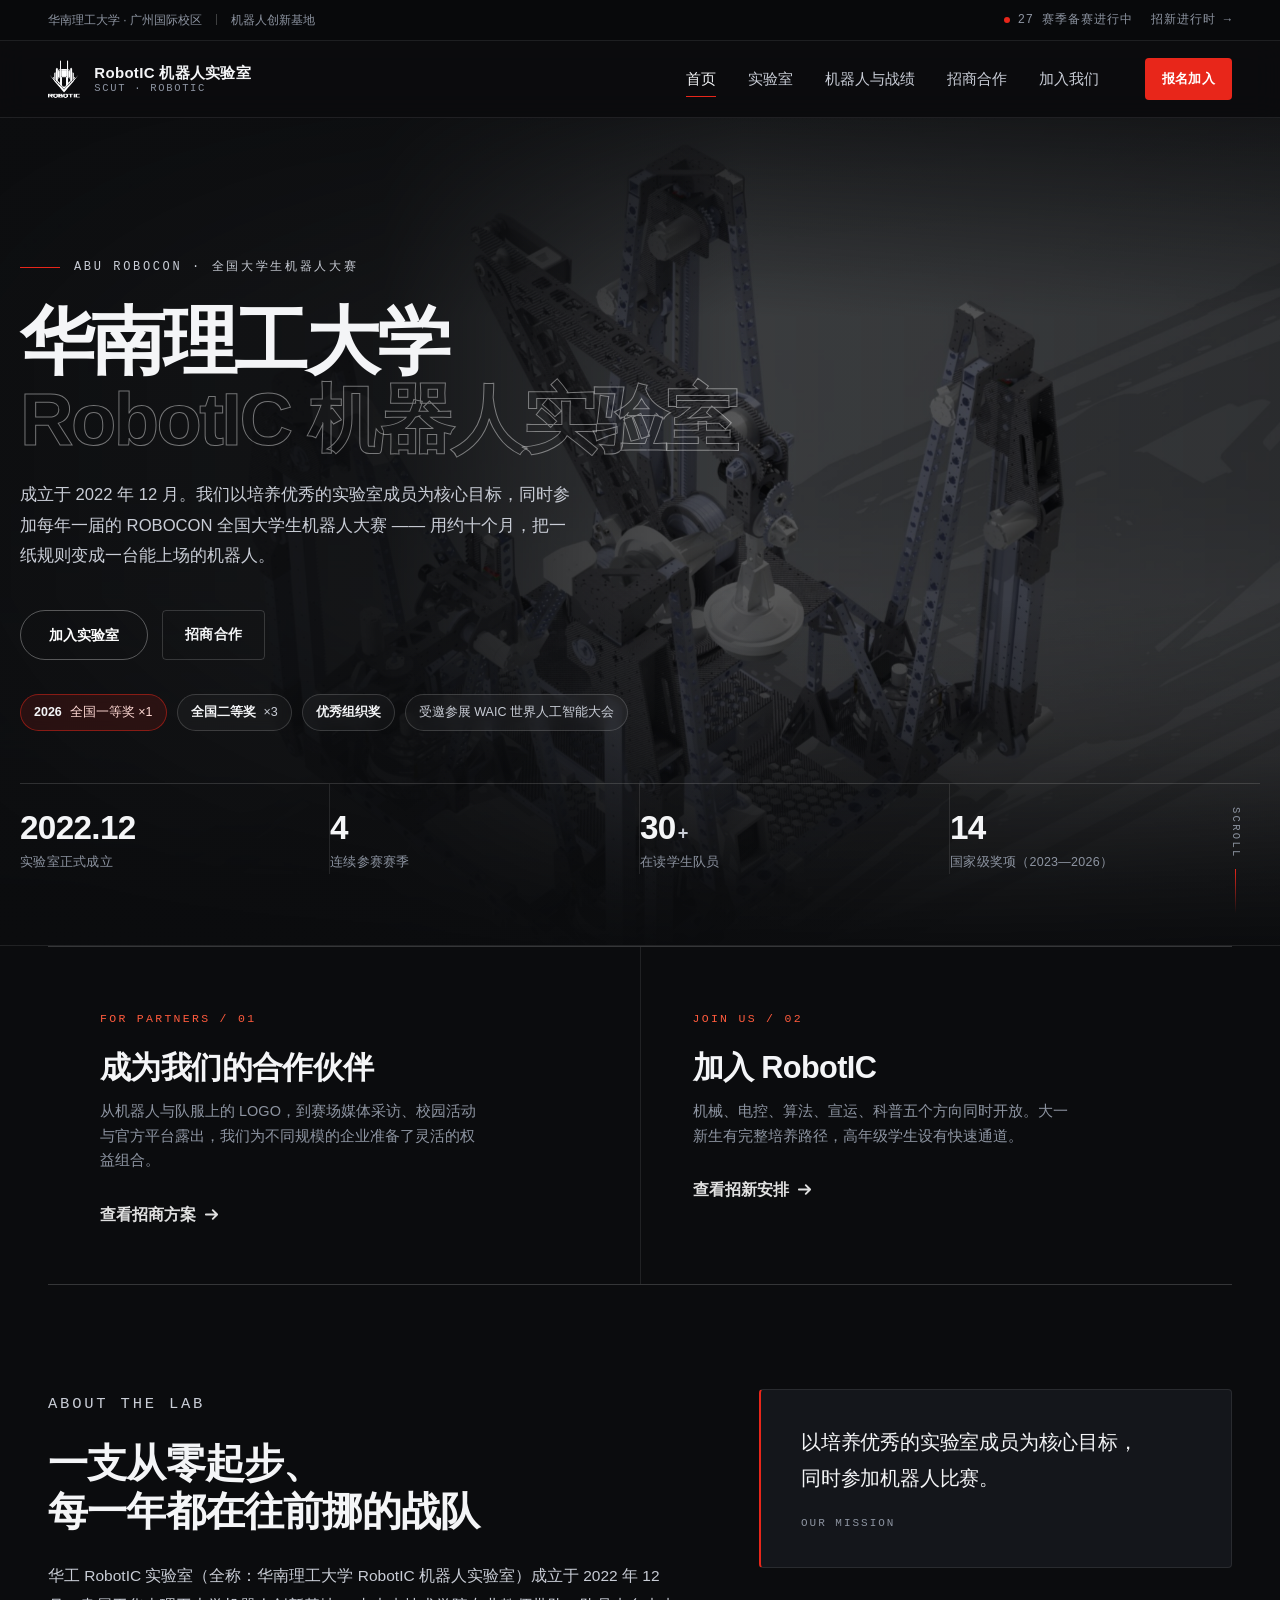
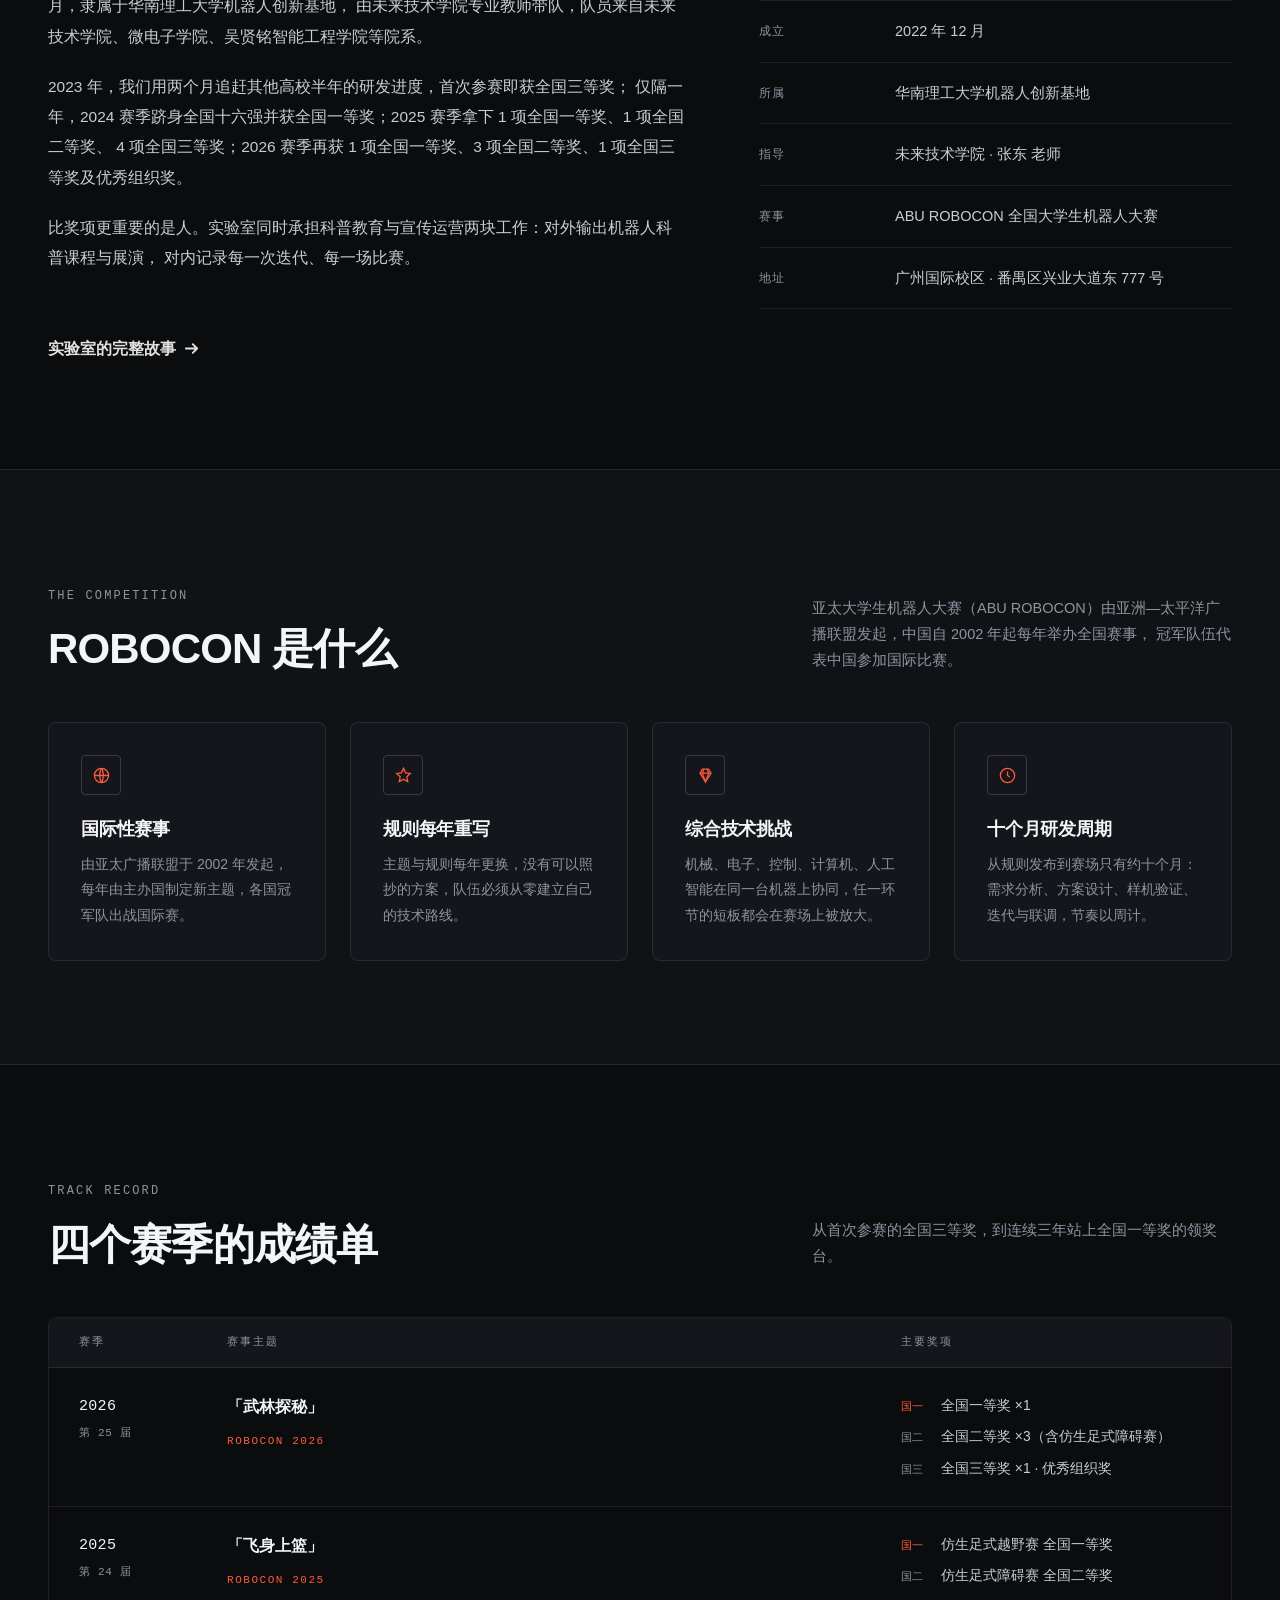
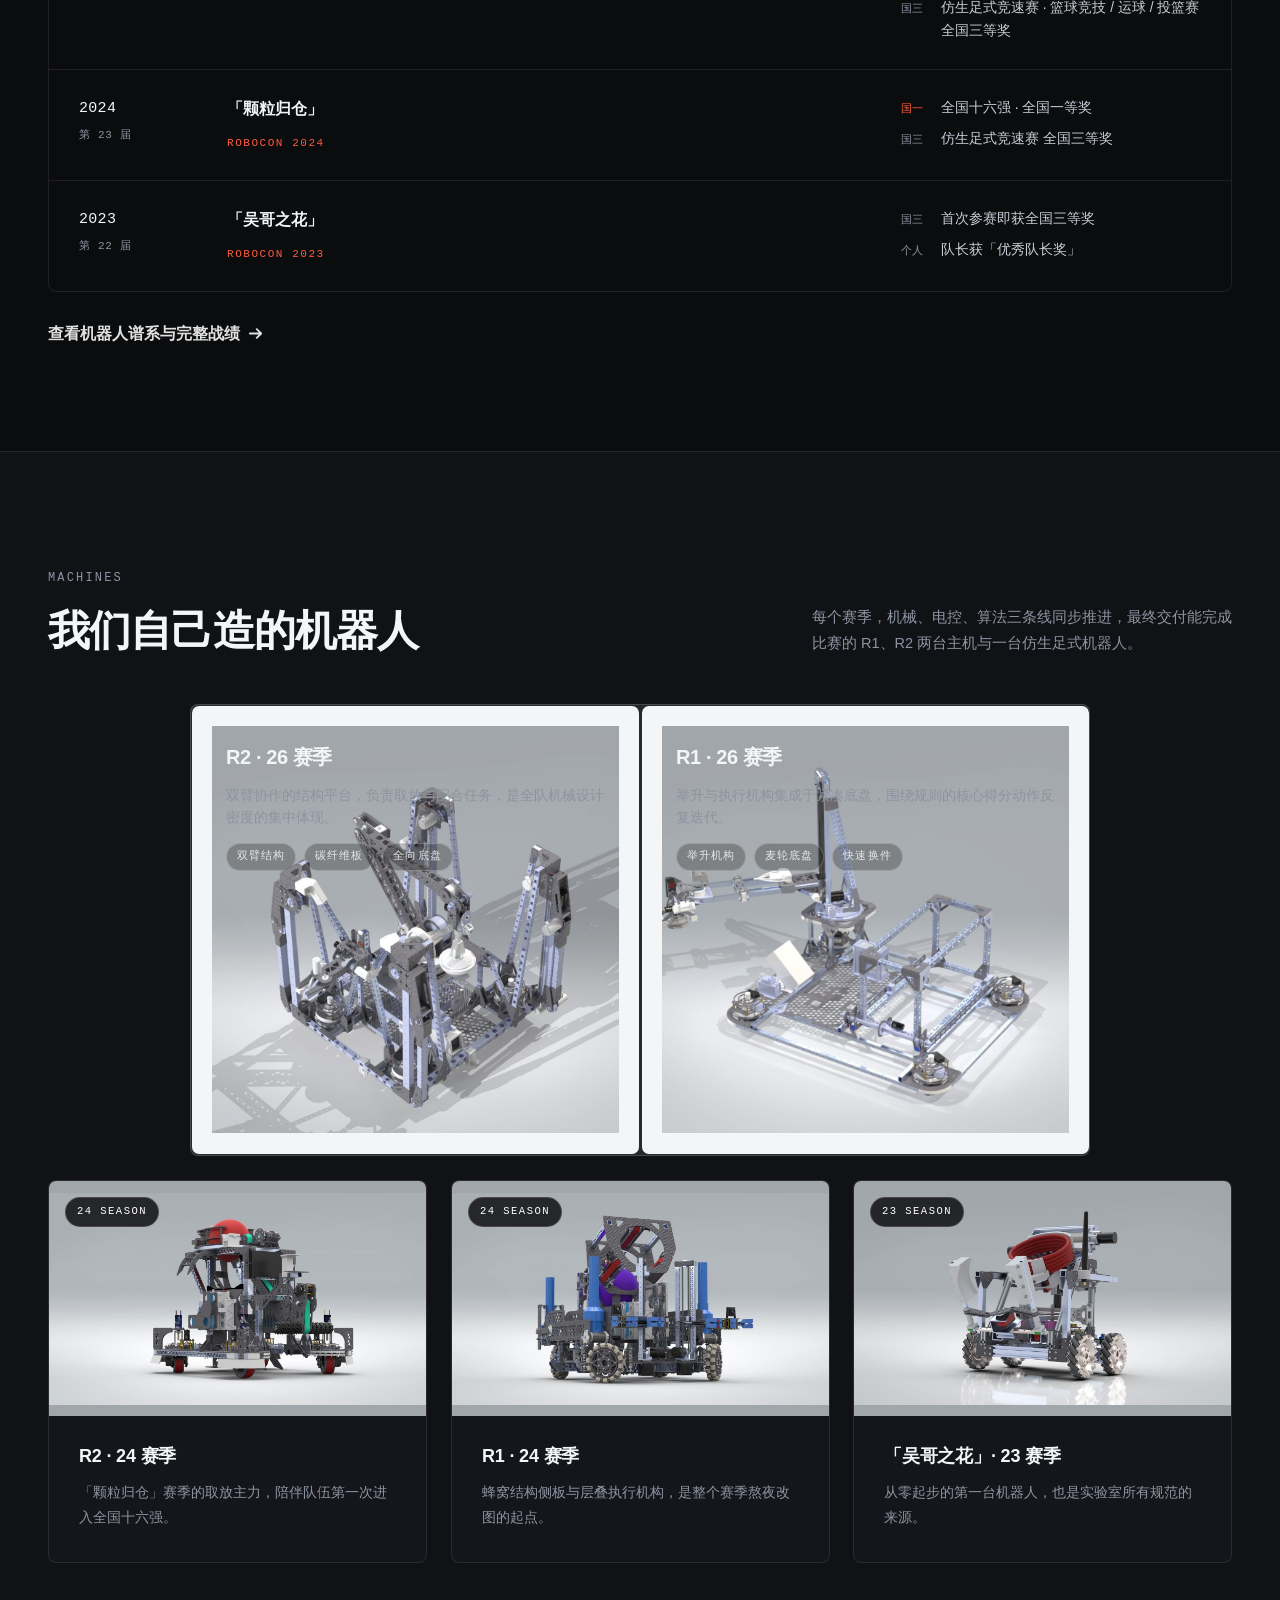
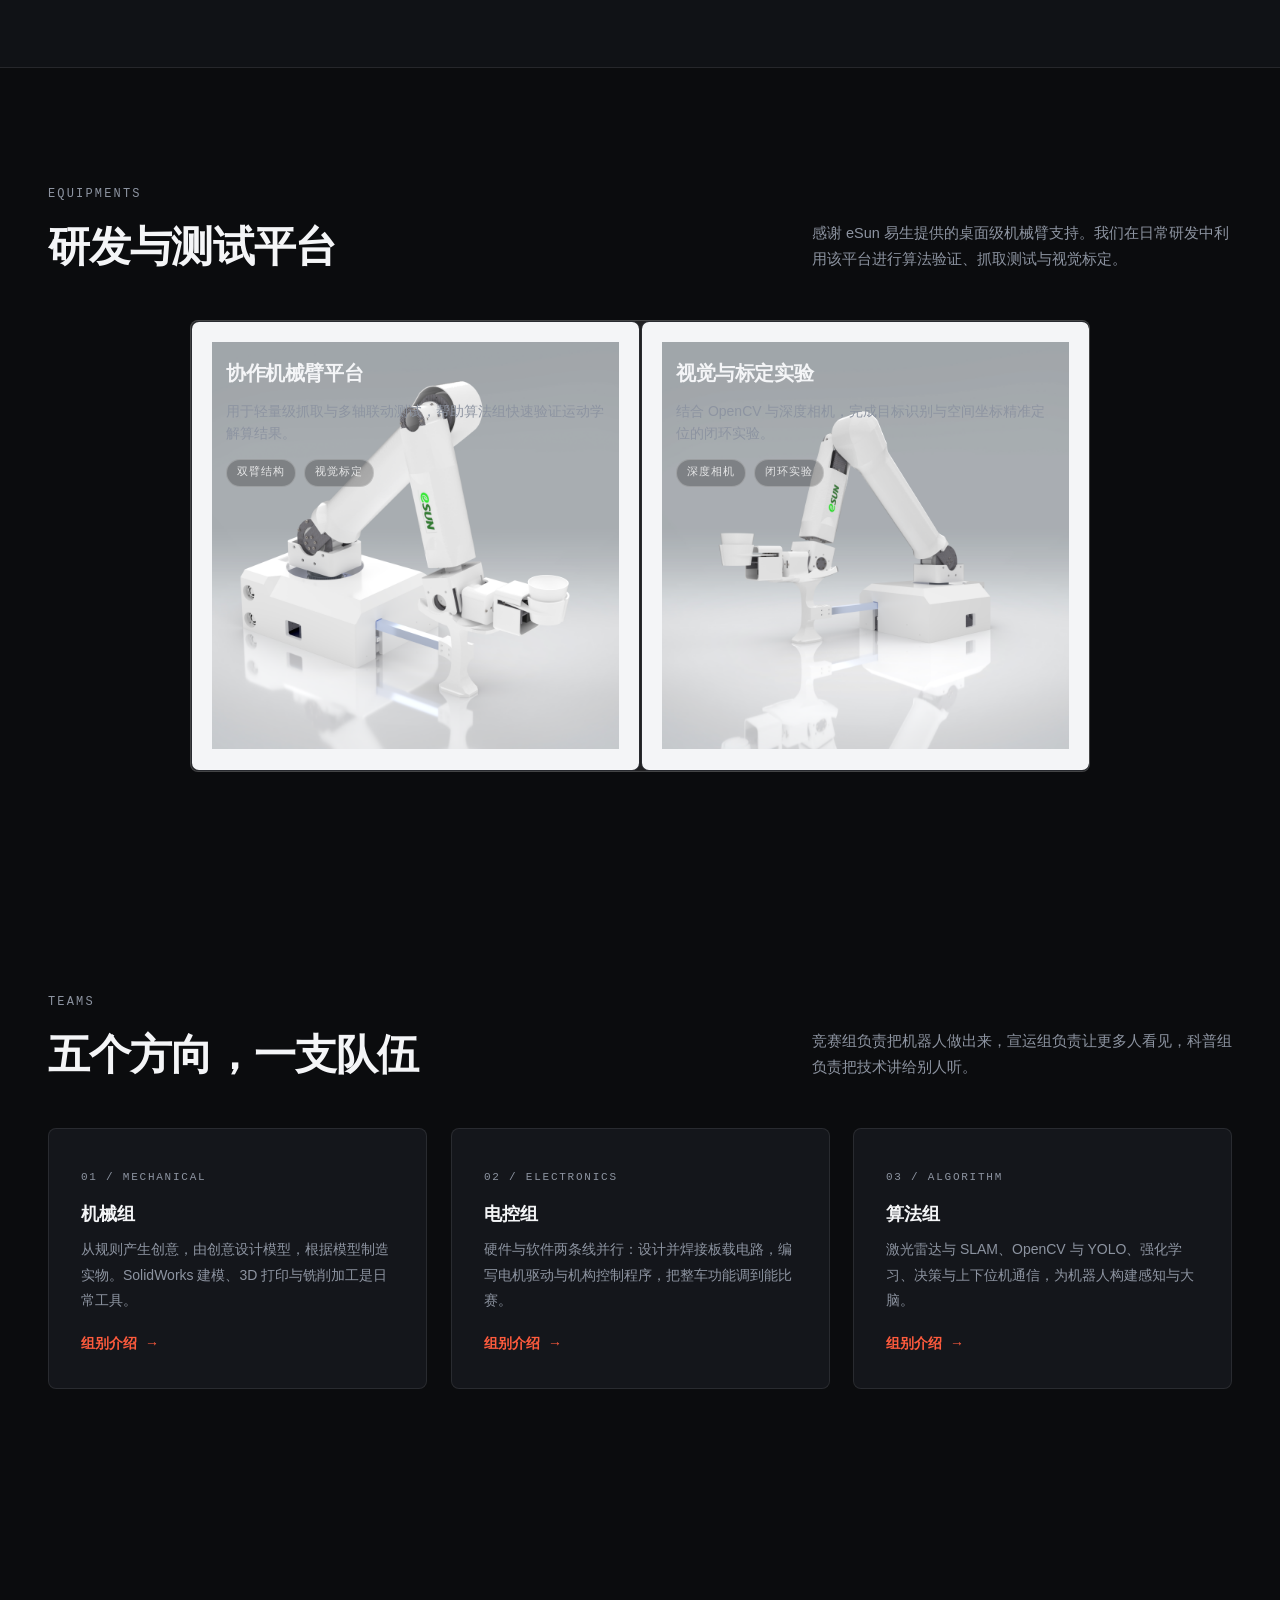
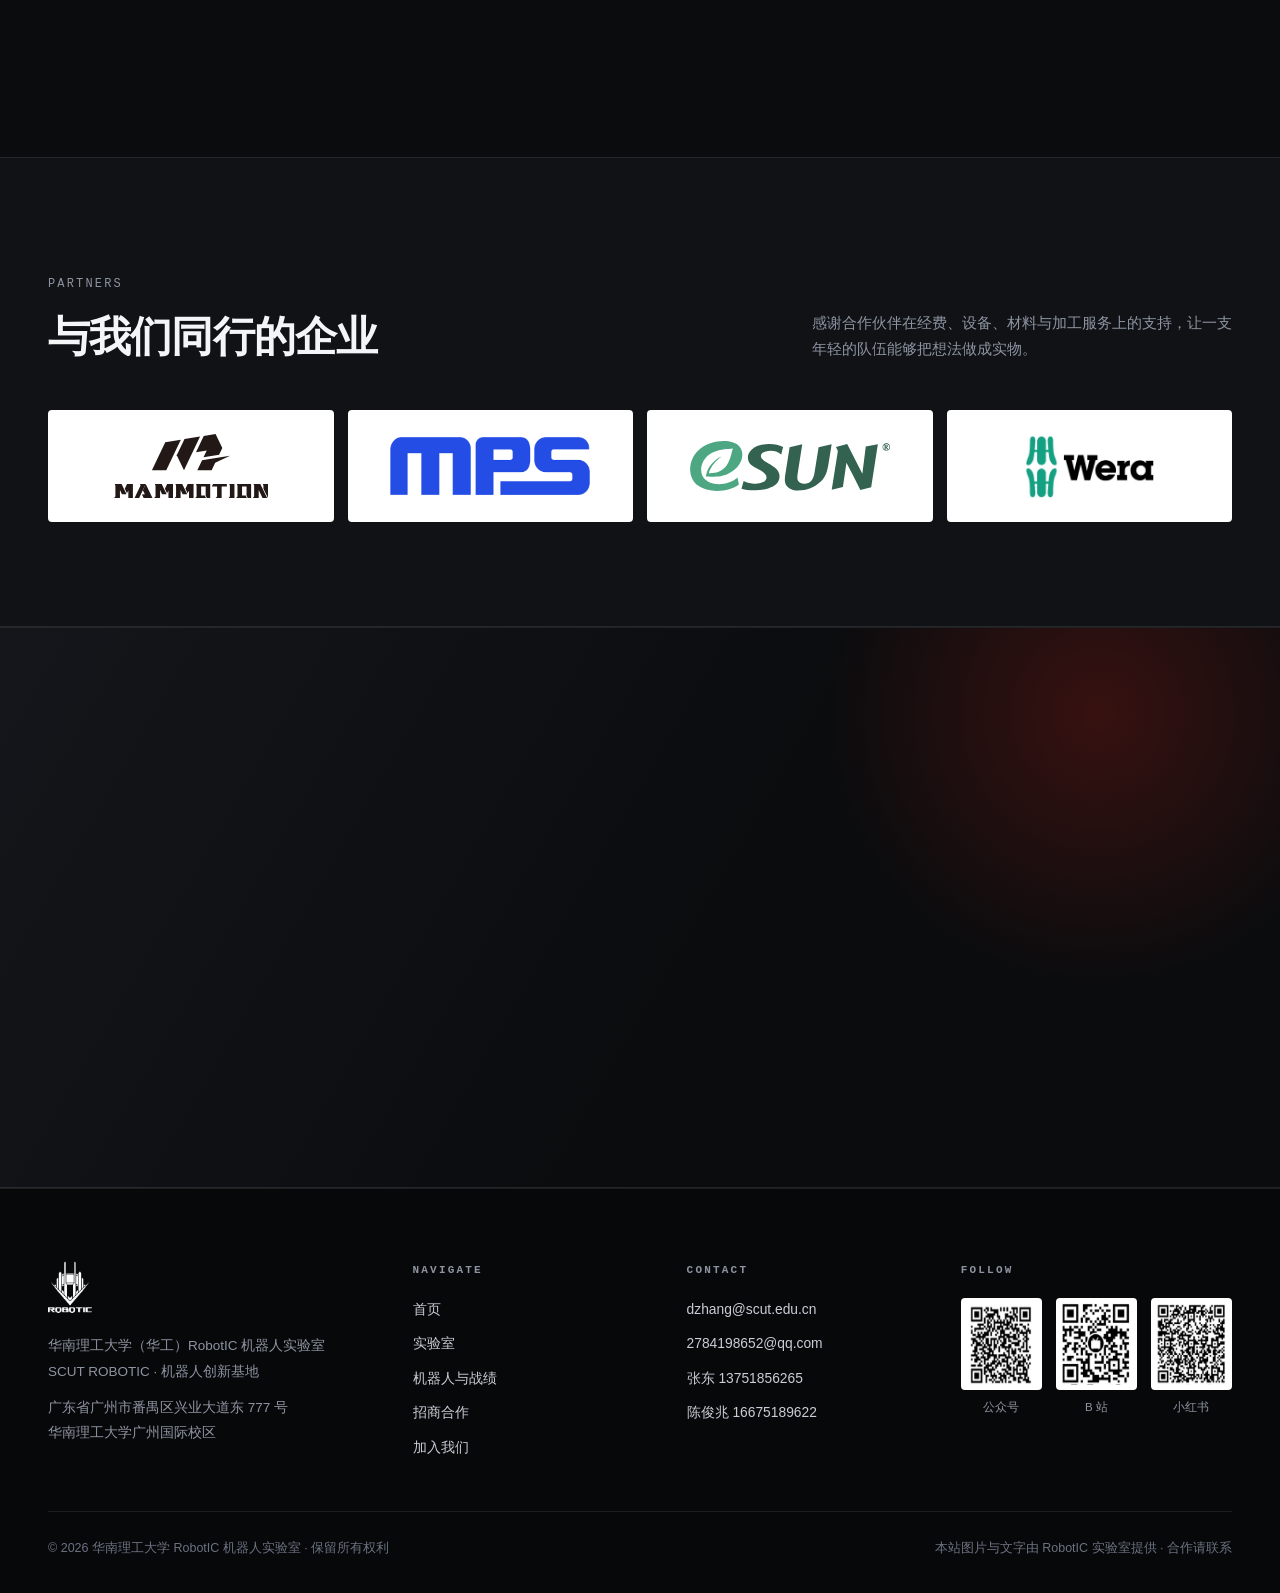
==== index.html @ 46daaba5 "Update index.html" ====
<!DOCTYPE html>
<html lang="zh-CN">
<head>
<meta charset="UTF-8">
<meta name="viewport" content="width=device-width, initial-scale=1">
<meta name="robots" content="index,follow,max-image-preview:large">
<title>华南理工大学 RobotIC 机器人实验室（华工 RobotIC）| ROBOCON 战队官网</title>
<meta name="description" content="华南理工大学（华工）RobotIC 机器人实验室成立于 2022 年 12 月，参加 ABU ROBOCON 全国大学生机器人大赛。2026 赛季获全国一等奖 1 项、全国二等奖 3 项、全国三等奖 1 项及优秀组织奖，并受邀参加世界人工智能大会（WAIC）。">
<meta name="keywords" content="华工RobotIC实验室,华南理工大学RobotIC,RobotIC机器人实验室,ROBOCON,华南理工大学机器人队,广州国际校区">
<link rel="canonical" href="https://robot-ic.com/">
<link rel="icon" type="image/png" href="assets/img/favicon.png">
<link rel="apple-touch-icon" href="assets/img/favicon.png">
<meta name="theme-color" content="#0b0c0e">
<meta property="og:type" content="website">
<meta property="og:locale" content="zh_CN">
<meta property="og:site_name" content="华南理工大学 RobotIC 机器人实验室">
<meta property="og:title" content="华南理工大学 RobotIC 机器人实验室（华工 RobotIC）| ROBOCON 战队官网">
<meta property="og:description" content="以培养优秀的实验室成员为核心目标，同时参加 ROBOCON 全国大学生机器人大赛。">
<meta property="og:image" content="https://robot-ic.com/assets/img/og-cover.jpg">
<meta property="og:url" content="https://robot-ic.com/">
<meta name="twitter:card" content="summary_large_image">
<script type="application/ld+json">
{
  "@context": "https://schema.org",
  "@graph": [
    {
      "@type": "EducationalOrganization",
      "@id": "https://robot-ic.com/#organization",
      "name": "华南理工大学 RobotIC 机器人实验室",
      "alternateName": [
        "华工 RobotIC 实验室",
        "华工RobotIC实验室",
        "华工 RobotIC",
        "华南理工大学 RobotIC 实验室",
        "SCUT RobotIC",
        "RobotIC 机器人实验室"
      ],
      "url": "https://robot-ic.com/",
      "logo": "https://robot-ic.com/assets/img/favicon.png",
      "image": "https://robot-ic.com/assets/img/og-cover.jpg",
      "description": "华南理工大学 RobotIC 机器人实验室（简称华工 RobotIC），2022 年 12 月成立于广州国际校区，参加 ABU ROBOCON 全国大学生机器人大赛，连续四个赛季获得国家级奖项。",
      "foundingDate": "2022-12",
      "parentOrganization": {
        "@type": "CollegeOrUniversity",
        "name": "华南理工大学",
        "alternateName": "South China University of Technology"
      },
      "memberOf": { "@type": "Organization", "name": "华南理工大学机器人创新基地" },
      "sameAs": ["https://github.com/SCUT-RobotIC"],
      "address": {
        "@type": "PostalAddress",
        "addressCountry": "CN",
        "addressRegion": "广东省",
        "addressLocality": "广州市番禺区",
        "streetAddress": "兴业大道东 777 号 华南理工大学广州国际校区"
      },
      "contactPoint": [
        {
          "@type": "ContactPoint",
          "contactType": "合作洽谈",
          "name": "陈俊兆",
          "email": "2784198652@qq.com",
          "telephone": "+86-16675189622"
        },
        {
          "@type": "ContactPoint",
          "contactType": "指导老师",
          "name": "张东",
          "email": "dzhang@scut.edu.cn",
          "telephone": "+86-13751856265"
        }
      ]
    },
    {
      "@type": "WebSite",
      "@id": "https://robot-ic.com/#website",
      "url": "https://robot-ic.com/",
      "name": "华南理工大学 RobotIC 机器人实验室",
      "alternateName": "华工 RobotIC 实验室",
      "inLanguage": "zh-CN",
      "publisher": { "@id": "https://robot-ic.com/#organization" }
    }
  ]
}
</script>
<link rel="stylesheet" href="assets/css/style.css">
</head>
<body>

<div class="topbar">
  <div class="container topbar__inner">
    <div class="topbar__brand">
      <span>华南理工大学 · 广州国际校区</span>
      <span class="topbar__sep"></span>
      <span>机器人创新基地</span>
    </div>
    <div class="topbar__meta">
      <span><i class="dot-live"></i>27 赛季备赛进行中</span>
      <a href="join.html">招新进行时 →</a>
    </div>
  </div>
</div>

<header class="site-header">
  <div class="container nav">
    <a class="brand" href="index.html">
      <img src="assets/img/logo-robotic-white.png" alt="RobotIC 队徽">
      <span class="brand__text"><strong>RobotIC 机器人实验室</strong><span>SCUT · ROBOTIC</span></span>
    </a>
    <ul class="nav__links">
      <li><a href="index.html" aria-current="page">首页</a></li>
      <li><a href="lab.html">实验室</a></li>
      <li><a href="robots.html">机器人与战绩</a></li>
      <li><a href="sponsor.html">招商合作</a></li>
      <li><a href="join.html">加入我们</a></li>
    </ul>
    <div class="nav__actions">
      <a class="btn btn--primary btn--sm" href="join.html">报名加入</a>
      <button class="nav__toggle" type="button" aria-label="展开导航" aria-expanded="false"><span></span></button>
    </div>
  </div>
</header>

<main>

<section class="hero">
  <div class="hero__media">
    <img src="assets/img/hero-r2.jpg" alt="RobotIC 26 赛季 R2 机器人渲染图" fetchpriority="high">
  </div>
  <div class="container hero__inner">
    <p class="hero__eyebrow">ABU ROBOCON · 全国大学生机器人大赛</p>
    <h1>
      华南理工大学
      <span class="line-2">RobotIC 机器人实验室</span>
    </h1>
    <p class="hero__sub">
      成立于 2022 年 12 月。我们以培养优秀的实验室成员为核心目标，同时参加每年一届的
      ROBOCON 全国大学生机器人大赛 —— 用约十个月，把一纸规则变成一台能上场的机器人。
    </p>
       <div class="hero__actions">
      
         <!-- 新版 17 号滑动按钮 -->
      <a href="join.html" class="btn-17">
        <span class="text-container">
          <span class="text">加入实验室</span>
        </span>
      </a>
		   
      <a class="btn btn--ghost" href="sponsor.html">招商合作</a>
    </div>
    <div class="hero__chips">
      <span class="chip chip--red"><b>2026</b> 全国一等奖 ×1</span>
      <span class="chip"><b>全国二等奖</b> ×3</span>
      <span class="chip"><b>优秀组织奖</b></span>
      <span class="chip">受邀参展 WAIC 世界人工智能大会</span>
    </div>

    <div class="hero__stats">
      <div><b>2022.12</b><span>实验室正式成立</span></div>
      <div><b>4</b><span>连续参赛赛季</span></div>
      <div><b>30<small>+</small></b><span>在读学生队员</span></div>
      <div><b>14</b><span>国家级奖项（2023—2026）</span></div>
    </div>
  </div>
  <div class="hero__scroll" aria-hidden="true">Scroll</div>
</section>

<section aria-label="快速入口" style="padding:0">
  <div class="container">
    <div class="entry">
      <a class="entry__item" href="sponsor.html">
        <span class="entry__index">FOR PARTNERS / 01</span>
        <h3>成为我们的合作伙伴</h3>
        <p>从机器人与队服上的 LOGO，到赛场媒体采访、校园活动与官方平台露出，我们为不同规模的企业准备了灵活的权益组合。</p>
        <span class="link-btn">
    <span data-text="查看招商方案">查看招商方案</span>
    <svg xmlns="http://www.w3.org/2000/svg" fill="none" viewBox="0 0 24 24" stroke="currentColor" stroke-width="3"><path stroke-linecap="round" stroke-linejoin="round" d="M14 5l7 7m0 0l-7 7m7-7H3"></path></svg>
  </span>
      </a>
      <a class="entry__item" href="join.html">
        <span class="entry__index">JOIN US / 02</span>
        <h3>加入 RobotIC</h3>
        <p>机械、电控、算法、宣运、科普五个方向同时开放。大一新生有完整培养路径，高年级学生设有快速通道。</p>
        <span class="link-btn">
    <span data-text="查看招新安排">查看招新安排</span>
    <svg xmlns="http://www.w3.org/2000/svg" fill="none" viewBox="0 0 24 24" stroke="currentColor" stroke-width="3"><path stroke-linecap="round" stroke-linejoin="round" d="M14 5l7 7m0 0l-7 7m7-7H3"></path></svg>
  </span>
      </a>
    </div>
  </div>
</section>

<section class="section">
  <div class="container">
    <div class="about-grid">
      
		<div class="about-copy" data-reveal>
			
        <p class="section-head__label">About the lab</p>
			
        <h2 style="margin:0 0 26px;font-size:clamp(26px,3.2vw,40px);line-height:1.2;letter-spacing:-.02em">
          一支从零起步、<br>每一年都在往前挪的战队
        </h2>
        <p>
          华工 RobotIC 实验室（全称：华南理工大学 RobotIC 机器人实验室）成立于 2022 年 12 月，隶属于华南理工大学机器人创新基地，
          由未来技术学院专业教师带队，队员来自未来技术学院、微电子学院、吴贤铭智能工程学院等院系。
        </p>
        <p>
          2023 年，我们用两个月追赶其他高校半年的研发进度，首次参赛即获全国三等奖；
          仅隔一年，2024 赛季跻身全国十六强并获全国一等奖；2025 赛季拿下 1 项全国一等奖、1 项全国二等奖、
          4 项全国三等奖；2026 赛季再获 1 项全国一等奖、3 项全国二等奖、1 项全国三等奖及优秀组织奖。
        </p>
        <p>
          比奖项更重要的是人。实验室同时承担科普教育与宣传运营两块工作：对外输出机器人科普课程与展演，
          对内记录每一次迭代、每一场比赛。
        </p>
        <p style="margin-top:30px">
          <a class="link-btn" href="lab.html" style="margin-top: 30px;">
  <span data-text="实验室的完整故事">实验室的完整故事</span>
  <svg xmlns="http://www.w3.org/2000/svg" fill="none" viewBox="0 0 24 24" stroke="currentColor" stroke-width="3"><path stroke-linecap="round" stroke-linejoin="round" d="M14 5l7 7m0 0l-7 7m7-7H3"></path></svg>
</a>
        </p>
      </div>
      <div data-reveal data-reveal-delay="120">
        <blockquote class="quote">
          以培养优秀的实验室成员为核心目标，<br>同时参加机器人比赛。
          <small>Our Mission</small>
        </blockquote>
        <ul class="fact-list" style="margin-top:32px">
          <li><span>成立</span><b>2022 年 12 月</b></li>
          <li><span>所属</span><b>华南理工大学机器人创新基地</b></li>
          <li><span>指导</span><b>未来技术学院 · 张东 老师</b></li>
          <li><span>赛事</span><b>ABU ROBOCON 全国大学生机器人大赛</b></li>
          <li><span>地址</span><b>广州国际校区 · 番禺区兴业大道东 777 号</b></li>
        </ul>
      </div>
    </div>
  </div>
</section>

<section class="section section--alt">
  <div class="container">
    <div class="section-head">
      <div>
        <p class="section-head__label">The competition</p>
        <h2>ROBOCON 是什么</h2>
      </div>
      <p class="section-head__note">
        亚太大学生机器人大赛（ABU ROBOCON）由亚洲—太平洋广播联盟发起，中国自 2002 年起每年举办全国赛事，
        冠军队伍代表中国参加国际比赛。
      </p>
    </div>
    <div class="grid grid--4">
      <div class="card card--flat" data-reveal>
        <div class="card__icon"><svg viewBox="0 0 24 24" fill="none" stroke="currentColor" stroke-width="1.6"><circle cx="12" cy="12" r="9"/><path d="M3 12h18M12 3c3 3.5 3 14 0 18M12 3c-3 3.5-3 14 0 18"/></svg></div>
        <h3>国际性赛事</h3>
        <p>由亚太广播联盟于 2002 年发起，每年由主办国制定新主题，各国冠军队出战国际赛。</p>
      </div>
      <div class="card card--flat" data-reveal data-reveal-delay="80">
        <div class="card__icon"><svg viewBox="0 0 24 24" fill="none" stroke="currentColor" stroke-width="1.6"><path d="M12 3l2.6 5.6 6 .8-4.4 4.2 1.1 6-5.3-3-5.3 3 1.1-6L3.4 9.4l6-.8z"/></svg></div>
        <h3>规则每年重写</h3>
        <p>主题与规则每年更换，没有可以照抄的方案，队伍必须从零建立自己的技术路线。</p>
      </div>
      <div class="card card--flat" data-reveal data-reveal-delay="160">
        <div class="card__icon"><svg viewBox="0 0 24 24" fill="none" stroke="currentColor" stroke-width="1.6"><path d="M8 4h8l3 5-7 11L5 9z"/><path d="M5 9h14M10 4L8 9l4 11 4-11-2-5"/></svg></div>
        <h3>综合技术挑战</h3>
        <p>机械、电子、控制、计算机、人工智能在同一台机器上协同，任一环节的短板都会在赛场上被放大。</p>
      </div>
      <div class="card card--flat" data-reveal data-reveal-delay="240">
        <div class="card__icon"><svg viewBox="0 0 24 24" fill="none" stroke="currentColor" stroke-width="1.6"><circle cx="12" cy="12" r="9"/><path d="M12 7v5l3 2"/></svg></div>
        <h3>十个月研发周期</h3>
        <p>从规则发布到赛场只有约十个月：需求分析、方案设计、样机验证、迭代与联调，节奏以周计。</p>
      </div>
    </div>
  </div>
</section>

<section class="section">
  <div class="container">
    <div class="section-head">
      <div>
        <p class="section-head__label">Track record</p>
        <h2>四个赛季的成绩单</h2>
      </div>
      <p class="section-head__note">从首次参赛的全国三等奖，到连续三年站上全国一等奖的领奖台。</p>
    </div>

    <div class="awards">
      <div class="awards__row awards__row--head">
        <span>赛季</span><span>赛事主题</span><span>主要奖项</span>
      </div>
      <div class="awards__row" data-reveal>
        <div class="awards__year">2026<small>第 25 届</small></div>
        <div class="awards__name"><b>「武林探秘」</b><em>ROBOCON 2026</em></div>
        <ul class="awards__list">
          <li><span class="medal medal--1">国一</span>全国一等奖 ×1</li>
          <li><span class="medal">国二</span>全国二等奖 ×3（含仿生足式障碍赛）</li>
          <li><span class="medal">国三</span>全国三等奖 ×1 · 优秀组织奖</li>
        </ul>
      </div>
      <div class="awards__row" data-reveal>
        <div class="awards__year">2025<small>第 24 届</small></div>
        <div class="awards__name"><b>「飞身上篮」</b><em>ROBOCON 2025</em></div>
        <ul class="awards__list">
          <li><span class="medal medal--1">国一</span>仿生足式越野赛 全国一等奖</li>
          <li><span class="medal">国二</span>仿生足式障碍赛 全国二等奖</li>
          <li><span class="medal">国三</span>仿生足式竞速赛 · 篮球竞技 / 运球 / 投篮赛 全国三等奖</li>
        </ul>
      </div>
      <div class="awards__row" data-reveal>
        <div class="awards__year">2024<small>第 23 届</small></div>
        <div class="awards__name"><b>「颗粒归仓」</b><em>ROBOCON 2024</em></div>
        <ul class="awards__list">
          <li><span class="medal medal--1">国一</span>全国十六强 · 全国一等奖</li>
          <li><span class="medal">国三</span>仿生足式竞速赛 全国三等奖</li>
        </ul>
      </div>
      <div class="awards__row" data-reveal>
        <div class="awards__year">2023<small>第 22 届</small></div>
        <div class="awards__name"><b>「吴哥之花」</b><em>ROBOCON 2023</em></div>
        <ul class="awards__list">
          <li><span class="medal">国三</span>首次参赛即获全国三等奖</li>
          <li><span class="medal">个人</span>队长获「优秀队长奖」</li>
        </ul>
      </div>
    </div>
    <a class="link-btn" href="robots.html" style="margin-top: 28px;">
  <span data-text="查看机器人谱系与完整战绩">查看机器人谱系与完整战绩</span>
  <svg xmlns="http://www.w3.org/2000/svg" fill="none" viewBox="0 0 24 24" stroke="currentColor" stroke-width="3"><path stroke-linecap="round" stroke-linejoin="round" d="M14 5l7 7m0 0l-7 7m7-7H3"></path></svg>
</a>
  </div>
</section>

<section class="section section--alt">
  <div class="container">
    <div class="section-head">
      <div>
        <p class="section-head__label">Machines</p>
        <h2>我们自己造的机器人</h2>
      </div>
      <p class="section-head__note">
        每个赛季，机械、电控、算法三条线同步推进，最终交付能完成比赛的 R1、R2 两台主机与一台仿生足式机器人。
      </p>
    </div>

    <div class="showcase">
      <a class="showcase__item" href="robots.html" data-reveal>
        <img src="assets/img/robots/r2-26.jpg" alt="26 赛季 R2 机器人" loading="lazy">
        <div class="showcase__body">
          <h3>R2 · 26 赛季</h3>
          <p>双臂协作的结构平台，负责取放与配合任务，是全队机械设计密度的集中体现。</p>
          <div class="card__specs"><span>双臂结构</span><span>碳纤维板</span><span>全向底盘</span></div>
        </div>
      </a>
      <a class="showcase__item" href="robots.html" data-reveal data-reveal-delay="100">
        <img src="assets/img/robots/r1-26.jpg" alt="26 赛季 R1 机器人" loading="lazy">
        <div class="showcase__body">
          <h3>R1 · 26 赛季</h3>
          <p>举升与执行机构集成于紧凑底盘，围绕规则的核心得分动作反复迭代。</p>
          <div class="card__specs"><span>举升机构</span><span>麦轮底盘</span><span>快速换件</span></div>
        </div>
      </a>
    </div>

    <div class="grid grid--3" style="margin-top:24px">
      <div class="card card--media card--contain" data-reveal>
        <div class="card__figure"><img src="assets/img/robots/r2-24.jpg" alt="24 赛季 R2 机器人" loading="lazy"><span class="card__tag">24 Season</span></div>
        <div class="card__body">
          <h3>R2 · 24 赛季</h3>
          <p>「颗粒归仓」赛季的取放主力，陪伴队伍第一次进入全国十六强。</p>
        </div>
      </div>
      <div class="card card--media card--contain" data-reveal data-reveal-delay="80">
        <div class="card__figure"><img src="assets/img/robots/r1-24.jpg" alt="24 赛季 R1 机器人" loading="lazy"><span class="card__tag">24 Season</span></div>
        <div class="card__body">
          <h3>R1 · 24 赛季</h3>
          <p>蜂窝结构侧板与层叠执行机构，是整个赛季熬夜改图的起点。</p>
        </div>
      </div>
      <div class="card card--media card--contain" data-reveal data-reveal-delay="160">
        <div class="card__figure"><img src="assets/img/robots/rr-23.jpg" alt="23 赛季机器人" loading="lazy"><span class="card__tag">23 Season</span></div>
        <div class="card__body">
          <h3>「吴哥之花」· 23 赛季</h3>
          <p>从零起步的第一台机器人，也是实验室所有规范的来源。</p>
        </div>
      </div>
    </div>
  </div>
</section>
  
<!-- 桌面级机械臂展示区 -->
<section class="section">
  <div class="container">
    <div class="section-head">
      <div>
        <p class="section-head__label">Equipments</p>
        <h2>研发与测试平台</h2>
      </div>
      <p class="section-head__note">
        感谢 eSun 易生提供的桌面级机械臂支持。我们在日常研发中利用该平台进行算法验证、抓取测试与视觉标定。
      </p>
    </div>

    <!-- 使用和上方 R2/R1 完全一样的 showcase 结构 -->
    <div class="showcase">
      <!-- 卡片 1 -->
      <a class="showcase__item" href="#" data-reveal>
        <img src="assets/models/arm-1.png" alt="协作机械臂平台" loading="lazy">
        <div class="showcase__body">
          <h3>协作机械臂平台</h3>
          <p>用于轻量级抓取与多轴联动测试，帮助算法组快速验证运动学解算结果。</p>
          <div class="card__specs"><span>双臂结构</span><span>视觉标定</span></div>
        </div>
      </a>

      <!-- 卡片 2 -->
      <a class="showcase__item" href="#" data-reveal data-reveal-delay="100">
        <img src="assets/models/arm-2.png" alt="视觉与标定实验" loading="lazy">
        <div class="showcase__body">
          <h3>视觉与标定实验</h3>
          <p>结合 OpenCV 与深度相机，完成目标识别与空间坐标精准定位的闭环实验。</p>
          <div class="card__specs"><span>深度相机</span><span>闭环实验</span></div>
        </div>
      </a>
    </div>
  </div>
</section>
  
<section class="section">
  <div class="container">
    <div class="section-head">
      <div>
        <p class="section-head__label">Teams</p>
        <h2>五个方向，一支队伍</h2>
      </div>
      <p class="section-head__note">
        竞赛组负责把机器人做出来，宣运组负责让更多人看见，科普组负责把技术讲给别人听。
      </p>
    </div>

    <div class="grid grid--3">
      <a class="card" href="join.html#groups" data-reveal>
        <span class="card__num">01 / MECHANICAL</span>
        <h3 style="margin-top:14px">机械组</h3>
        <p>从规则产生创意，由创意设计模型，根据模型制造实物。SolidWorks 建模、3D 打印与铣削加工是日常工具。</p>
        <p style="margin-top:18px"><span class="link-arrow">组别介绍</span></p>
      </a>
      <a class="card" href="join.html#groups" data-reveal data-reveal-delay="80">
        <span class="card__num">02 / ELECTRONICS</span>
        <h3 style="margin-top:14px">电控组</h3>
        <p>硬件与软件两条线并行：设计并焊接板载电路，编写电机驱动与机构控制程序，把整车功能调到能比赛。</p>
        <p style="margin-top:18px"><span class="link-arrow">组别介绍</span></p>
      </a>
      <a class="card" href="join.html#groups" data-reveal data-reveal-delay="160">
        <span class="card__num">03 / ALGORITHM</span>
        <h3 style="margin-top:14px">算法组</h3>
        <p>激光雷达与 SLAM、OpenCV 与 YOLO、强化学习、决策与上下位机通信，为机器人构建感知与大脑。</p>
        <p style="margin-top:18px"><span class="link-arrow">组别介绍</span></p>
      </a>
      <a class="card" href="join.html#groups" data-reveal>
        <span class="card__num">04 / MEDIA</span>
        <h3 style="margin-top:14px">宣运组</h3>
        <p>摄影摄像、视频剪辑、视觉设计、公众号与 B 站运营，记录实验室与赛场上的每一个瞬间。</p>
        <p style="margin-top:18px"><span class="link-arrow">组别介绍</span></p>
      </a>
      <a class="card" href="join.html#groups" data-reveal data-reveal-delay="80">
        <span class="card__num">05 / EDUCATION</span>
        <h3 style="margin-top:14px">科普组</h3>
        <p>把机器人技术讲给更多人听：校内展示、外出宣讲、科普课程与商业教育培训，以教促学。</p>
        <p style="margin-top:18px"><span class="link-arrow">组别介绍</span></p>
      </a>
      <a class="card card--flat" href="join.html" style="display:flex;flex-direction:column;justify-content:space-between;background:linear-gradient(150deg,rgba(232,38,26,.16),rgba(20,22,27,.4));border-color:rgba(232,38,26,.35)" data-reveal data-reveal-delay="160">
        <div>
          <span class="card__num" style="color:#ffb4a8">27 SEASON</span>
          <h3 style="margin-top:14px">27 赛季招新进行中</h3>
          <p style="color:var(--ink-2)">大一新生适用完整培养路径，高年级学生设有快速通道。流程见招新页。</p>
        </div>
        <p style="margin-top:22px"><span class="link-arrow">查看招新流程</span></p>
      </a>
    </div>
  </div>
</section>

<section class="section section--alt">
  <div class="container">
    <div class="section-head">
      <div>
        <p class="section-head__label">Partners</p>
        <h2>与我们同行的企业</h2>
      </div>
      <p class="section-head__note">
        感谢合作伙伴在经费、设备、材料与加工服务上的支持，让一支年轻的队伍能够把想法做成实物。
      </p>
    </div>

    <div class="partners">
      <div class="partner"><img src="assets/img/sponsors/mammotion.svg" alt="Mammotion 库犸科技"></div>
      <div class="partner"><img src="assets/img/sponsors/mps.png" alt="MPS"></div>
      <div class="partner"><img src="assets/img/sponsors/esun.svg" alt="eSUN 易生"></div>
      <div class="partner"><img src="assets/img/sponsors/wera.png" alt="Wera"></div>
    </div>
  </div>
</section>

<section class="cta">
  <div class="container cta__inner">
    <div data-reveal>
      <p class="section-head__label">Work with us</p>
      <h2>让下一台机器人<br>带上你的标志</h2>
      <p>
        我们面向科技、智能算法、汽车、餐饮、娱乐、代理销售、公益与创业等领域的企业，
        也欢迎以个人资助方式提供资金与服务的自然人。支持形式不限于经费，设备、元器件与加工服务同样有效。
      </p>
      <div class="cta__actions">
        <a class="btn btn--primary" href="sponsor.html">查看招商方案</a>
        <a class="btn btn--ghost" href="mailto:2784198652@qq.com">发送合作意向</a>
      </div>
    </div>
    <div class="cta__card" data-reveal data-reveal-delay="120">
      <h3>Contact / 招商联络</h3>
      <dl>
        <div><dt>指导老师</dt><dd>张东</dd></div>
        <div><dt>邮箱</dt><dd><a href="mailto:dzhang@scut.edu.cn">dzhang@scut.edu.cn</a></dd></div>
        <div><dt>电话 / 微信</dt><dd>13751856265</dd></div>
        <div><dt>招商负责人</dt><dd>陈俊兆</dd></div>
        <div><dt>邮箱</dt><dd><a href="mailto:2784198652@qq.com">2784198652@qq.com</a></dd></div>
        <div><dt>电话</dt><dd>16675189622</dd></div>
      </dl>
    </div>
  </div>
</section>

</main>

<footer class="footer">
  <div class="container">
    <div class="footer__grid">
      <div class="footer__brand">
        <img src="assets/img/logo-robotic-white.png" alt="RobotIC 队徽">
        <p>华南理工大学（华工）RobotIC 机器人实验室<br>SCUT ROBOTIC · 机器人创新基地</p>
        <p>广东省广州市番禺区兴业大道东 777 号<br>华南理工大学广州国际校区</p>
      </div>
      <div>
        <h4>Navigate</h4>
        <ul>
          <li><a href="index.html">首页</a></li>
          <li><a href="lab.html">实验室</a></li>
          <li><a href="robots.html">机器人与战绩</a></li>
              <li><a href="sponsor.html">招商合作</a></li>
          <li><a href="join.html">加入我们</a></li>
        </ul>
      </div>
      <div>
        <h4>Contact</h4>
        <ul>
          <li><a href="mailto:dzhang@scut.edu.cn">dzhang@scut.edu.cn</a></li>
          <li><a href="mailto:2784198652@qq.com">2784198652@qq.com</a></li>
          <li>张东 13751856265</li>
          <li>陈俊兆 16675189622</li>
        </ul>
      </div>
      <div>
        <h4>Follow</h4>
        <div class="footer__qr">
          <figure><img src="assets/img/qr/wechat.png" alt="微信公众号二维码" loading="lazy"><figcaption>公众号</figcaption></figure>
          <figure><img src="assets/img/qr/bilibili.png" alt="B 站二维码" loading="lazy"><figcaption>B 站</figcaption></figure>
          <figure><img src="assets/img/qr/rednote.png" alt="小红书二维码" loading="lazy"><figcaption>小红书</figcaption></figure>
        </div>
      </div>
    </div>
    <div class="footer__bottom">
      <span>© <span data-year>2026</span> 华南理工大学 RobotIC 机器人实验室 · 保留所有权利</span>
      <span>本站图片与文字由 RobotIC 实验室提供 · <a href="sponsor.html">合作请联系</a></span>
    </div>
  </div>
</footer>

<script src="assets/js/main.js"></script>
</body>
</html>
---- assets/css/style.css ----
/* ==========================================================================
   RobotIC · SCUT — 华南理工大学 RobotIC 机器人实验室
   Design system & site styles
   ========================================================================== */

:root {
  --bg: #0b0c0e;
  --bg-2: #101216;
  --surface: #14161b;
  --surface-2: #191c22;
  --line: rgba(255, 255, 255, 0.09);
  --line-2: rgba(255, 255, 255, 0.16);
  --ink: #f4f5f7;
  --ink-2: #c9cdd6;
  --muted: #8d94a1;
  --red: #e8261a;
  --red-2: #ff5b3d;
  --red-dim: rgba(232, 38, 26, 0.12);
  --navy: #1b3b6f;
  --ok: #37d67a;

  --sans: "Inter", -apple-system, BlinkMacSystemFont, "Segoe UI", "PingFang SC",
    "Hiragino Sans GB", "Microsoft YaHei", "Noto Sans SC", sans-serif;
  --mono: "SF Mono", ui-monospace, "JetBrains Mono", "Cascadia Mono", Consolas,
    "Liberation Mono", monospace;

  --container: 1240px;
  --radius: 4px;
  --radius-lg: 8px;
  --ease: cubic-bezier(0.22, 0.61, 0.36, 1);
}

*,
*::before,
*::after {
  box-sizing: border-box;
}

html {
  -webkit-text-size-adjust: 100%;
  scroll-behavior: smooth;
}

body {
  margin: 0;
  background: var(--bg);
  color: var(--ink);
  font-family: var(--sans);
  font-size: 16px;
  line-height: 1.7;
  -webkit-font-smoothing: antialiased;
  text-rendering: optimizeLegibility;
  overflow-x: hidden;
}

img {
  max-width: 100%;
  display: block;
}

a {
  color: inherit;
  text-decoration: none;
}

button {
  font: inherit;
  color: inherit;
  background: none;
  border: 0;
  cursor: pointer;
}

::selection {
  background: var(--red);
  color: #fff;
}

:focus-visible {
  outline: 2px solid var(--red-2);
  outline-offset: 3px;
}

/* ---------- layout helpers ---------- */

.container {
  width: 100%;
  max-width: var(--container);
  margin: 0 auto;
  padding: 0 28px;
}

.container--wide {
  max-width: 1480px;
}

.section {
  padding: 104px 0;
  position: relative;
}

.section--tight {
  padding: 72px 0;
}

.section--alt {
  background: var(--bg-2);
  border-top: 1px solid var(--line);
  border-bottom: 1px solid var(--line);
}

.section-head {
  display: flex;
  align-items: flex-end;
  justify-content: space-between;
  gap: 36px;
  margin-bottom: 48px;
  flex-wrap: wrap;
}

.section-head__label {
  display: flex;
  align-items: center;
  gap: 12px;
  font-family: var(--mono);
  font-size: 12px;
  letter-spacing: 0.18em;
  text-transform: uppercase;
  color: var(--muted);
  margin-bottom: 18px;
}

.section-head__label::before {
  content: "";
  width: 26px;
  height: 1px;
  background: var(--red);
}

.section-head h2 {
  margin: 0;
  font-size: clamp(26px, 3.4vw, 42px);
  line-height: 1.18;
  letter-spacing: -0.02em;
  font-weight: 700;
}

.section-head__note {
  max-width: 420px;
  margin: 0;
  color: var(--muted);
  font-size: 14.5px;
  line-height: 1.8;
}

.lede {
  font-size: clamp(16px, 1.4vw, 18px);
  line-height: 1.9;
  color: var(--ink-2);
}

.mono-label {
  font-family: var(--mono);
  font-size: 11.5px;
  letter-spacing: 0.2em;
  text-transform: uppercase;
  color: var(--muted);
}

.accent {
  color: var(--red-2);
}

/* ---------- top bar ---------- */

.topbar {
  background: #08090b;
  border-bottom: 1px solid var(--line);
  font-size: 12px;
  color: var(--muted);
}

.topbar__inner {
  display: flex;
  align-items: center;
  justify-content: space-between;
  gap: 20px;
  height: 40px;
}

.topbar__brand {
  display: flex;
  align-items: center;
  gap: 14px;
  min-width: 0;
}

.topbar__brand span {
  white-space: nowrap;
  overflow: hidden;
  text-overflow: ellipsis;
}

.topbar__sep {
  flex: none;
  width: 1px;
  height: 11px;
  background: rgba(255, 255, 255, 0.22);
}

.topbar__meta {
  display: flex;
  align-items: center;
  gap: 18px;
  font-family: var(--mono);
  letter-spacing: 0.08em;
  white-space: nowrap;
}

.topbar__meta a:hover {
  color: var(--ink);
}

.dot-live {
  display: inline-block;
  width: 6px;
  height: 6px;
  border-radius: 50%;
  background: var(--red);
  margin-right: 8px;
  box-shadow: 0 0 0 0 rgba(232, 38, 26, 0.5);
  animation: pulse 2.4s infinite;
}

@keyframes pulse {
  70% {
    box-shadow: 0 0 0 8px rgba(232, 38, 26, 0);
  }
  100% {
    box-shadow: 0 0 0 0 rgba(232, 38, 26, 0);
  }
}

/* ---------- header / nav ---------- */

.site-header {
  position: sticky;
  top: 0;
  z-index: 90;
  background: rgba(11, 12, 14, 0.82);
  backdrop-filter: saturate(140%) blur(14px);
  -webkit-backdrop-filter: saturate(140%) blur(14px);
  border-bottom: 1px solid var(--line);
  transition: background 0.3s var(--ease), box-shadow 0.3s var(--ease);
}

.site-header.is-stuck {
  background: rgba(8, 9, 11, 0.94);
  box-shadow: 0 12px 40px rgba(0, 0, 0, 0.45);
}

.nav {
  display: flex;
  align-items: center;
  gap: 32px;
  height: 76px;
}

.brand {
  display: flex;
  align-items: center;
  gap: 14px;
  margin-right: auto;
}

.brand img {
  height: 38px;
  width: auto;
}

.brand__text {
  display: flex;
  flex-direction: column;
  line-height: 1.2;
}

.brand__text strong {
  font-size: 15px;
  letter-spacing: 0.02em;
  font-weight: 700;
}

.brand__text span {
  font-family: var(--mono);
  font-size: 10.5px;
  letter-spacing: 0.16em;
  color: var(--muted);
  text-transform: uppercase;
}

.nav__links {
  display: flex;
  align-items: center;
  gap: 4px;
  list-style: none;
  margin: 0;
  padding: 0;
}

.nav__links a {
  display: block;
  padding: 10px 14px;
  font-size: 14.5px;
  color: var(--ink-2);
  border-radius: var(--radius);
  position: relative;
  transition: color 0.2s var(--ease);
}

.nav__links a::after {
  content: "";
  position: absolute;
  left: 14px;
  right: 14px;
  bottom: 4px;
  height: 1px;
  background: var(--red);
  transform: scaleX(0);
  transform-origin: left;
  transition: transform 0.28s var(--ease);
}

.nav__links a:hover {
  color: var(--ink);
}

.nav__links a:hover::after,
.nav__links a[aria-current="page"]::after {
  transform: scaleX(1);
}

.nav__links a[aria-current="page"] {
  color: var(--ink);
}

.nav__actions {
  display: flex;
  align-items: center;
  gap: 10px;
}

.nav__toggle {
  display: none;
  width: 42px;
  height: 42px;
  border: 1px solid var(--line-2);
  border-radius: var(--radius);
  align-items: center;
  justify-content: center;
}

.nav__toggle span,
.nav__toggle span::before,
.nav__toggle span::after {
  display: block;
  width: 18px;
  height: 1.5px;
  background: var(--ink);
  position: relative;
  transition: transform 0.25s var(--ease), opacity 0.2s;
}

.nav__toggle span::before,
.nav__toggle span::after {
  content: "";
  position: absolute;
  left: 0;
}

.nav__toggle span::before {
  top: -6px;
}

.nav__toggle span::after {
  top: 6px;
}

.nav.is-open .nav__toggle span {
  background: transparent;
}

.nav.is-open .nav__toggle span::before {
  transform: translateY(6px) rotate(45deg);
}

.nav.is-open .nav__toggle span::after {
  transform: translateY(-6px) rotate(-45deg);
}

/* ---------- buttons ---------- */

.btn {
  display: inline-flex;
  align-items: center;
  justify-content: center;
  gap: 10px;
  padding: 12px 22px;
  font-size: 14px;
  font-weight: 600;
  letter-spacing: 0.02em;
  border-radius: var(--radius);
  border: 1px solid transparent;
  transition: background 0.22s var(--ease), color 0.22s var(--ease),
    border-color 0.22s var(--ease), transform 0.22s var(--ease);
  white-space: nowrap;
}

.btn--primary {
  background: var(--red);
  color: #fff;
}

.btn--primary:hover {
  background: #ff3a25;
  transform: translateY(-1px);
}

.btn--ghost {
  border-color: var(--line-2);
  color: var(--ink);
}

.btn--ghost:hover {
  border-color: var(--ink);
  background: rgba(255, 255, 255, 0.05);
}

.btn--light {
  background: #fff;
  color: #111;
}

.btn--light:hover {
  background: #e9e9e9;
}

.btn--sm {
  padding: 9px 16px;
  font-size: 13px;
}

.btn svg {
  width: 15px;
  height: 15px;
  flex: none;
}

.link-arrow {
  display: inline-flex;
  align-items: center;
  gap: 8px;
  font-size: 14px;
  color: var(--red-2);
  font-weight: 600;
}

.link-arrow::after {
  content: "→";
  transition: transform 0.25s var(--ease);
}

.link-arrow:hover::after {
  transform: translateX(4px);
}

/* ---------- hero ---------- */

.hero {
  position: relative;
  min-height: min(92vh, 860px);
  display: flex;
  align-items: center;
  overflow: hidden;
  border-bottom: 1px solid var(--line);
  isolation: isolate;
}

.hero__media {
  position: absolute;
  inset: 0;
  z-index: -2;
}

.hero__media img {
  width: 100%;
  height: 100%;
  object-fit: cover;
  object-position: 62% 50%;
  transform: scale(1.02);
  filter: brightness(0.62) contrast(1.08) saturate(0.85);
}

.hero::after {
  content: "";
  position: absolute;
  inset: 0;
  z-index: -1;
  background:
    linear-gradient(90deg, rgba(11, 12, 14, 0.97) 0%, rgba(11, 12, 14, 0.9) 30%, rgba(11, 12, 14, 0.45) 58%, rgba(11, 12, 14, 0.55) 100%),
    linear-gradient(180deg, rgba(11, 12, 14, 0.72) 0%, transparent 24%, transparent 58%, rgba(11, 12, 14, 0.96) 100%);
}

.hero__inner {
  width: 100%;
  padding: 100px 0 0;
}

.hero__eyebrow {
  display: flex;
  align-items: center;
  gap: 14px;
  font-family: var(--mono);
  font-size: 12px;
  letter-spacing: 0.22em;
  text-transform: uppercase;
  color: var(--ink-2);
  margin-bottom: 26px;
}

.hero__eyebrow::before {
  content: "";
  width: 40px;
  height: 1px;
  background: var(--red);
}

.hero h1 {
  margin: 0 0 8px;
  font-size: clamp(38px, 5.8vw, 78px);
  line-height: 1.04;
  letter-spacing: -0.035em;
  font-weight: 800;
}

.hero h1 .line-2 {
  display: block;
  color: transparent;
  -webkit-text-stroke: 1px rgba(255, 255, 255, 0.42);
  font-weight: 700;
}

.hero__sub {
  max-width: 560px;
  margin: 22px 0 0;
  font-size: clamp(15px, 1.3vw, 17.5px);
  line-height: 1.85;
  color: var(--ink-2);
}

.hero__actions {
  display: flex;
  flex-wrap: wrap;
  gap: 14px;
  margin-top: 38px;
}

.hero__chips {
  display: flex;
  flex-wrap: wrap;
  gap: 10px;
  margin-top: 34px;
}

.chip {
  display: inline-flex;
  align-items: center;
  gap: 8px;
  padding: 7px 13px;
  border: 1px solid var(--line-2);
  border-radius: 100px;
  font-size: 12.5px;
  color: var(--ink-2);
  background: rgba(255, 255, 255, 0.03);
  backdrop-filter: blur(6px);
}

.chip b {
  color: var(--ink);
  font-weight: 600;
}

.chip--red {
  border-color: rgba(232, 38, 26, 0.5);
  background: rgba(232, 38, 26, 0.12);
  color: #ffd9d4;
}

.hero__stats {
  margin-top: 52px;
  border-top: 1px solid rgba(255, 255, 255, 0.14);
  display: grid;
  grid-template-columns: repeat(4, 1fr);
  padding-bottom: 44px;
}

.hero__stats div {
  padding: 26px 28px 0 0;
  border-right: 1px solid rgba(255, 255, 255, 0.1);
}

.hero__stats div:last-child {
  border-right: 0;
}

.hero__stats b {
  display: block;
  font-size: clamp(26px, 2.6vw, 36px);
  font-weight: 700;
  letter-spacing: -0.02em;
  line-height: 1.1;
}

.hero__stats b small {
  font-size: 0.55em;
  font-weight: 600;
  color: var(--ink-2);
  margin-left: 2px;
}

.hero__stats span {
  font-size: 12.5px;
  color: var(--muted);
  letter-spacing: 0.02em;
}

.hero__scroll {
  position: absolute;
  right: 36px;
  bottom: 32px;
  display: flex;
  align-items: center;
  gap: 10px;
  font-family: var(--mono);
  font-size: 10.5px;
  letter-spacing: 0.22em;
  color: var(--muted);
  writing-mode: vertical-rl;
  text-transform: uppercase;
}

.hero__scroll::after {
  content: "";
  width: 1px;
  height: 44px;
  background: linear-gradient(to bottom, var(--red), transparent);
}

/* ---------- page hero (sub pages) ---------- */

.page-hero {
  position: relative;
  padding: 132px 0 72px;
  border-bottom: 1px solid var(--line);
  overflow: hidden;
  background: radial-gradient(120% 140% at 82% -10%, rgba(232, 38, 26, 0.16), transparent 55%),
    linear-gradient(180deg, #0d0e11, var(--bg));
}

.page-hero__grid {
  position: absolute;
  inset: 0;
  background-image: linear-gradient(rgba(255, 255, 255, 0.045) 1px, transparent 1px),
    linear-gradient(90deg, rgba(255, 255, 255, 0.045) 1px, transparent 1px);
  background-size: 72px 72px;
  mask-image: linear-gradient(180deg, rgba(0, 0, 0, 0.6), transparent 78%);
  -webkit-mask-image: linear-gradient(180deg, rgba(0, 0, 0, 0.6), transparent 78%);
  pointer-events: none;
}

.page-hero__inner {
  position: relative;
  max-width: 780px;
}

/* decorative render on the right edge of a page hero */
.page-hero--media::before {
  content: "";
  position: absolute;
  right: 0;
  top: 0;
  bottom: 0;
  width: 62%;
  background: url("../img/join-hero.jpg") no-repeat right center / contain;
  opacity: 0.55;
  filter: brightness(0.8) contrast(1.05);
  -webkit-mask-image: linear-gradient(90deg, transparent 0%, rgba(0, 0, 0, 0.25) 35%, #000 72%);
  mask-image: linear-gradient(90deg, transparent 0%, rgba(0, 0, 0, 0.25) 35%, #000 72%);
  pointer-events: none;
}

@media (max-width: 960px) {
  .page-hero--media::before {
    display: none;
  }
}

.page-hero h1 {
  margin: 18px 0 0;
  font-size: clamp(32px, 4.6vw, 60px);
  line-height: 1.1;
  letter-spacing: -0.03em;
  font-weight: 800;
}

.page-hero p {
  margin: 22px 0 0;
  max-width: 620px;
  color: var(--ink-2);
  font-size: 16px;
  line-height: 1.85;
}

.crumb {
  display: flex;
  align-items: center;
  gap: 10px;
  font-family: var(--mono);
  font-size: 11.5px;
  letter-spacing: 0.16em;
  text-transform: uppercase;
  color: var(--muted);
}

.crumb a:hover {
  color: var(--ink);
}

.crumb span {
  opacity: 0.4;
}

/* ---------- split entry cards ---------- */

.entry {
  display: grid;
  grid-template-columns: 1fr 1fr;
  gap: 1px;
  background: var(--line);
  border-top: 1px solid var(--line);
  border-bottom: 1px solid var(--line);
}

.entry__item {
  position: relative;
  background: var(--bg);
  padding: 56px 52px;
  overflow: hidden;
  transition: background 0.3s var(--ease);
}

.entry__item::after {
  content: "";
  position: absolute;
  inset: auto -30% -60% auto;
  width: 340px;
  height: 340px;
  border-radius: 50%;
  background: radial-gradient(circle, rgba(232, 38, 26, 0.22), transparent 62%);
  opacity: 0;
  transition: opacity 0.4s var(--ease);
}

.entry__item:hover {
  background: #0f1115;
}

.entry__item:hover::after {
  opacity: 1;
}

.entry__index {
  font-family: var(--mono);
  font-size: 11.5px;
  letter-spacing: 0.2em;
  color: var(--red-2);
}

.entry__item h3 {
  margin: 20px 0 12px;
  font-size: clamp(24px, 2.4vw, 32px);
  letter-spacing: -0.02em;
  line-height: 1.2;
}

.entry__item p {
  margin: 0 0 28px;
  color: var(--muted);
  font-size: 14.5px;
  max-width: 380px;
}

/* ---------- stats row ---------- */

.stats {
  display: grid;
  grid-template-columns: repeat(4, 1fr);
  border: 1px solid var(--line);
  border-radius: var(--radius-lg);
  overflow: hidden;
  background: linear-gradient(180deg, var(--surface), #101215);
}

.stats__item {
  padding: 34px 30px;
  border-right: 1px solid var(--line);
}

.stats__item:last-child {
  border-right: 0;
}

.stats__item b {
  display: block;
  font-size: clamp(28px, 3vw, 40px);
  font-weight: 700;
  letter-spacing: -0.03em;
  line-height: 1;
}

.stats__item b small {
  font-size: 0.42em;
  font-weight: 600;
  color: var(--muted);
  margin-left: 4px;
  letter-spacing: 0;
}

.stats__item span {
  display: block;
  margin-top: 12px;
  font-size: 13px;
  color: var(--muted);
}

/* ---------- about blocks ---------- */

.about-grid {
  display: grid;
  grid-template-columns: 1.15fr 0.85fr;
  gap: 72px;
  align-items: start;
}

.about-copy p {
  margin: 0 0 20px;
  color: var(--ink-2);
  font-size: 15.5px;
  line-height: 1.95;
}

.about-copy p:last-child {
  margin-bottom: 0;
}

.quote {
  position: relative;
  margin: 0;
  padding: 34px 34px 34px 40px;
  background: var(--surface);
  border: 1px solid var(--line);
  border-left: 2px solid var(--red);
  border-radius: var(--radius);
  font-size: clamp(17px, 1.6vw, 21px);
  line-height: 1.75;
  letter-spacing: -0.01em;
}

.quote small {
  display: block;
  margin-top: 18px;
  font-family: var(--mono);
  font-size: 11px;
  letter-spacing: 0.18em;
  color: var(--muted);
  text-transform: uppercase;
}

.fact-list {
  list-style: none;
  margin: 0;
  padding: 0;
  border-top: 1px solid var(--line);
}

.fact-list li {
  display: flex;
  gap: 20px;
  padding: 18px 0;
  border-bottom: 1px solid var(--line);
  font-size: 14.5px;
}

.fact-list span {
  flex: none;
  width: 116px;
  font-family: var(--mono);
  font-size: 11.5px;
  letter-spacing: 0.12em;
  color: var(--muted);
  text-transform: uppercase;
  padding-top: 3px;
}

.fact-list b {
  font-weight: 500;
  color: var(--ink-2);
}

/* ---------- cards ---------- */

.grid {
  display: grid;
  gap: 24px;
}

.grid--2 {
  grid-template-columns: repeat(2, 1fr);
}

.grid--3 {
  grid-template-columns: repeat(3, 1fr);
}

.grid--4 {
  grid-template-columns: repeat(4, 1fr);
}

.card {
  position: relative;
  background: var(--surface);
  border: 1px solid var(--line);
  border-radius: var(--radius-lg);
  padding: 32px;
  transition: border-color 0.3s var(--ease), transform 0.3s var(--ease),
    background 0.3s var(--ease);
}

.card:hover {
  border-color: var(--line-2);
  transform: translateY(-3px);
}

.card--flat:hover {
  transform: none;
}

.card__icon {
  width: 40px;
  height: 40px;
  display: grid;
  place-items: center;
  border: 1px solid var(--line-2);
  border-radius: var(--radius);
  color: var(--red-2);
  margin-bottom: 22px;
}

.card__icon svg {
  width: 19px;
  height: 19px;
}

.card h3 {
  margin: 0 0 10px;
  font-size: 18px;
  letter-spacing: -0.01em;
  line-height: 1.4;
}

.card p {
  margin: 0;
  color: var(--muted);
  font-size: 14px;
  line-height: 1.8;
}

.card__num {
  font-family: var(--mono);
  font-size: 11px;
  letter-spacing: 0.16em;
  color: var(--muted);
}

.card--media {
  padding: 0;
  overflow: hidden;
}

.card--media .card__body {
  padding: 28px 30px 32px;
}

.card__figure {
  position: relative;
  aspect-ratio: 16 / 10;
  background: #a1a6aa;
  overflow: hidden;
}

.card__figure img {
  width: 100%;
  height: 100%;
  object-fit: cover;
  object-position: center;
  transition: transform 0.7s var(--ease);
}

.card--contain .card__figure img {
  object-fit: contain;
}

.card--media:hover .card__figure img {
  transform: scale(1.04);
}

.card__tag {
  position: absolute;
  left: 16px;
  top: 16px;
  padding: 5px 11px;
  background: rgba(8, 9, 11, 0.82);
  border: 1px solid rgba(255, 255, 255, 0.16);
  border-radius: 100px;
  font-family: var(--mono);
  font-size: 10.5px;
  letter-spacing: 0.14em;
  text-transform: uppercase;
  color: #fff;
  backdrop-filter: blur(6px);
}

.card__specs {
  display: flex;
  flex-wrap: wrap;
  gap: 8px;
  margin-top: 18px;
}

.card__specs span {
  padding: 4px 10px;
  border: 1px solid var(--line);
  border-radius: 100px;
  font-family: var(--mono);
  font-size: 10.5px;
  letter-spacing: 0.1em;
  color: var(--muted);
  text-transform: uppercase;
}

/* ---------- robot showcase ---------- */

.showcase {
  display: grid;
  grid-template-columns: repeat(2, 1fr);
  gap: 24px;
}

.showcase__item {
  position: relative;
  border-radius: var(--radius-lg);
  overflow: hidden;
  background: #a1a6aa;
  min-height: 380px;
  display: flex;
  align-items: flex-end;
  border: 1px solid var(--line);
}

.showcase__item img {
  position: absolute;
  inset: 0;
  width: 100%;
  height: 100%;
  object-fit: cover;
  transition: transform 0.8s var(--ease);
}

.showcase__item:hover img {
  transform: scale(1.03);
}

.showcase__item::after {
  content: "";
  position: absolute;
  inset: 0;
  background: linear-gradient(180deg, transparent 40%, rgba(8, 9, 11, 0.9) 100%);
}

.showcase__body {
  position: relative;
  z-index: 2;
  padding: 34px;
  width: 100%;
}

.showcase__body h3 {
  margin: 0 0 6px;
  font-size: 24px;
  letter-spacing: -0.02em;
}

.showcase__body p {
  margin: 0;
  font-size: 13.5px;
  color: rgba(255, 255, 255, 0.72);
  max-width: 340px;
}

.showcase__body .card__specs {
  margin-top: 14px;
}

.showcase__body .card__specs span {
  border-color: rgba(255, 255, 255, 0.24);
  color: rgba(255, 255, 255, 0.8);
  background: rgba(0, 0, 0, 0.25);
}

/* ---------- timeline ---------- */

.timeline {
  position: relative;
  list-style: none;
  margin: 0;
  padding: 0 0 0 0;
}

.timeline::before {
  content: "";
  position: absolute;
  left: 136px;
  top: 8px;
  bottom: 8px;
  width: 1px;
  background: linear-gradient(180deg, var(--red), rgba(255, 255, 255, 0.08) 22%, rgba(255, 255, 255, 0.08) 88%, transparent);
}

.timeline li {
  position: relative;
  display: grid;
  grid-template-columns: 114px 1fr;
  gap: 46px;
  padding: 0 0 40px;
}

.timeline li:last-child {
  padding-bottom: 0;
}

.timeline__date {
  font-family: var(--mono);
  font-size: 13px;
  letter-spacing: 0.06em;
  color: var(--ink-2);
  padding-top: 2px;
  text-align: right;
}

.timeline li::after {
  content: "";
  position: absolute;
  left: 132px;
  top: 9px;
  width: 9px;
  height: 9px;
  border-radius: 50%;
  background: var(--bg);
  border: 1.5px solid var(--red);
  transition: background 0.3s;
}

.timeline li.is-major::after {
  background: var(--red);
  box-shadow: 0 0 0 4px rgba(232, 38, 26, 0.16);
}

.timeline__body h3 {
  margin: 0 0 6px;
  font-size: 16.5px;
  font-weight: 600;
  line-height: 1.5;
}

.timeline__body p {
  margin: 0;
  color: var(--muted);
  font-size: 13.8px;
  line-height: 1.8;
}

.timeline__awards {
  display: flex;
  flex-wrap: wrap;
  gap: 8px;
  margin-top: 12px;
}

.timeline__awards span {
  font-size: 12px;
  padding: 4px 10px;
  border-radius: 100px;
  border: 1px solid var(--line-2);
  color: var(--ink-2);
}

.timeline__awards span.first {
  border-color: rgba(232, 38, 26, 0.55);
  background: var(--red-dim);
  color: #ffc7bf;
}

/* ---------- groups / tabs ---------- */

.tabs {
  display: flex;
  flex-wrap: wrap;
  gap: 8px;
  margin-bottom: 36px;
}

.tab {
  padding: 11px 20px;
  border: 1px solid var(--line);
  border-radius: 100px;
  font-size: 14px;
  color: var(--muted);
  transition: all 0.22s var(--ease);
  display: inline-flex;
  align-items: center;
  gap: 9px;
}

.tab span {
  font-family: var(--mono);
  font-size: 10.5px;
  letter-spacing: 0.1em;
  opacity: 0.7;
}

.tab:hover {
  color: var(--ink);
  border-color: var(--line-2);
}

.tab[aria-selected="true"] {
  background: #fff;
  border-color: #fff;
  color: #0b0c0e;
}

.tab[aria-selected="true"] span {
  color: var(--red);
  opacity: 1;
}

.panel[hidden] {
  display: none;
}

.panel {
  display: grid;
  grid-template-columns: 1fr 1fr;
  gap: 48px;
  border: 1px solid var(--line);
  border-radius: var(--radius-lg);
  padding: 44px;
  background: linear-gradient(180deg, var(--surface), rgba(20, 22, 27, 0.4));
}

.panel h3 {
  margin: 0 0 14px;
  font-size: clamp(22px, 2.2vw, 28px);
  letter-spacing: -0.02em;
}

.panel .lede {
  font-size: 15px;
  color: var(--ink-2);
}

.panel__list {
  list-style: none;
  margin: 26px 0 0;
  padding: 0;
  border-top: 1px solid var(--line);
}

.panel__list li {
  padding: 13px 0 13px 22px;
  border-bottom: 1px solid var(--line);
  font-size: 14px;
  color: var(--ink-2);
  position: relative;
}

.panel__list li::before {
  content: "";
  position: absolute;
  left: 0;
  top: 22px;
  width: 8px;
  height: 1px;
  background: var(--red);
}

.panel__aside {
  border-left: 1px solid var(--line);
  padding-left: 44px;
}

.panel__aside h4 {
  margin: 0 0 16px;
  font-family: var(--mono);
  font-size: 11.5px;
  letter-spacing: 0.18em;
  text-transform: uppercase;
  color: var(--muted);
}

.stack {
  display: flex;
  flex-wrap: wrap;
  gap: 8px;
}

.stack span {
  padding: 6px 12px;
  border: 1px solid var(--line-2);
  border-radius: var(--radius);
  font-size: 12.5px;
  color: var(--ink-2);
  font-family: var(--mono);
  letter-spacing: 0.02em;
}

/* ---------- awards table ---------- */

.awards {
  border: 1px solid var(--line);
  border-radius: var(--radius-lg);
  overflow: hidden;
}

.awards__row {
  display: grid;
  grid-template-columns: 120px 1fr 300px;
  gap: 28px;
  padding: 26px 30px;
  border-bottom: 1px solid var(--line);
  align-items: start;
  transition: background 0.25s;
}

.awards__row:last-child {
  border-bottom: 0;
}

.awards__row:hover {
  background: rgba(255, 255, 255, 0.018);
}

.awards__row--head {
  background: var(--surface);
  font-family: var(--mono);
  font-size: 11px;
  letter-spacing: 0.18em;
  text-transform: uppercase;
  color: var(--muted);
  padding: 15px 30px;
}

.awards__year {
  font-family: var(--mono);
  font-size: 15px;
  color: var(--ink);
  letter-spacing: 0.02em;
}

.awards__year small {
  display: block;
  font-size: 11px;
  color: var(--muted);
  letter-spacing: 0.06em;
  margin-top: 4px;
}

.awards__name {
  font-size: 15px;
  color: var(--ink-2);
}

.awards__name b {
  display: block;
  color: var(--ink);
  font-size: 15.5px;
  margin-bottom: 6px;
}

.awards__name em {
  font-style: normal;
  font-family: var(--mono);
  font-size: 11px;
  letter-spacing: 0.14em;
  text-transform: uppercase;
  color: var(--red-2);
}

.awards__list {
  list-style: none;
  margin: 0;
  padding: 0;
  display: flex;
  flex-direction: column;
  gap: 8px;
}

.awards__list li {
  display: flex;
  gap: 10px;
  align-items: baseline;
  font-size: 13.8px;
  color: var(--ink-2);
}

.medal {
  flex: none;
  width: 30px;
  font-family: var(--mono);
  font-size: 10.5px;
  letter-spacing: 0.04em;
  color: var(--muted);
  padding-top: 1px;
}

.medal--1 {
  color: var(--red-2);
}

/* ---------- partner wall ---------- */

.partners {
  display: grid;
  grid-template-columns: repeat(4, minmax(0, 1fr));
  gap: 14px;
}

.partner {
  display: grid;
  place-items: center;
  height: 112px;
  padding: 20px 26px;
  background: #fff;
  border-radius: var(--radius);
  transition: transform 0.3s var(--ease);
}

.partner:hover {
  transform: translateY(-3px);
}

.partner img {
  display: block;
  width: auto;
  height: auto;
  max-width: min(200px, 100%);
  max-height: 64px;
  object-fit: contain;
  object-position: center;
  filter: grayscale(0.15);
  transition: filter 0.3s;
}

.partner:hover img {
  filter: none;
}

.partner-more {
  margin: 30px 0 0;
  padding-top: 26px;
  border-top: 1px solid var(--line);
  font-size: 14px;
}

/* ---------- CTA band ---------- */

.cta {
  position: relative;
  overflow: hidden;
  background: linear-gradient(120deg, #14161b, #0b0c0e 55%);
  border-top: 1px solid var(--line);
  border-bottom: 1px solid var(--line);
}

.cta::before {
  content: "";
  position: absolute;
  right: -10%;
  top: -40%;
  width: 620px;
  height: 620px;
  border-radius: 50%;
  background: radial-gradient(circle, rgba(232, 38, 26, 0.2), transparent 62%);
  pointer-events: none;
}

.cta__inner {
  position: relative;
  display: grid;
  grid-template-columns: 1.1fr 0.9fr;
  gap: 56px;
  align-items: center;
  padding: 84px 0;
}

.cta h2 {
  margin: 16px 0 18px;
  font-size: clamp(28px, 3.6vw, 46px);
  line-height: 1.14;
  letter-spacing: -0.03em;
}

.cta p {
  margin: 0;
  color: var(--muted);
  max-width: 480px;
  font-size: 15px;
  line-height: 1.85;
}

.cta__actions {
  display: flex;
  flex-wrap: wrap;
  gap: 12px;
  margin-top: 32px;
}

.cta__card {
  border: 1px solid var(--line-2);
  border-radius: var(--radius-lg);
  padding: 30px;
  background: rgba(255, 255, 255, 0.02);
}

.cta__card h3 {
  margin: 0 0 18px;
  font-size: 14px;
  font-family: var(--mono);
  letter-spacing: 0.16em;
  text-transform: uppercase;
  color: var(--muted);
}

.cta__card dl {
  margin: 0;
  display: grid;
  gap: 14px;
}

.cta__card div {
  display: flex;
  justify-content: space-between;
  gap: 16px;
  font-size: 14px;
  padding-bottom: 14px;
  border-bottom: 1px solid var(--line);
}

.cta__card div:last-child {
  border-bottom: 0;
  padding-bottom: 0;
}

.cta__card dt {
  color: var(--muted);
  font-size: 13px;
}

.cta__card dd {
  margin: 0;
  text-align: right;
  color: var(--ink);
}

/* ---------- process steps ---------- */

.steps {
  display: grid;
  grid-template-columns: repeat(5, 1fr);
  gap: 1px;
  background: var(--line);
  border: 1px solid var(--line);
  border-radius: var(--radius-lg);
  overflow: hidden;
  counter-reset: step;
}

.step {
  background: var(--bg);
  padding: 30px 26px 34px;
  position: relative;
  transition: background 0.3s;
}

.step:hover {
  background: #101216;
}

.step::before {
  counter-increment: step;
  content: "0" counter(step);
  font-family: var(--mono);
  font-size: 11px;
  letter-spacing: 0.16em;
  color: var(--red-2);
}

.step h3 {
  margin: 14px 0 8px;
  font-size: 15.5px;
  font-weight: 600;
}

.step p {
  margin: 0;
  font-size: 13px;
  color: var(--muted);
  line-height: 1.7;
}

/* ---------- FAQ ---------- */

.faq {
  border-top: 1px solid var(--line);
}

.faq details {
  border-bottom: 1px solid var(--line);
  padding: 4px 0;
}

.faq summary {
  list-style: none;
  cursor: pointer;
  padding: 22px 44px 22px 0;
  font-size: 15.5px;
  font-weight: 500;
  position: relative;
  transition: color 0.2s;
}

.faq summary::-webkit-details-marker {
  display: none;
}

.faq summary::after {
  content: "";
  position: absolute;
  right: 6px;
  top: 50%;
  width: 11px;
  height: 11px;
  border-right: 1.5px solid var(--muted);
  border-bottom: 1.5px solid var(--muted);
  transform: translateY(-70%) rotate(45deg);
  transition: transform 0.25s var(--ease);
}

.faq details[open] summary::after {
  transform: translateY(-30%) rotate(-135deg);
}

.faq summary:hover {
  color: var(--red-2);
}

.faq p {
  margin: 0 0 22px;
  padding-right: 60px;
  color: var(--muted);
  font-size: 14.2px;
  line-height: 1.9;
}

/* ---------- gallery ---------- */

.gallery {
  display: grid;
  grid-template-columns: repeat(4, 1fr);
  gap: 12px;
}

.gallery button {
  position: relative;
  display: block;
  aspect-ratio: 16 / 10;
  overflow: hidden;
  border-radius: var(--radius);
  background: #a1a6aa;
  padding: 0;
}

.gallery img {
  width: 100%;
  height: 100%;
  object-fit: cover;
  transition: transform 0.6s var(--ease), opacity 0.3s;
}

.gallery button:hover img {
  transform: scale(1.05);
  opacity: 0.86;
}

.gallery button:first-child {
  grid-column: span 2;
  grid-row: span 2;
  aspect-ratio: auto;
}

.lightbox {
  position: fixed;
  inset: 0;
  z-index: 200;
  display: none;
  place-items: center;
  background: rgba(5, 6, 7, 0.94);
  padding: 40px;
}

.lightbox.is-open {
  display: grid;
}

.lightbox img {
  max-width: min(1200px, 92vw);
  max-height: 86vh;
  border-radius: var(--radius);
}

.lightbox__close {
  position: absolute;
  top: 24px;
  right: 28px;
  width: 44px;
  height: 44px;
  border: 1px solid var(--line-2);
  border-radius: 50%;
  font-size: 20px;
  line-height: 1;
  color: var(--ink);
}

.lightbox__close:hover {
  background: rgba(255, 255, 255, 0.08);
}

/* ---------- footer ---------- */

.footer {
  background: #07080a;
  border-top: 1px solid var(--line);
  padding: 72px 0 34px;
}

.footer__grid {
  display: grid;
  grid-template-columns: 1.4fr 1fr 1fr 1.2fr;
  gap: 48px;
  padding-bottom: 52px;
  border-bottom: 1px solid var(--line);
}

.footer__brand img {
  height: 52px;
  width: auto;
  margin-bottom: 20px;
}

.footer__brand p {
  margin: 0 0 10px;
  color: var(--muted);
  font-size: 13.5px;
  line-height: 1.9;
  max-width: 300px;
}

.footer h4 {
  margin: 0 0 18px;
  font-family: var(--mono);
  font-size: 11px;
  letter-spacing: 0.2em;
  text-transform: uppercase;
  color: var(--muted);
}

.footer ul {
  list-style: none;
  margin: 0;
  padding: 0;
  display: grid;
  gap: 11px;
}

.footer ul a,
.footer ul li {
  font-size: 13.8px;
  color: var(--ink-2);
}

.footer ul a:hover {
  color: var(--red-2);
}

.footer__qr {
  display: flex;
  gap: 14px;
}

.footer__qr figure {
  margin: 0;
  text-align: center;
}

.footer__qr img {
  width: 92px;
  height: 92px;
  background: #fff;
  padding: 5px;
  border-radius: var(--radius);
}

.footer__qr figcaption {
  margin-top: 8px;
  font-size: 11.5px;
  color: var(--muted);
}

.footer__bottom {
  display: flex;
  justify-content: space-between;
  gap: 20px;
  flex-wrap: wrap;
  padding-top: 26px;
  font-size: 12.5px;
  color: #6b7280;
}

.footer__bottom a:hover {
  color: var(--ink-2);
}

/* ---------- 3D model viewer ---------- */

.model-tabs {
  display: flex;
  gap: 10px;
  overflow-x: auto;
  padding-bottom: 12px;
  margin-bottom: 18px;
  scrollbar-width: thin;
}

.model-tab {
  display: flex;
  flex-direction: column;
  gap: 3px;
  min-width: 196px;
  padding: 13px 18px;
  border: 1px solid var(--line);
  border-radius: var(--radius);
  background: var(--surface);
  text-align: left;
  transition: border-color 0.25s var(--ease), background 0.25s var(--ease),
    transform 0.25s var(--ease);
}

.model-tab:hover {
  border-color: var(--line-2);
  transform: translateY(-2px);
}

.model-tab.is-active {
  border-color: rgba(232, 38, 26, 0.65);
  background: linear-gradient(150deg, rgba(232, 38, 26, 0.16), rgba(20, 22, 27, 0.6));
}

.model-tab__season {
  font-family: var(--mono);
  font-size: 10.5px;
  letter-spacing: 0.18em;
  color: var(--muted);
}

.model-tab.is-active .model-tab__season {
  color: var(--red-2);
}

.model-tab__name {
  font-size: 14.5px;
  color: var(--ink);
  font-weight: 600;
}

.model-tab__badge {
  font-size: 11.5px;
  color: var(--muted);
}

.viewer {
  border: 1px solid var(--line);
  border-radius: var(--radius-lg);
  overflow: hidden;
  background: radial-gradient(120% 130% at 50% 0%, #1b212a 0%, #101317 52%, #090a0c 100%);
}

.viewer__stage {
  position: relative;
  height: min(72vh, 640px);
  min-height: 380px;
}

.viewer__stage canvas {
  display: block;
  width: 100%;
  height: 100%;
  touch-action: none;
  cursor: grab;
}

.viewer__stage canvas:active {
  cursor: grabbing;
}

.viewer__hud {
  position: absolute;
  top: 16px;
  left: 20px;
  right: 20px;
  display: flex;
  justify-content: space-between;
  gap: 14px;
  font-family: var(--mono);
  font-size: 11px;
  letter-spacing: 0.14em;
  text-transform: uppercase;
  color: var(--muted);
  pointer-events: none;
}

.viewer__status {
  display: inline-flex;
  align-items: center;
  gap: 2px;
}

.viewer__tools {
  position: absolute;
  right: 16px;
  bottom: 16px;
  display: flex;
  gap: 8px;
}

.viewer__btn {
  display: inline-flex;
  align-items: center;
  gap: 7px;
  padding: 8px 14px;
  border: 1px solid var(--line-2);
  border-radius: 100px;
  background: rgba(10, 11, 13, 0.72);
  color: var(--ink-2);
  font-size: 12.5px;
  backdrop-filter: blur(6px);
  transition: all 0.22s var(--ease);
}

.viewer__btn svg {
  width: 14px;
  height: 14px;
}

.viewer__btn:hover {
  color: var(--ink);
  border-color: var(--ink);
}

.viewer__btn.is-on {
  border-color: rgba(232, 38, 26, 0.6);
  background: rgba(232, 38, 26, 0.22);
  color: #fff;
}

.viewer__hint {
  position: absolute;
  left: 20px;
  bottom: 18px;
  display: flex;
  gap: 16px;
  font-size: 11.5px;
  color: var(--muted);
  pointer-events: none;
}

.viewer__hint span::before {
  content: "";
  display: inline-block;
  width: 4px;
  height: 4px;
  border-radius: 50%;
  background: var(--red);
  margin-right: 7px;
  vertical-align: middle;
}

.viewer__progress {
  position: absolute;
  left: 0;
  right: 0;
  bottom: 0;
  height: 2px;
  opacity: 0;
  transition: opacity 0.2s;
}

.viewer__progress.is-active {
  opacity: 1;
}

.viewer__progress .bar {
  height: 100%;
  width: 0;
  background: var(--red);
  transition: width 0.2s linear;
}

.viewer__foot {
  display: flex;
  justify-content: space-between;
  align-items: center;
  gap: 16px;
  padding: 15px 20px;
  border-top: 1px solid var(--line);
  font-size: 13px;
  color: var(--muted);
}

.viewer__note {
  margin: 0;
}

.viewer__fallback {
  padding: 40px;
  color: var(--muted);
}

@media (max-width: 860px) {
  .viewer__stage {
    height: 58vh;
  }

  .viewer__hint {
    display: none;
  }

  .model-tab {
    min-width: 168px;
  }
}

/* ---------- reveal animation ---------- */

.js [data-reveal] {
  opacity: 0;
  transform: translateY(18px);
  transition: opacity 0.7s var(--ease), transform 0.7s var(--ease);
}

.js [data-reveal].is-in {
  opacity: 1;
  transform: none;
}

@media (prefers-reduced-motion: reduce) {
  html {
    scroll-behavior: auto;
  }
  .js [data-reveal] {
    opacity: 1;
    transform: none;
    transition: none;
  }
  .dot-live {
    animation: none;
  }
  * {
    transition-duration: 0.01ms !important;
  }
}

/* ---------- responsive ---------- */

@media (max-width: 1080px) {
  .about-grid,
  .panel,
  .cta__inner {
    grid-template-columns: 1fr;
    gap: 44px;
  }

  .panel__aside {
    border-left: 0;
    padding-left: 0;
    border-top: 1px solid var(--line);
    padding-top: 32px;
  }

  .grid--4 {
    grid-template-columns: repeat(2, 1fr);
  }

  .steps {
    grid-template-columns: repeat(3, 1fr);
  }

  .awards__row {
    grid-template-columns: 100px 1fr;
  }

  .awards__row .awards__list {
    grid-column: 2;
  }

  .footer__grid {
    grid-template-columns: 1fr 1fr;
    gap: 40px;
  }

  .gallery {
    grid-template-columns: repeat(3, 1fr);
  }
}

@media (max-width: 860px) {
  .section {
    padding: 76px 0;
  }

  .topbar__meta span:first-child {
    display: none;
  }

  .nav {
    height: 68px;
    gap: 16px;
  }

  .nav__links {
    position: fixed;
    inset: 108px 0 auto 0;
    flex-direction: column;
    align-items: stretch;
    gap: 0;
    background: #0a0b0d;
    border-bottom: 1px solid var(--line);
    padding: 12px 20px 26px;
    transform: translateY(-12px);
    opacity: 0;
    pointer-events: none;
    transition: opacity 0.25s var(--ease), transform 0.25s var(--ease);
    max-height: calc(100vh - 108px);
    overflow: auto;
  }

  .nav.is-open .nav__links {
    opacity: 1;
    transform: none;
    pointer-events: auto;
  }

  .nav__links a {
    padding: 15px 4px;
    font-size: 16px;
    border-bottom: 1px solid var(--line);
  }

  .nav__links li:last-child a {
    border-bottom: 0;
  }

  .nav__links a::after {
    display: none;
  }

  .nav__toggle {
    display: flex;
  }

  .nav__actions .btn {
    display: none;
  }

  .hero__stats {
    grid-template-columns: repeat(2, 1fr);
    margin-top: 52px;
  }

  .hero__stats div {
    border-right: 0;
    border-bottom: 1px solid rgba(255, 255, 255, 0.08);
    padding: 20px 0 18px;
  }

  .hero__stats div:nth-child(odd) {
    border-right: 1px solid rgba(255, 255, 255, 0.08);
    padding-right: 18px;
  }

  .hero__scroll {
    display: none;
  }

  .entry {
    grid-template-columns: 1fr;
  }

  .entry__item {
    padding: 40px 28px;
  }

  .grid--3,
  .grid--2 {
    grid-template-columns: 1fr;
  }

  .partners {
    grid-template-columns: repeat(2, minmax(0, 1fr));
  }

  .showcase {
    grid-template-columns: 1fr;
  }

  .stats {
    grid-template-columns: repeat(2, 1fr);
  }

  .stats__item {
    border-right: 0;
    border-bottom: 1px solid var(--line);
  }

  .stats__item:nth-child(odd) {
    border-right: 1px solid var(--line);
  }

  .timeline::before {
    left: 7px;
  }

  .timeline li {
    grid-template-columns: 1fr;
    gap: 10px;
    padding-bottom: 34px;
    padding-left: 34px;
  }

  .timeline__date {
    text-align: left;
    color: var(--red-2);
  }

  .timeline li::after {
    left: 3px;
    top: 7px;
  }

  .steps {
    grid-template-columns: 1fr 1fr;
  }

  .gallery {
    grid-template-columns: repeat(2, 1fr);
  }

  .gallery button:first-child {
    grid-column: span 2;
    grid-row: auto;
    aspect-ratio: 16 / 9;
  }

  .awards__row {
    grid-template-columns: 1fr;
    gap: 16px;
    padding: 24px;
  }

  .awards__row .awards__list {
    grid-column: 1;
  }

  .awards__row--head {
    display: none;
  }

  .awards__year {
    display: flex;
    align-items: baseline;
    gap: 10px;
  }

  .awards__year small {
    margin: 0;
  }

  .panel {
    padding: 30px 24px;
  }

  .faq p {
    padding-right: 0;
  }

  .footer__grid {
    grid-template-columns: 1fr;
  }
}

@media (max-width: 560px) {
  .container {
    padding: 0 20px;
  }

  .hero__inner {
    padding-top: 92px;
  }

  .step {
    padding: 24px 20px 28px;
  }

  .steps {
    grid-template-columns: 1fr;
  }

  .footer__qr img {
    width: 78px;
    height: 78px;
  }
}
/* ============================================
   滚动出现动效增强
   ============================================ */
[data-reveal] {
  opacity: 0;
  transform: translateY(16px);
  transition:
    opacity 0.5s cubic-bezier(0.16, 1, 0.3, 1),
    transform 0.5s cubic-bezier(0.16, 1, 0.3, 1);
  will-change: opacity, transform;
}

[data-reveal].is-revealed {
  opacity: 1;
  transform: translateY(0);
}

/* 错峰出现：如果 main.js 已经给元素加了 inline delay，这段会覆盖； 
   如果没有，就靠这些类名手动控制 */
[data-reveal-delay="80"]  { transition-delay: 80ms; }
[data-reveal-delay="160"] { transition-delay: 160ms; }
[data-reveal-delay="240"] { transition-delay: 240ms; }

/* 无障碍：用户开启“减少动态”时只保留淡入 */
@media (prefers-reduced-motion: reduce) {
  [data-reveal] {
    transition: opacity 0.3s ease;
    transform: none;
  }
}
/* ============================================
   卡片悬浮升级
   ============================================ */
.card,
.showcase__item,
.entry__item {
  transition:
    transform 0.3s cubic-bezier(0.16, 1, 0.3, 1),
    box-shadow 0.3s ease,
    border-color 0.3s ease;
}

.card:hover,
.showcase__item:hover,
.entry__item:hover {
  transform: translateY(-6px);
  box-shadow: 0 20px 50px rgba(0, 0, 0, 0.18);
  border-color: rgba(255, 255, 255, 0.12); /* 暗色卡片微亮边框；浅色卡片可删掉这行 */
}

.card:hover img,
.showcase__item:hover img {
  transform: scale(1.03);
}

/* 图片缩放本身需要 transition */
.card img,
.showcase__item img {
  transition: transform 0.4s ease;
}
/* ============================================
   鼠标跟随光晕
   ============================================ */
.cursor-glow {
  position: fixed;
  top: 0;
  left: 0;
  width: 400px;
  height: 400px;
  border-radius: 50%;
  pointer-events: none;
  z-index: 9999;
  background: radial-gradient(
    circle,
    rgba(120, 160, 255, 0.08) 0%,
    rgba(120, 160, 255, 0.03) 30%,
    transparent 70%
  );
  transform: translate(-50%, -50%);
  transition: opacity 0.3s ease;
  opacity: 0;
  mix-blend-mode: screen;
  will-change: transform;
}

@media (max-width: 1024px), (prefers-reduced-motion: reduce) {
  .cursor-glow { display: none; }
}

/* From Uiverse.io by Nawsome */ 
.svg-frame {
  position: relative;
  width: 300px;
  height: 300px;
  transform-style: preserve-3d;
  display: flex;
  justify-content: center;
  align-items: center;
}

.svg-frame svg {
  position: absolute;
  transition: .5s;
  z-index: calc(1 - (0.2 * var(--j)));
  transform-origin: center;
  width: 344px;
  height: 344px;
  fill: none;
}

.svg-frame:hover svg {
  transform: rotate(-80deg) skew(30deg) translateX(calc(45px * var(--i))) translateY(calc(-35px * var(--i)));
}

.svg-frame svg #center {
  transition: .5s;
  transform-origin: center;
}

.svg-frame:hover svg #center {
  transform: rotate(-30deg) translateX(45px) translateY(-3px);
}

#out2 {
  animation: rotate16 7s ease-in-out infinite alternate;
  transform-origin: center;
}

#out3 {
  animation: rotate16 3s ease-in-out infinite alternate;
  transform-origin: center;
  stroke: #ff0;
}

#inner3,
#inner1 {
  animation: rotate16 4s ease-in-out infinite alternate;
  transform-origin: center;
}

#center1 {
  fill: #ff0;
  animation: rotate16 2s ease-in-out infinite alternate;
  transform-origin: center;
}

@keyframes rotate16 {
  to {
    transform: rotate(360deg);
  }
}

/* From Uiverse.io by harsh_8704 */ 
.button-wrapper {
  position: relative;
  transform-style: preserve-3d;
  transition: transform 0.2s ease;
  padding: 40px;
}

.spiderverse-button {
  position: relative;
  padding: 15px 30px;
  font-size: 24px;
  font-weight: 900;
  border: none;
  border-radius: 50px;
  cursor: pointer;
  background: #fff;
  color: #000;
  text-transform: uppercase;
  letter-spacing: 3px;
  transform-style: preserve-3d;
  transition: all 0.15s ease;
  font-family: Arial, sans-serif;
  text-shadow:
    -1px -1px 0 #000,
    1px -1px 0 #000,
    -1px 1px 0 #000,
    1px 1px 0 #000;
}

.glitch-text {
  position: relative;
  display: inline-block;
}

.glitch-layers {
  position: absolute;
  top: 0;
  left: 0;
  width: 100%;
  height: 100%;
}

.glitch-layer {
  position: absolute;
  content: "CLICK ME";
  top: 0;
  left: 0;
  width: 100%;
  height: 100%;
  display: flex;
  align-items: center;
  justify-content: center;
  background: #fff;
  border-radius: 50px;
  opacity: 0;
  transition: all 0.15s ease;
}

.layer-1 {
  color: #0ff;
  transform-origin: center;
}

.layer-2 {
  color: #f0f;
  transform-origin: center;
}

.button-wrapper:hover .layer-1 {
  opacity: 1;
  animation: glitchLayer1 0.4s steps(2) infinite;
}

.button-wrapper:hover .layer-2 {
  opacity: 1;
  animation: glitchLayer2 0.4s steps(2) infinite;
}

.button-wrapper:hover .spiderverse-button {
  animation: buttonGlitch 0.3s steps(2) infinite;
  box-shadow:
    0 0 20px rgba(255, 255, 255, 0.5),
    0 0 30px rgba(0, 255, 255, 0.5),
    0 0 40px rgba(255, 0, 255, 0.5);
}

.noise {
  position: absolute;
  top: -50%;
  left: -50%;
  width: 200%;
  height: 200%;
  background: repeating-radial-gradient(
    circle at 50% 50%,
    transparent 0,
    rgba(0, 0, 0, 0.1) 1px,
    transparent 2px
  );
  pointer-events: none;
  opacity: 0;
  transition: opacity 0.3s;
  animation: noise 0.2s steps(2) infinite;
}

.button-wrapper:hover .noise {
  opacity: 1;
}

@keyframes buttonGlitch {
  0% {
    transform: translate(0) scale(1.1);
  }
  25% {
    transform: translate(-10px, 5px) scale(1.15) skew(-5deg);
  }
  50% {
    transform: translate(10px, -5px) scale(1.1) skew(5deg);
  }
  75% {
    transform: translate(-15px, -5px) scale(1.05) skew(-3deg);
  }
  100% {
    transform: translate(0) scale(1.1);
  }
}

@keyframes glitchLayer1 {
  0% {
    transform: translate(-20px, -10px) scale(1.1) skew(-10deg);
    clip-path: polygon(0 20%, 100% 20%, 100% 50%, 0 50%);
  }
  25% {
    transform: translate(20px, 10px) scale(1.2) skew(10deg);
    clip-path: polygon(0 30%, 100% 30%, 100% 60%, 0 60%);
  }
  50% {
    transform: translate(-15px, 5px) scale(0.9) skew(-5deg);
    clip-path: polygon(0 10%, 100% 10%, 100% 40%, 0 40%);
  }
  75% {
    transform: translate(15px, -5px) scale(1.3) skew(5deg);
    clip-path: polygon(0 40%, 100% 40%, 100% 70%, 0 70%);
  }
  100% {
    transform: translate(-20px, -10px) scale(1.1) skew(-10deg);
    clip-path: polygon(0 20%, 100% 20%, 100% 50%, 0 50%);
  }
}

@keyframes glitchLayer2 {
  0% {
    transform: translate(20px, 10px) scale(1.1) skew(10deg);
    clip-path: polygon(0 50%, 100% 50%, 100% 80%, 0 80%);
  }
  25% {
    transform: translate(-20px, -10px) scale(1.2) skew(-10deg);
    clip-path: polygon(0 60%, 100% 60%, 100% 90%, 0 90%);
  }
  50% {
    transform: translate(15px, -5px) scale(0.9) skew(5deg);
    clip-path: polygon(0 40%, 100% 40%, 100% 70%, 0 70%);
  }
  75% {
    transform: translate(-15px, 5px) scale(1.3) skew(-5deg);
    clip-path: polygon(0 70%, 100% 70%, 100% 100%, 0 100%);
  }
  100% {
    transform: translate(20px, 10px) scale(1.1) skew(10deg);
    clip-path: polygon(0 50%, 100% 50%, 100% 80%, 0 80%);
  }
}

@keyframes noise {
  0% {
    transform: translate(0, 0);
  }
  10% {
    transform: translate(-5%, -5%);
  }
  20% {
    transform: translate(10%, 5%);
  }
  30% {
    transform: translate(-5%, 10%);
  }
  40% {
    transform: translate(15%, -5%);
  }
  50% {
    transform: translate(-10%, 15%);
  }
  60% {
    transform: translate(5%, -10%);
  }
  70% {
    transform: translate(-15%, 5%);
  }
  80% {
    transform: translate(10%, 10%);
  }
  90% {
    transform: translate(-5%, 15%);
  }
  100% {
    transform: translate(0, 0);
  }
}

.glitch-slice {
  position: absolute;
  width: 120%;
  height: 5px;
  background: #fff;
  opacity: 0;
  animation: slice 3s linear infinite;
}

@keyframes slice {
  0% {
    top: -10%;
    opacity: 0;
  }
  1% {
    opacity: 0.5;
  }
  3% {
    opacity: 0;
  }
  50% {
    top: 110%;
  }
  100% {
    top: 110%;
  }
}

/* ============================================
   Uiverse 高级下划线文字按钮 (修复换行版)
   ============================================ */
.link-btn {
  --primary-color: #e0e0e0;
  --hovered-color: #c84747;
  position: relative;
  display: inline-flex;
  font-weight: 600;
  font-size: 16px;
  gap: 0.5rem;
  align-items: center;
  cursor: pointer;
  text-decoration: none;
  background: none;
  border: none;
  padding: 0;
  white-space: nowrap; /* 强制不换行 */
  font-family: 'Inter', sans-serif;
}

.link-btn span {
  margin: 0;
  position: relative;
  font-size: 16px;
  color: var(--primary-color);
  transition: 0.3s;
  white-space: nowrap;
}

/* 底部的红线 */
.link-btn::after {
  position: absolute;
  content: "";
  width: 0;
  left: 0;
  bottom: -4px; 
  background: var(--hovered-color);
  height: 2px;
  transition: 0.3s ease-out;
}

/* 文字的红色覆盖层 */
.link-btn span::before {
  position: absolute;
  content: attr(data-text);
  width: 0%;
  inset: 0;
  color: var(--hovered-color);
  overflow: hidden;
  white-space: nowrap;
  transition: 0.3s ease-out;
}

.link-btn:hover::after {
  width: 100%;
}

.link-btn:hover span::before {
  width: 100%;
}

/* 箭头动画 */
.link-btn:hover svg {
  transform: translateX(4px);
  color: var(--hovered-color);
}

.link-btn svg {
  color: var(--primary-color);
  transition: 0.2s;
  position: relative;
  width: 15px;
  height: 15px;
  transition-delay: 0.2s;
  flex-shrink: 0; /* 防止箭头被挤扁 */
}

/* ============================================
   Uiverse 3D 翻转机械臂卡片（最终版）
   ============================================ */
.uiverse-card {
  position: relative;
  width: 100%;
  height: 400px;
  background-color: rgba(255, 255, 255, 0.03);
  border-radius: 16px;
  display: flex;
  align-items: center;
  justify-content: center;
  overflow: hidden;
  perspective: 1000px;
  border: 1px solid rgba(255, 255, 255, 0.08);
  transition: all 0.6s cubic-bezier(0.175, 0.885, 0.32, 1.275);
}

/* 初始状态的图片 */
.uiverse-card img {
  width: 85%;
  height: 85%;
  object-fit: contain;
  transition: all 0.6s cubic-bezier(0.175, 0.885, 0.32, 1.275);
  mix-blend-mode: lighten;
}

/* 悬浮时卡片的微动和发光 */
.uiverse-card:hover {
  transform: scale(1.02) translateY(-5px);
  box-shadow: 0 15px 35px rgba(232, 38, 26, 0.15);
  border-color: rgba(232, 38, 26, 0.4);
}

/* 翻转的文字内容层（初始藏在下方） */
.uiverse-card__content {
  position: absolute;
  top: 0;
  left: 0;
  width: 100%;
  height: 100%;
  padding: 40px 30px;
  box-sizing: border-box;
  background-color: #14161b; /* 使用你网站的主色调 */
  transform: rotateX(-90deg);
  transform-origin: bottom;
  transition: all 0.6s cubic-bezier(0.175, 0.885, 0.32, 1.275);
  display: flex;
  flex-direction: column;
  justify-content: center;
}

/* 悬浮时文字层翻上来 */
.uiverse-card:hover .uiverse-card__content {
  transform: rotateX(0deg);
}

/* 悬浮时图片淡出缩小 */
.uiverse-card:hover img {
  opacity: 0;
  transform: scale(0.8);
}

/* 内部文字排版 */
.uiverse-card__title {
  margin: 0 0 16px 0;
  font-size: 24px;
  color: #fff;
  font-weight: 700;
  letter-spacing: 1px;
}

.uiverse-card__description {
  margin: 0;
  font-size: 15px;
  color: #8d94a1; /* 你网站的基础灰色 */
  line-height: 1.8;
}

/* =========================================
   机械臂展示区重写
   ========================================= */

/* 1. 父容器改为纵向居中，让动画在上面 */
.robot-showcase-section {
  display: flex;
  flex-direction: column;
  align-items: center;
  padding-top: 60px; /* 调整上方间距 */
  padding-bottom: 80px;
}

.svg-frame-wrapper {
  margin-bottom: 50px; /* 动画与下方卡片的间距 */
}

/* 2. 限制卡片宽度，并用 gap 和背景色形成“一个大边框” */
.showcase {
  display: grid;
  grid-template-columns: repeat(2, 1fr);
  gap: 1px; /* 中间只留 1px 缝隙 */
  width: 100%;
  max-width: 900px; /* 限制最大宽度，不再无限宽 */
  margin: 0 auto;
  background: var(--line); /* 缝隙的颜色（借用边框色） */
  border: 1px solid var(--line-2); /* 最外侧的边框 */
  border-radius: var(--radius-lg);
  overflow: hidden; /* 切掉内部直角 */
}

/* 3. 单个卡片重置布局 */
.showcase__item {
  position: relative;
  background: var(--bg-2); /* 卡片底色 */
  display: flex;
  flex-direction: column;
  min-height: auto;
  border: none;
  border-radius: 0;
  align-items: stretch; /* 覆盖原来的 flex-end */
  transition: background 0.3s ease;
}

.showcase__item:hover {
  background: var(--surface);
}

/* 4. 图片不再绝对定位，自适应容器 */
.showcase__item img {
  position: relative;
  width: 100%;
  height: auto;
  aspect-ratio: 4 / 3; /* 锁定比例，保证两张图一样高 */
  object-fit: contain;
  padding: 20px;
  background: #f4f5f7; /* 图片背景色 */
  border-bottom: 1px solid var(--line);
  transition: transform 0.5s var(--ease);
}

.showcase__item:hover img {
  transform: scale(1.04);
}

/* 5. 隐藏原先覆盖在底部的渐变黑遮罩 */
.showcase__item::after {
  display: none;
}

/* 6. 文字区域随流排列在图片下方 */
.showcase__body {
  position: relative;
  z-index: 2;
  padding: 28px 30px;
  width: 100%;
  flex-grow: 1;
  background: transparent;
}

.showcase__body h3 {
  margin: 0 0 10px;
  font-size: 20px;
  letter-spacing: -0.02em;
  color: var(--ink);
}

.showcase__body p {
  margin: 0;
  font-size: 14px;
  color: var(--muted);
  line-height: 1.6;
  max-width: 100%;
}

/* 响应式调整（小屏幕变单列） */
@media (max-width: 860px) {
  .showcase {
    grid-template-columns: 1fr;
  }
}

/* 给 Hero 区域开启 3D 透视空间 */
.hero {
  perspective: 1200px; 
}

/* 给图片加上平滑过渡，防止鼠标移动时抖动得太生硬 */
.hero__media img {
  /* 稍微放大一点，预留出旋转时的空间，避免边缘露出黑底 */
  transform: scale(1.08); 
  transition: transform 0.15s cubic-bezier(0.2, 0.8, 0.2, 1);
  will-change: transform;
}
/* 给 Hero 区域开启 3D 透视空间 */
.hero {
  perspective: 1200px; 
}

/* 给图片加上平滑过渡，防止鼠标移动时抖动得太生硬 */
.hero__media img {
  /* 稍微放大一点，预留出旋转时的空间，避免边缘露出黑底 */
  transform: scale(1.08); 
  transition: transform 0.15s cubic-bezier(0.2, 0.8, 0.2, 1);
  will-change: transform;
}

/* ============================================
   标题前 3D 旋转立方体
   ============================================ */
.spinner-wrapper {
  display: flex;
  align-items: center;
  gap: 12px; /* 立方体和文字之间的间距 */
}

.spinner {
  width: 24px;
  height: 24px;
  --clr: #e8261a; /* 你的主题红 */
  --clr-alpha: rgba(232, 38, 26, 0.15);
  animation: spinner 2.4s infinite ease;
  transform-style: preserve-3d;
  flex-shrink: 0; /* 防止被挤压 */
}

.spinner > div {
  background-color: var(--clr-alpha);
  height: 100%;
  position: absolute;
  width: 100%;
  border: 1.5px solid var(--clr); /* 边框变细 */
}

.spinner div:nth-of-type(1) { transform: translateZ(-12px) rotateY(180deg); }
.spinner div:nth-of-type(2) { transform: rotateY(-270deg) translateX(50%); transform-origin: top right; }
.spinner div:nth-of-type(3) { transform: rotateY(270deg) translateX(-50%); transform-origin: center left; }
.spinner div:nth-of-type(4) { transform: rotateX(90deg) translateY(-50%); transform-origin: top center; }
.spinner div:nth-of-type(5) { transform: rotateX(-90deg) translateY(50%); transform-origin: bottom center; }
.spinner div:nth-of-type(6) { transform: translateZ(12px); }

@keyframes spinner {
  0% { transform: rotate(45deg) rotateX(-25deg) rotateY(25deg); }
  50% { transform: rotate(45deg) rotateX(-385deg) rotateY(25deg); }
  100% { transform: rotate(45deg) rotateX(-385deg) rotateY(385deg); }
}

/* 1. 隐藏原本的红色短横线 */
.section-head__label::before {
  display: none !important;
}

/* 2. 调整 3D 旋转方块，使其适配文字大小 */
.spinner {
  width: 16px; /* 缩小尺寸，适配 12px 的文字 */
  height: 16px;
  --clr: #e8261a; /* 你的主题红 */
  --clr-alpha: rgba(232, 38, 26, 0.15);
  animation: spinner 2.4s infinite ease;
  transform-style: preserve-3d;
  display: inline-block;
  flex-shrink: 0;
  margin-right: 8px; /* 和后面的文字拉开一点距离 */
  vertical-align: middle; /* 确保垂直居中 */
}

.spinner > span {
  background-color: var(--clr-alpha);
  height: 100%;
  position: absolute;
  width: 100%;
  border: 1px solid var(--clr); /* 边框变细 */
}

/* 3D 位移按 16px 尺寸重新计算 */
.spinner span:nth-of-type(1) { transform: translateZ(-8px) rotateY(180deg); }
.spinner span:nth-of-type(2) { transform: rotateY(-270deg) translateX(50%); transform-origin: top right; }
.spinner span:nth-of-type(3) { transform: rotateY(270deg) translateX(-50%); transform-origin: center left; }
.spinner span:nth-of-type(4) { transform: rotateX(90deg) translateY(-50%); transform-origin: top center; }
.spinner span:nth-of-type(5) { transform: rotateX(-90deg) translateY(50%); transform-origin: bottom center; }
.spinner span:nth-of-type(6) { transform: translateZ(8px); }

/* 原本的动画关键帧保持不变 */
@keyframes spinner {
  0% { transform: rotate(45deg) rotateX(-25deg) rotateY(25deg); }
  50% { transform: rotate(45deg) rotateX(-385deg) rotateY(25deg); }
  100% { transform: rotate(45deg) rotateX(-385deg) rotateY(385deg); }
}

/* From Uiverse.io by bociKond */ 
.spinner {
  width: 70.4px;
  height: 70.4px;
  --clr: rgb(247, 197, 159);
  --clr-alpha: rgb(247, 197, 159,.1);
  animation: spinner 1.6s infinite ease;
  transform-style: preserve-3d;
}

.spinner > div {
  background-color: var(--clr-alpha);
  height: 100%;
  position: absolute;
  width: 100%;
  border: 3.5px solid var(--clr);
}

.spinner div:nth-of-type(1) {
  transform: translateZ(-35.2px) rotateY(180deg);
}

.spinner div:nth-of-type(2) {
  transform: rotateY(-270deg) translateX(50%);
  transform-origin: top right;
}

.spinner div:nth-of-type(3) {
  transform: rotateY(270deg) translateX(-50%);
  transform-origin: center left;
}

.spinner div:nth-of-type(4) {
  transform: rotateX(90deg) translateY(-50%);
  transform-origin: top center;
}

.spinner div:nth-of-type(5) {
  transform: rotateX(-90deg) translateY(50%);
  transform-origin: bottom center;
}

.spinner div:nth-of-type(6) {
  transform: translateZ(35.2px);
}

@keyframes spinner {
  0% {
    transform: rotate(45deg) rotateX(-25deg) rotateY(25deg);
  }

  50% {
    transform: rotate(45deg) rotateX(-385deg) rotateY(25deg);
  }

  100% {
    transform: rotate(45deg) rotateX(-385deg) rotateY(385deg);
  }
}

/* ============================================
   专门修复机械臂展示区（白底图片暗色适配）
   ============================================ */
/* 限定只对当前区块生效，不影响上面“机器人家谱” */
.robot-showcase-section .showcase__item {
  position: relative;
  background-color: #14161b; /* 使用网站的深色背景 */
  border: 1px solid var(--line);
  border-radius: var(--radius-lg);
  display: flex;
  flex-direction: column;
  align-items: center;
  justify-content: flex-end; /* 内容靠下对齐 */
  min-height: 420px;
  overflow: hidden;
  transition: transform 0.3s var(--ease), box-shadow 0.3s var(--ease);
}

/* 图片处理：不撑满，居中显示，留出空间 */
.robot-showcase-section .showcase__item img {
  position: absolute;
  top: 30px;
  left: 50%;
  transform: translateX(-50%);
  width: 85%;
  height: 60%;
  object-fit: contain; /* 完整显示图片，不裁切 */
  transition: transform 0.6s var(--ease);
  /* 使用正片叠底，让图片的浅灰背景完美融合进深色卡片 */
  mix-blend-mode: lighten; 
}

/* 恢复原本的黑色渐变遮罩，让文字清晰可见 */
.robot-showcase-section .showcase__item::after {
  content: "";
  position: absolute;
  inset: 0;
  background: linear-gradient(180deg, transparent 40%, rgba(8, 9, 11, 0.95) 100%);
  pointer-events: none;
  z-index: 1;
}

/* 文字区域提升层级，盖在渐变遮罩之上 */
.robot-showcase-section .showcase__body {
  position: relative;
  z-index: 2;
  padding: 30px;
  width: 100%;
  text-align: left;
}

/* 悬浮动效：卡片上浮，图片轻微放大 */
.robot-showcase-section .showcase__item:hover {
  transform: translateY(-6px);
  box-shadow: 0 20px 50px rgba(0, 0, 0, 0.3);
  border-color: rgba(255, 255, 255, 0.15);
}

.robot-showcase-section .showcase__item:hover img {
  transform: translateX(-50%) scale(1.05);
}

/* ============================================
   新版 17 号按钮 (完美适配暗色主题)
   ============================================ */
.btn-17,
.btn-17 *,
.btn-17 :after,
.btn-17 :before,
.btn-17:after,
.btn-17:before {
  border: 0 solid;
  box-sizing: border-box;
}

.btn-17 {
  -webkit-tap-highlight-color: transparent;
  -webkit-appearance: button;
  background-color: transparent;
  background-image: none;
  cursor: pointer;
  font-family: var(--sans);
  font-size: 14px; /* 与你旁边的按钮保持大小一致 */
  font-weight: 600;
  line-height: 1.5;
  margin: 0;
  padding: 0;
  text-transform: uppercase;
  display: inline-flex;
  align-items: center;
  justify-content: center;
  text-decoration: none;
  
  border-radius: 99rem;
  border: 1px solid rgba(255, 255, 255, 0.3); /* 默认淡白色边框 */
  padding: 12px 28px;
  z-index: 0;
  color: #fff; /* 默认白字 */
  transition: border-color 0.2s ease;
}

.btn-17:hover {
  border-color: #fff;
}

.btn-17,
.btn-17 .text-container {
  overflow: hidden;
  position: relative;
}

.btn-17 .text-container {
  display: block;
  /* 已删掉原版导致重叠的 mix-blend-mode */
}

.btn-17 .text {
  display: block;
  position: relative;
  white-space: nowrap;
  transition: color 0.2s ease;
}

/* 悬浮时文字向上跑再回来的动画 */
.btn-17:hover .text {
  -webkit-animation: move-up-alternate 0.3s forwards;
  animation: move-up-alternate 0.3s forwards;
  color: #000; /* 因为背景马上要变白，所以字变黑 */
}

@keyframes move-up-alternate {
  0% { transform: translateY(0); }
  50% { transform: translateY(80%); }
  51% { transform: translateY(-80%); }
  to { transform: translateY(0); }
}

/* 背景斜切填充特效 */
.btn-17:after,
.btn-17:before {
  --skew: 0.2;
  background: #fff;
  content: "";
  display: block;
  height: 102%;
  left: calc(-50% - 50% * var(--skew));
  pointer-events: none;
  position: absolute;
  top: -104%;
  transform: skew(calc(150deg * var(--skew))) translateY(var(--progress, 0));
  transition: transform 0.2s ease;
  width: 100%;
}

.btn-17:after {
  --progress: 0%;
  left: calc(50% + 50% * var(--skew));
  top: 102%;
  z-index: -1;
}

.btn-17:hover:before {
  --progress: 100%;
}

.btn-17:hover:after {
  --progress: -102%;
}

/* ============================================
   修复机械臂卡片留白，完全还原图2沉浸式效果
   ============================================ */
.robot-showcase-section .showcase__item {
  position: relative;
  border-radius: var(--radius-lg);
  overflow: hidden;
  background: #14161b; /* 深色背景托底 */
  display: flex;
  align-items: flex-end; /* 内容靠底对齐 */
  min-height: 420px; /* 确保和旁边的卡片一样高 */
  border: 1px solid var(--line);
}

/* 图片处理：居中裁切，彻底铺满整个卡片 */
.robot-showcase-section .showcase__item img {
  position: absolute;
  inset: 0;
  width: 100%;
  height: 100%;
  object-fit: cover; /* 关键：裁切铺满，消灭白边 */
  object-position: center; /* 居中裁切 */
  transform: none;
  mix-blend-mode: normal; /* 取消之前的混合模式 */
  transition: transform 0.8s var(--ease);
}

/* 底部黑色渐变遮罩，让文字清清楚楚 */
.robot-showcase-section .showcase__item::after {
  content: "";
  position: absolute;
  inset: 0;
  background: linear-gradient(180deg, transparent 40%, rgba(8, 9, 11, 0.95) 100%);
  pointer-events: none;
  z-index: 1;
}

/* 文字区域层级提升，压在遮罩上面 */
.robot-showcase-section .showcase__body {
  position: relative;
  z-index: 2;
  padding: 34px;
  width: 100%;
}

/* 鼠标悬浮时，卡片整体上浮，图片微微放大 */
.robot-showcase-section .showcase__item:hover {
  transform: translateY(-6px);
  box-shadow: 0 20px 50px rgba(0, 0, 0, 0.3);
  border-color: rgba(255, 255, 255, 0.15);
}

.robot-showcase-section .showcase__item:hover img {
  transform: scale(1.04);
}

/* ============================================
   强制机械臂卡片与图谱卡片完美对齐
   ============================================ */
.robot-showcase-section .showcase__item {
  position: relative !important;
  display: flex !important;
  align-items: flex-end !important; /* 文字死死贴在底部 */
  min-height: 420px !important;
  border-radius: var(--radius-lg) !important;
  overflow: hidden !important;
  border: 1px solid var(--line) !important;
  background: #a1a6aa !important; /* 用灰色打底，防止纯白刺眼 */
}

/* 强制图片拉满铺满，不留任何白边 */
.robot-showcase-section .showcase__item img {
  position: absolute !important;
  inset: 0 !important;
  width: 100% !important;
  height: 100% !important;
  object-fit: cover !important; /* 核心：铺满裁切 */
  object-position: center !important;
  transform: none !important;
  transition: transform 0.8s var(--ease) !important;
}

/* 加深底部的黑色渐变遮罩，吃掉图片底部的白底 */
.robot-showcase-section .showcase__item::after {
  content: "" !important;
  position: absolute !important;
  inset: 0 !important;
  background: linear-gradient(180deg, transparent 30%, rgba(8, 9, 11, 0.98) 95%) !important;
  pointer-events: none !important;
  z-index: 1 !important;
}

/* 文字层级 */
.robot-showcase-section .showcase__body {
  position: relative !important;
  z-index: 2 !important;
  padding: 34px !important;
  width: 100% !important;
}

/* 悬浮微动效 */
.robot-showcase-section .showcase__item:hover img {
  transform: scale(1.04) !important;
}

/* ============================================
   机械臂卡片：彻底消灭白边 + 完美铺满
   ============================================ */
/* 确保卡片有高度，且内容靠底对齐 */
.showcase__item {
  min-height: 420px;
}

/* 强制图片铺满，并放大一点点裁掉边缘可能存在的白边 */
.showcase__item img {
  position: absolute !important;
  top: 50% !important;
  left: 50% !important;
  width: 100% !important;
  height: 100% !important;
  object-fit: cover !important;
  /* 核心：放大 1.1 倍，把图片自带的白色边框裁切到画面之外 */
  transform: translate(-50%, -50%) scale(1.1) !important; 
  transition: transform 0.8s var(--ease) !important;
}

/* 悬浮时微微再放大 */
.showcase__item:hover img {
  transform: translate(-50%, -50%) scale(1.15) !important;
}

/* ============================================
   终极强制版：机械臂全屏铺满 + 底部渐变
   ============================================ */
.showcase__item {
  position: relative !important;
  display: flex !important;
  align-items: flex-end !important; /* 文字沉底 */
  min-height: 450px !important;
  border-radius: var(--radius-lg) !important;
  overflow: hidden !important;
  background: #14161b !important; /* 深色底 */
  border: 1px solid var(--line) !important;
}

/* 强制图片铺满整个卡片作为背景 */
.showcase__item img {
  position: absolute !important;
  top: 0 !important;
  left: 0 !important;
  width: 100% !important;
  height: 100% !important;
  object-fit: cover !important;
  object-position: center !important;
  transform: none !important; 
  transition: transform 0.8s var(--ease) !important;
}

/* 强制添加底部的黑色渐变遮罩，让文字清晰可见 */
.showcase__item::after {
  content: "" !important;
  position: absolute !important;
  top: 0 !important;
  left: 0 !important;
  width: 100% !important;
  height: 100% !important;
  /* 下半部分渐变为深黑色，吃掉图片原本的白底 */
  background: linear-gradient(180deg, transparent 40%, rgba(11, 12, 14, 0.95) 100%) !important;
  z-index: 1 !important;
  pointer-events: none !important;
}

/* 强制文字浮在遮罩上方 */
.showcase__body {
  position: relative !important;
  z-index: 2 !important;
  padding: 34px !important;
  width: 100% !important;
}

/* 悬浮微微放大效果 */
.showcase__item:hover img {
  transform: scale(1.05) !important;
}
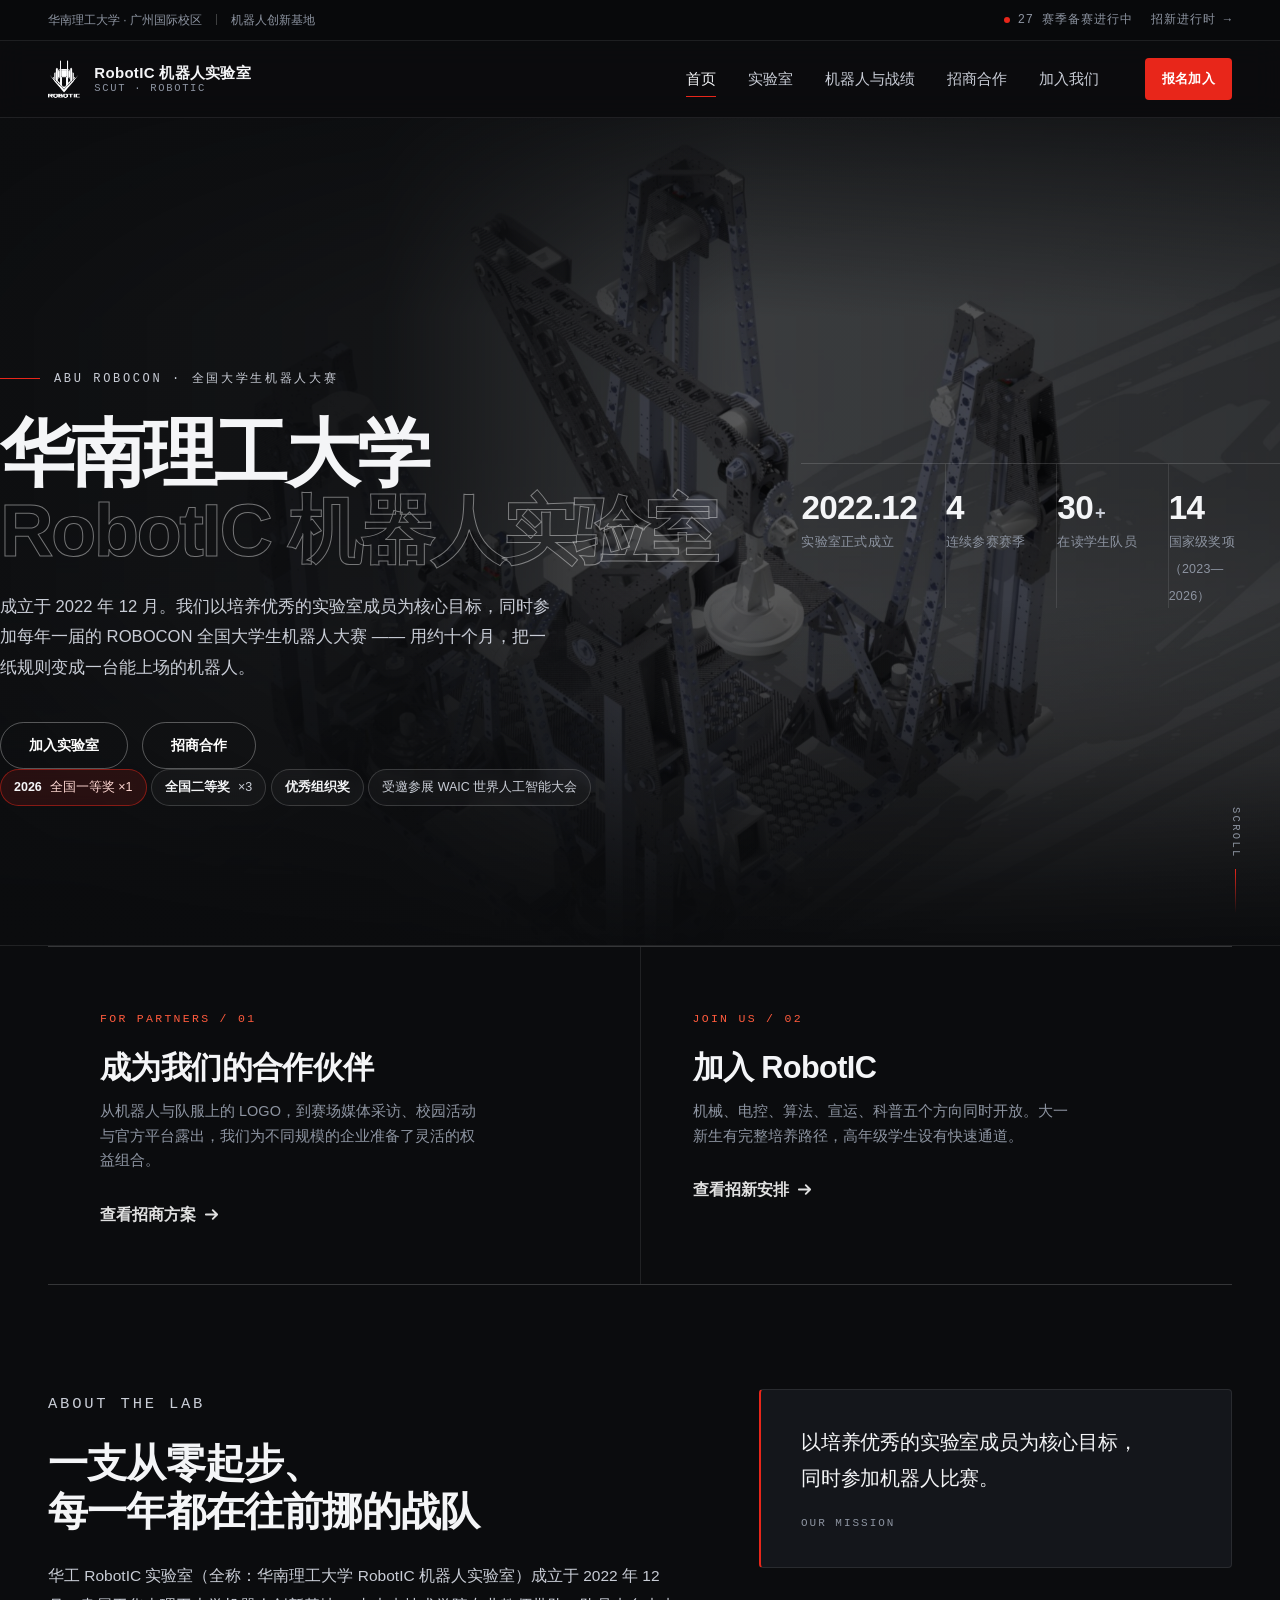
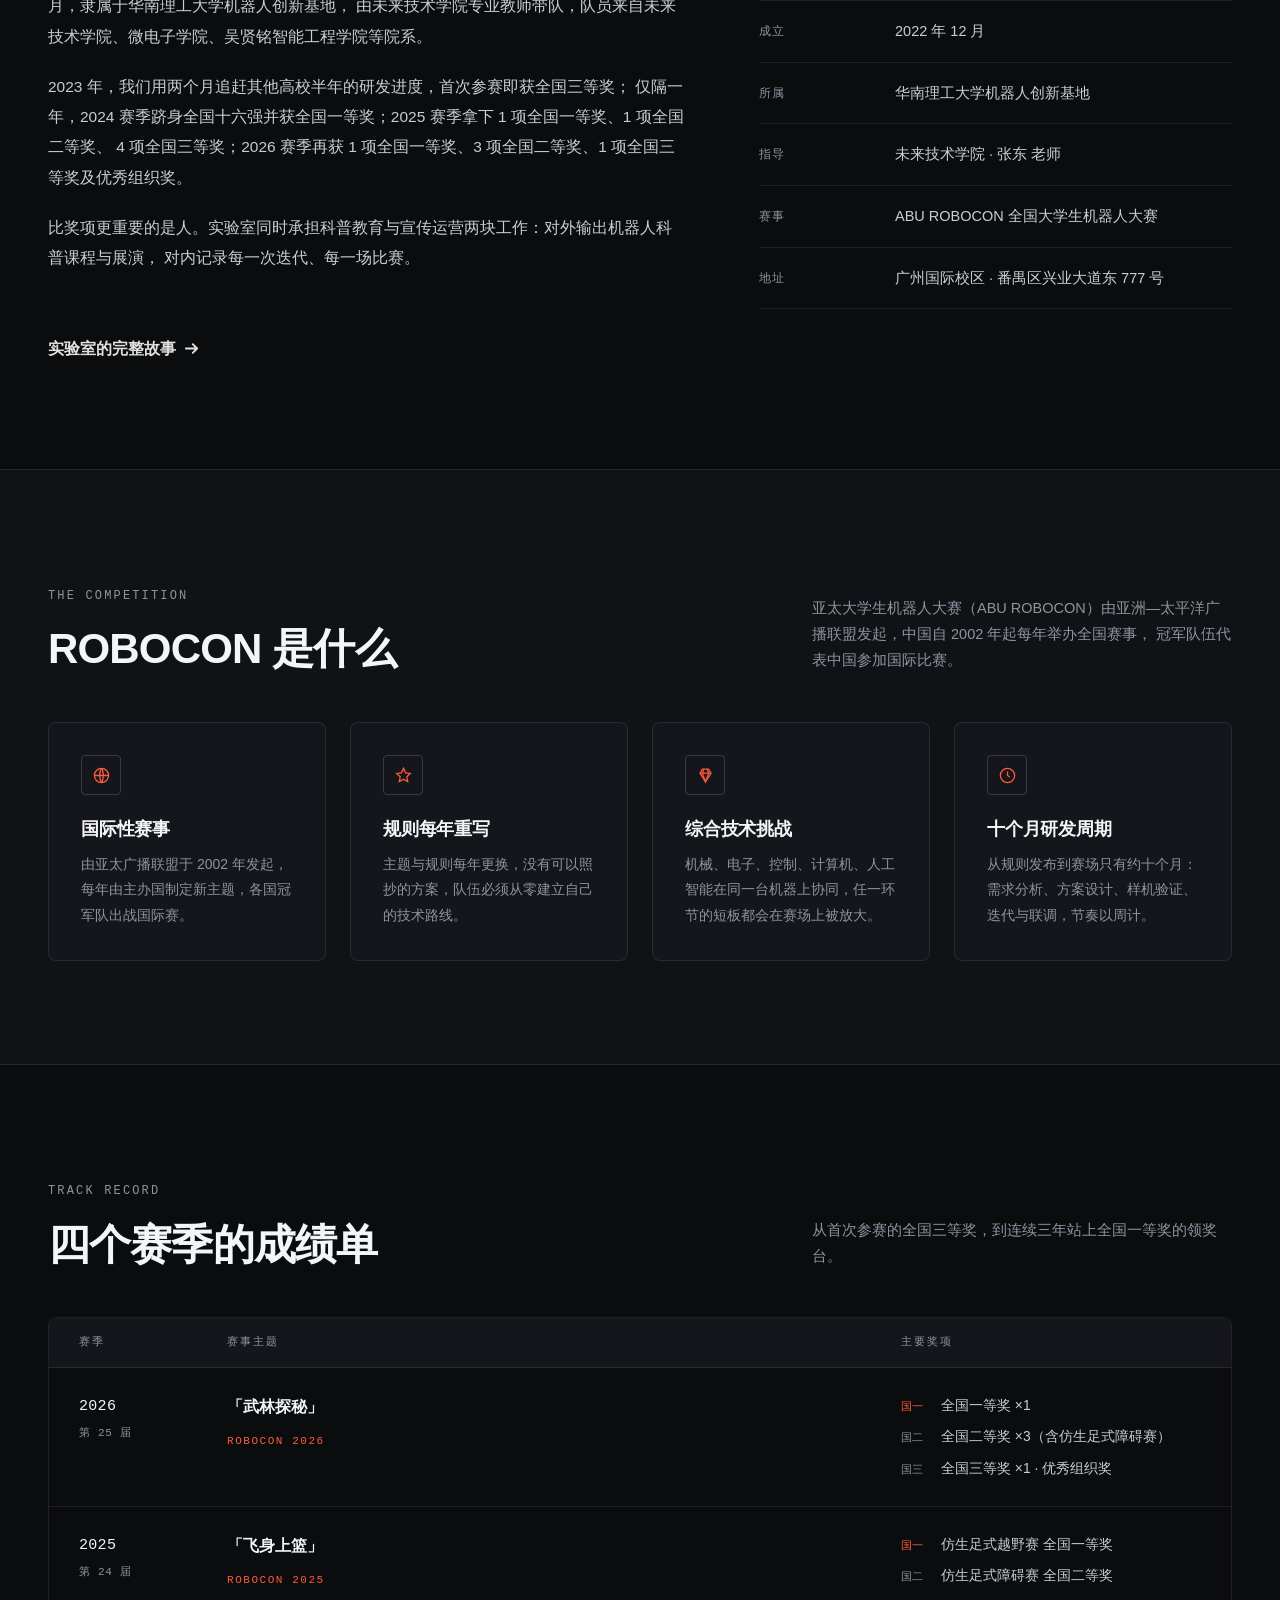
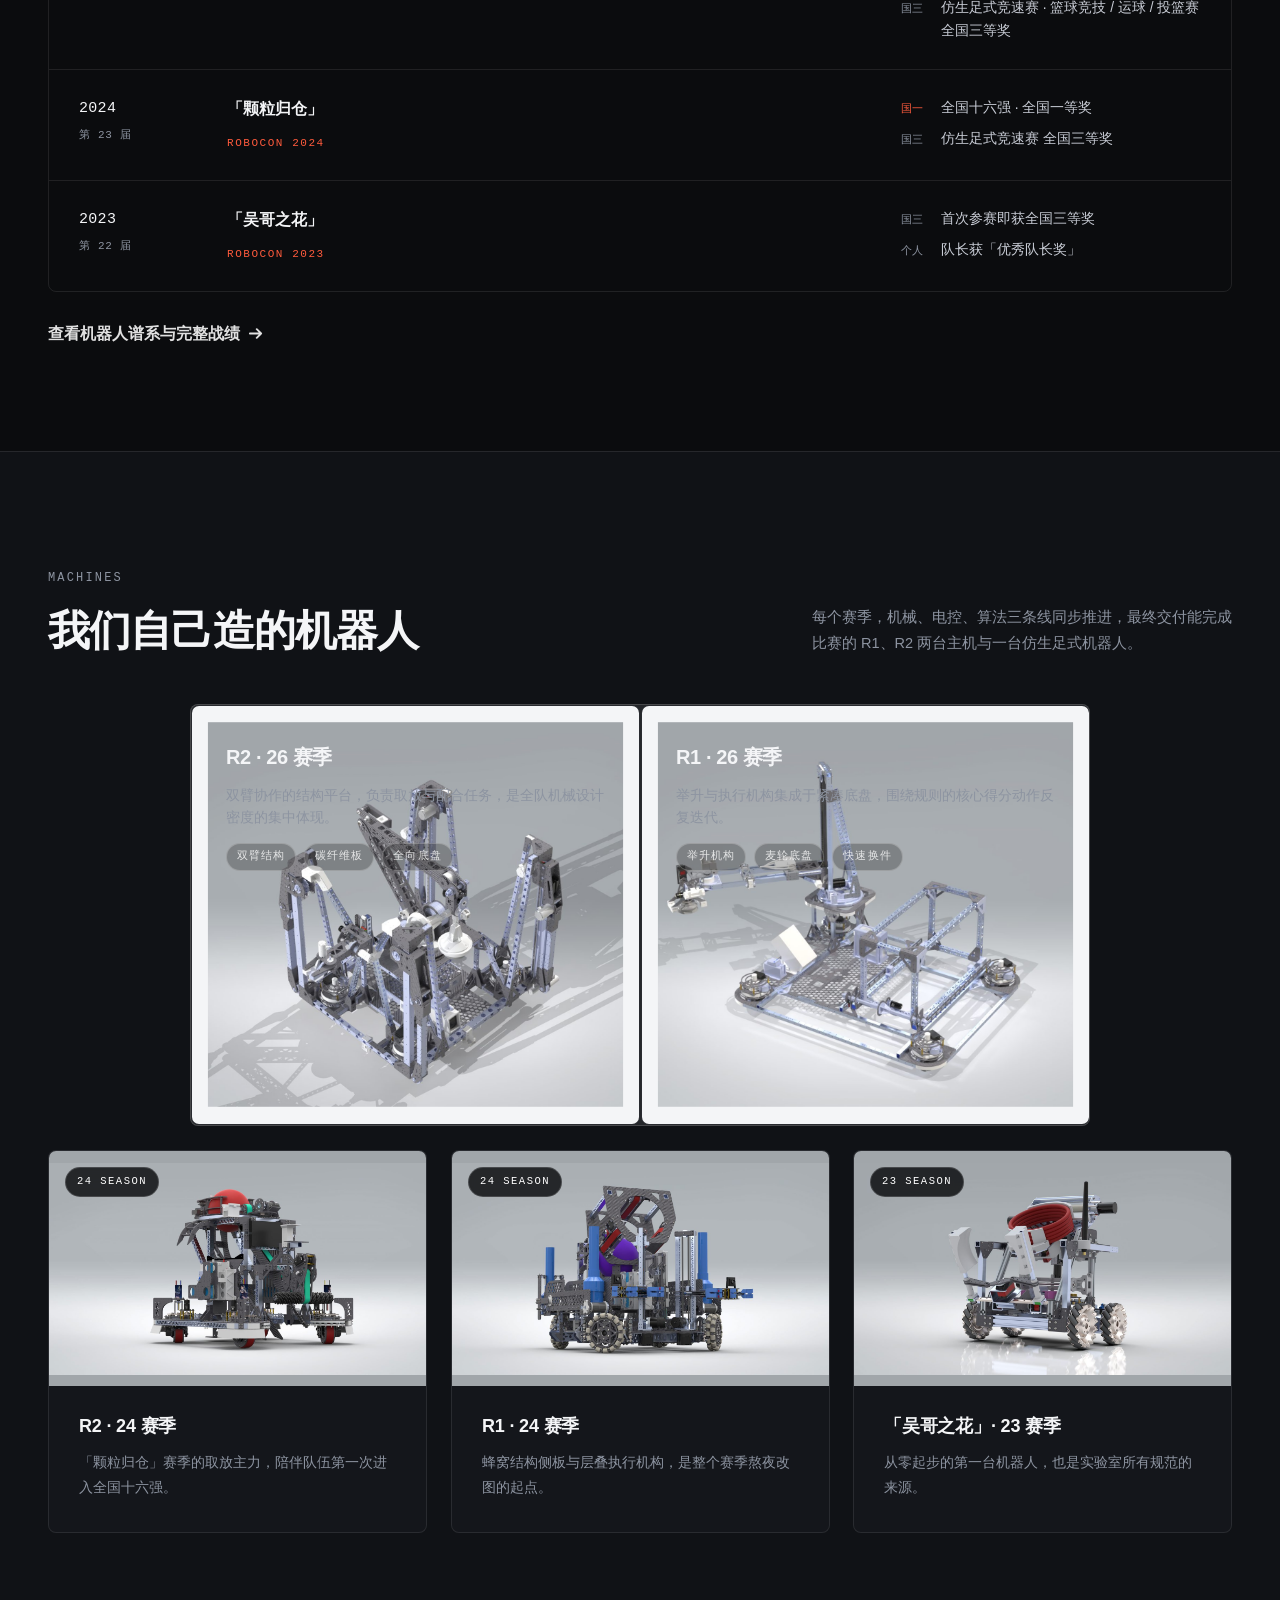
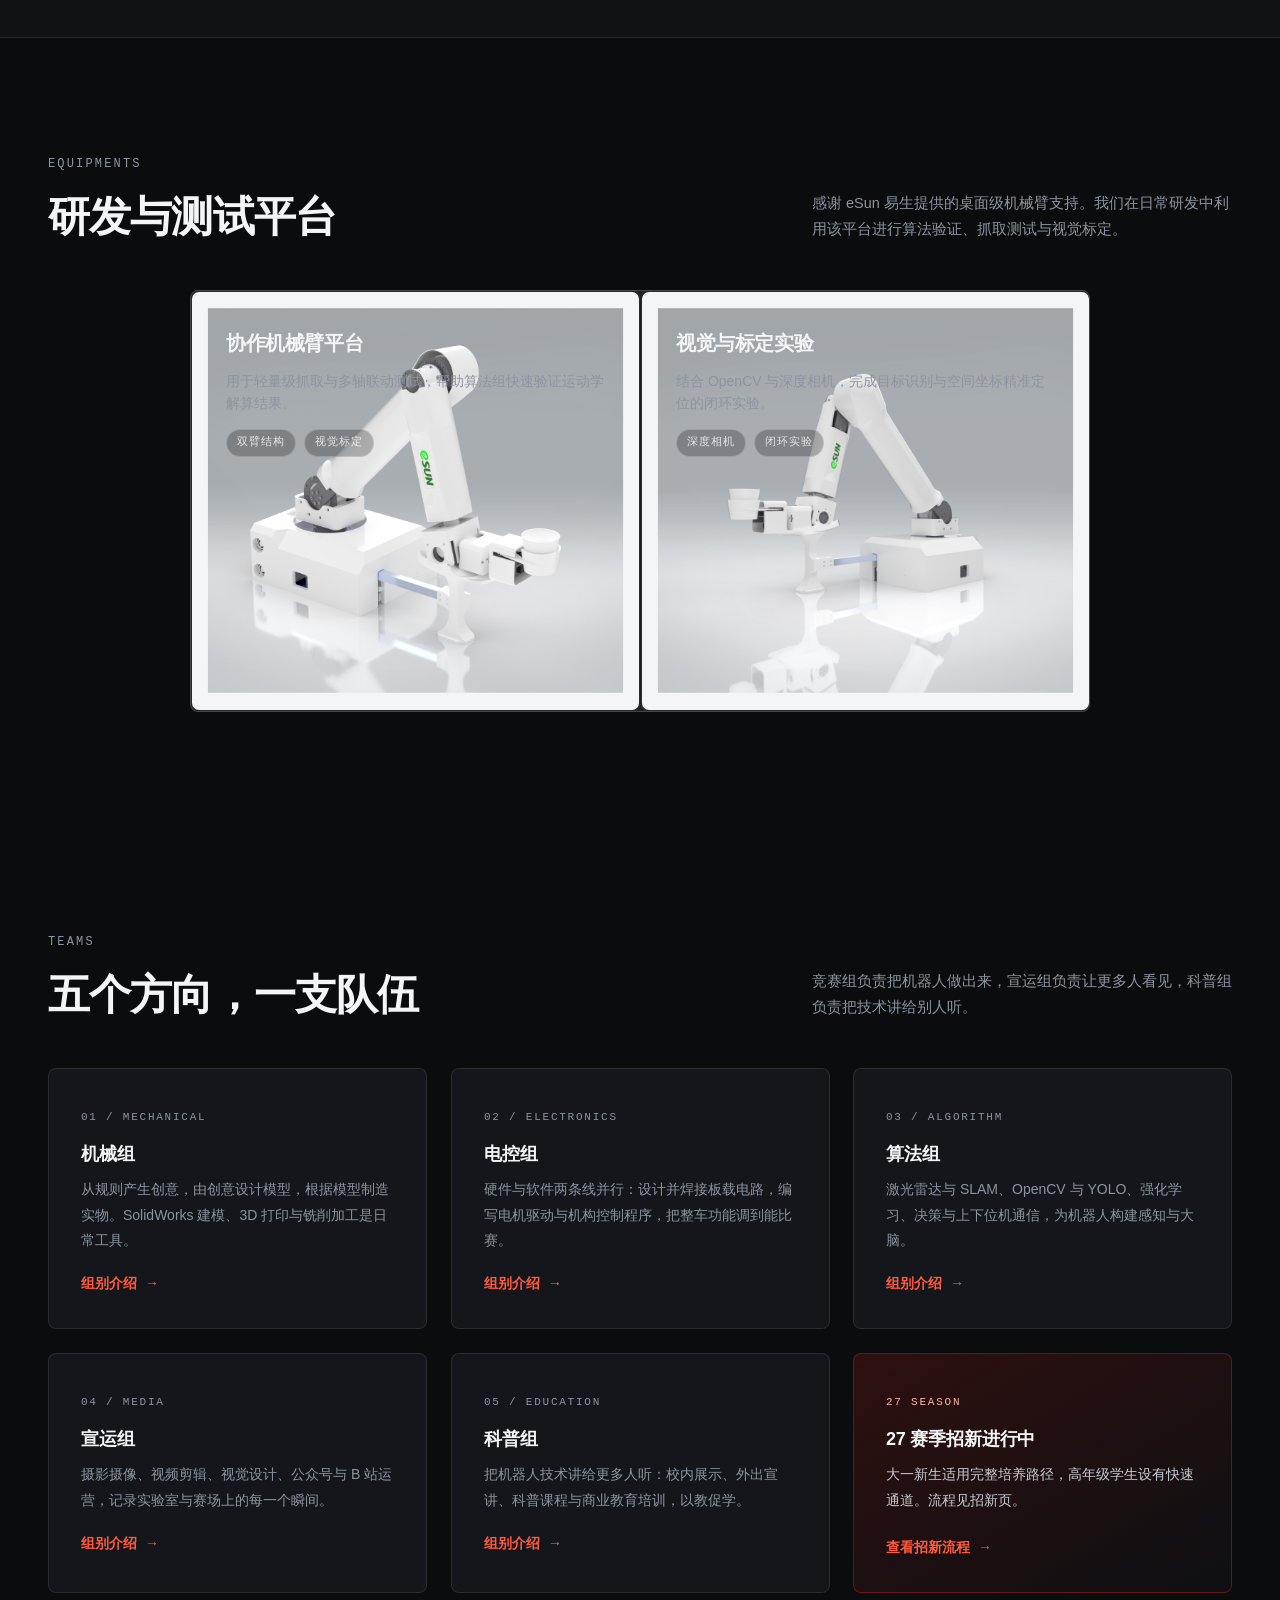
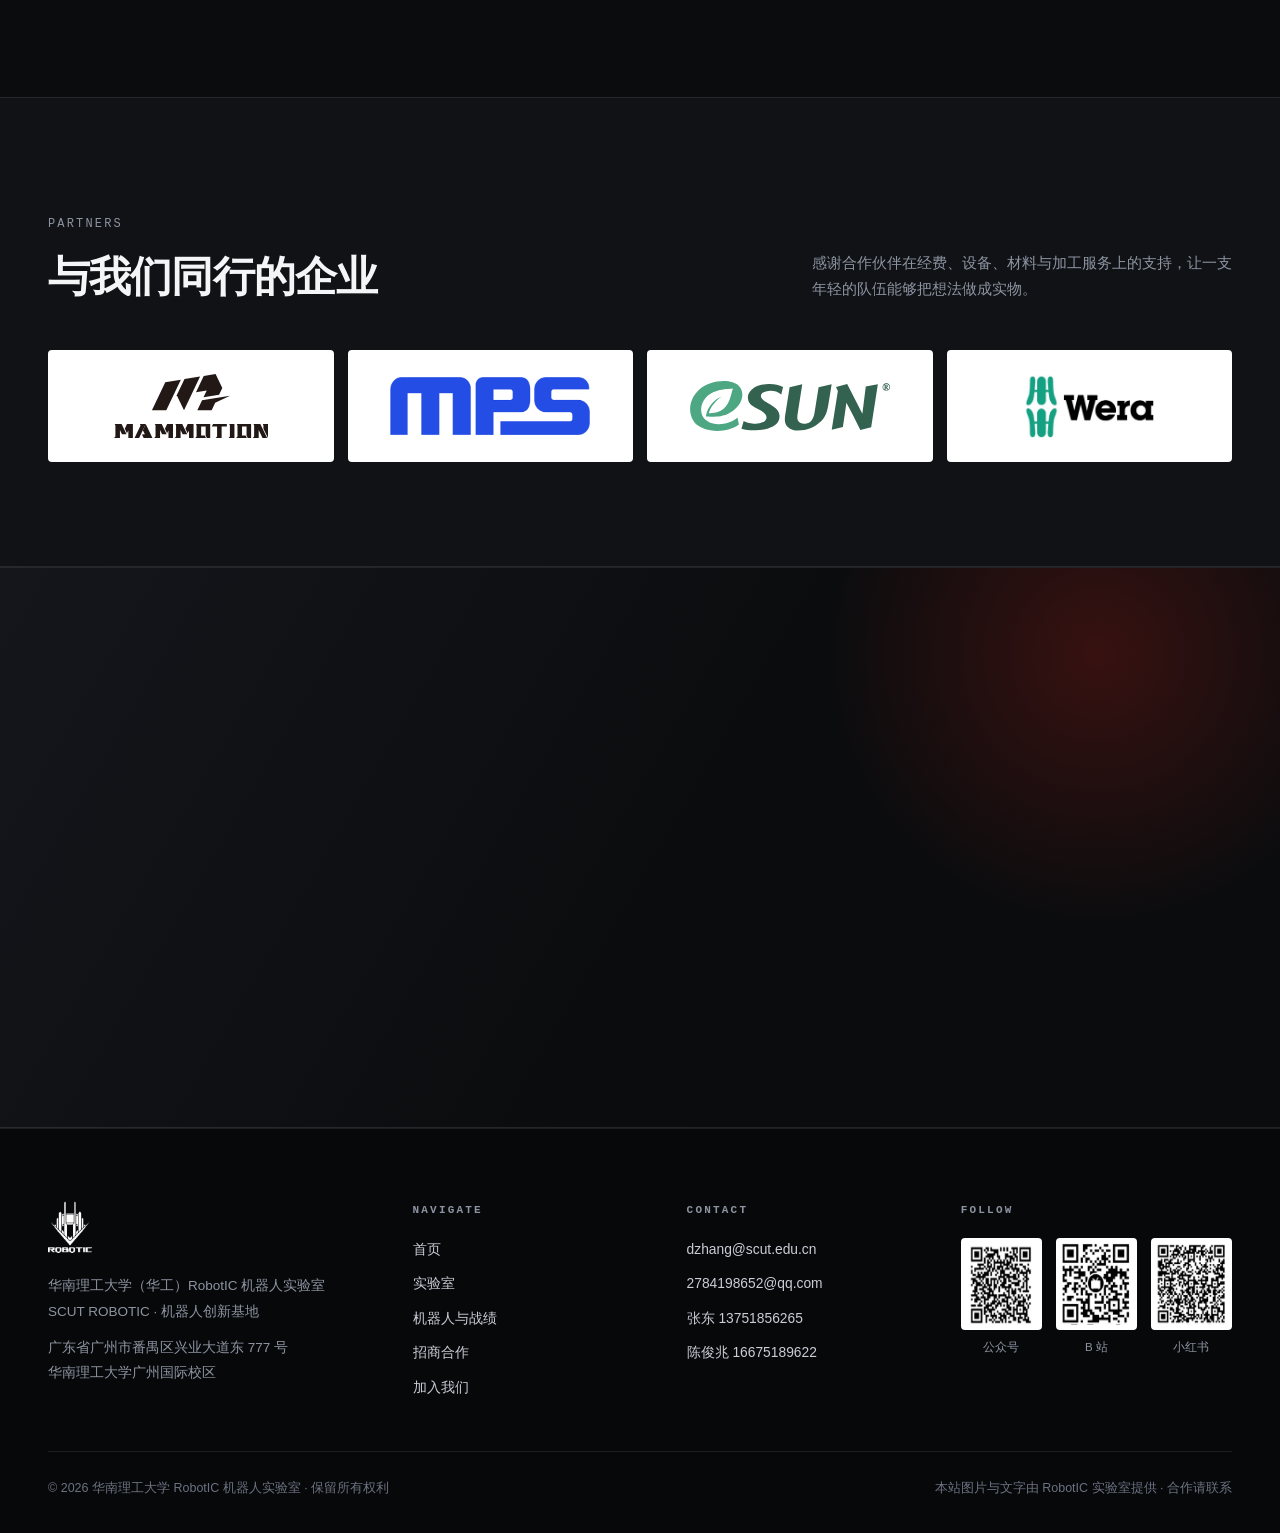
==== commit f19b40fe: "Update index.html" ====
--- a/index.html
+++ b/index.html
@@ -138,17 +138,20 @@
       ROBOCON 全国大学生机器人大赛 —— 用约十个月，把一纸规则变成一台能上场的机器人。
     </p>
        <div class="hero__actions">
-      
-         <!-- 新版 17 号滑动按钮 -->
-      <a href="join.html" class="btn-17">
-        <span class="text-container">
-          <span class="text">加入实验室</span>
-        </span>
-      </a>
-		   
-      <a class="btn btn--ghost" href="sponsor.html">招商合作</a>
-    </div>
-    <div class="hero__chips">
+  <!-- 主按钮：加入实验室（保持你现在的黑色实心版） -->
+  <a href="join.html" class="btn-17">
+    <span class="text-container">
+      <span class="text">加入实验室</span>
+    </span>
+  </a>
+  
+  <!-- 次按钮：招商合作（改为幽灵透明版） -->
+  <a href="sponsor.html" class="btn-17 btn-17--ghost">
+    <span class="text-container">
+      <span class="text">招商合作</span>
+    </span>
+  </a>
+</div>
       <span class="chip chip--red"><b>2026</b> 全国一等奖 ×1</span>
       <span class="chip"><b>全国二等奖</b> ×3</span>
       <span class="chip"><b>优秀组织奖</b></span>
--- a/assets/css/style.css
+++ b/assets/css/style.css
@@ -3526,3 +3526,101 @@
 .showcase__item:hover img {
   transform: scale(1.05) !important;
 }
+
+/* ============================================
+   机械臂卡片对齐 R2 26 赛季样式
+   ============================================ */
+.showcase__item {
+  position: relative !important;
+  display: flex !important;
+  align-items: flex-end !important;
+  min-height: 420px !important;
+  border-radius: var(--radius-lg) !important;
+  overflow: hidden !important;
+  border: 1px solid var(--line) !important;
+  background: #14161b !important;
+}
+
+/* 强制图片铺满，裁掉多余白边 */
+.showcase__item img {
+  position: absolute !important;
+  inset: 0 !important;
+  width: 100% !important;
+  height: 100% !important;
+  object-fit: cover !important; 
+  object-position: center !important;
+  transform: scale(1.02) !important; /* 稍微放大一点点避免白边 */
+  transition: transform 0.8s var(--ease) !important;
+}
+
+/* 增加底部黑色渐变遮罩，让白色文字清晰可见 */
+.showcase__item::after {
+  content: "" !important;
+  position: absolute !important;
+  inset: 0 !important;
+  background: linear-gradient(180deg, transparent 30%, rgba(11, 12, 14, 0.95) 100%) !important;
+  z-index: 1 !important;
+  pointer-events: none !important;
+}
+
+/* 文字浮在渐变层之上 */
+.showcase__body {
+  position: relative !important;
+  z-index: 2 !important;
+  padding: 34px !important;
+  width: 100% !important;
+}
+
+/* 鼠标悬浮动效 */
+.showcase__item:hover img {
+  transform: scale(1.06) !important;
+}
+
+/* ============================================
+   机械臂卡片对齐 R2 26 赛季样式
+   ============================================ */
+.showcase__item {
+  position: relative !important;
+  display: flex !important;
+  align-items: flex-end !important;
+  min-height: 420px !important;
+  border-radius: var(--radius-lg) !important;
+  overflow: hidden !important;
+  border: 1px solid var(--line) !important;
+  background: #14161b !important;
+}
+
+/* 强制图片铺满，裁掉多余白边 */
+.showcase__item img {
+  position: absolute !important;
+  inset: 0 !important;
+  width: 100% !important;
+  height: 100% !important;
+  object-fit: cover !important; 
+  object-position: center !important;
+  transform: scale(1.02) !important; /* 稍微放大一点点避免白边 */
+  transition: transform 0.8s var(--ease) !important;
+}
+
+/* 增加底部黑色渐变遮罩，让白色文字清晰可见 */
+.showcase__item::after {
+  content: "" !important;
+  position: absolute !important;
+  inset: 0 !important;
+  background: linear-gradient(180deg, transparent 30%, rgba(11, 12, 14, 0.95) 100%) !important;
+  z-index: 1 !important;
+  pointer-events: none !important;
+}
+
+/* 文字浮在渐变层之上 */
+.showcase__body {
+  position: relative !important;
+  z-index: 2 !important;
+  padding: 34px !important;
+  width: 100% !important;
+}
+
+/* 鼠标悬浮动效 */
+.showcase__item:hover img {
+  transform: scale(1.06) !important;
+}
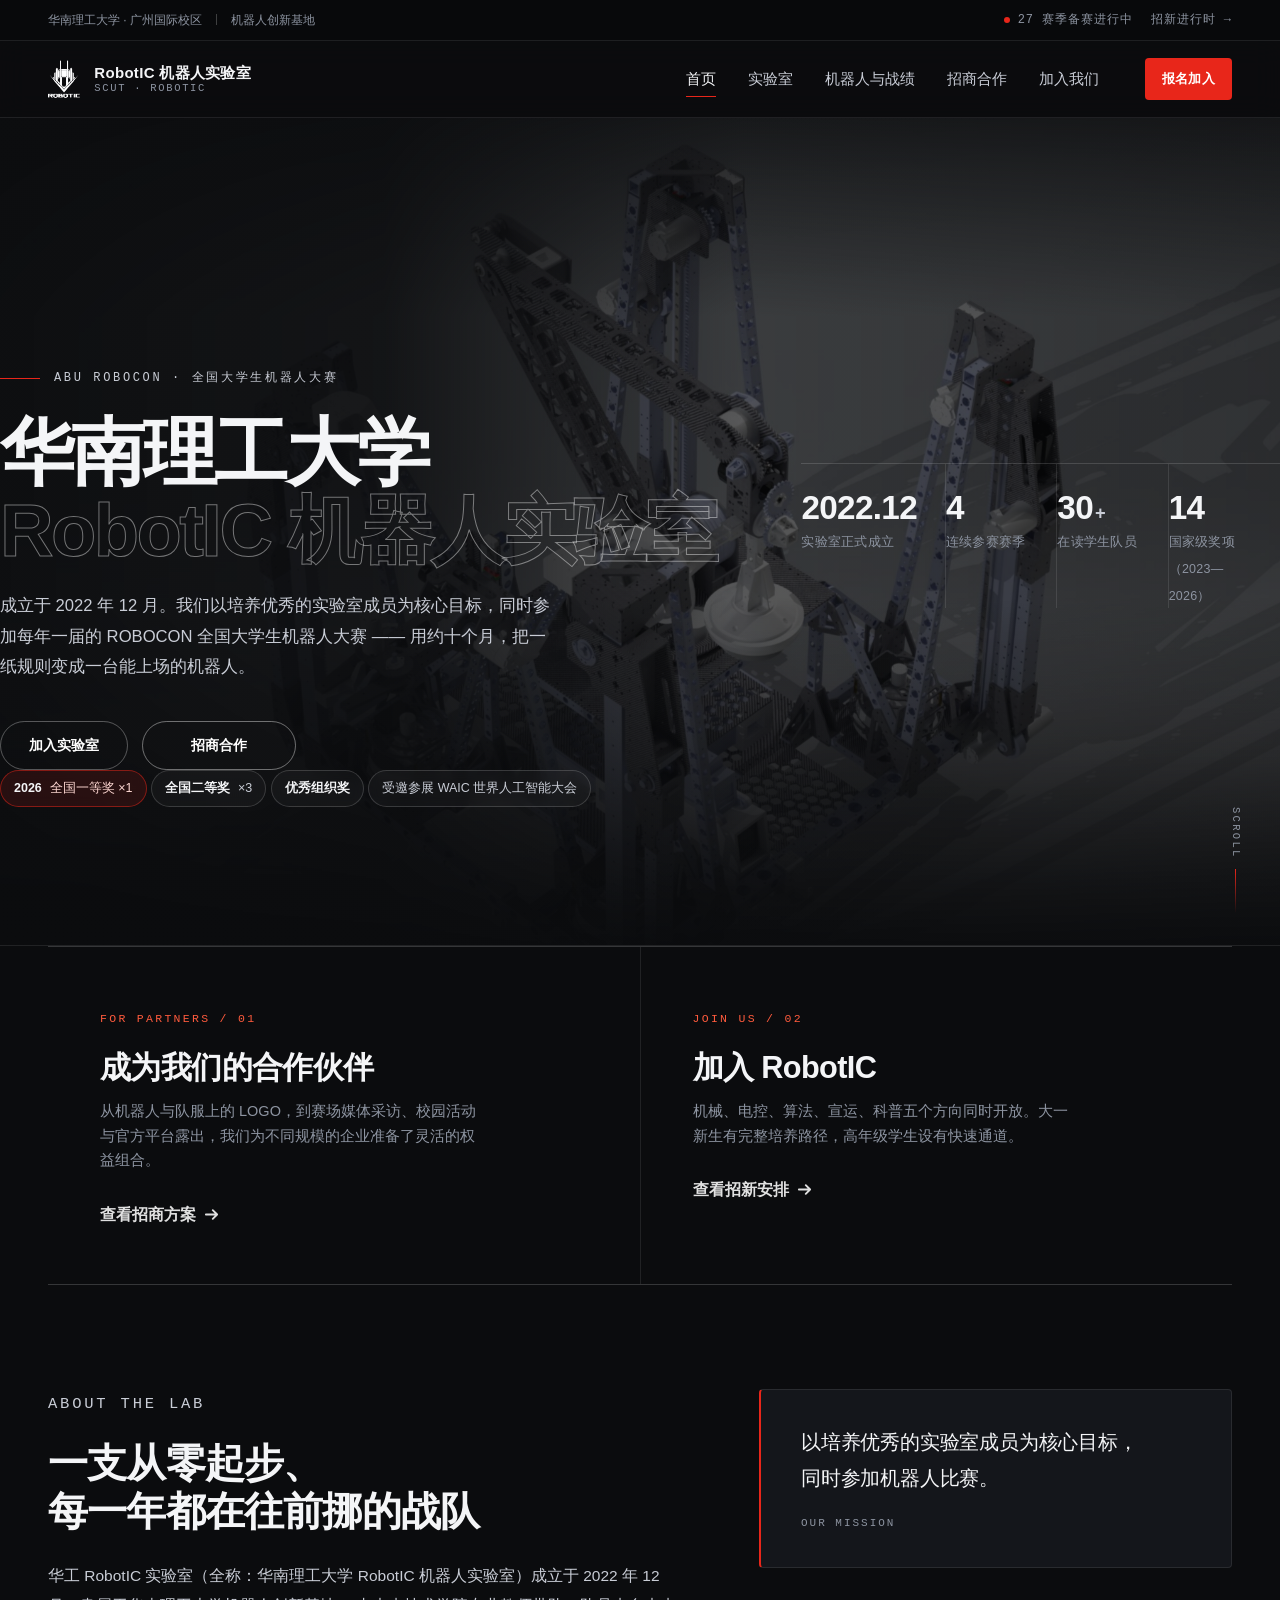
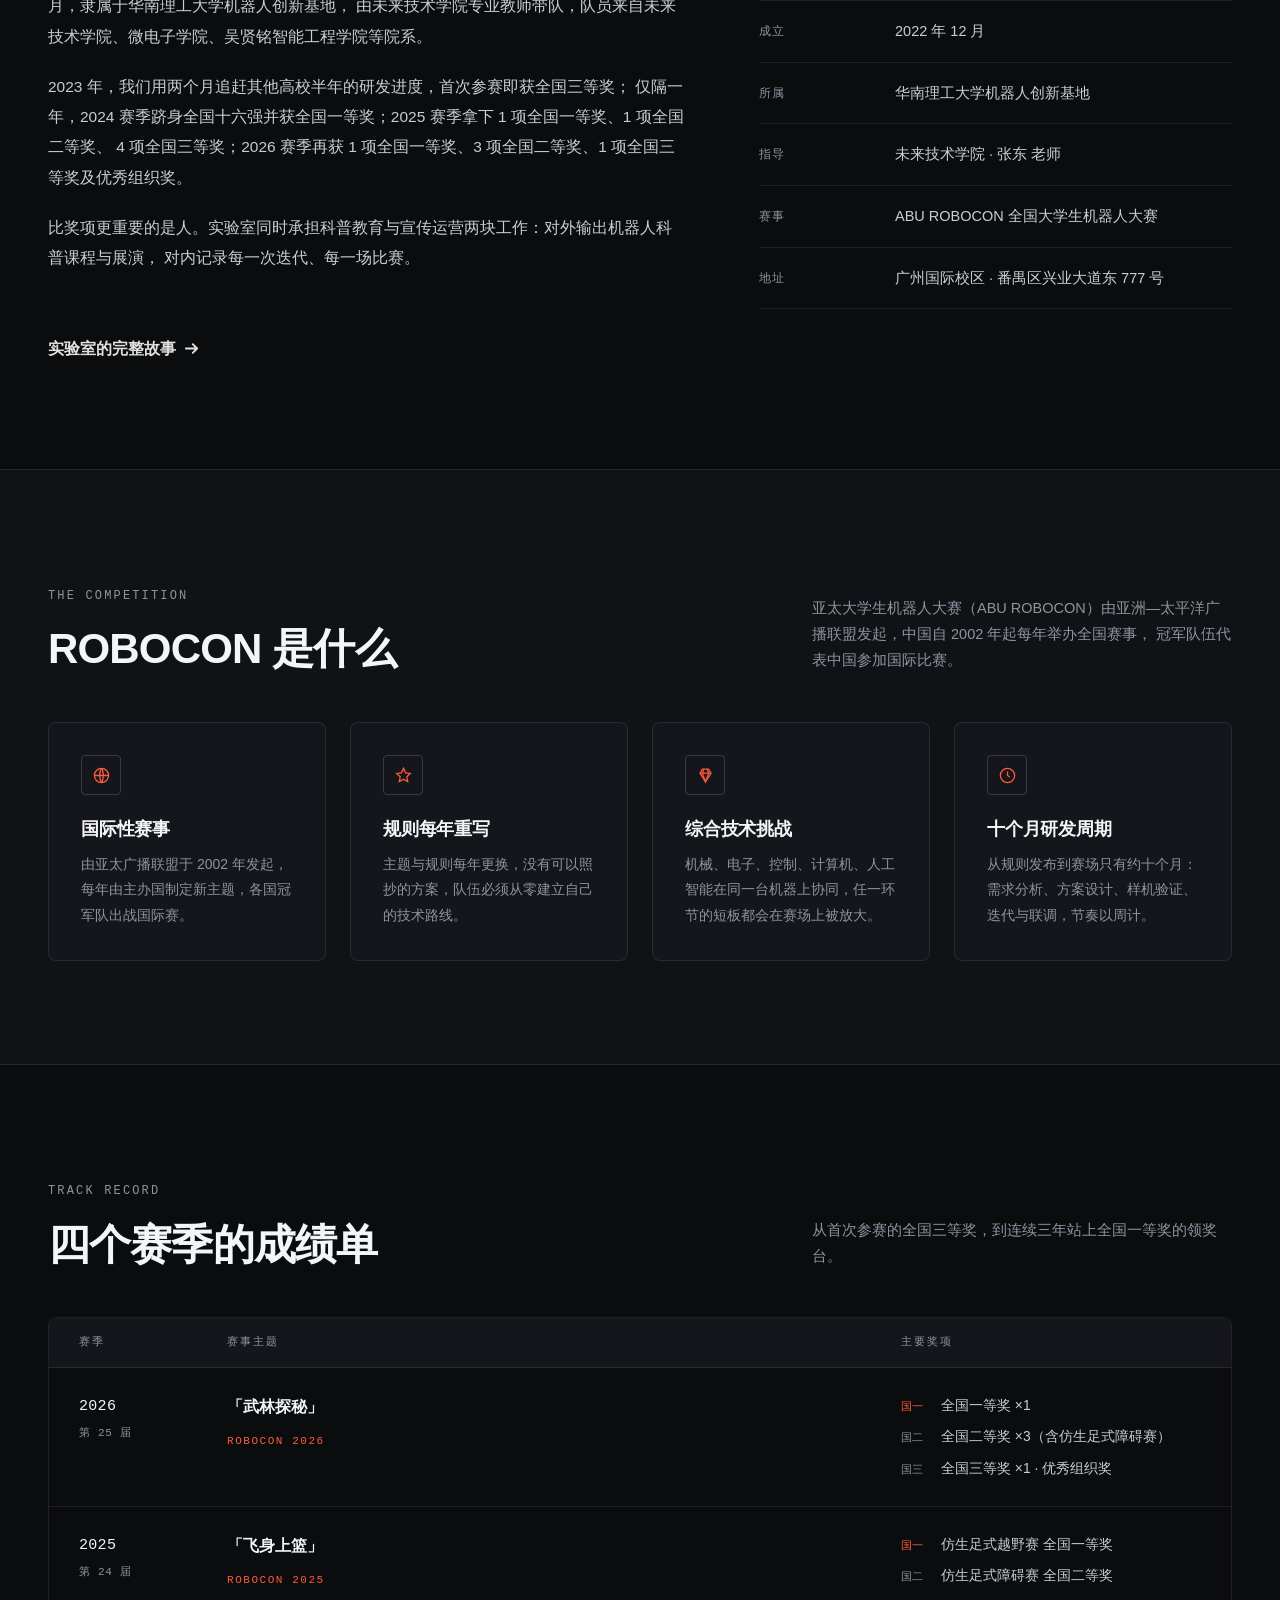
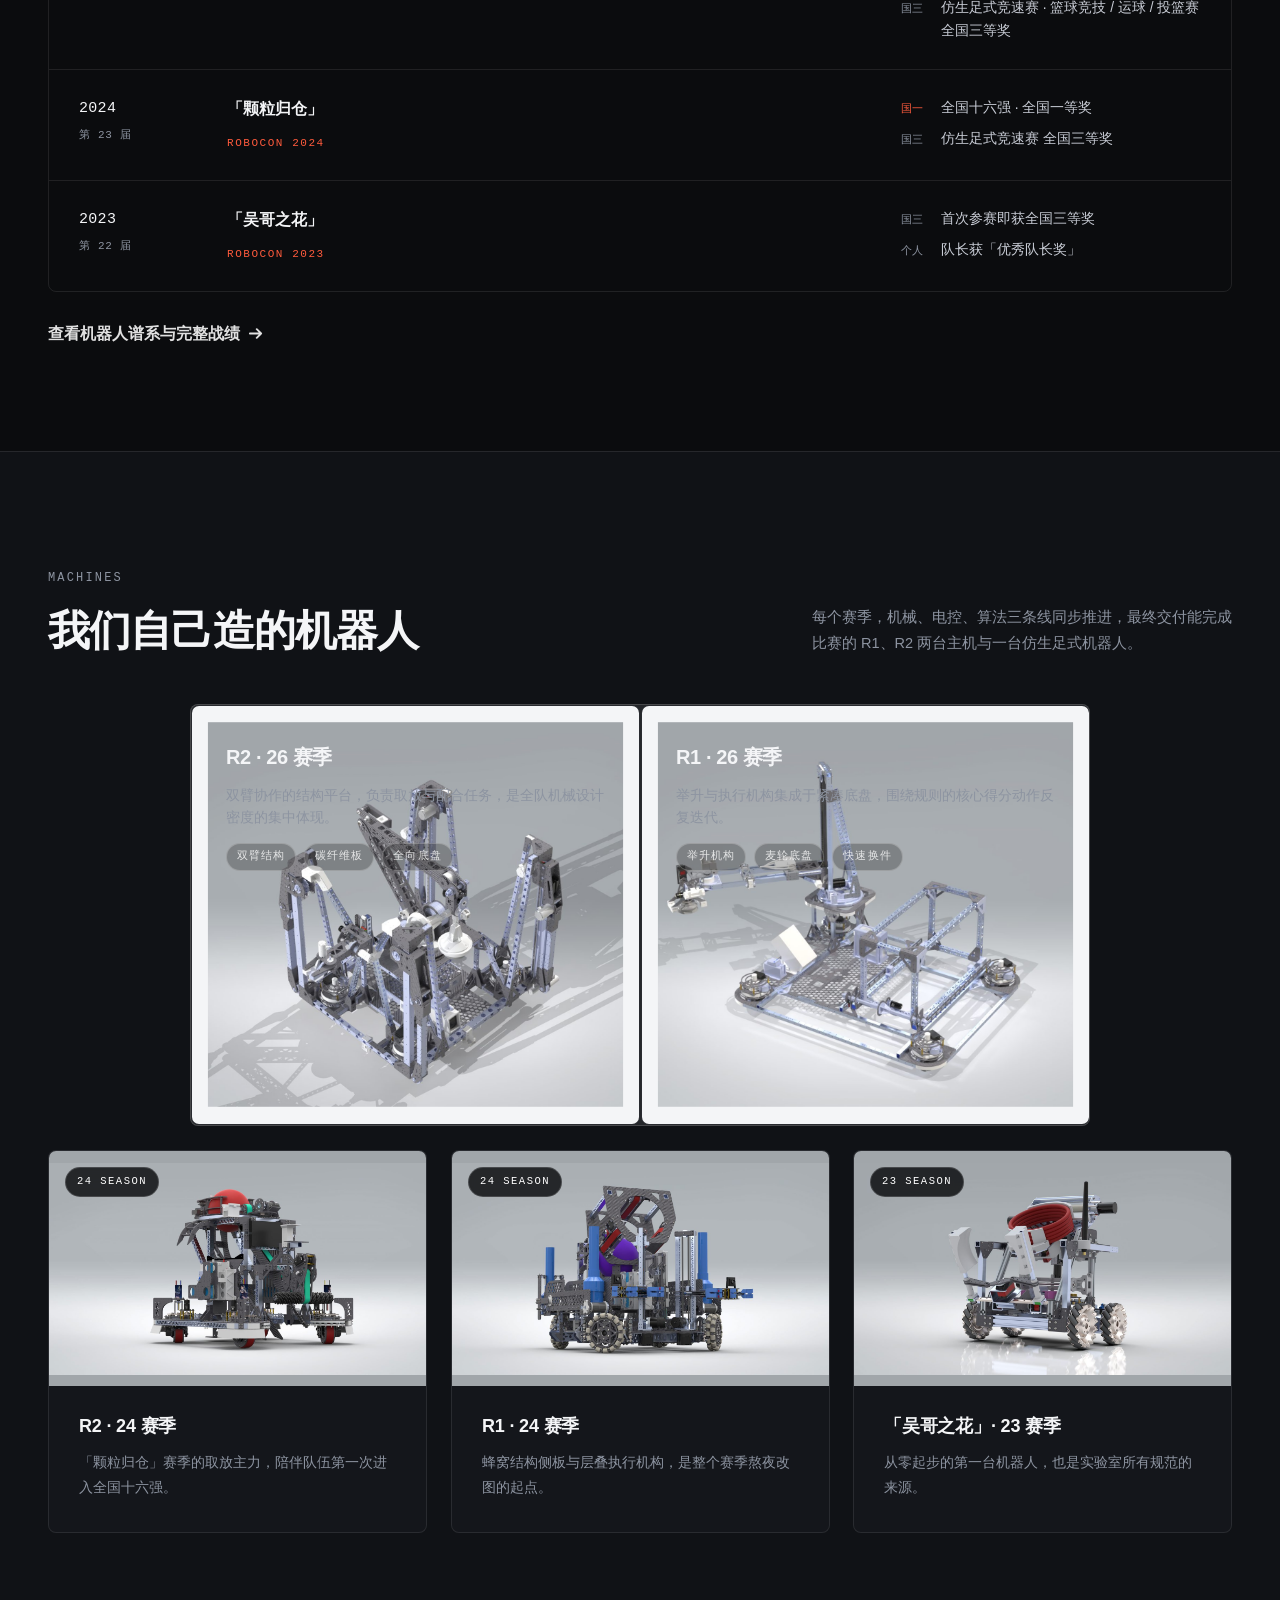
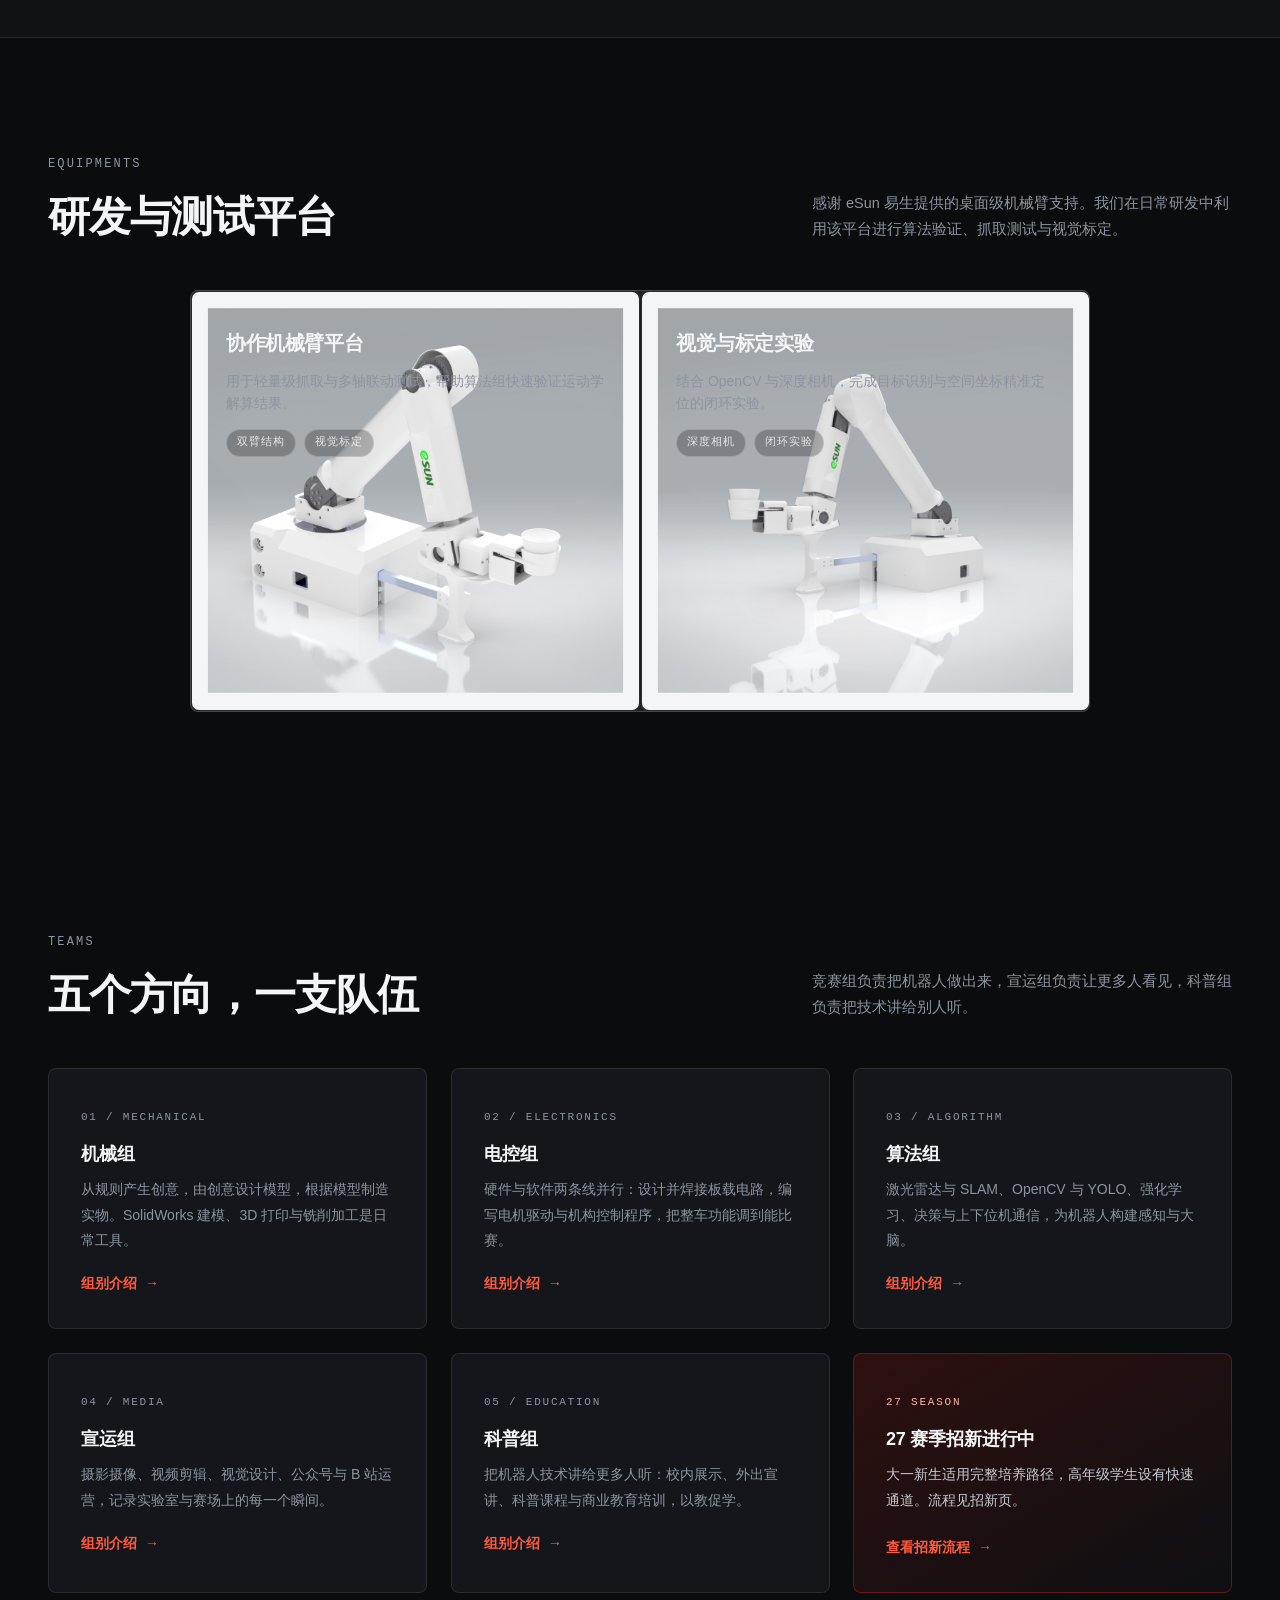
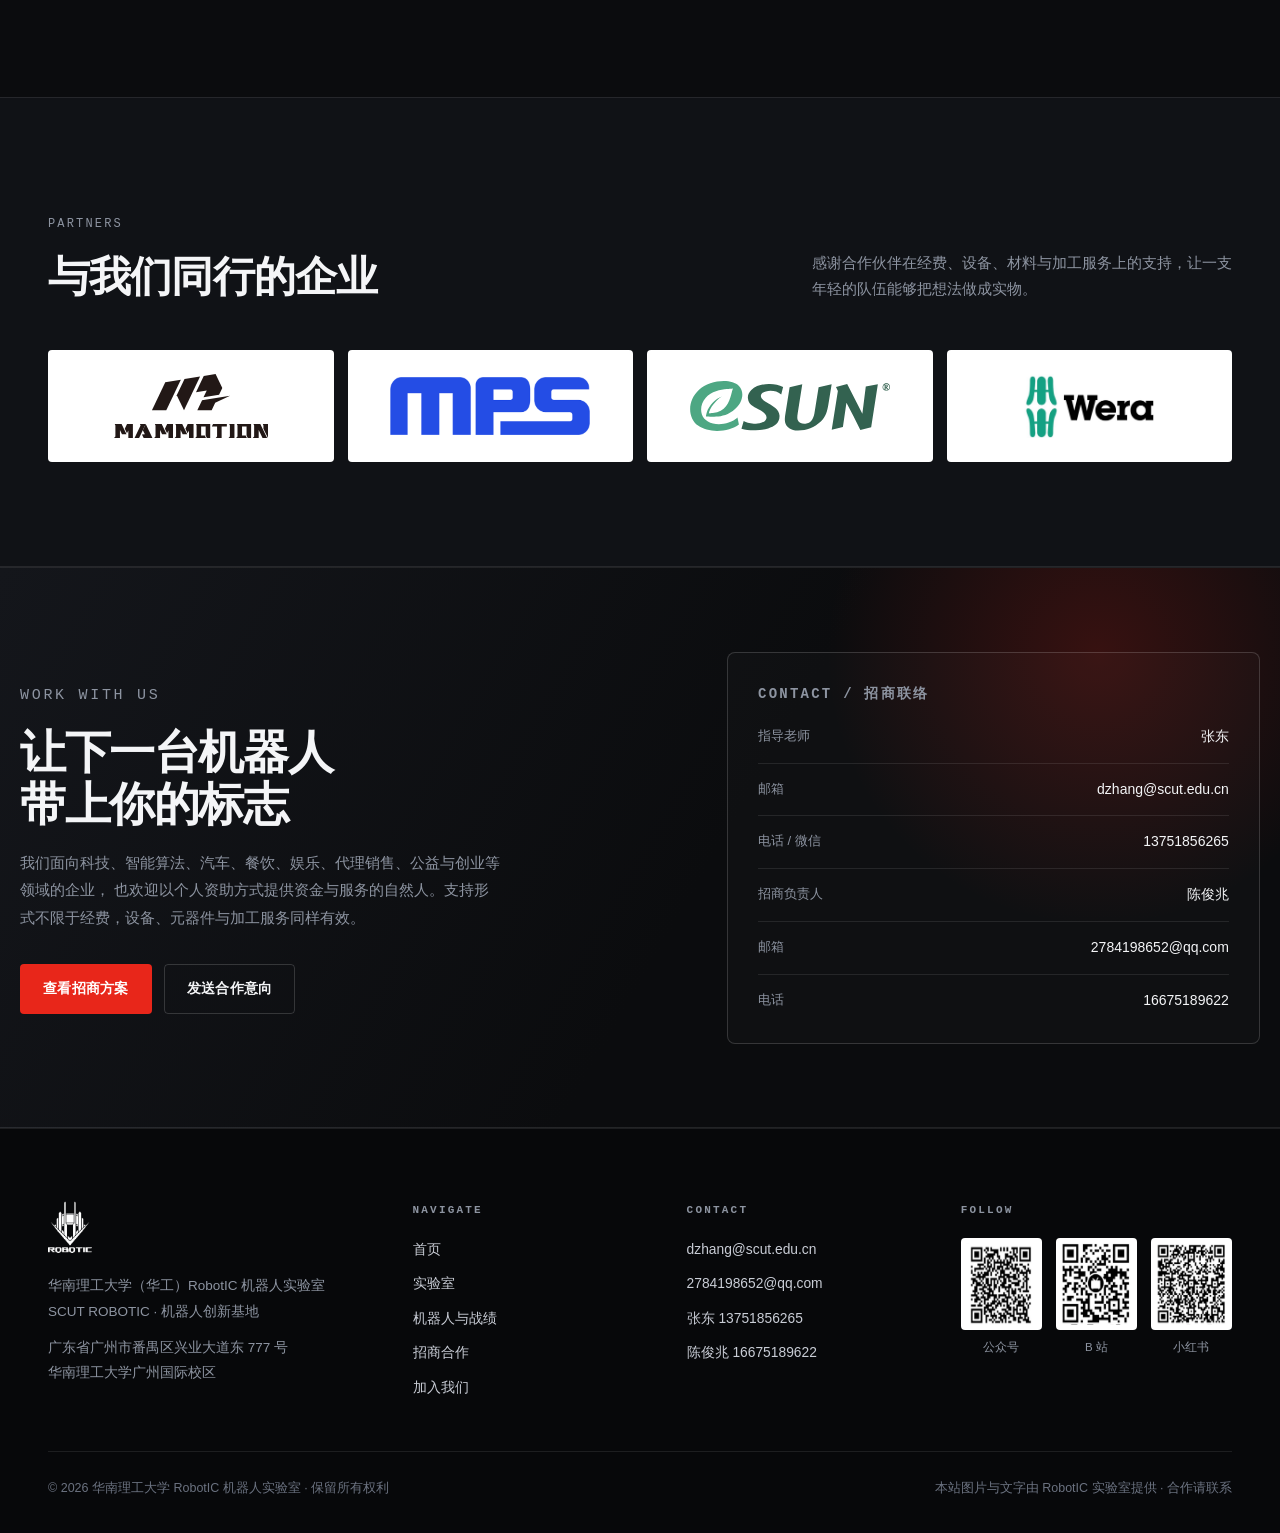
==== commit dce0e5a8: "Update index.html" ====
--- a/index.html
+++ b/index.html
@@ -391,7 +391,6 @@
   </div>
 </section>
   
-<!-- 桌面级机械臂展示区 -->
 <section class="section">
   <div class="container">
     <div class="section-head">
@@ -404,9 +403,8 @@
       </p>
     </div>
 
-    <!-- 使用和上方 R2/R1 完全一样的 showcase 结构 -->
+    <!-- 核心：只要 showcase 和 showcase__item，不要任何 card 类 -->
     <div class="showcase">
-      <!-- 卡片 1 -->
       <a class="showcase__item" href="#" data-reveal>
         <img src="assets/models/arm-1.png" alt="协作机械臂平台" loading="lazy">
         <div class="showcase__body">
@@ -416,7 +414,6 @@
         </div>
       </a>
 
-      <!-- 卡片 2 -->
       <a class="showcase__item" href="#" data-reveal data-reveal-delay="100">
         <img src="assets/models/arm-2.png" alt="视觉与标定实验" loading="lazy">
         <div class="showcase__body">
--- a/assets/css/style.css
+++ b/assets/css/style.css
@@ -3624,3 +3624,24 @@
 .showcase__item:hover img {
   transform: scale(1.06) !important;
 }
+/* ============================================
+   Button 17 - Ghost 透明变体（用于招商合作）
+   ============================================ */
+.btn-17.btn-17--ghost {
+  background-color: transparent;
+  /* 因为是在暗色背景上，用半透明白色做边框 */
+  border-color: rgba(255, 255, 255, 0.4); 
+  color: #fff;
+  transition: border-color 0.3s ease;
+}
+
+/* 悬停时边框变实 */
+.btn-17.btn-17--ghost:hover {
+  border-color: #fff;
+}
+
+/* 修正按钮内边距，让你两个按钮高度完全一致 */
+/* 你原来的 btn-17 是 0.8rem 3rem，这里保持统一 */
+.btn-17.btn-17--ghost {
+  padding: 0.8rem 3rem; 
+}
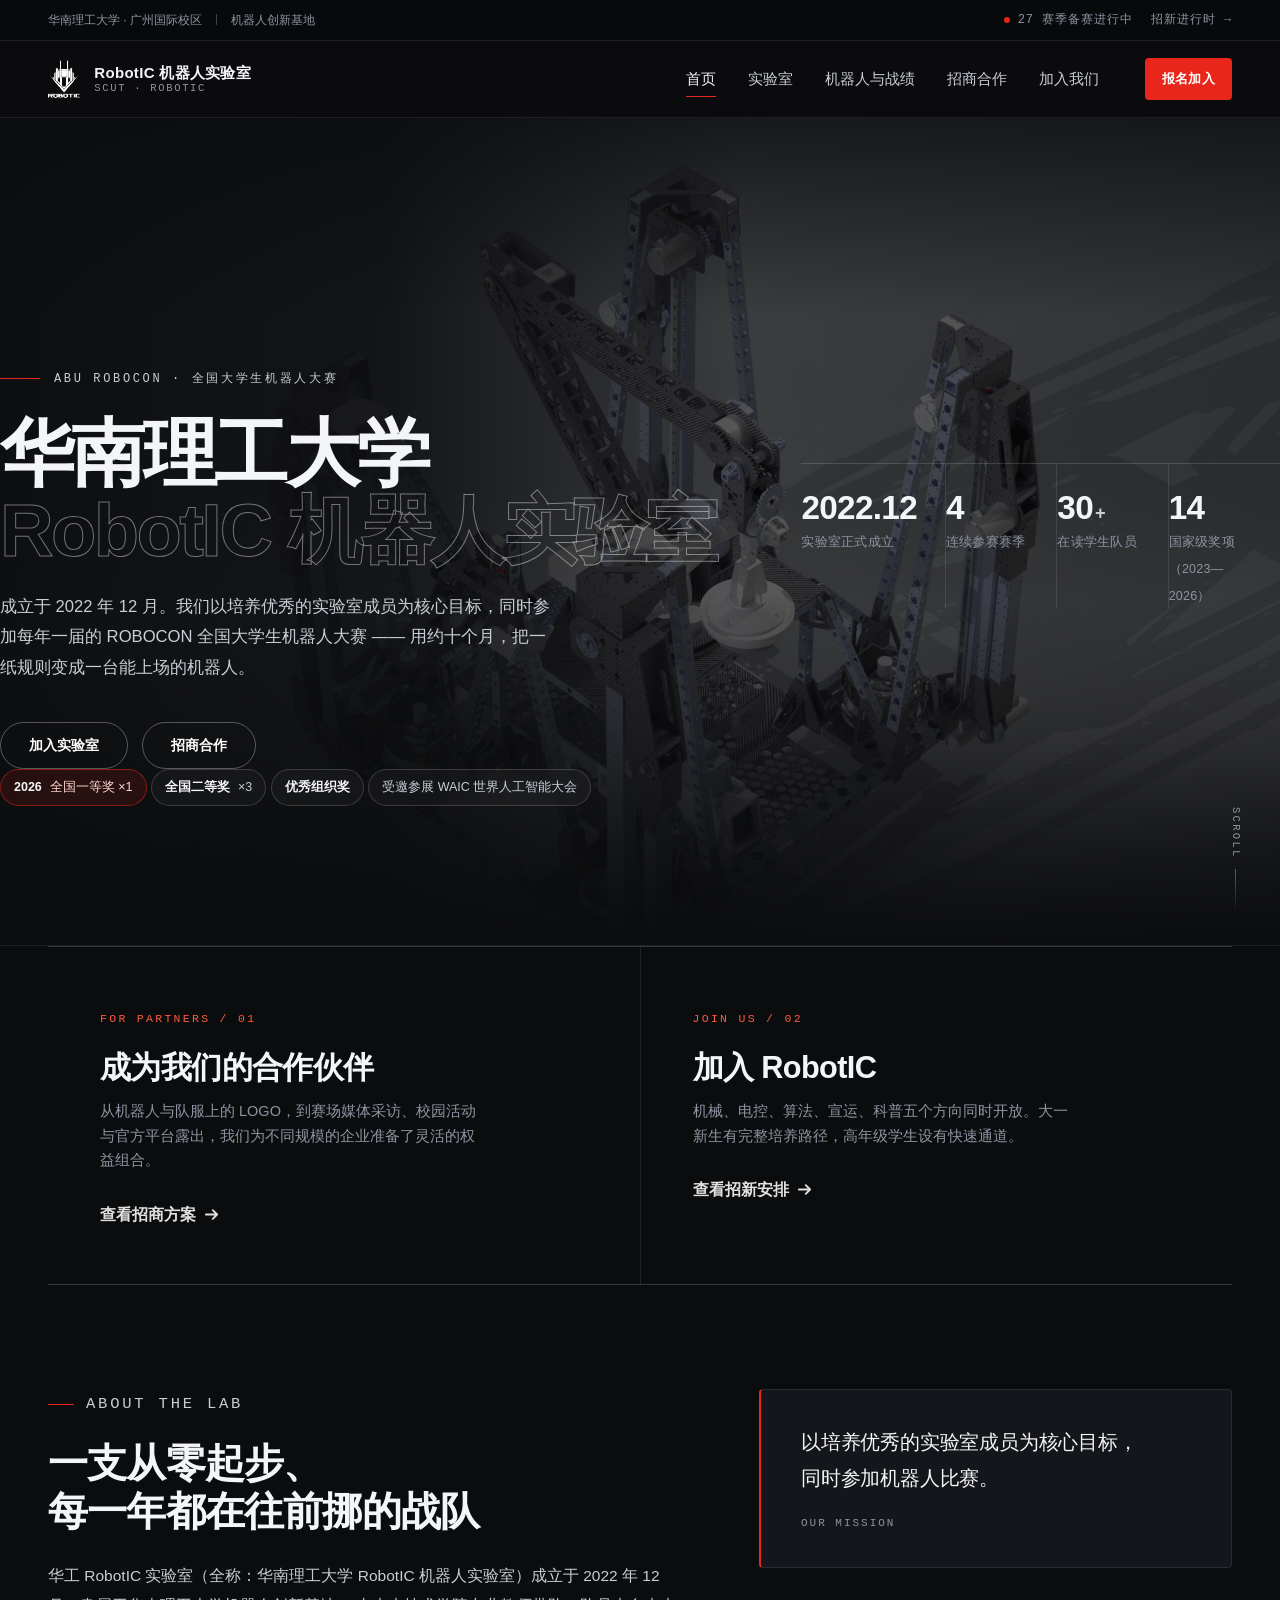
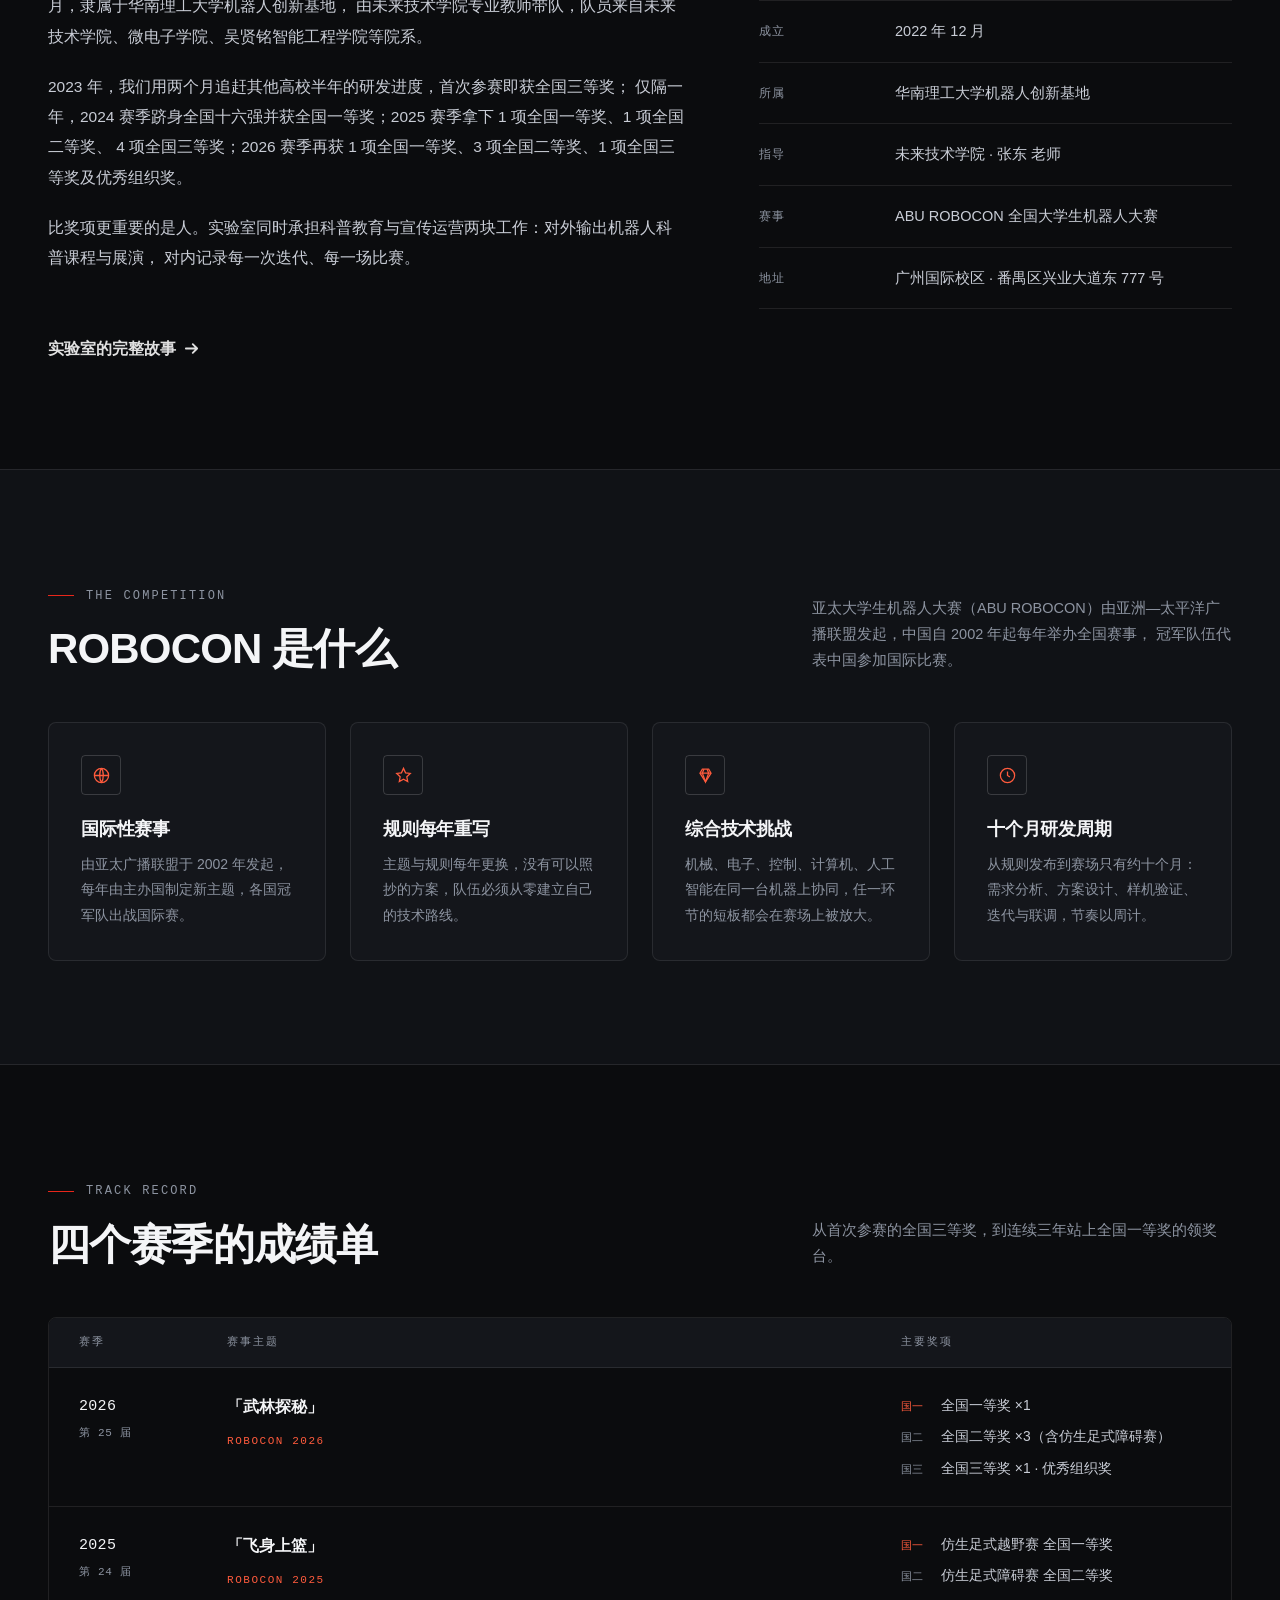
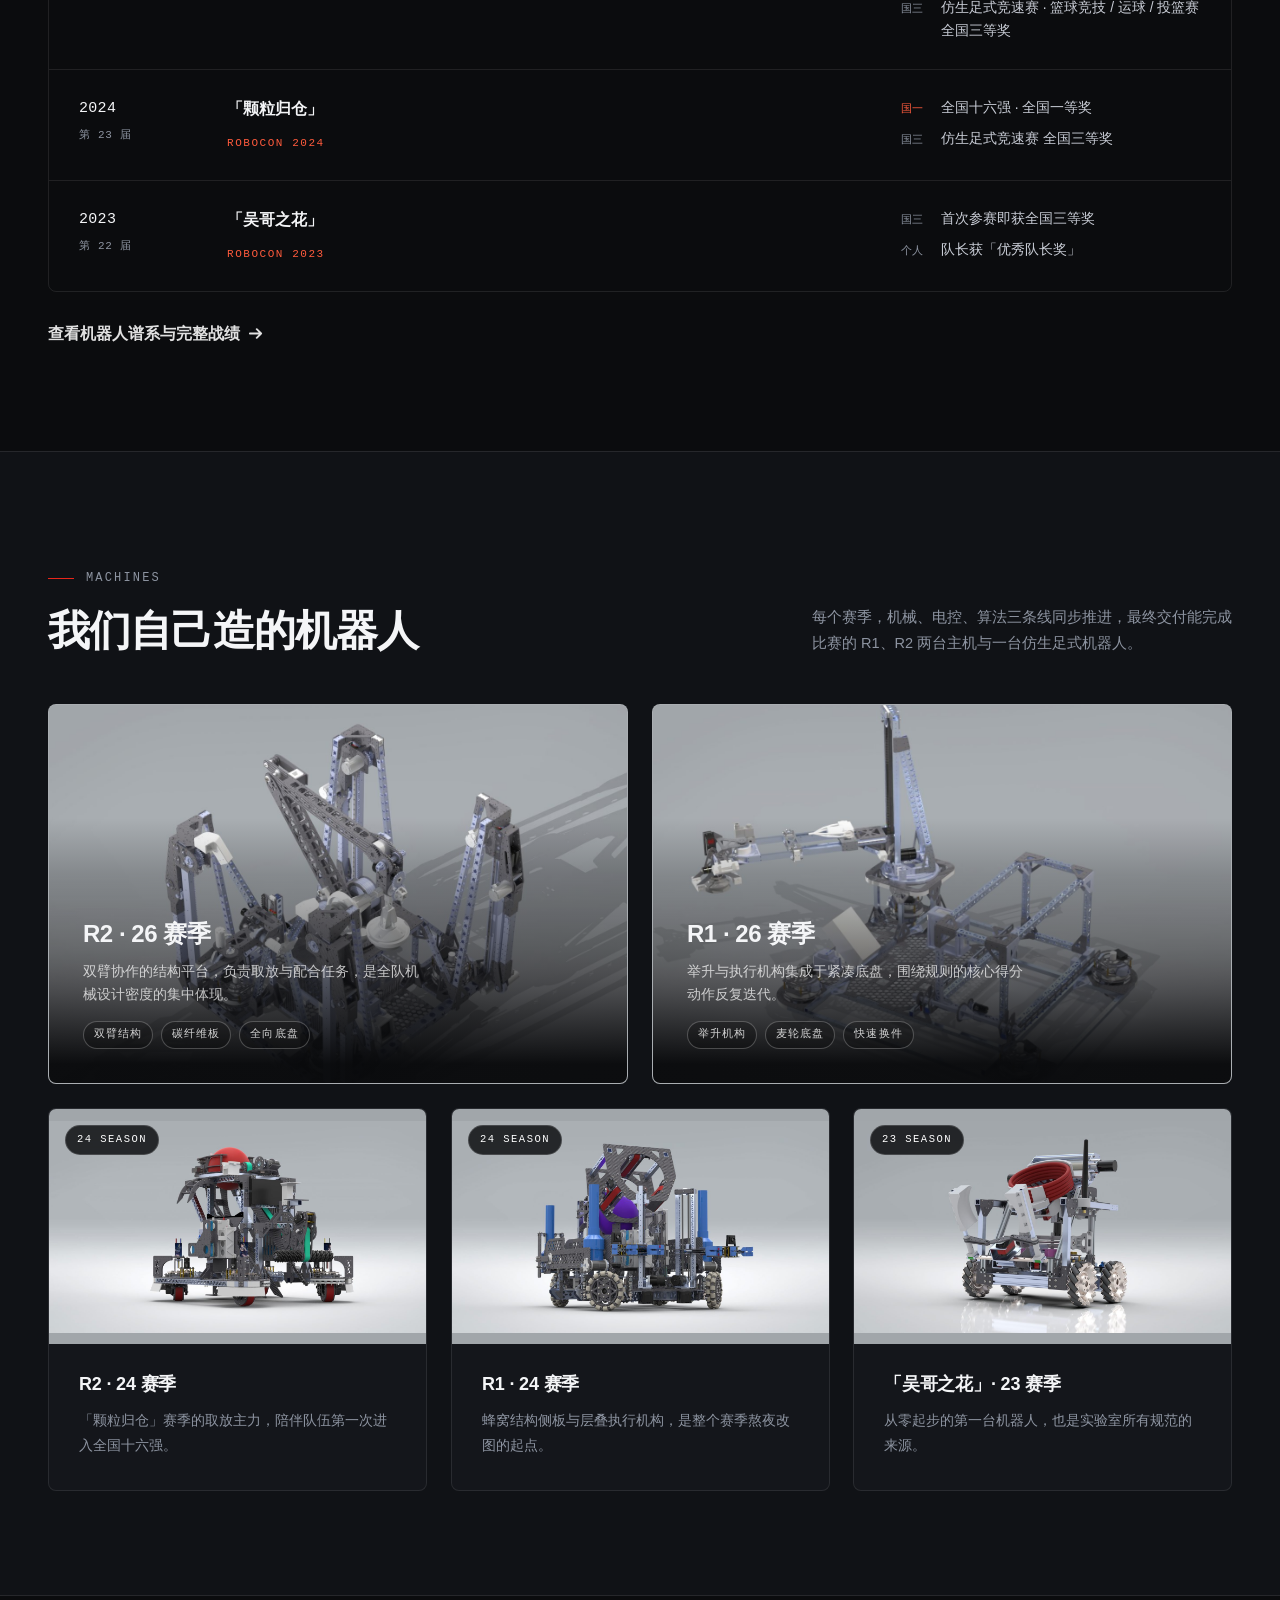
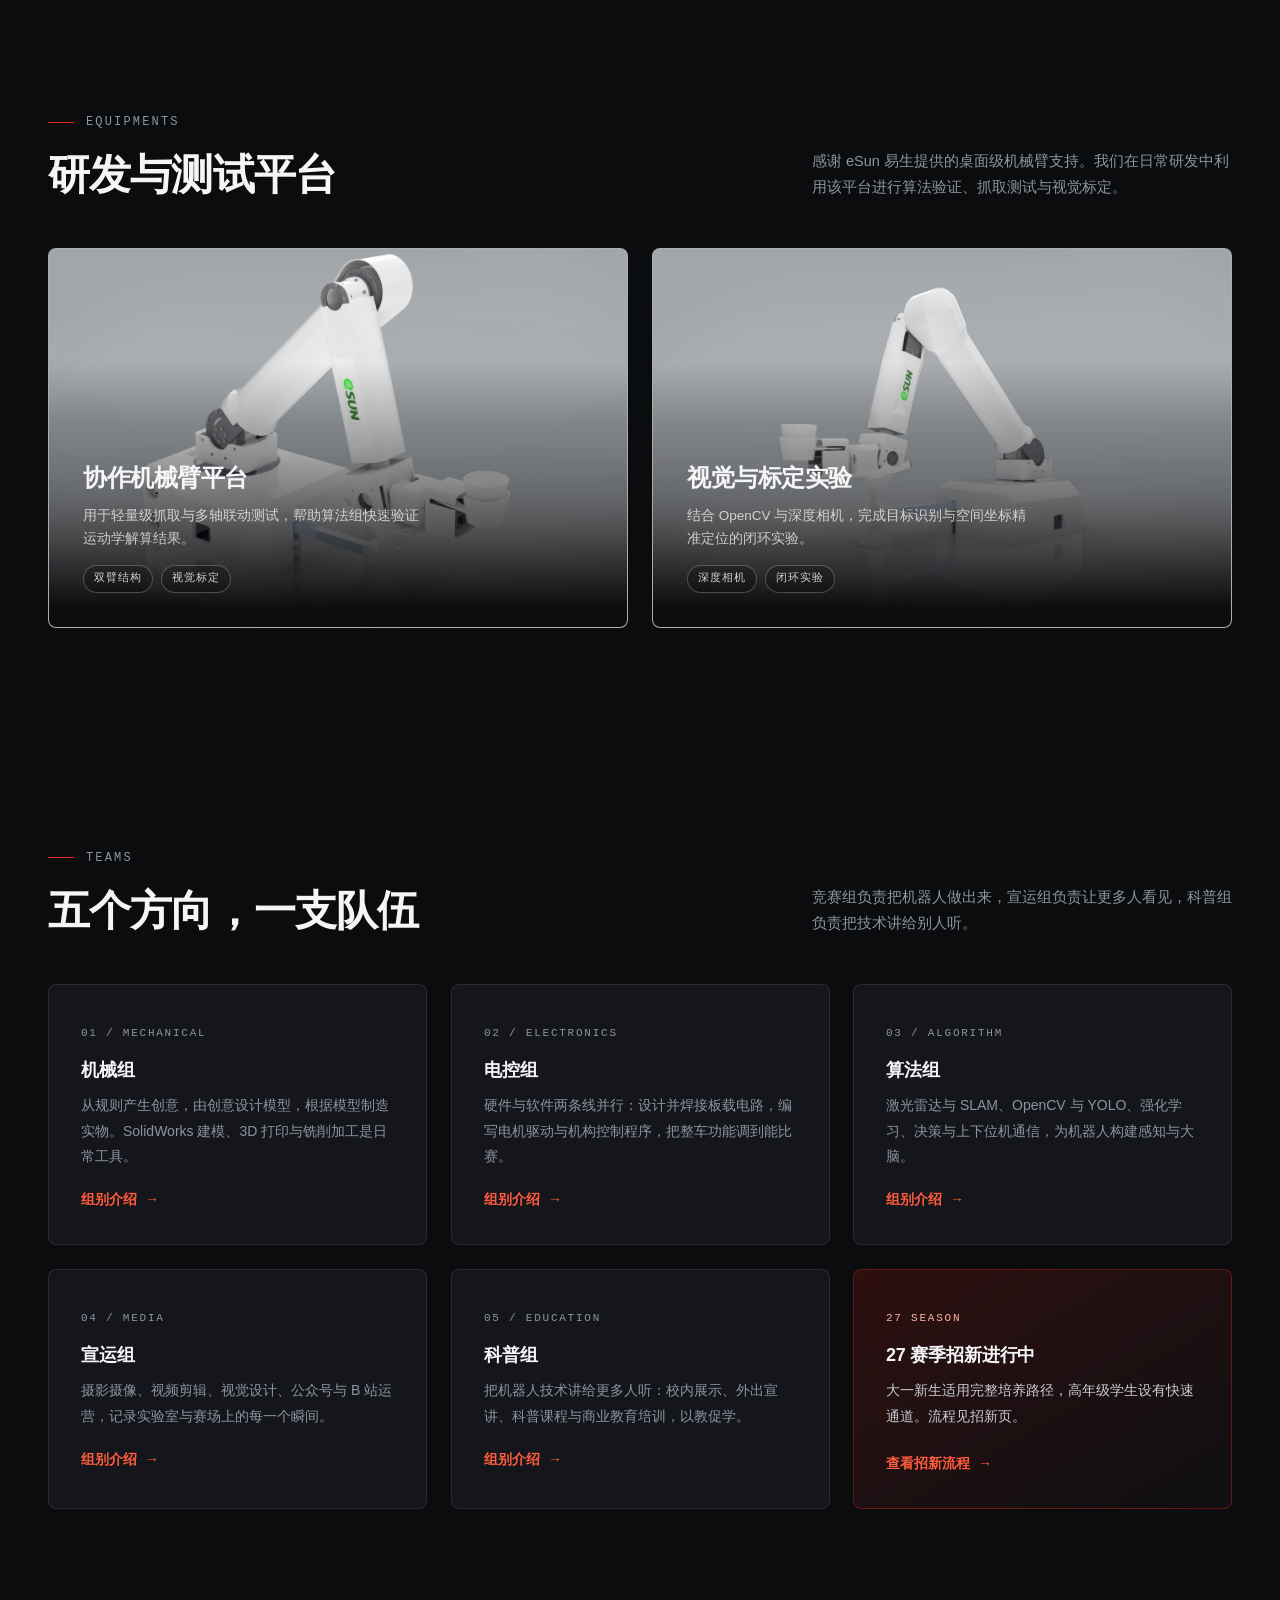
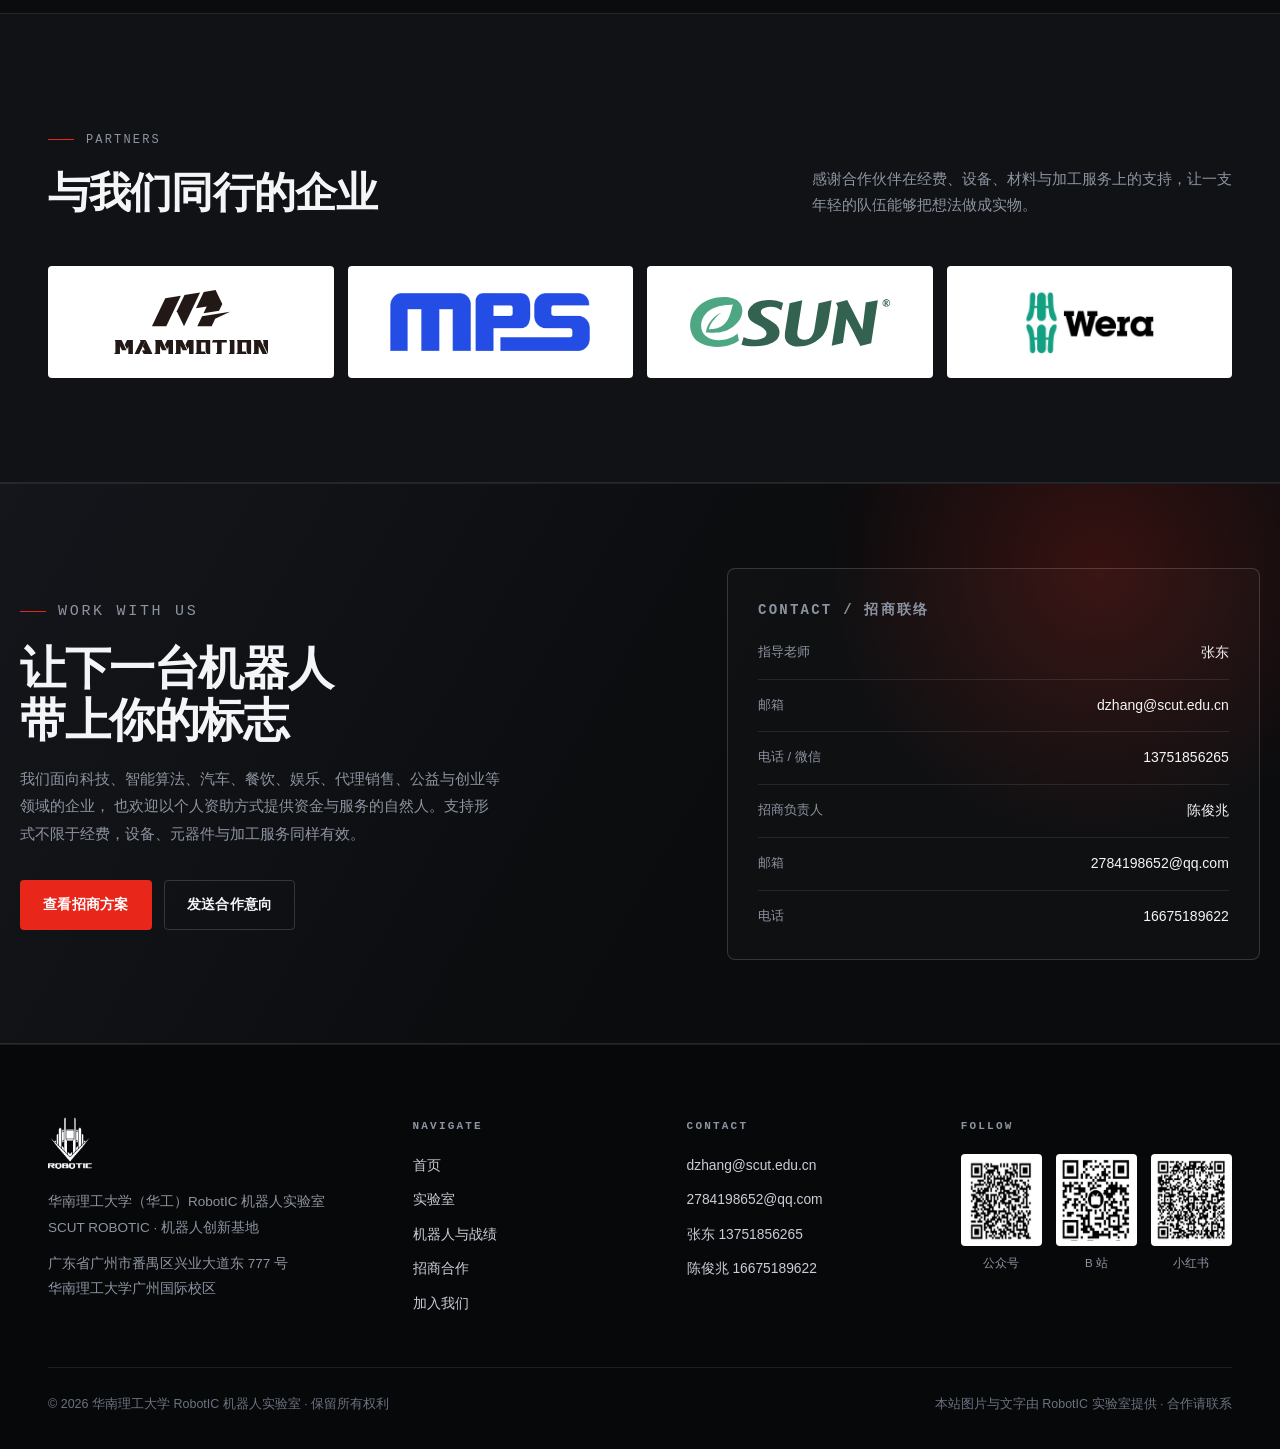
==== commit ab9ba413: "Update index.html" ====
--- a/index.html
+++ b/index.html
@@ -138,20 +138,21 @@
       ROBOCON 全国大学生机器人大赛 —— 用约十个月，把一纸规则变成一台能上场的机器人。
     </p>
        <div class="hero__actions">
-  <!-- 主按钮：加入实验室（保持你现在的黑色实心版） -->
+  <!-- 实心主按钮 -->
   <a href="join.html" class="btn-17">
     <span class="text-container">
       <span class="text">加入实验室</span>
     </span>
   </a>
   
-  <!-- 次按钮：招商合作（改为幽灵透明版） -->
+  <!-- 幽灵次按钮（这次把 class 和结构都换掉） -->
   <a href="sponsor.html" class="btn-17 btn-17--ghost">
     <span class="text-container">
       <span class="text">招商合作</span>
     </span>
   </a>
 </div>
+	  
       <span class="chip chip--red"><b>2026</b> 全国一等奖 ×1</span>
       <span class="chip"><b>全国二等奖</b> ×3</span>
       <span class="chip"><b>优秀组织奖</b></span>
--- a/assets/css/style.css
+++ b/assets/css/style.css
@@ -2447,308 +2447,119 @@
   .cursor-glow { display: none; }
 }
 
-/* From Uiverse.io by Nawsome */ 
-.svg-frame {
-  position: relative;
-  width: 300px;
-  height: 300px;
-  transform-style: preserve-3d;
-  display: flex;
-  justify-content: center;
-  align-items: center;
-}
-
-.svg-frame svg {
-  position: absolute;
-  transition: .5s;
-  z-index: calc(1 - (0.2 * var(--j)));
-  transform-origin: center;
-  width: 344px;
-  height: 344px;
-  fill: none;
-}
-
-.svg-frame:hover svg {
-  transform: rotate(-80deg) skew(30deg) translateX(calc(45px * var(--i))) translateY(calc(-35px * var(--i)));
-}
-
-.svg-frame svg #center {
-  transition: .5s;
-  transform-origin: center;
-}
-
-.svg-frame:hover svg #center {
-  transform: rotate(-30deg) translateX(45px) translateY(-3px);
-}
-
-#out2 {
-  animation: rotate16 7s ease-in-out infinite alternate;
-  transform-origin: center;
-}
-
-#out3 {
-  animation: rotate16 3s ease-in-out infinite alternate;
-  transform-origin: center;
-  stroke: #ff0;
-}
-
-#inner3,
-#inner1 {
-  animation: rotate16 4s ease-in-out infinite alternate;
-  transform-origin: center;
-}
-
-#center1 {
-  fill: #ff0;
-  animation: rotate16 2s ease-in-out infinite alternate;
-  transform-origin: center;
-}
-
-@keyframes rotate16 {
-  to {
-    transform: rotate(360deg);
-  }
-}
-
-/* From Uiverse.io by harsh_8704 */ 
-.button-wrapper {
-  position: relative;
-  transform-style: preserve-3d;
-  transition: transform 0.2s ease;
-  padding: 40px;
-}
-
-.spiderverse-button {
-  position: relative;
-  padding: 15px 30px;
-  font-size: 24px;
-  font-weight: 900;
-  border: none;
-  border-radius: 50px;
-  cursor: pointer;
-  background: #fff;
-  color: #000;
-  text-transform: uppercase;
-  letter-spacing: 3px;
-  transform-style: preserve-3d;
-  transition: all 0.15s ease;
-  font-family: Arial, sans-serif;
-  text-shadow:
-    -1px -1px 0 #000,
-    1px -1px 0 #000,
-    -1px 1px 0 #000,
-    1px 1px 0 #000;
-}
-
-.glitch-text {
-  position: relative;
-  display: inline-block;
-}
-
-.glitch-layers {
-  position: absolute;
+/* ============================================
+   滚动出现动效增强
+   ============================================ */
+[data-reveal] {
+  opacity: 0;
+  transform: translateY(16px);
+  transition: opacity 0.5s cubic-bezier(0.16, 1, 0.3, 1), transform 0.5s cubic-bezier(0.16, 1, 0.3, 1);
+  will-change: opacity, transform;
+}
+[data-reveal].is-revealed {
+  opacity: 1;
+  transform: translateY(0);
+}
+[data-reveal-delay="80"] { transition-delay: 80ms; }
+[data-reveal-delay="160"] { transition-delay: 160ms; }
+[data-reveal-delay="240"] { transition-delay: 240ms; }
+
+/* ============================================
+   卡片悬浮升级
+   ============================================ */
+.card, .showcase__item, .entry__item {
+  transition: transform 0.3s cubic-bezier(0.16, 1, 0.3, 1), box-shadow 0.3s ease, border-color 0.3s ease;
+}
+.card:hover, .showcase__item:hover, .entry__item:hover {
+  transform: translateY(-6px);
+  box-shadow: 0 20px 50px rgba(0, 0, 0, 0.18);
+  border-color: rgba(255, 255, 255, 0.12);
+}
+.card:hover img, .showcase__item:hover img {
+  transform: scale(1.03);
+}
+
+/* ============================================
+   鼠标跟随光晕
+   ============================================ */
+.cursor-glow {
+  position: fixed;
   top: 0;
   left: 0;
-  width: 100%;
-  height: 100%;
-}
-
-.glitch-layer {
-  position: absolute;
-  content: "CLICK ME";
-  top: 0;
-  left: 0;
-  width: 100%;
-  height: 100%;
-  display: flex;
+  width: 400px;
+  height: 400px;
+  border-radius: 50%;
+  pointer-events: none;
+  z-index: 9999;
+  background: radial-gradient(circle, rgba(120, 160, 255, 0.08) 0%, rgba(120, 160, 255, 0.03) 30%, transparent 70%);
+  transform: translate(-50%, -50%);
+  transition: opacity 0.3s ease;
+  opacity: 0;
+  mix-blend-mode: screen;
+  will-change: transform;
+}
+@media (max-width: 1024px), (prefers-reduced-motion: reduce) {
+  .cursor-glow { display: none; }
+}
+
+/* ============================================
+   新版 17 号按钮 (加入实验室)
+   ============================================ */
+.btn-17 {
+  -webkit-tap-highlight-color: transparent;
+  background-color: transparent;
+  cursor: pointer;
+  font-family: var(--sans);
+  font-size: 14px;
+  font-weight: 600;
+  line-height: 1.5;
+  text-transform: uppercase;
+  display: inline-flex;
   align-items: center;
   justify-content: center;
+  text-decoration: none;
+  border-radius: 99rem;
+  border: 1px solid rgba(255, 255, 255, 0.3);
+  padding: 12px 28px;
+  z-index: 0;
+  color: #fff;
+  transition: border-color 0.2s ease;
+  position: relative;
+  overflow: hidden;
+}
+.btn-17:hover { border-color: #fff; }
+.btn-17 .text-container { display: block; position: relative; }
+.btn-17 .text { display: block; position: relative; white-space: nowrap; transition: color 0.2s ease; }
+.btn-17:hover .text {
+  animation: move-up-alternate 0.3s forwards;
+  color: #000;
+}
+@keyframes move-up-alternate {
+  0% { transform: translateY(0); }
+  50% { transform: translateY(80%); }
+  51% { transform: translateY(-80%); }
+  to { transform: translateY(0); }
+}
+.btn-17:after, .btn-17:before {
+  --skew: 0.2;
   background: #fff;
-  border-radius: 50px;
-  opacity: 0;
-  transition: all 0.15s ease;
-}
-
-.layer-1 {
-  color: #0ff;
-  transform-origin: center;
-}
-
-.layer-2 {
-  color: #f0f;
-  transform-origin: center;
-}
-
-.button-wrapper:hover .layer-1 {
-  opacity: 1;
-  animation: glitchLayer1 0.4s steps(2) infinite;
-}
-
-.button-wrapper:hover .layer-2 {
-  opacity: 1;
-  animation: glitchLayer2 0.4s steps(2) infinite;
-}
-
-.button-wrapper:hover .spiderverse-button {
-  animation: buttonGlitch 0.3s steps(2) infinite;
-  box-shadow:
-    0 0 20px rgba(255, 255, 255, 0.5),
-    0 0 30px rgba(0, 255, 255, 0.5),
-    0 0 40px rgba(255, 0, 255, 0.5);
-}
-
-.noise {
+  content: "";
+  display: block;
+  height: 102%;
+  left: calc(-50% - 50% * var(--skew));
+  pointer-events: none;
   position: absolute;
-  top: -50%;
-  left: -50%;
-  width: 200%;
-  height: 200%;
-  background: repeating-radial-gradient(
-    circle at 50% 50%,
-    transparent 0,
-    rgba(0, 0, 0, 0.1) 1px,
-    transparent 2px
-  );
-  pointer-events: none;
-  opacity: 0;
-  transition: opacity 0.3s;
-  animation: noise 0.2s steps(2) infinite;
-}
-
-.button-wrapper:hover .noise {
-  opacity: 1;
-}
-
-@keyframes buttonGlitch {
-  0% {
-    transform: translate(0) scale(1.1);
-  }
-  25% {
-    transform: translate(-10px, 5px) scale(1.15) skew(-5deg);
-  }
-  50% {
-    transform: translate(10px, -5px) scale(1.1) skew(5deg);
-  }
-  75% {
-    transform: translate(-15px, -5px) scale(1.05) skew(-3deg);
-  }
-  100% {
-    transform: translate(0) scale(1.1);
-  }
-}
-
-@keyframes glitchLayer1 {
-  0% {
-    transform: translate(-20px, -10px) scale(1.1) skew(-10deg);
-    clip-path: polygon(0 20%, 100% 20%, 100% 50%, 0 50%);
-  }
-  25% {
-    transform: translate(20px, 10px) scale(1.2) skew(10deg);
-    clip-path: polygon(0 30%, 100% 30%, 100% 60%, 0 60%);
-  }
-  50% {
-    transform: translate(-15px, 5px) scale(0.9) skew(-5deg);
-    clip-path: polygon(0 10%, 100% 10%, 100% 40%, 0 40%);
-  }
-  75% {
-    transform: translate(15px, -5px) scale(1.3) skew(5deg);
-    clip-path: polygon(0 40%, 100% 40%, 100% 70%, 0 70%);
-  }
-  100% {
-    transform: translate(-20px, -10px) scale(1.1) skew(-10deg);
-    clip-path: polygon(0 20%, 100% 20%, 100% 50%, 0 50%);
-  }
-}
-
-@keyframes glitchLayer2 {
-  0% {
-    transform: translate(20px, 10px) scale(1.1) skew(10deg);
-    clip-path: polygon(0 50%, 100% 50%, 100% 80%, 0 80%);
-  }
-  25% {
-    transform: translate(-20px, -10px) scale(1.2) skew(-10deg);
-    clip-path: polygon(0 60%, 100% 60%, 100% 90%, 0 90%);
-  }
-  50% {
-    transform: translate(15px, -5px) scale(0.9) skew(5deg);
-    clip-path: polygon(0 40%, 100% 40%, 100% 70%, 0 70%);
-  }
-  75% {
-    transform: translate(-15px, 5px) scale(1.3) skew(-5deg);
-    clip-path: polygon(0 70%, 100% 70%, 100% 100%, 0 100%);
-  }
-  100% {
-    transform: translate(20px, 10px) scale(1.1) skew(10deg);
-    clip-path: polygon(0 50%, 100% 50%, 100% 80%, 0 80%);
-  }
-}
-
-@keyframes noise {
-  0% {
-    transform: translate(0, 0);
-  }
-  10% {
-    transform: translate(-5%, -5%);
-  }
-  20% {
-    transform: translate(10%, 5%);
-  }
-  30% {
-    transform: translate(-5%, 10%);
-  }
-  40% {
-    transform: translate(15%, -5%);
-  }
-  50% {
-    transform: translate(-10%, 15%);
-  }
-  60% {
-    transform: translate(5%, -10%);
-  }
-  70% {
-    transform: translate(-15%, 5%);
-  }
-  80% {
-    transform: translate(10%, 10%);
-  }
-  90% {
-    transform: translate(-5%, 15%);
-  }
-  100% {
-    transform: translate(0, 0);
-  }
-}
-
-.glitch-slice {
-  position: absolute;
-  width: 120%;
-  height: 5px;
-  background: #fff;
-  opacity: 0;
-  animation: slice 3s linear infinite;
-}
-
-@keyframes slice {
-  0% {
-    top: -10%;
-    opacity: 0;
-  }
-  1% {
-    opacity: 0.5;
-  }
-  3% {
-    opacity: 0;
-  }
-  50% {
-    top: 110%;
-  }
-  100% {
-    top: 110%;
-  }
-}
+  top: -104%;
+  transform: skew(calc(150deg * var(--skew))) translateY(var(--progress, 0));
+  transition: transform 0.2s ease;
+  width: 100%;
+}
+.btn-17:after { --progress: 0%; left: calc(50% + 50% * var(--skew)); top: 102%; z-index: -1; }
+.btn-17:hover:before { --progress: 100%; }
+.btn-17:hover:after { --progress: -102%; }
 
 /* ============================================
-   Uiverse 高级下划线文字按钮 (修复换行版)
+   下划线文字按钮 (link-btn)
    ============================================ */
 .link-btn {
   --primary-color: #e0e0e0;
@@ -2764,884 +2575,87 @@
   background: none;
   border: none;
   padding: 0;
-  white-space: nowrap; /* 强制不换行 */
-  font-family: 'Inter', sans-serif;
-}
-
-.link-btn span {
-  margin: 0;
-  position: relative;
-  font-size: 16px;
-  color: var(--primary-color);
-  transition: 0.3s;
   white-space: nowrap;
-}
-
-/* 底部的红线 */
-.link-btn::after {
-  position: absolute;
-  content: "";
-  width: 0;
-  left: 0;
-  bottom: -4px; 
-  background: var(--hovered-color);
-  height: 2px;
-  transition: 0.3s ease-out;
-}
-
-/* 文字的红色覆盖层 */
-.link-btn span::before {
-  position: absolute;
-  content: attr(data-text);
-  width: 0%;
-  inset: 0;
-  color: var(--hovered-color);
-  overflow: hidden;
-  white-space: nowrap;
-  transition: 0.3s ease-out;
-}
-
-.link-btn:hover::after {
-  width: 100%;
-}
-
-.link-btn:hover span::before {
-  width: 100%;
-}
-
-/* 箭头动画 */
-.link-btn:hover svg {
-  transform: translateX(4px);
-  color: var(--hovered-color);
-}
-
-.link-btn svg {
-  color: var(--primary-color);
-  transition: 0.2s;
-  position: relative;
-  width: 15px;
-  height: 15px;
-  transition-delay: 0.2s;
-  flex-shrink: 0; /* 防止箭头被挤扁 */
-}
+  font-family: var(--sans);
+  width: fit-content;
+  justify-content: flex-start;
+  align-self: flex-start;
+}
+.link-btn span { margin: 0; position: relative; font-size: 16px; color: var(--primary-color); transition: 0.3s; white-space: nowrap; }
+.link-btn::after { position: absolute; content: ""; width: 0; left: 0; bottom: -4px; background: var(--hovered-color); height: 2px; transition: 0.3s ease-out; }
+.link-btn span::before { position: absolute; content: attr(data-text); width: 0%; inset: 0; color: var(--hovered-color); overflow: hidden; white-space: nowrap; transition: 0.3s ease-out; }
+.link-btn:hover::after { width: 100%; }
+.link-btn:hover span::before { width: 100%; }
+.link-btn:hover svg { transform: translateX(4px); color: var(--hovered-color); }
+.link-btn svg { color: var(--primary-color); transition: 0.2s; position: relative; width: 15px; height: 15px; transition-delay: 0.2s; flex-shrink: 0; }
 
 /* ============================================
-   Uiverse 3D 翻转机械臂卡片（最终版）
+   机械臂卡片完美覆盖版（彻底解决白边和文字问题）
    ============================================ */
-.uiverse-card {
-  position: relative;
-  width: 100%;
-  height: 400px;
-  background-color: rgba(255, 255, 255, 0.03);
-  border-radius: 16px;
-  display: flex;
-  align-items: center;
-  justify-content: center;
-  overflow: hidden;
-  perspective: 1000px;
-  border: 1px solid rgba(255, 255, 255, 0.08);
-  transition: all 0.6s cubic-bezier(0.175, 0.885, 0.32, 1.275);
-}
-
-/* 初始状态的图片 */
-.uiverse-card img {
-  width: 85%;
-  height: 85%;
-  object-fit: contain;
-  transition: all 0.6s cubic-bezier(0.175, 0.885, 0.32, 1.275);
-  mix-blend-mode: lighten;
-}
-
-/* 悬浮时卡片的微动和发光 */
-.uiverse-card:hover {
-  transform: scale(1.02) translateY(-5px);
-  box-shadow: 0 15px 35px rgba(232, 38, 26, 0.15);
-  border-color: rgba(232, 38, 26, 0.4);
-}
-
-/* 翻转的文字内容层（初始藏在下方） */
-.uiverse-card__content {
-  position: absolute;
-  top: 0;
-  left: 0;
-  width: 100%;
-  height: 100%;
-  padding: 40px 30px;
-  box-sizing: border-box;
-  background-color: #14161b; /* 使用你网站的主色调 */
-  transform: rotateX(-90deg);
-  transform-origin: bottom;
-  transition: all 0.6s cubic-bezier(0.175, 0.885, 0.32, 1.275);
-  display: flex;
-  flex-direction: column;
-  justify-content: center;
-}
-
-/* 悬浮时文字层翻上来 */
-.uiverse-card:hover .uiverse-card__content {
-  transform: rotateX(0deg);
-}
-
-/* 悬浮时图片淡出缩小 */
-.uiverse-card:hover img {
-  opacity: 0;
-  transform: scale(0.8);
-}
-
-/* 内部文字排版 */
-.uiverse-card__title {
-  margin: 0 0 16px 0;
-  font-size: 24px;
-  color: #fff;
-  font-weight: 700;
-  letter-spacing: 1px;
-}
-
-.uiverse-card__description {
-  margin: 0;
-  font-size: 15px;
-  color: #8d94a1; /* 你网站的基础灰色 */
-  line-height: 1.8;
-}
-
-/* =========================================
-   机械臂展示区重写
-   ========================================= */
-
-/* 1. 父容器改为纵向居中，让动画在上面 */
-.robot-showcase-section {
-  display: flex;
-  flex-direction: column;
-  align-items: center;
-  padding-top: 60px; /* 调整上方间距 */
-  padding-bottom: 80px;
-}
-
-.svg-frame-wrapper {
-  margin-bottom: 50px; /* 动画与下方卡片的间距 */
-}
-
-/* 2. 限制卡片宽度，并用 gap 和背景色形成“一个大边框” */
-.showcase {
-  display: grid;
-  grid-template-columns: repeat(2, 1fr);
-  gap: 1px; /* 中间只留 1px 缝隙 */
-  width: 100%;
-  max-width: 900px; /* 限制最大宽度，不再无限宽 */
-  margin: 0 auto;
-  background: var(--line); /* 缝隙的颜色（借用边框色） */
-  border: 1px solid var(--line-2); /* 最外侧的边框 */
-  border-radius: var(--radius-lg);
-  overflow: hidden; /* 切掉内部直角 */
-}
-
-/* 3. 单个卡片重置布局 */
-.showcase__item {
-  position: relative;
-  background: var(--bg-2); /* 卡片底色 */
-  display: flex;
-  flex-direction: column;
-  min-height: auto;
-  border: none;
-  border-radius: 0;
-  align-items: stretch; /* 覆盖原来的 flex-end */
-  transition: background 0.3s ease;
-}
-
-.showcase__item:hover {
-  background: var(--surface);
-}
-
-/* 4. 图片不再绝对定位，自适应容器 */
+/* 强制将图片作为背景铺满 */
 .showcase__item img {
-  position: relative;
-  width: 100%;
-  height: auto;
-  aspect-ratio: 4 / 3; /* 锁定比例，保证两张图一样高 */
-  object-fit: contain;
-  padding: 20px;
-  background: #f4f5f7; /* 图片背景色 */
-  border-bottom: 1px solid var(--line);
-  transition: transform 0.5s var(--ease);
-}
-
+  position: absolute !important;
+  inset: 0 !important;
+  width: 100% !important;
+  height: 100% !important;
+  object-fit: cover !important;
+  object-position: center !important;
+  /* 放大一点点，裁掉边缘多余的白边 */
+  transform: scale(1.05) !important;
+  transition: transform 0.8s var(--ease) !important;
+  z-index: 0 !important;
+}
+
+/* 悬浮放大 */
 .showcase__item:hover img {
-  transform: scale(1.04);
-}
-
-/* 5. 隐藏原先覆盖在底部的渐变黑遮罩 */
+  transform: scale(1.1) !important;
+}
+
+/* 加深底部渐变，保证不管图片多白，底部文字一定清晰 */
 .showcase__item::after {
-  display: none;
-}
-
-/* 6. 文字区域随流排列在图片下方 */
+  content: "" !important;
+  position: absolute !important;
+  inset: 0 !important;
+  background: linear-gradient(180deg, transparent 30%, rgba(8, 9, 11, 0.98) 95%) !important;
+  z-index: 1 !important;
+  pointer-events: none !important;
+}
+
+/* 文字区域层级拔高 */
 .showcase__body {
-  position: relative;
-  z-index: 2;
-  padding: 28px 30px;
-  width: 100%;
-  flex-grow: 1;
-  background: transparent;
-}
-
-.showcase__body h3 {
-  margin: 0 0 10px;
-  font-size: 20px;
-  letter-spacing: -0.02em;
-  color: var(--ink);
-}
-
-.showcase__body p {
-  margin: 0;
-  font-size: 14px;
-  color: var(--muted);
-  line-height: 1.6;
-  max-width: 100%;
-}
-
-/* 响应式调整（小屏幕变单列） */
-@media (max-width: 860px) {
-  .showcase {
-    grid-template-columns: 1fr;
-  }
-}
-
-/* 给 Hero 区域开启 3D 透视空间 */
-.hero {
-  perspective: 1200px; 
-}
-
-/* 给图片加上平滑过渡，防止鼠标移动时抖动得太生硬 */
-.hero__media img {
-  /* 稍微放大一点，预留出旋转时的空间，避免边缘露出黑底 */
-  transform: scale(1.08); 
-  transition: transform 0.15s cubic-bezier(0.2, 0.8, 0.2, 1);
-  will-change: transform;
-}
-/* 给 Hero 区域开启 3D 透视空间 */
-.hero {
-  perspective: 1200px; 
-}
-
-/* 给图片加上平滑过渡，防止鼠标移动时抖动得太生硬 */
-.hero__media img {
-  /* 稍微放大一点，预留出旋转时的空间，避免边缘露出黑底 */
-  transform: scale(1.08); 
-  transition: transform 0.15s cubic-bezier(0.2, 0.8, 0.2, 1);
-  will-change: transform;
+  position: relative !important;
+  z-index: 2 !important;
 }
 
 /* ============================================
-   标题前 3D 旋转立方体
+   (可选) 如果页面标题里有那个转圈方块，这里保留样式
    ============================================ */
-.spinner-wrapper {
-  display: flex;
-  align-items: center;
-  gap: 12px; /* 立方体和文字之间的间距 */
-}
-
 .spinner {
   width: 24px;
   height: 24px;
-  --clr: #e8261a; /* 你的主题红 */
+  --clr: #e8261a;
   --clr-alpha: rgba(232, 38, 26, 0.15);
   animation: spinner 2.4s infinite ease;
   transform-style: preserve-3d;
-  flex-shrink: 0; /* 防止被挤压 */
-}
-
+  display: inline-block;
+  vertical-align: middle;
+  margin-right: 8px;
+}
 .spinner > div {
   background-color: var(--clr-alpha);
   height: 100%;
   position: absolute;
   width: 100%;
-  border: 1.5px solid var(--clr); /* 边框变细 */
-}
-
+  border: 1.5px solid var(--clr);
+}
 .spinner div:nth-of-type(1) { transform: translateZ(-12px) rotateY(180deg); }
 .spinner div:nth-of-type(2) { transform: rotateY(-270deg) translateX(50%); transform-origin: top right; }
 .spinner div:nth-of-type(3) { transform: rotateY(270deg) translateX(-50%); transform-origin: center left; }
 .spinner div:nth-of-type(4) { transform: rotateX(90deg) translateY(-50%); transform-origin: top center; }
 .spinner div:nth-of-type(5) { transform: rotateX(-90deg) translateY(50%); transform-origin: bottom center; }
 .spinner div:nth-of-type(6) { transform: translateZ(12px); }
-
 @keyframes spinner {
   0% { transform: rotate(45deg) rotateX(-25deg) rotateY(25deg); }
   50% { transform: rotate(45deg) rotateX(-385deg) rotateY(25deg); }
   100% { transform: rotate(45deg) rotateX(-385deg) rotateY(385deg); }
 }
-
-/* 1. 隐藏原本的红色短横线 */
-.section-head__label::before {
-  display: none !important;
-}
-
-/* 2. 调整 3D 旋转方块，使其适配文字大小 */
-.spinner {
-  width: 16px; /* 缩小尺寸，适配 12px 的文字 */
-  height: 16px;
-  --clr: #e8261a; /* 你的主题红 */
-  --clr-alpha: rgba(232, 38, 26, 0.15);
-  animation: spinner 2.4s infinite ease;
-  transform-style: preserve-3d;
-  display: inline-block;
-  flex-shrink: 0;
-  margin-right: 8px; /* 和后面的文字拉开一点距离 */
-  vertical-align: middle; /* 确保垂直居中 */
-}
-
-.spinner > span {
-  background-color: var(--clr-alpha);
-  height: 100%;
-  position: absolute;
-  width: 100%;
-  border: 1px solid var(--clr); /* 边框变细 */
-}
-
-/* 3D 位移按 16px 尺寸重新计算 */
-.spinner span:nth-of-type(1) { transform: translateZ(-8px) rotateY(180deg); }
-.spinner span:nth-of-type(2) { transform: rotateY(-270deg) translateX(50%); transform-origin: top right; }
-.spinner span:nth-of-type(3) { transform: rotateY(270deg) translateX(-50%); transform-origin: center left; }
-.spinner span:nth-of-type(4) { transform: rotateX(90deg) translateY(-50%); transform-origin: top center; }
-.spinner span:nth-of-type(5) { transform: rotateX(-90deg) translateY(50%); transform-origin: bottom center; }
-.spinner span:nth-of-type(6) { transform: translateZ(8px); }
-
-/* 原本的动画关键帧保持不变 */
-@keyframes spinner {
-  0% { transform: rotate(45deg) rotateX(-25deg) rotateY(25deg); }
-  50% { transform: rotate(45deg) rotateX(-385deg) rotateY(25deg); }
-  100% { transform: rotate(45deg) rotateX(-385deg) rotateY(385deg); }
-}
-
-/* From Uiverse.io by bociKond */ 
-.spinner {
-  width: 70.4px;
-  height: 70.4px;
-  --clr: rgb(247, 197, 159);
-  --clr-alpha: rgb(247, 197, 159,.1);
-  animation: spinner 1.6s infinite ease;
-  transform-style: preserve-3d;
-}
-
-.spinner > div {
-  background-color: var(--clr-alpha);
-  height: 100%;
-  position: absolute;
-  width: 100%;
-  border: 3.5px solid var(--clr);
-}
-
-.spinner div:nth-of-type(1) {
-  transform: translateZ(-35.2px) rotateY(180deg);
-}
-
-.spinner div:nth-of-type(2) {
-  transform: rotateY(-270deg) translateX(50%);
-  transform-origin: top right;
-}
-
-.spinner div:nth-of-type(3) {
-  transform: rotateY(270deg) translateX(-50%);
-  transform-origin: center left;
-}
-
-.spinner div:nth-of-type(4) {
-  transform: rotateX(90deg) translateY(-50%);
-  transform-origin: top center;
-}
-
-.spinner div:nth-of-type(5) {
-  transform: rotateX(-90deg) translateY(50%);
-  transform-origin: bottom center;
-}
-
-.spinner div:nth-of-type(6) {
-  transform: translateZ(35.2px);
-}
-
-@keyframes spinner {
-  0% {
-    transform: rotate(45deg) rotateX(-25deg) rotateY(25deg);
-  }
-
-  50% {
-    transform: rotate(45deg) rotateX(-385deg) rotateY(25deg);
-  }
-
-  100% {
-    transform: rotate(45deg) rotateX(-385deg) rotateY(385deg);
-  }
-}
-
-/* ============================================
-   专门修复机械臂展示区（白底图片暗色适配）
-   ============================================ */
-/* 限定只对当前区块生效，不影响上面“机器人家谱” */
-.robot-showcase-section .showcase__item {
-  position: relative;
-  background-color: #14161b; /* 使用网站的深色背景 */
-  border: 1px solid var(--line);
-  border-radius: var(--radius-lg);
-  display: flex;
-  flex-direction: column;
-  align-items: center;
-  justify-content: flex-end; /* 内容靠下对齐 */
-  min-height: 420px;
-  overflow: hidden;
-  transition: transform 0.3s var(--ease), box-shadow 0.3s var(--ease);
-}
-
-/* 图片处理：不撑满，居中显示，留出空间 */
-.robot-showcase-section .showcase__item img {
-  position: absolute;
-  top: 30px;
-  left: 50%;
-  transform: translateX(-50%);
-  width: 85%;
-  height: 60%;
-  object-fit: contain; /* 完整显示图片，不裁切 */
-  transition: transform 0.6s var(--ease);
-  /* 使用正片叠底，让图片的浅灰背景完美融合进深色卡片 */
-  mix-blend-mode: lighten; 
-}
-
-/* 恢复原本的黑色渐变遮罩，让文字清晰可见 */
-.robot-showcase-section .showcase__item::after {
-  content: "";
-  position: absolute;
-  inset: 0;
-  background: linear-gradient(180deg, transparent 40%, rgba(8, 9, 11, 0.95) 100%);
-  pointer-events: none;
-  z-index: 1;
-}
-
-/* 文字区域提升层级，盖在渐变遮罩之上 */
-.robot-showcase-section .showcase__body {
-  position: relative;
-  z-index: 2;
-  padding: 30px;
-  width: 100%;
-  text-align: left;
-}
-
-/* 悬浮动效：卡片上浮，图片轻微放大 */
-.robot-showcase-section .showcase__item:hover {
-  transform: translateY(-6px);
-  box-shadow: 0 20px 50px rgba(0, 0, 0, 0.3);
-  border-color: rgba(255, 255, 255, 0.15);
-}
-
-.robot-showcase-section .showcase__item:hover img {
-  transform: translateX(-50%) scale(1.05);
-}
-
-/* ============================================
-   新版 17 号按钮 (完美适配暗色主题)
-   ============================================ */
-.btn-17,
-.btn-17 *,
-.btn-17 :after,
-.btn-17 :before,
-.btn-17:after,
-.btn-17:before {
-  border: 0 solid;
-  box-sizing: border-box;
-}
-
-.btn-17 {
-  -webkit-tap-highlight-color: transparent;
-  -webkit-appearance: button;
-  background-color: transparent;
-  background-image: none;
-  cursor: pointer;
-  font-family: var(--sans);
-  font-size: 14px; /* 与你旁边的按钮保持大小一致 */
-  font-weight: 600;
-  line-height: 1.5;
-  margin: 0;
-  padding: 0;
-  text-transform: uppercase;
-  display: inline-flex;
-  align-items: center;
-  justify-content: center;
-  text-decoration: none;
-  
-  border-radius: 99rem;
-  border: 1px solid rgba(255, 255, 255, 0.3); /* 默认淡白色边框 */
-  padding: 12px 28px;
-  z-index: 0;
-  color: #fff; /* 默认白字 */
-  transition: border-color 0.2s ease;
-}
-
-.btn-17:hover {
-  border-color: #fff;
-}
-
-.btn-17,
-.btn-17 .text-container {
-  overflow: hidden;
-  position: relative;
-}
-
-.btn-17 .text-container {
-  display: block;
-  /* 已删掉原版导致重叠的 mix-blend-mode */
-}
-
-.btn-17 .text {
-  display: block;
-  position: relative;
-  white-space: nowrap;
-  transition: color 0.2s ease;
-}
-
-/* 悬浮时文字向上跑再回来的动画 */
-.btn-17:hover .text {
-  -webkit-animation: move-up-alternate 0.3s forwards;
-  animation: move-up-alternate 0.3s forwards;
-  color: #000; /* 因为背景马上要变白，所以字变黑 */
-}
-
-@keyframes move-up-alternate {
-  0% { transform: translateY(0); }
-  50% { transform: translateY(80%); }
-  51% { transform: translateY(-80%); }
-  to { transform: translateY(0); }
-}
-
-/* 背景斜切填充特效 */
-.btn-17:after,
-.btn-17:before {
-  --skew: 0.2;
-  background: #fff;
-  content: "";
-  display: block;
-  height: 102%;
-  left: calc(-50% - 50% * var(--skew));
-  pointer-events: none;
-  position: absolute;
-  top: -104%;
-  transform: skew(calc(150deg * var(--skew))) translateY(var(--progress, 0));
-  transition: transform 0.2s ease;
-  width: 100%;
-}
-
-.btn-17:after {
-  --progress: 0%;
-  left: calc(50% + 50% * var(--skew));
-  top: 102%;
-  z-index: -1;
-}
-
-.btn-17:hover:before {
-  --progress: 100%;
-}
-
-.btn-17:hover:after {
-  --progress: -102%;
-}
-
-/* ============================================
-   修复机械臂卡片留白，完全还原图2沉浸式效果
-   ============================================ */
-.robot-showcase-section .showcase__item {
-  position: relative;
-  border-radius: var(--radius-lg);
-  overflow: hidden;
-  background: #14161b; /* 深色背景托底 */
-  display: flex;
-  align-items: flex-end; /* 内容靠底对齐 */
-  min-height: 420px; /* 确保和旁边的卡片一样高 */
-  border: 1px solid var(--line);
-}
-
-/* 图片处理：居中裁切，彻底铺满整个卡片 */
-.robot-showcase-section .showcase__item img {
-  position: absolute;
-  inset: 0;
-  width: 100%;
-  height: 100%;
-  object-fit: cover; /* 关键：裁切铺满，消灭白边 */
-  object-position: center; /* 居中裁切 */
-  transform: none;
-  mix-blend-mode: normal; /* 取消之前的混合模式 */
-  transition: transform 0.8s var(--ease);
-}
-
-/* 底部黑色渐变遮罩，让文字清清楚楚 */
-.robot-showcase-section .showcase__item::after {
-  content: "";
-  position: absolute;
-  inset: 0;
-  background: linear-gradient(180deg, transparent 40%, rgba(8, 9, 11, 0.95) 100%);
-  pointer-events: none;
-  z-index: 1;
-}
-
-/* 文字区域层级提升，压在遮罩上面 */
-.robot-showcase-section .showcase__body {
-  position: relative;
-  z-index: 2;
-  padding: 34px;
-  width: 100%;
-}
-
-/* 鼠标悬浮时，卡片整体上浮，图片微微放大 */
-.robot-showcase-section .showcase__item:hover {
-  transform: translateY(-6px);
-  box-shadow: 0 20px 50px rgba(0, 0, 0, 0.3);
-  border-color: rgba(255, 255, 255, 0.15);
-}
-
-.robot-showcase-section .showcase__item:hover img {
-  transform: scale(1.04);
-}
-
-/* ============================================
-   强制机械臂卡片与图谱卡片完美对齐
-   ============================================ */
-.robot-showcase-section .showcase__item {
-  position: relative !important;
-  display: flex !important;
-  align-items: flex-end !important; /* 文字死死贴在底部 */
-  min-height: 420px !important;
-  border-radius: var(--radius-lg) !important;
-  overflow: hidden !important;
-  border: 1px solid var(--line) !important;
-  background: #a1a6aa !important; /* 用灰色打底，防止纯白刺眼 */
-}
-
-/* 强制图片拉满铺满，不留任何白边 */
-.robot-showcase-section .showcase__item img {
-  position: absolute !important;
-  inset: 0 !important;
-  width: 100% !important;
-  height: 100% !important;
-  object-fit: cover !important; /* 核心：铺满裁切 */
-  object-position: center !important;
-  transform: none !important;
-  transition: transform 0.8s var(--ease) !important;
-}
-
-/* 加深底部的黑色渐变遮罩，吃掉图片底部的白底 */
-.robot-showcase-section .showcase__item::after {
-  content: "" !important;
-  position: absolute !important;
-  inset: 0 !important;
-  background: linear-gradient(180deg, transparent 30%, rgba(8, 9, 11, 0.98) 95%) !important;
-  pointer-events: none !important;
-  z-index: 1 !important;
-}
-
-/* 文字层级 */
-.robot-showcase-section .showcase__body {
-  position: relative !important;
-  z-index: 2 !important;
-  padding: 34px !important;
-  width: 100% !important;
-}
-
-/* 悬浮微动效 */
-.robot-showcase-section .showcase__item:hover img {
-  transform: scale(1.04) !important;
-}
-
-/* ============================================
-   机械臂卡片：彻底消灭白边 + 完美铺满
-   ============================================ */
-/* 确保卡片有高度，且内容靠底对齐 */
-.showcase__item {
-  min-height: 420px;
-}
-
-/* 强制图片铺满，并放大一点点裁掉边缘可能存在的白边 */
-.showcase__item img {
-  position: absolute !important;
-  top: 50% !important;
-  left: 50% !important;
-  width: 100% !important;
-  height: 100% !important;
-  object-fit: cover !important;
-  /* 核心：放大 1.1 倍，把图片自带的白色边框裁切到画面之外 */
-  transform: translate(-50%, -50%) scale(1.1) !important; 
-  transition: transform 0.8s var(--ease) !important;
-}
-
-/* 悬浮时微微再放大 */
-.showcase__item:hover img {
-  transform: translate(-50%, -50%) scale(1.15) !important;
-}
-
-/* ============================================
-   终极强制版：机械臂全屏铺满 + 底部渐变
-   ============================================ */
-.showcase__item {
-  position: relative !important;
-  display: flex !important;
-  align-items: flex-end !important; /* 文字沉底 */
-  min-height: 450px !important;
-  border-radius: var(--radius-lg) !important;
-  overflow: hidden !important;
-  background: #14161b !important; /* 深色底 */
-  border: 1px solid var(--line) !important;
-}
-
-/* 强制图片铺满整个卡片作为背景 */
-.showcase__item img {
-  position: absolute !important;
-  top: 0 !important;
-  left: 0 !important;
-  width: 100% !important;
-  height: 100% !important;
-  object-fit: cover !important;
-  object-position: center !important;
-  transform: none !important; 
-  transition: transform 0.8s var(--ease) !important;
-}
-
-/* 强制添加底部的黑色渐变遮罩，让文字清晰可见 */
-.showcase__item::after {
-  content: "" !important;
-  position: absolute !important;
-  top: 0 !important;
-  left: 0 !important;
-  width: 100% !important;
-  height: 100% !important;
-  /* 下半部分渐变为深黑色，吃掉图片原本的白底 */
-  background: linear-gradient(180deg, transparent 40%, rgba(11, 12, 14, 0.95) 100%) !important;
-  z-index: 1 !important;
-  pointer-events: none !important;
-}
-
-/* 强制文字浮在遮罩上方 */
-.showcase__body {
-  position: relative !important;
-  z-index: 2 !important;
-  padding: 34px !important;
-  width: 100% !important;
-}
-
-/* 悬浮微微放大效果 */
-.showcase__item:hover img {
-  transform: scale(1.05) !important;
-}
-
-/* ============================================
-   机械臂卡片对齐 R2 26 赛季样式
-   ============================================ */
-.showcase__item {
-  position: relative !important;
-  display: flex !important;
-  align-items: flex-end !important;
-  min-height: 420px !important;
-  border-radius: var(--radius-lg) !important;
-  overflow: hidden !important;
-  border: 1px solid var(--line) !important;
-  background: #14161b !important;
-}
-
-/* 强制图片铺满，裁掉多余白边 */
-.showcase__item img {
-  position: absolute !important;
-  inset: 0 !important;
-  width: 100% !important;
-  height: 100% !important;
-  object-fit: cover !important; 
-  object-position: center !important;
-  transform: scale(1.02) !important; /* 稍微放大一点点避免白边 */
-  transition: transform 0.8s var(--ease) !important;
-}
-
-/* 增加底部黑色渐变遮罩，让白色文字清晰可见 */
-.showcase__item::after {
-  content: "" !important;
-  position: absolute !important;
-  inset: 0 !important;
-  background: linear-gradient(180deg, transparent 30%, rgba(11, 12, 14, 0.95) 100%) !important;
-  z-index: 1 !important;
-  pointer-events: none !important;
-}
-
-/* 文字浮在渐变层之上 */
-.showcase__body {
-  position: relative !important;
-  z-index: 2 !important;
-  padding: 34px !important;
-  width: 100% !important;
-}
-
-/* 鼠标悬浮动效 */
-.showcase__item:hover img {
-  transform: scale(1.06) !important;
-}
-
-/* ============================================
-   机械臂卡片对齐 R2 26 赛季样式
-   ============================================ */
-.showcase__item {
-  position: relative !important;
-  display: flex !important;
-  align-items: flex-end !important;
-  min-height: 420px !important;
-  border-radius: var(--radius-lg) !important;
-  overflow: hidden !important;
-  border: 1px solid var(--line) !important;
-  background: #14161b !important;
-}
-
-/* 强制图片铺满，裁掉多余白边 */
-.showcase__item img {
-  position: absolute !important;
-  inset: 0 !important;
-  width: 100% !important;
-  height: 100% !important;
-  object-fit: cover !important; 
-  object-position: center !important;
-  transform: scale(1.02) !important; /* 稍微放大一点点避免白边 */
-  transition: transform 0.8s var(--ease) !important;
-}
-
-/* 增加底部黑色渐变遮罩，让白色文字清晰可见 */
-.showcase__item::after {
-  content: "" !important;
-  position: absolute !important;
-  inset: 0 !important;
-  background: linear-gradient(180deg, transparent 30%, rgba(11, 12, 14, 0.95) 100%) !important;
-  z-index: 1 !important;
-  pointer-events: none !important;
-}
-
-/* 文字浮在渐变层之上 */
-.showcase__body {
-  position: relative !important;
-  z-index: 2 !important;
-  padding: 34px !important;
-  width: 100% !important;
-}
-
-/* 鼠标悬浮动效 */
-.showcase__item:hover img {
-  transform: scale(1.06) !important;
-}
-/* ============================================
-   Button 17 - Ghost 透明变体（用于招商合作）
-   ============================================ */
-.btn-17.btn-17--ghost {
-  background-color: transparent;
-  /* 因为是在暗色背景上，用半透明白色做边框 */
-  border-color: rgba(255, 255, 255, 0.4); 
-  color: #fff;
-  transition: border-color 0.3s ease;
-}
-
-/* 悬停时边框变实 */
-.btn-17.btn-17--ghost:hover {
-  border-color: #fff;
-}
-
-/* 修正按钮内边距，让你两个按钮高度完全一致 */
-/* 你原来的 btn-17 是 0.8rem 3rem，这里保持统一 */
-.btn-17.btn-17--ghost {
-  padding: 0.8rem 3rem; 
-}
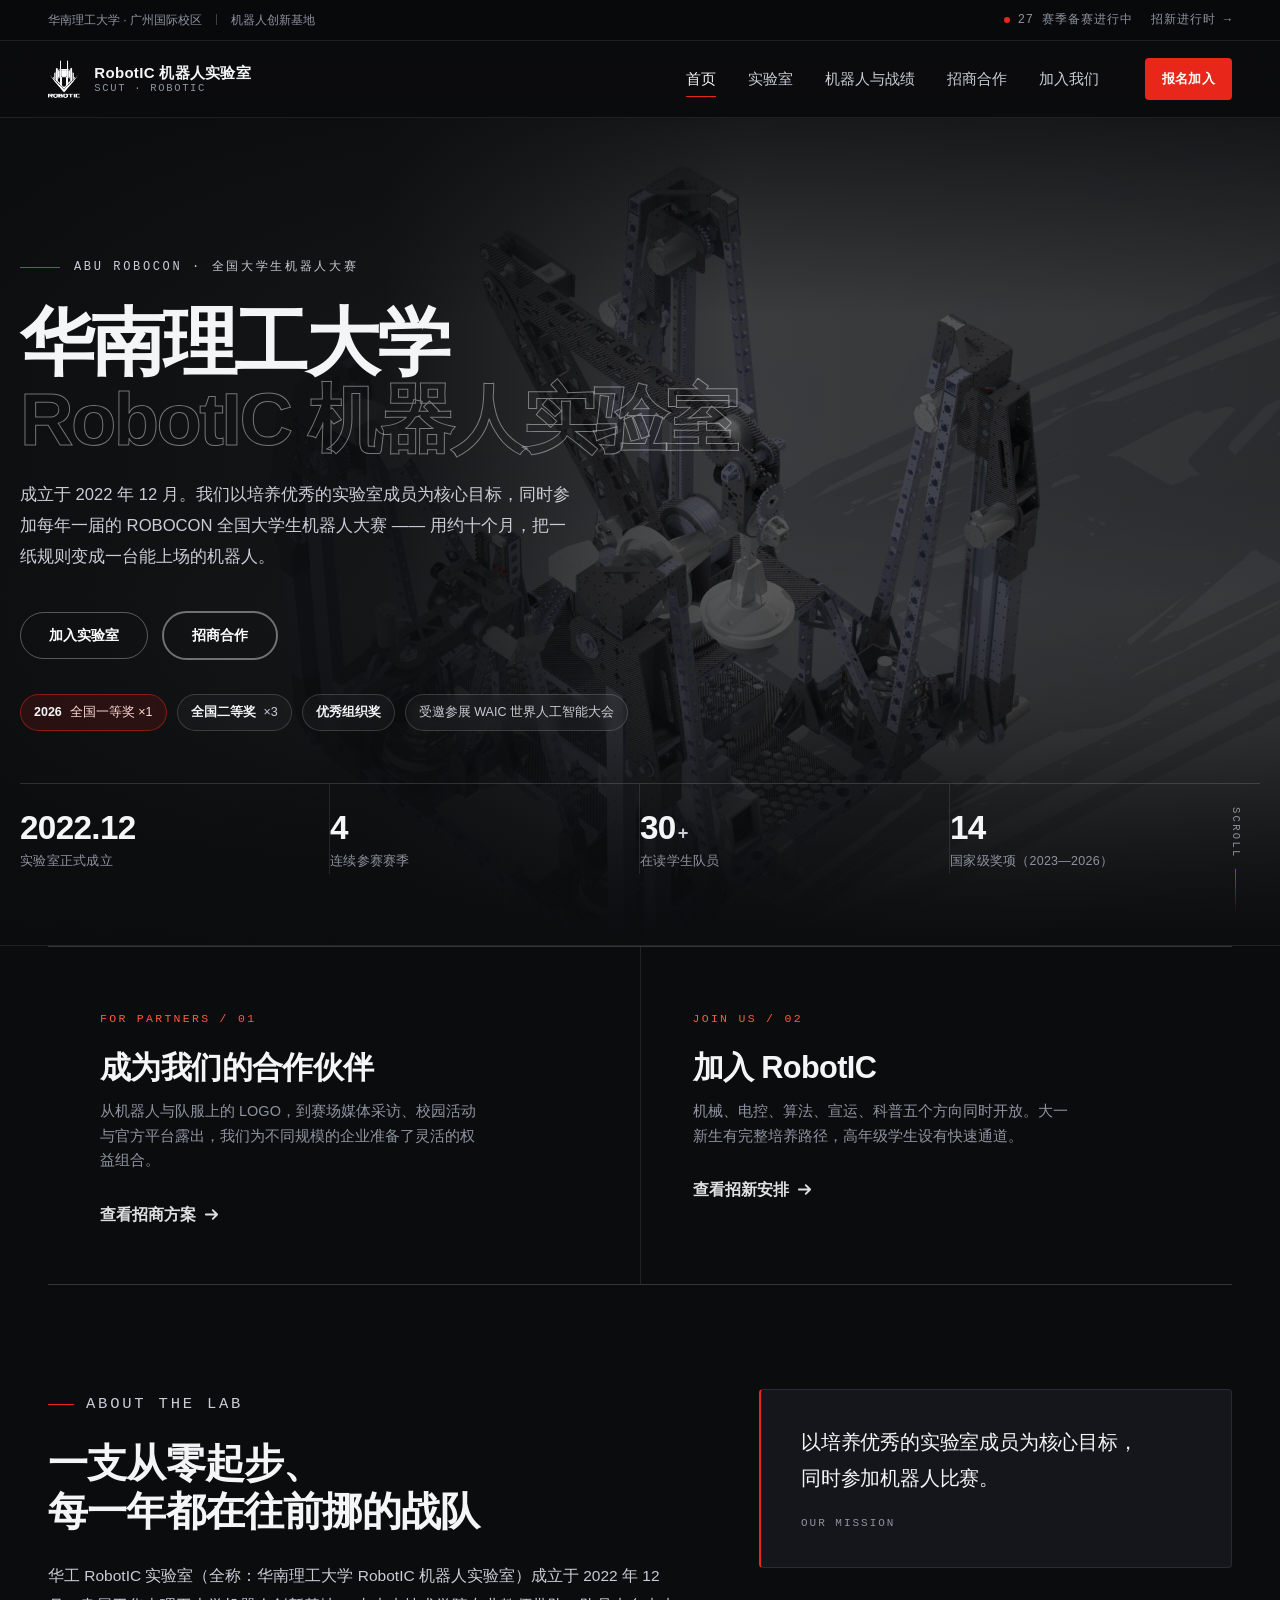
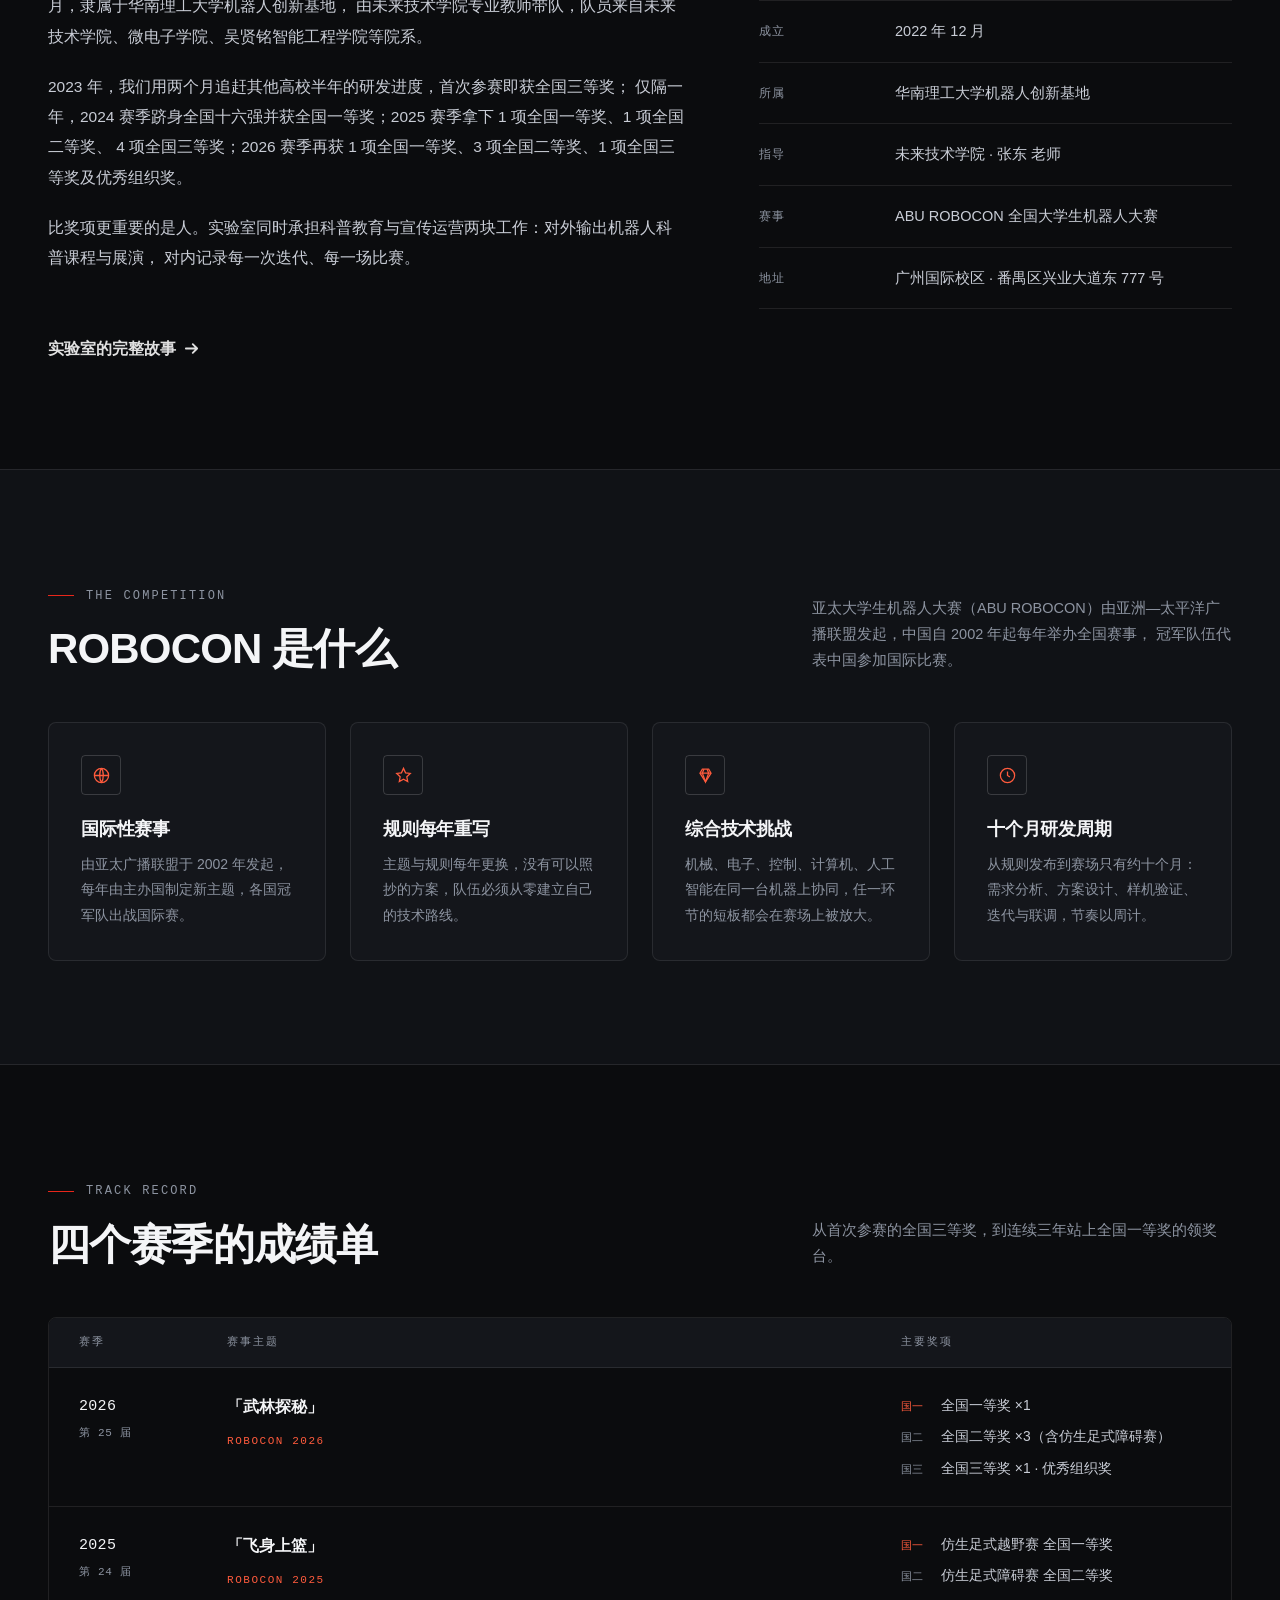
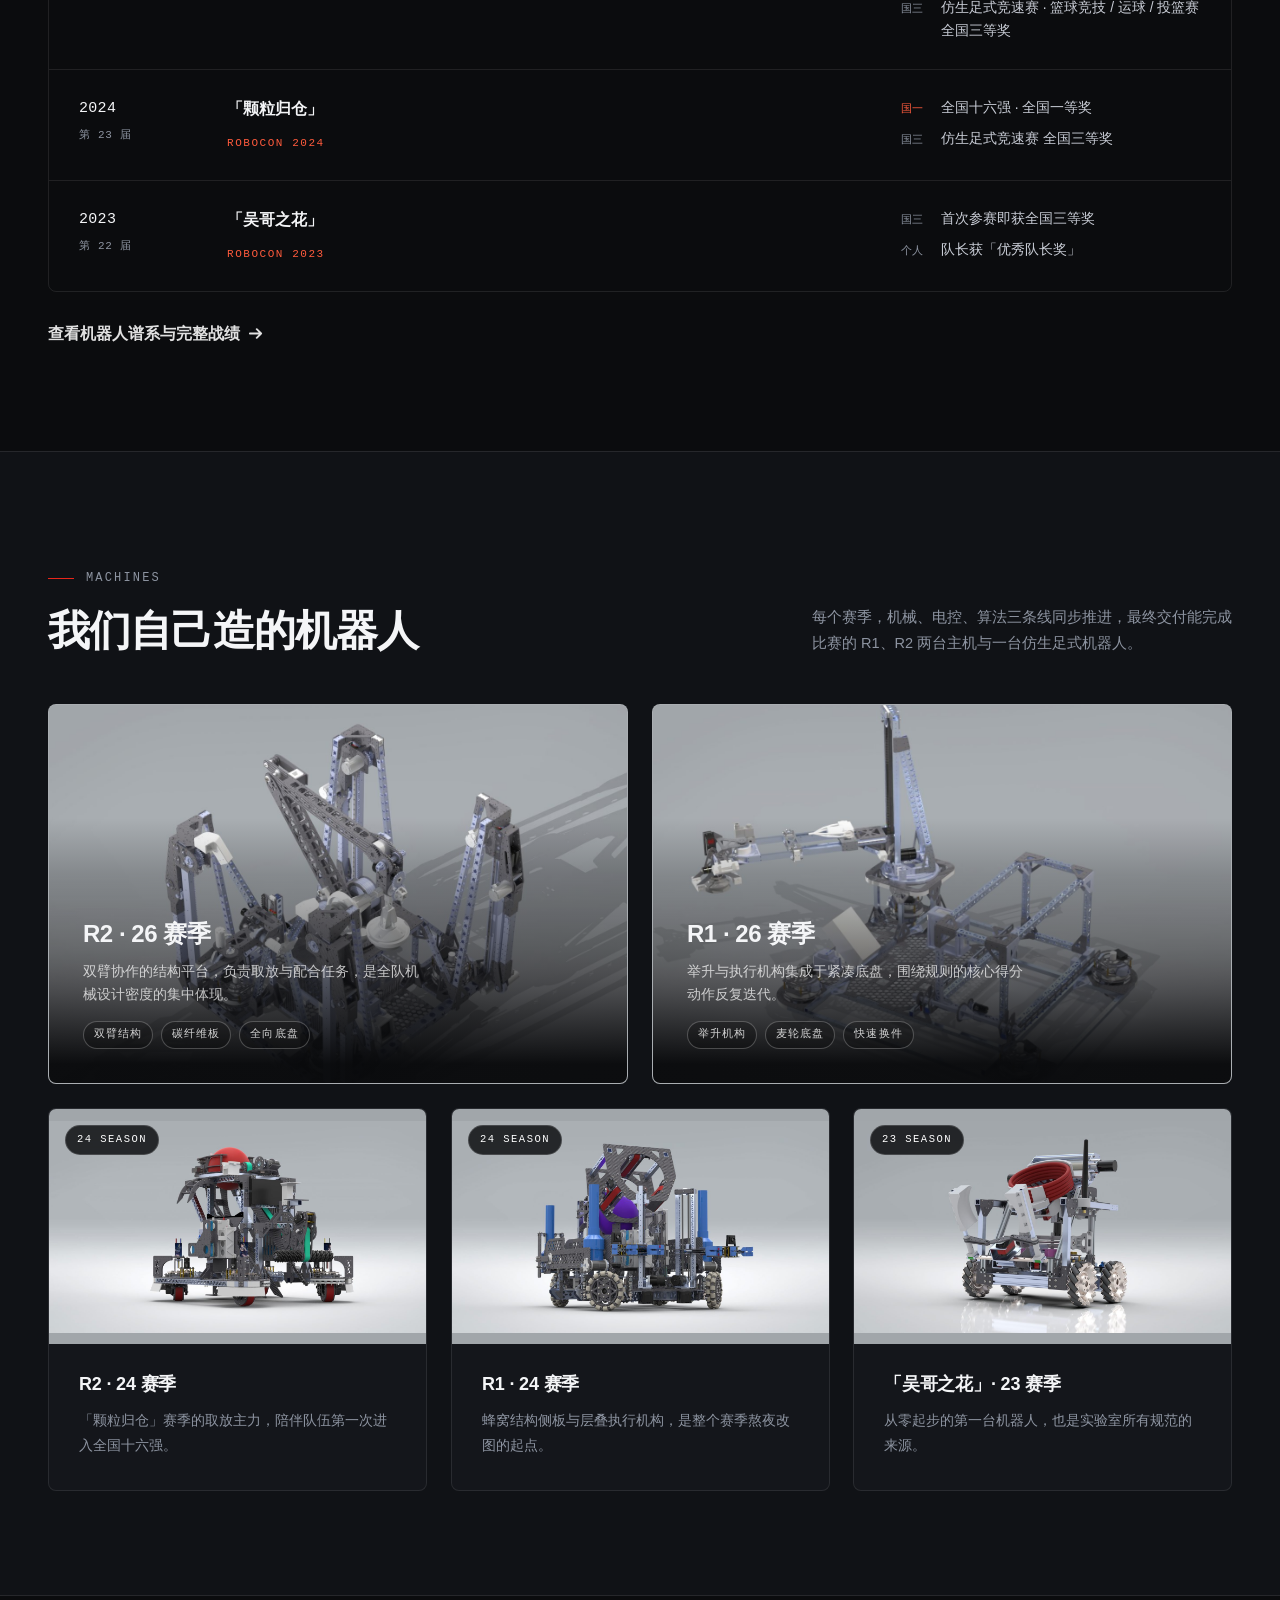
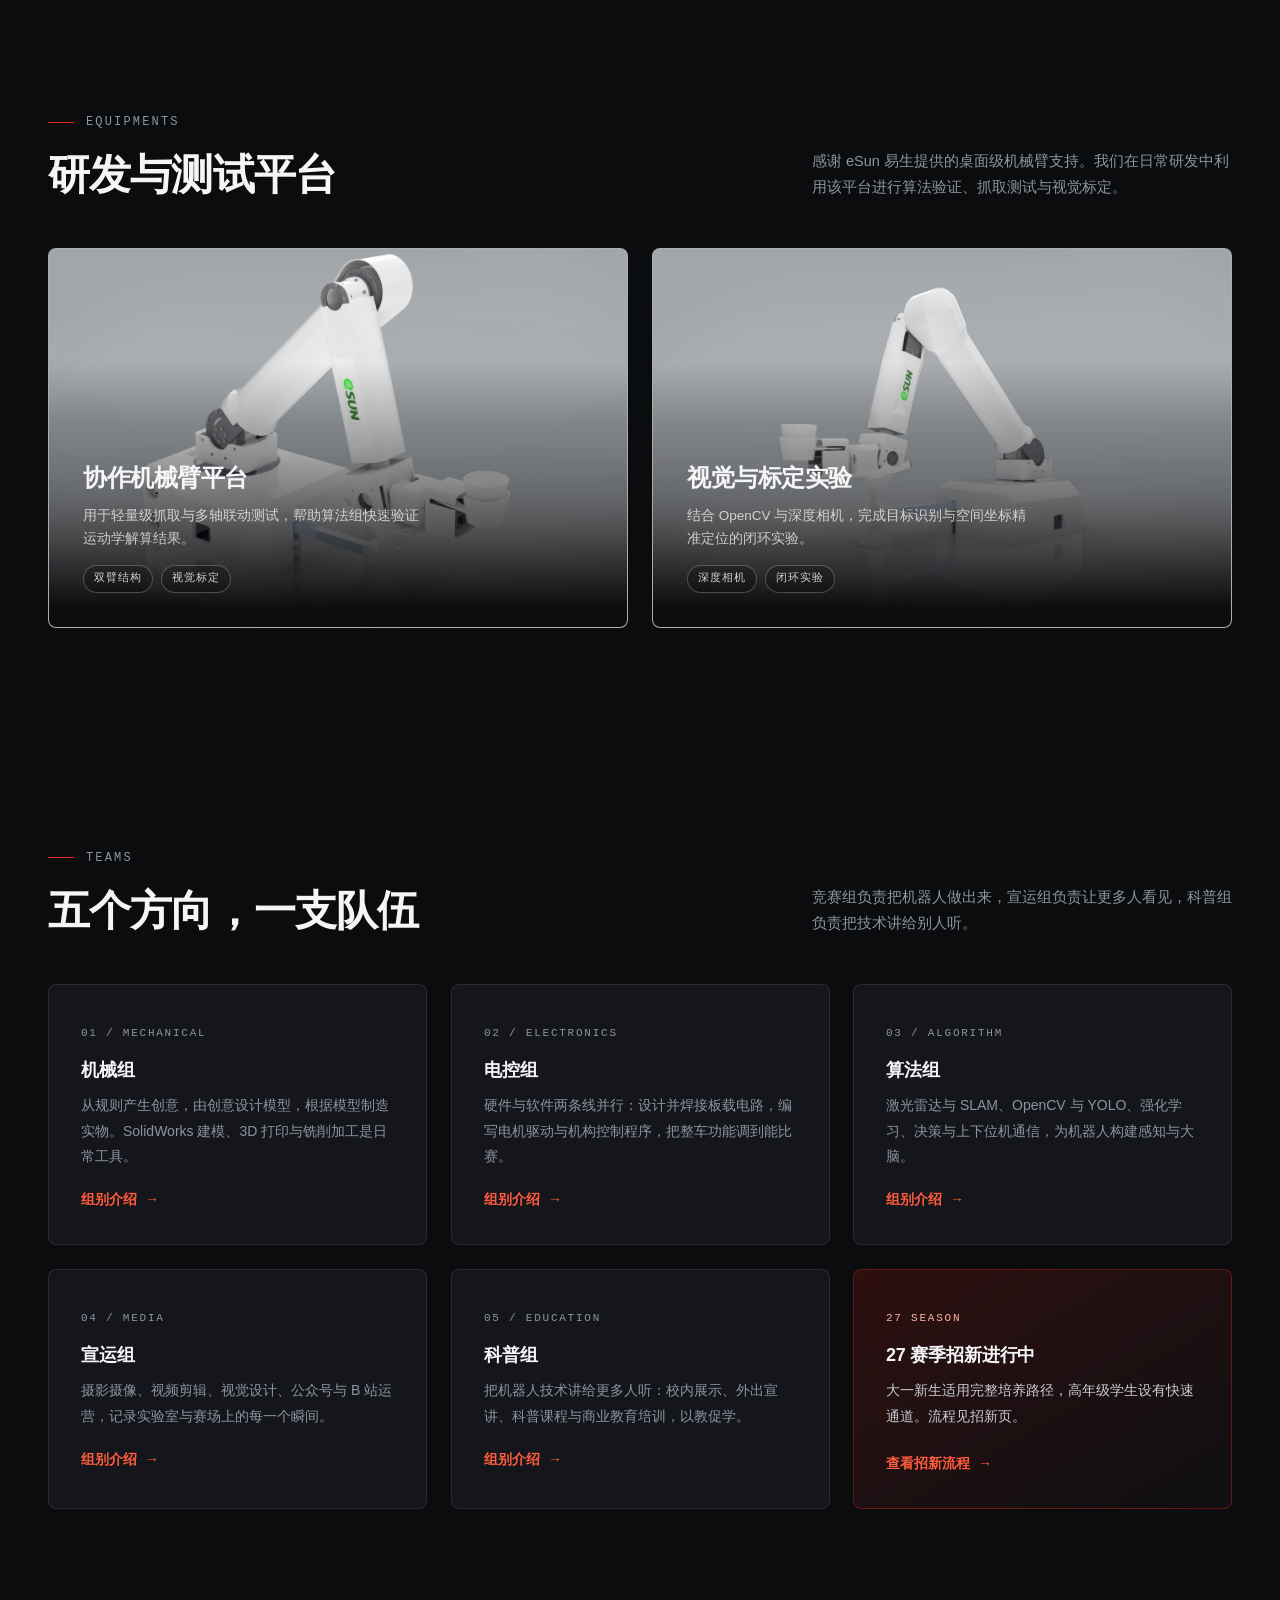
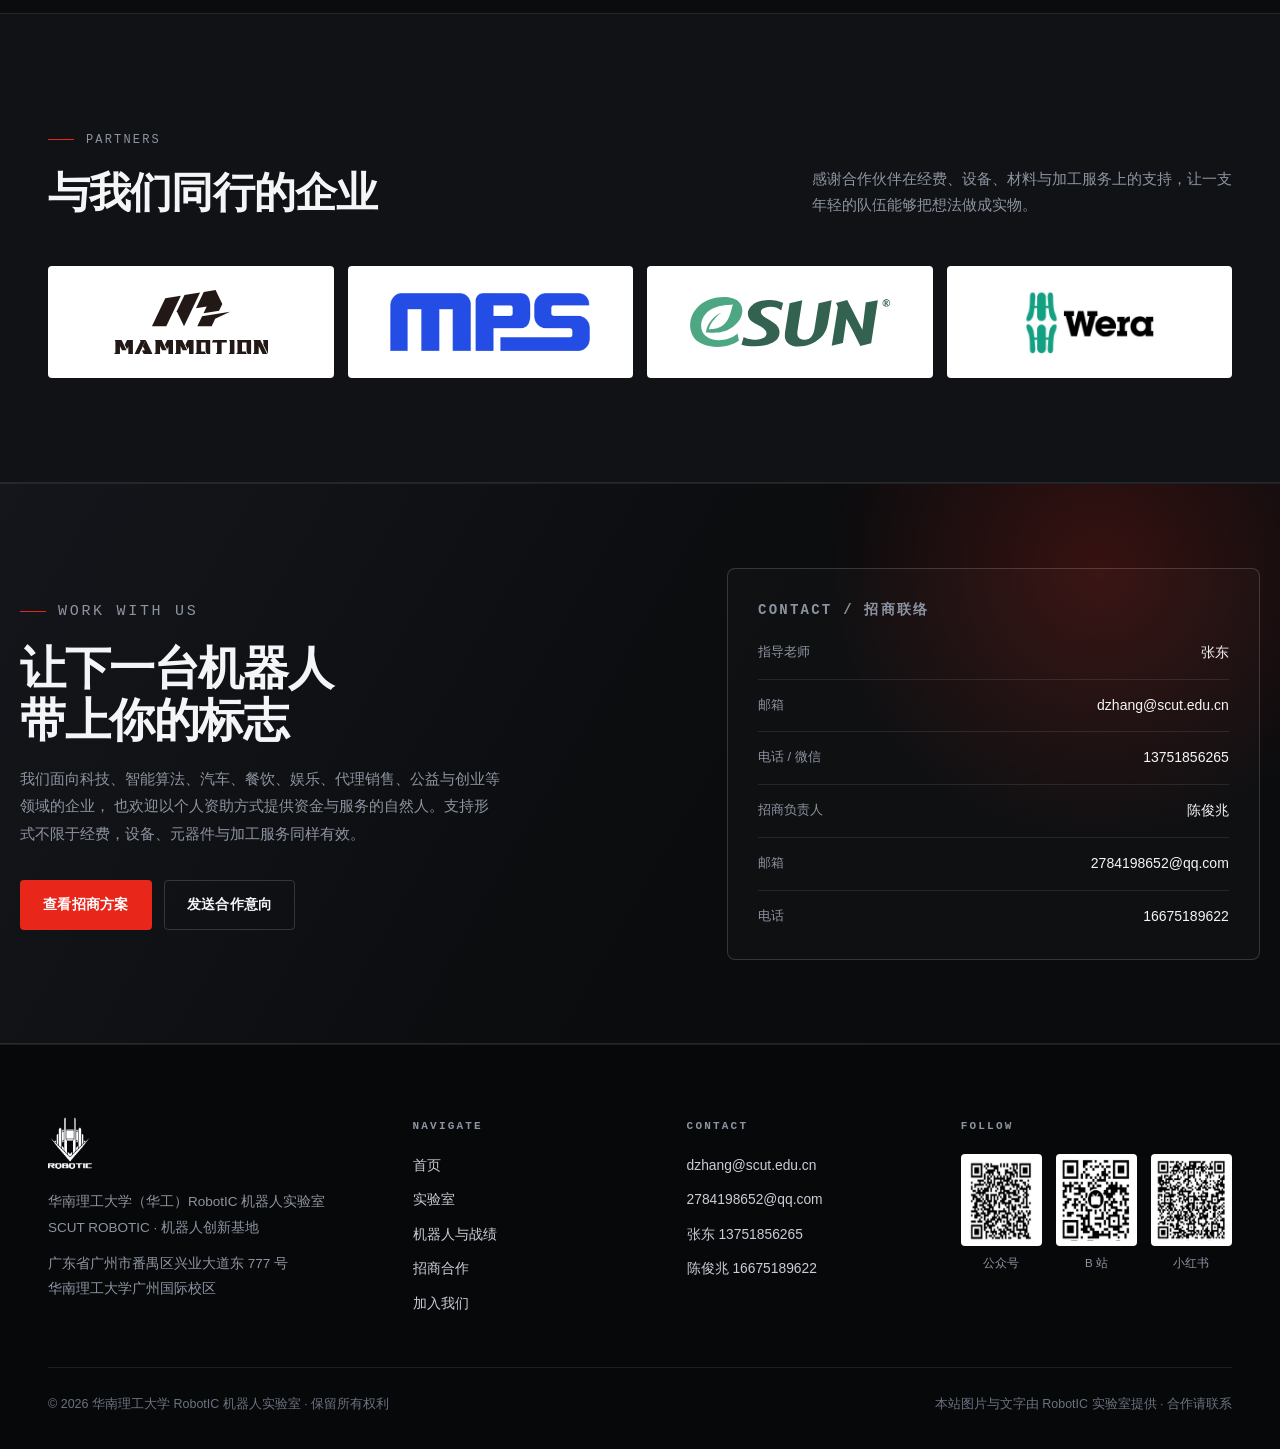
==== commit 8c7ca4fb: "Update index.html" ====
--- a/index.html
+++ b/index.html
@@ -137,22 +137,25 @@
       成立于 2022 年 12 月。我们以培养优秀的实验室成员为核心目标，同时参加每年一届的
       ROBOCON 全国大学生机器人大赛 —— 用约十个月，把一纸规则变成一台能上场的机器人。
     </p>
-       <div class="hero__actions">
-  <!-- 实心主按钮 -->
-  <a href="join.html" class="btn-17">
-    <span class="text-container">
-      <span class="text">加入实验室</span>
-    </span>
-  </a>
-  
-  <!-- 幽灵次按钮（这次把 class 和结构都换掉） -->
-  <a href="sponsor.html" class="btn-17 btn-17--ghost">
-    <span class="text-container">
-      <span class="text">招商合作</span>
-    </span>
-  </a>
-</div>
-	  
+    
+    <div class="hero__actions">
+      <!-- 实心主按钮 -->
+      <a href="join.html" class="btn-17">
+        <span class="text-container">
+          <span class="text">加入实验室</span>
+        </span>
+      </a>
+      
+      <!-- 幽灵次按钮 -->
+      <a href="sponsor.html" class="btn-17 btn-17--ghost">
+        <span class="text-container">
+          <span class="text">招商合作</span>
+        </span>
+      </a>
+    </div>
+
+    <!-- 这里是补回来的标签 -->
+    <div class="hero__chips">
       <span class="chip chip--red"><b>2026</b> 全国一等奖 ×1</span>
       <span class="chip"><b>全国二等奖</b> ×3</span>
       <span class="chip"><b>优秀组织奖</b></span>
--- a/assets/css/style.css
+++ b/assets/css/style.css
@@ -2659,3 +2659,58 @@
   50% { transform: rotate(45deg) rotateX(-385deg) rotateY(25deg); }
   100% { transform: rotate(45deg) rotateX(-385deg) rotateY(385deg); }
 }
+
+/* ==========================================
+   1. 修复幽灵按钮样式
+   ========================================== */
+.btn-17.btn-17--ghost {
+  background-color: transparent !important;
+  border: 2px solid rgba(255, 255, 255, 0.4) !important;
+  color: #fff !important;
+  transition: border-color 0.3s ease;
+}
+
+.btn-17.btn-17--ghost:hover {
+  border-color: #fff !important;
+}
+
+/* ==========================================
+   2. 修复背景露黑边、页面变窄的问题
+   ========================================== */
+/* 确保按钮父容器允许换行，绝对不会撑破页面 */
+.hero__actions {
+  display: flex;
+  flex-wrap: wrap; /* 关键：防止按钮挤在一行把页面撑宽 */
+  gap: 14px;
+  align-items: center;
+}
+
+/* 强制隐藏可能产生的横向滚动条 */
+html, body {
+  overflow-x: hidden !important;
+  width: 100%;
+  max-width: 100vw;
+}
+
+/* 强制首屏背景图铺满全屏 */
+.hero {
+  width: 100%;
+  max-width: 100vw;
+  overflow: hidden;
+}
+
+.hero__media {
+  position: absolute;
+  top: 0;
+  left: 0;
+  width: 100%;
+  height: 100%;
+  z-index: -2;
+}
+
+.hero__media img {
+  width: 100%;
+  height: 100%;
+  object-fit: cover;
+  object-position: 62% 50%;
+}
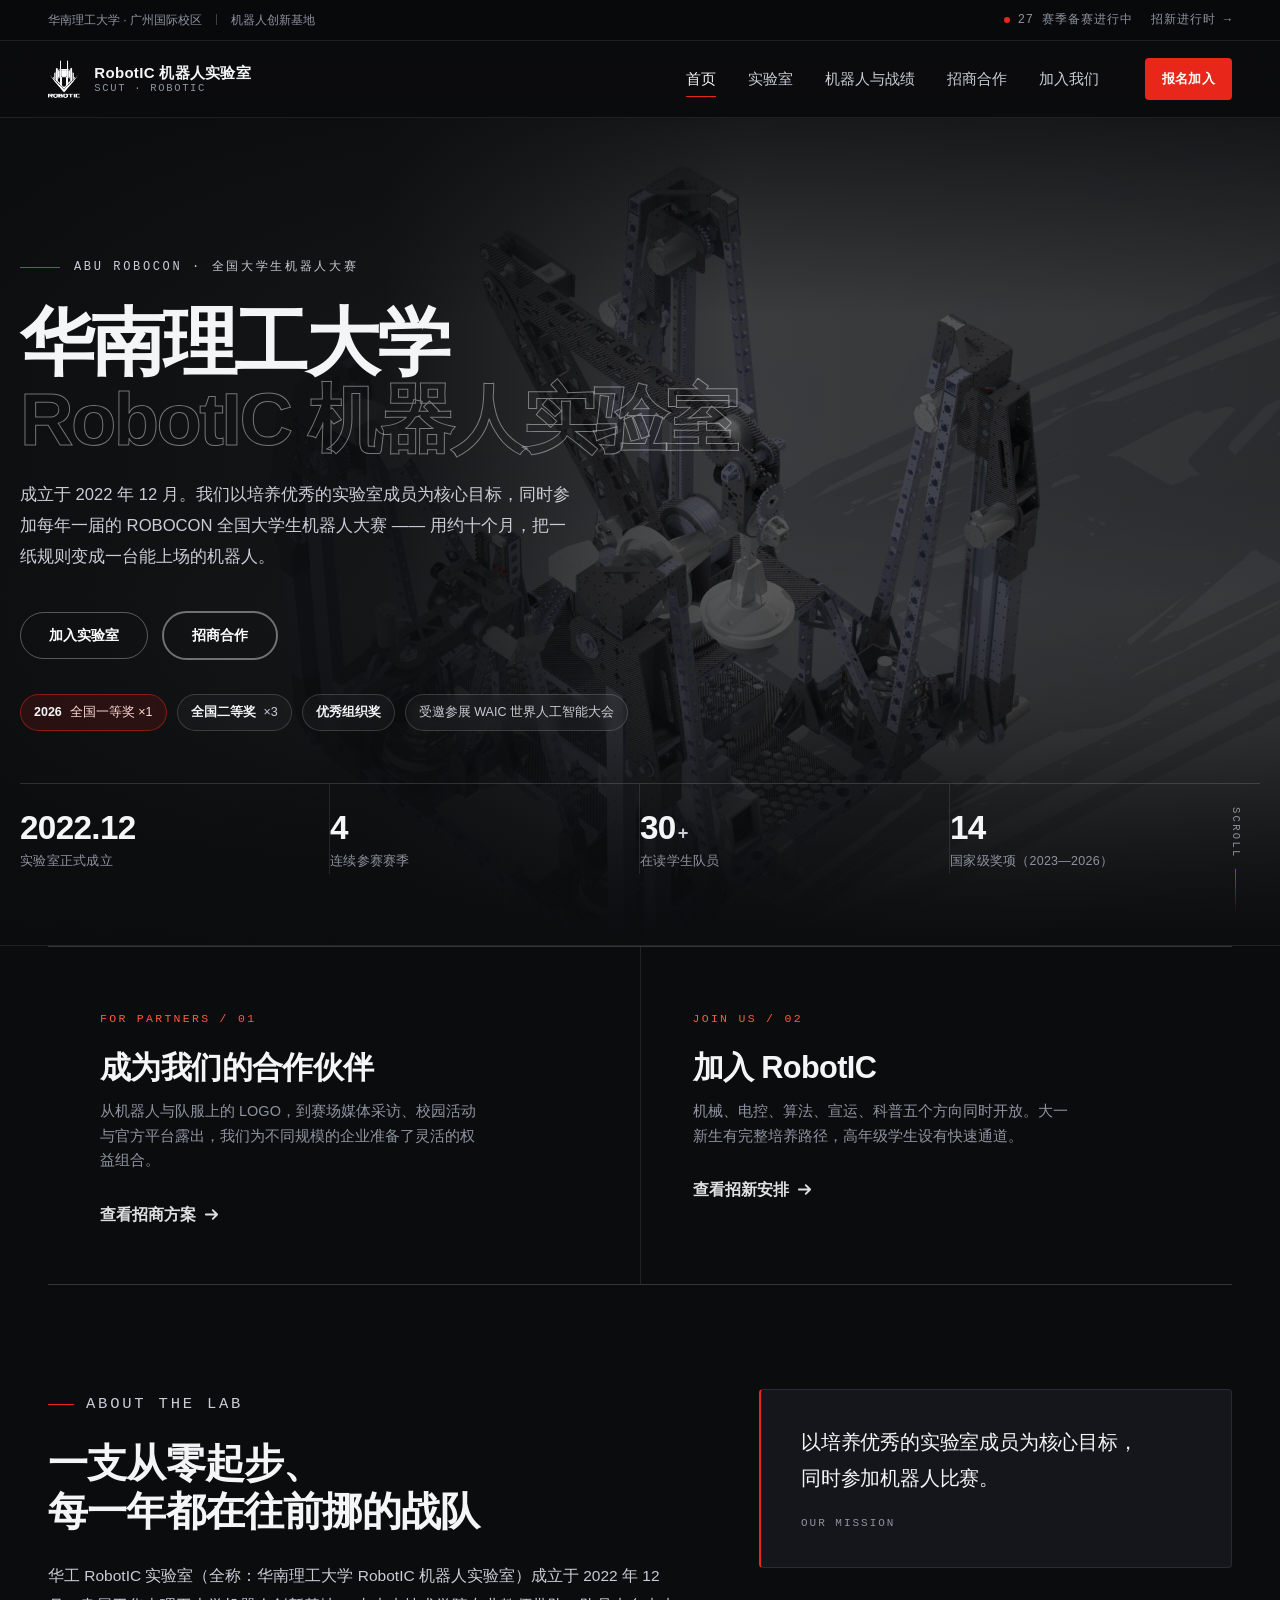
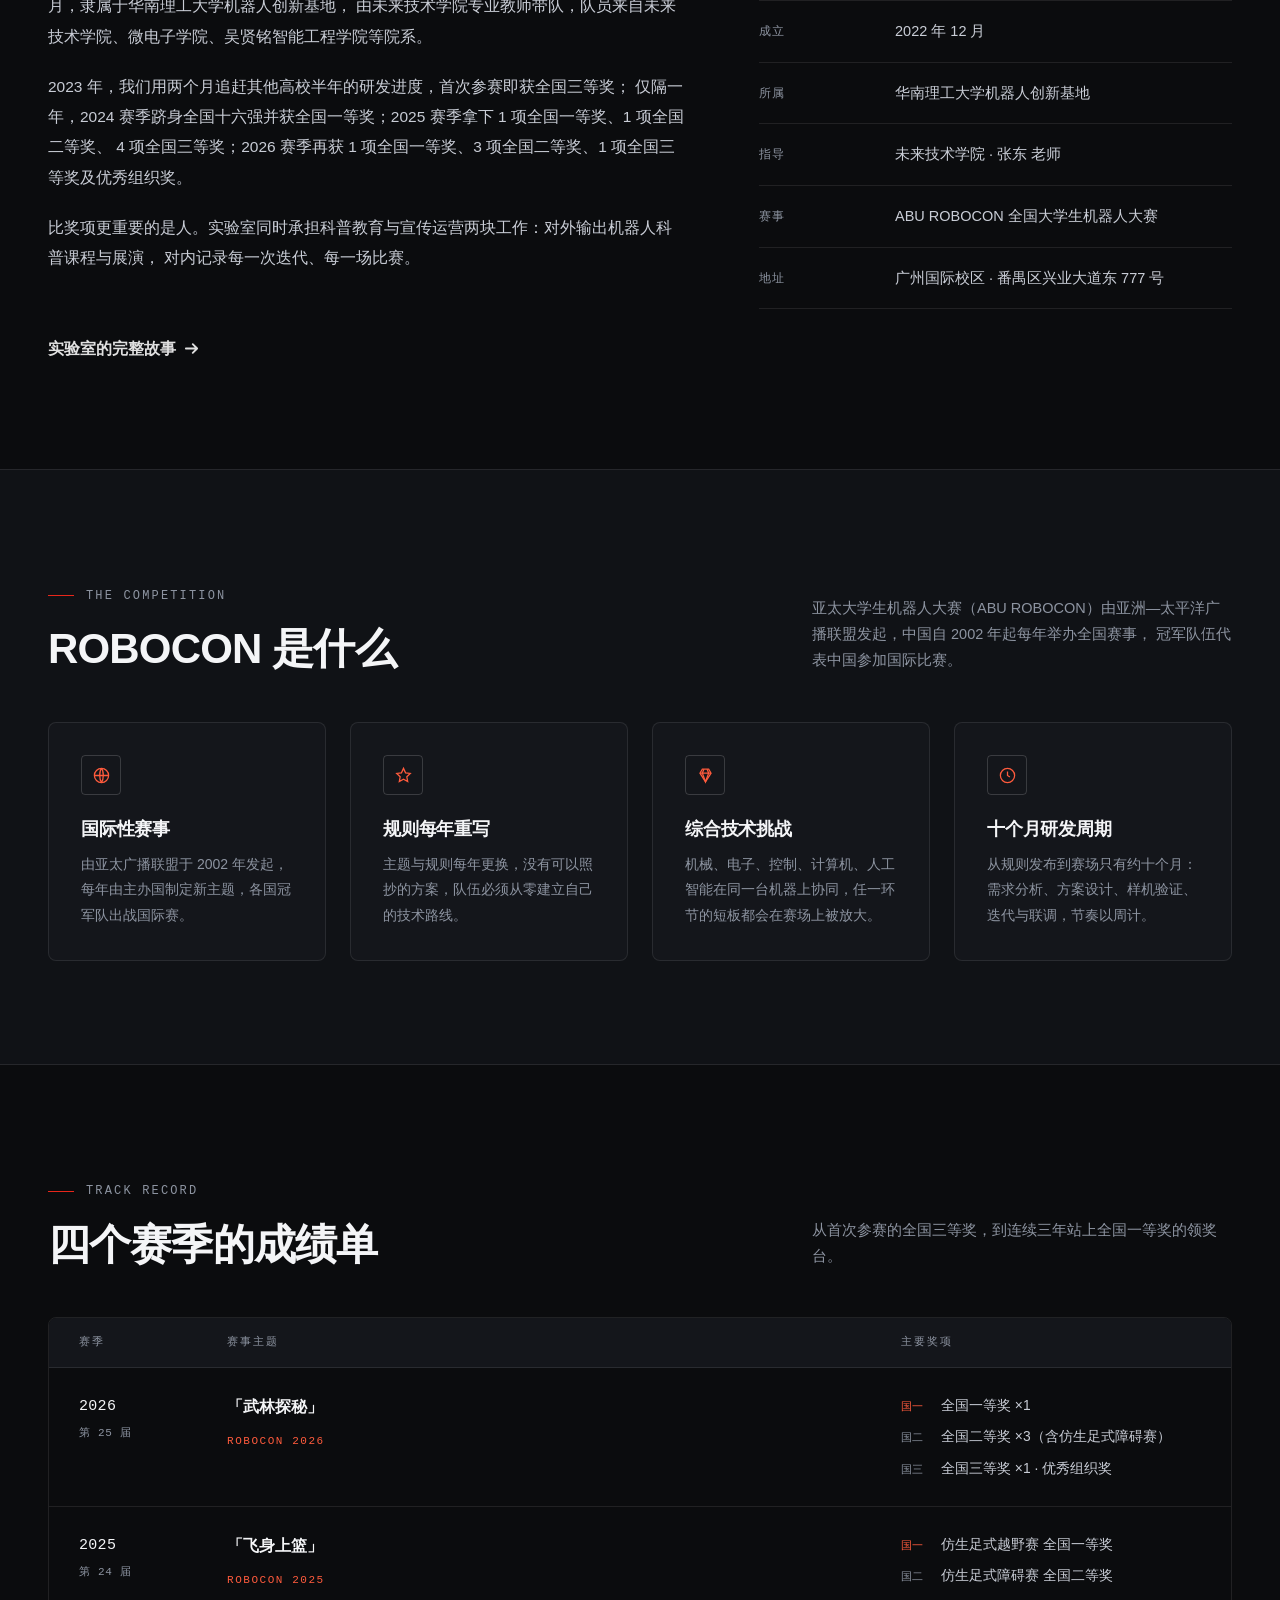
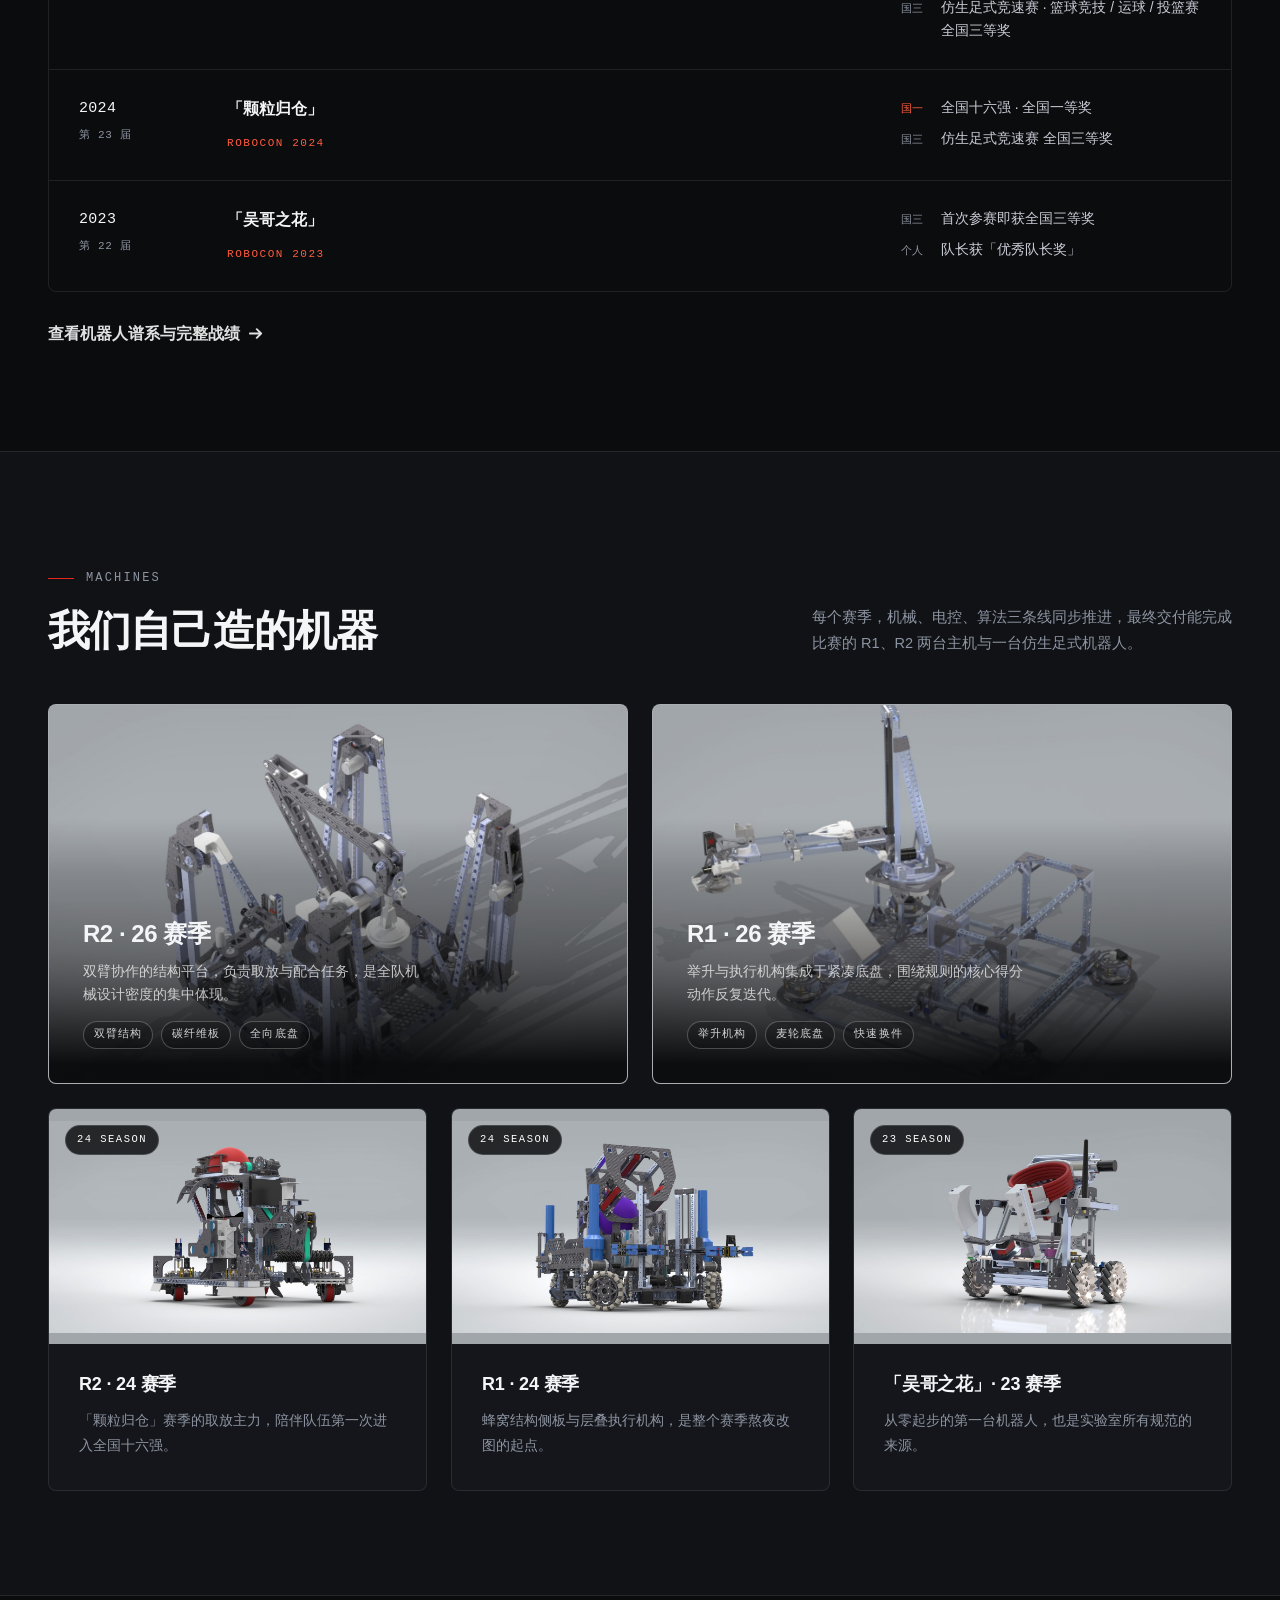
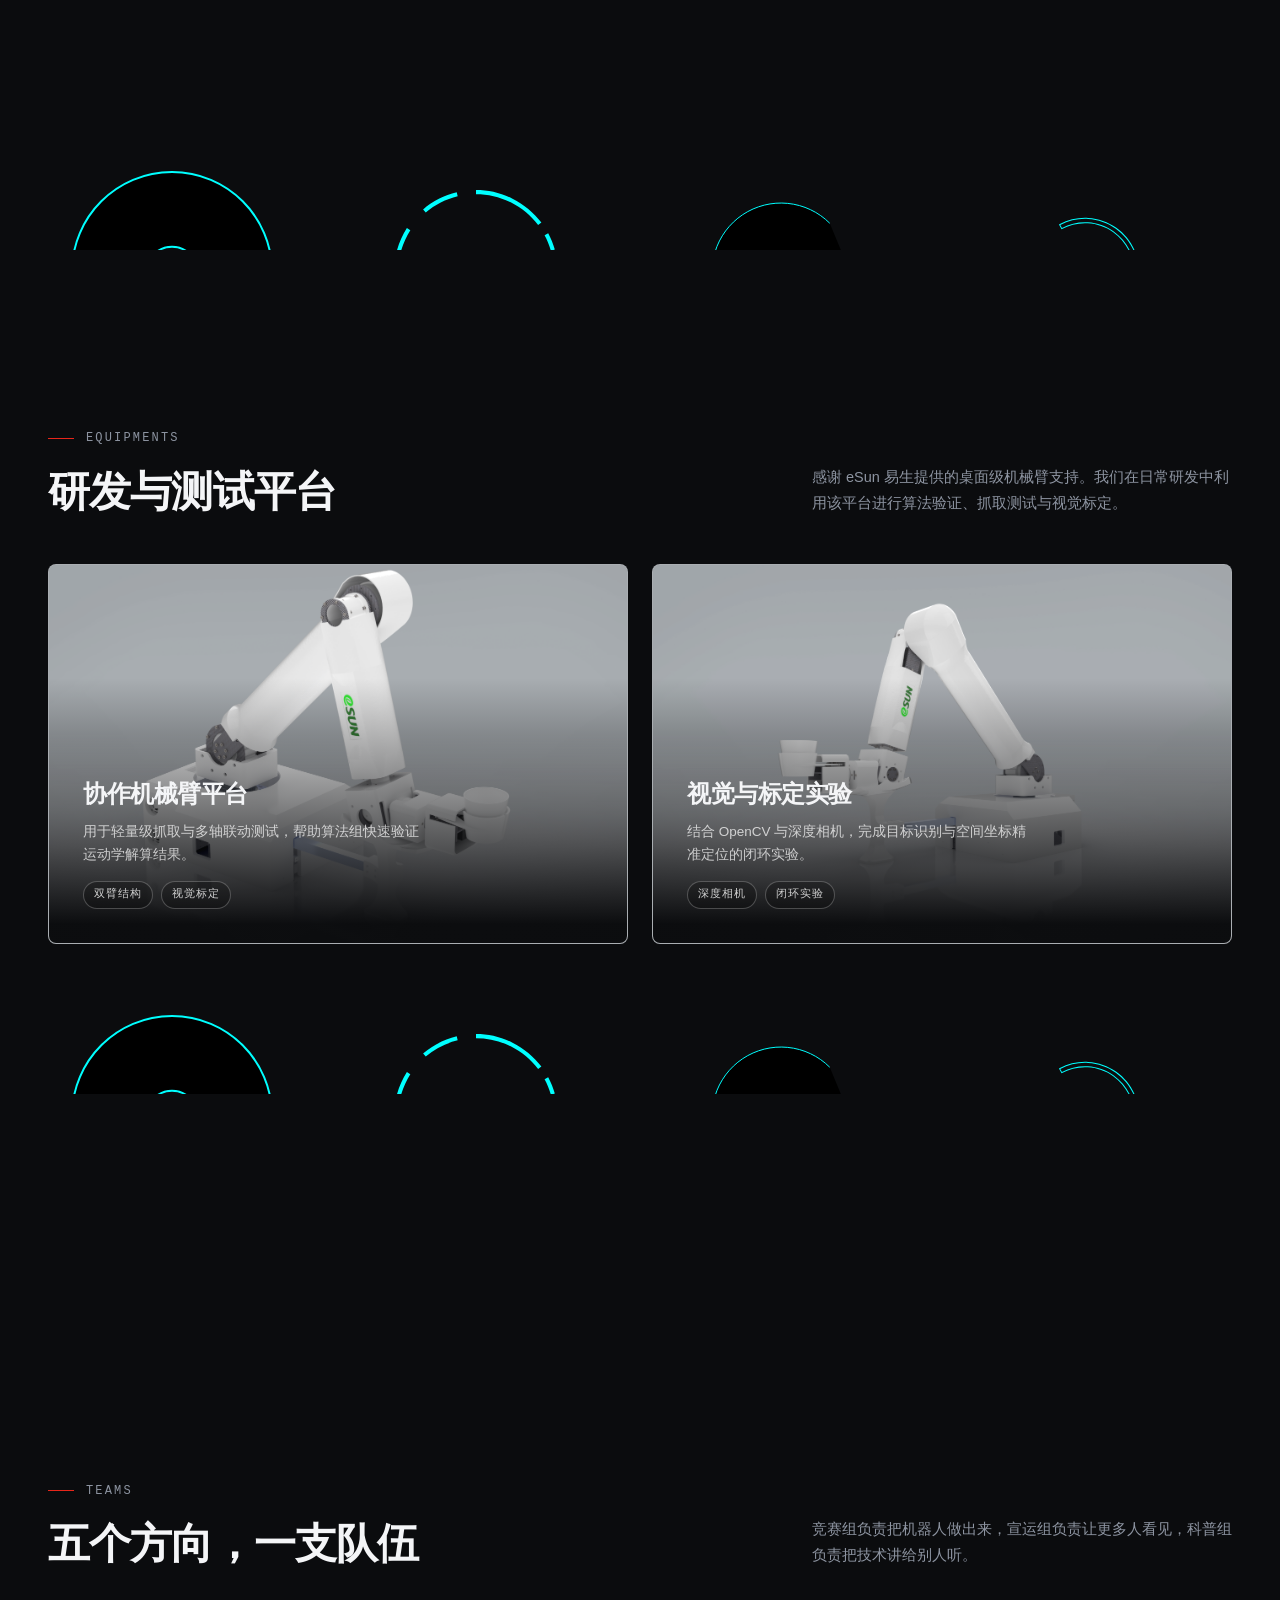
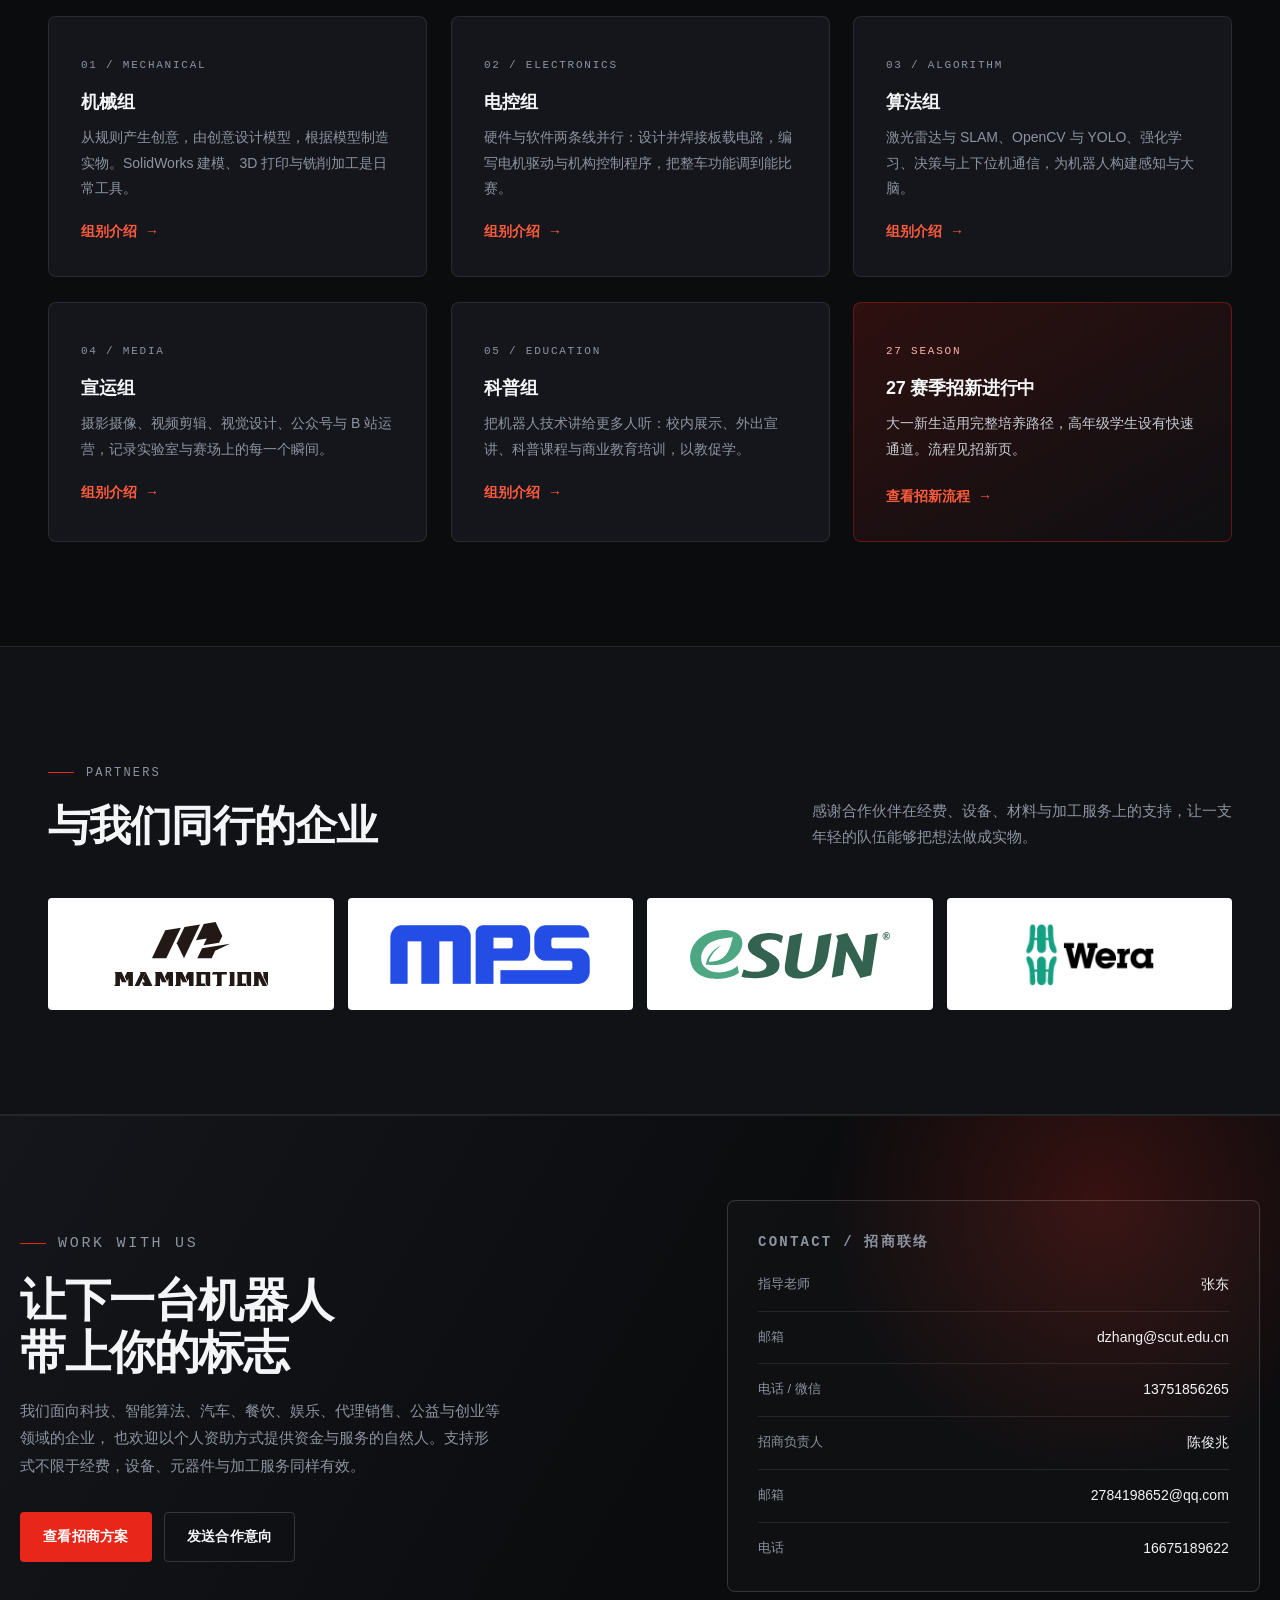
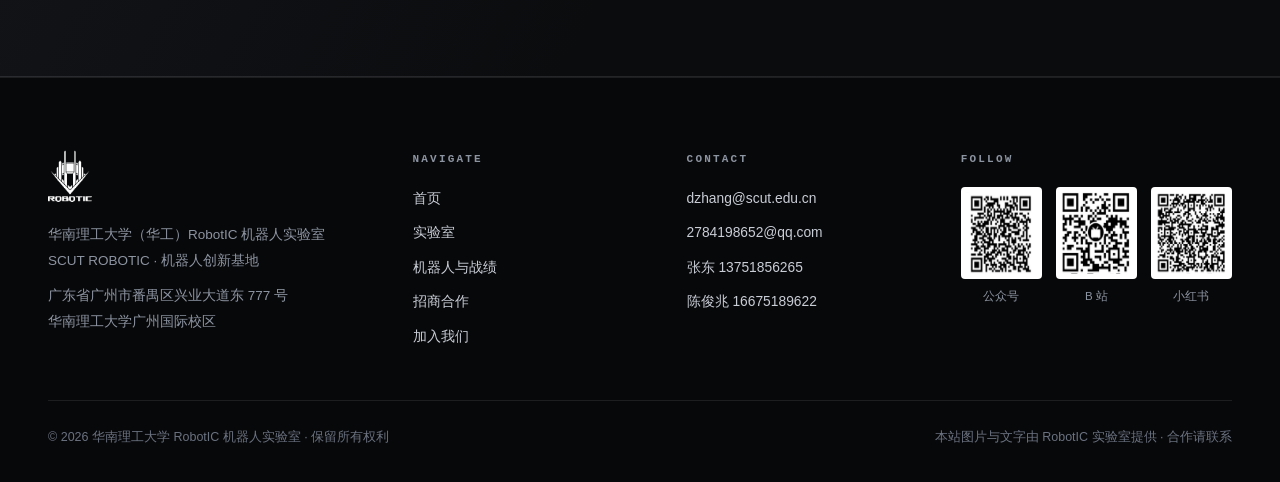
==== commit f9f9e79e: "Update index.html" ====
--- a/index.html
+++ b/index.html
@@ -138,15 +138,13 @@
       ROBOCON 全国大学生机器人大赛 —— 用约十个月，把一纸规则变成一台能上场的机器人。
     </p>
     
+    <!-- 新版首屏按钮 -->
     <div class="hero__actions">
-      <!-- 实心主按钮 -->
       <a href="join.html" class="btn-17">
         <span class="text-container">
           <span class="text">加入实验室</span>
         </span>
       </a>
-      
-      <!-- 幽灵次按钮 -->
       <a href="sponsor.html" class="btn-17 btn-17--ghost">
         <span class="text-container">
           <span class="text">招商合作</span>
@@ -154,7 +152,6 @@
       </a>
     </div>
 
-    <!-- 这里是补回来的标签 -->
     <div class="hero__chips">
       <span class="chip chip--red"><b>2026</b> 全国一等奖 ×1</span>
       <span class="chip"><b>全国二等奖</b> ×3</span>
@@ -180,18 +177,18 @@
         <h3>成为我们的合作伙伴</h3>
         <p>从机器人与队服上的 LOGO，到赛场媒体采访、校园活动与官方平台露出，我们为不同规模的企业准备了灵活的权益组合。</p>
         <span class="link-btn">
-    <span data-text="查看招商方案">查看招商方案</span>
-    <svg xmlns="http://www.w3.org/2000/svg" fill="none" viewBox="0 0 24 24" stroke="currentColor" stroke-width="3"><path stroke-linecap="round" stroke-linejoin="round" d="M14 5l7 7m0 0l-7 7m7-7H3"></path></svg>
-  </span>
+          <span data-text="查看招商方案">查看招商方案</span>
+          <svg xmlns="http://www.w3.org/2000/svg" fill="none" viewBox="0 0 24 24" stroke="currentColor" stroke-width="3"><path stroke-linecap="round" stroke-linejoin="round" d="M14 5l7 7m0 0l-7 7m7-7H3"></path></svg>
+        </span>
       </a>
       <a class="entry__item" href="join.html">
         <span class="entry__index">JOIN US / 02</span>
         <h3>加入 RobotIC</h3>
         <p>机械、电控、算法、宣运、科普五个方向同时开放。大一新生有完整培养路径，高年级学生设有快速通道。</p>
         <span class="link-btn">
-    <span data-text="查看招新安排">查看招新安排</span>
-    <svg xmlns="http://www.w3.org/2000/svg" fill="none" viewBox="0 0 24 24" stroke="currentColor" stroke-width="3"><path stroke-linecap="round" stroke-linejoin="round" d="M14 5l7 7m0 0l-7 7m7-7H3"></path></svg>
-  </span>
+          <span data-text="查看招新安排">查看招新安排</span>
+          <svg xmlns="http://www.w3.org/2000/svg" fill="none" viewBox="0 0 24 24" stroke="currentColor" stroke-width="3"><path stroke-linecap="round" stroke-linejoin="round" d="M14 5l7 7m0 0l-7 7m7-7H3"></path></svg>
+        </span>
       </a>
     </div>
   </div>
@@ -200,11 +197,8 @@
 <section class="section">
   <div class="container">
     <div class="about-grid">
-      
-		<div class="about-copy" data-reveal>
-			
+      <div class="about-copy" data-reveal>
         <p class="section-head__label">About the lab</p>
-			
         <h2 style="margin:0 0 26px;font-size:clamp(26px,3.2vw,40px);line-height:1.2;letter-spacing:-.02em">
           一支从零起步、<br>每一年都在往前挪的战队
         </h2>
@@ -223,9 +217,9 @@
         </p>
         <p style="margin-top:30px">
           <a class="link-btn" href="lab.html" style="margin-top: 30px;">
-  <span data-text="实验室的完整故事">实验室的完整故事</span>
-  <svg xmlns="http://www.w3.org/2000/svg" fill="none" viewBox="0 0 24 24" stroke="currentColor" stroke-width="3"><path stroke-linecap="round" stroke-linejoin="round" d="M14 5l7 7m0 0l-7 7m7-7H3"></path></svg>
-</a>
+            <span data-text="实验室的完整故事">实验室的完整故事</span>
+            <svg xmlns="http://www.w3.org/2000/svg" fill="none" viewBox="0 0 24 24" stroke="currentColor" stroke-width="3"><path stroke-linecap="round" stroke-linejoin="round" d="M14 5l7 7m0 0l-7 7m7-7H3"></path></svg>
+          </a>
         </p>
       </div>
       <div data-reveal data-reveal-delay="120">
@@ -332,9 +326,9 @@
       </div>
     </div>
     <a class="link-btn" href="robots.html" style="margin-top: 28px;">
-  <span data-text="查看机器人谱系与完整战绩">查看机器人谱系与完整战绩</span>
-  <svg xmlns="http://www.w3.org/2000/svg" fill="none" viewBox="0 0 24 24" stroke="currentColor" stroke-width="3"><path stroke-linecap="round" stroke-linejoin="round" d="M14 5l7 7m0 0l-7 7m7-7H3"></path></svg>
-</a>
+      <span data-text="查看机器人谱系与完整战绩">查看机器人谱系与完整战绩</span>
+      <svg xmlns="http://www.w3.org/2000/svg" fill="none" viewBox="0 0 24 24" stroke="currentColor" stroke-width="3"><path stroke-linecap="round" stroke-linejoin="round" d="M14 5l7 7m0 0l-7 7m7-7H3"></path></svg>
+    </a>
   </div>
 </section>
 
@@ -343,7 +337,7 @@
     <div class="section-head">
       <div>
         <p class="section-head__label">Machines</p>
-        <h2>我们自己造的机器人</h2>
+        <h2>我们自己造的机器</h2>
       </div>
       <p class="section-head__note">
         每个赛季，机械、电控、算法三条线同步推进，最终交付能完成比赛的 R1、R2 两台主机与一台仿生足式机器人。
@@ -394,8 +388,53 @@
     </div>
   </div>
 </section>
-  
-<section class="section">
+
+<!-- ================= 研发与测试平台（带左右雷达背景） ================= -->
+<section class="section robot-showcase-section">
+  <!-- 左上角雷达 -->
+  <div class="bg-spinner bg-spinner-left">
+    <div class="svg-frame">
+      <svg style="--i:0;--j:0;">
+        <g id="out1">
+          <path d="M72 172C72 116.772 116.772 72 172 72C227.228 72 272 116.772 272 172C272 227.228 227.228 272 172 272C116.772 272 72 227.228 72 172ZM197.322 172C197.322 158.015 185.985 146.678 172 146.678C158.015 146.678 146.678 158.015 146.678 172C146.678 185.985 158.015 197.322 172 197.322C185.985 197.322 197.322 185.985 197.322 172Z"></path>
+          <path mask="url(#path-1-inside-1_111_3212)" stroke-miterlimit="16" stroke-width="2" stroke="#00FFFF" d="M72 172C72 116.772 116.772 72 172 72C227.228 72 272 116.772 272 172C272 227.228 227.228 272 172 272C116.772 272 72 227.228 72 172ZM197.322 172C197.322 158.015 185.985 146.678 172 146.678C158.015 146.678 146.678 158.015 146.678 172C146.678 185.985 158.015 197.322 172 197.322C185.985 197.322 197.322 185.985 197.322 172Z"></path>
+        </g>
+      </svg>
+      <svg style="--i:1;--j:1;">
+        <g id="out2">
+          <mask fill="white" id="path-2-inside-2_111_3212">
+            <path d="M102.892 127.966C93.3733 142.905 88.9517 160.527 90.2897 178.19L94.3752 177.88C93.1041 161.1 97.3046 144.36 106.347 130.168L102.892 127.966Z"></path>
+            <path d="M93.3401 194.968C98.3049 211.971 108.646 226.908 122.814 237.541L125.273 234.264C111.814 224.163 101.99 209.973 97.2731 193.819L93.3401 194.968Z"></path>
+            <path d="M152.707 92.3592C140.33 95.3575 128.822 101.199 119.097 109.421L121.742 112.55C130.981 104.739 141.914 99.1897 153.672 96.3413L152.707 92.3592Z"></path>
+            <path d="M253.294 161.699C255.099 175.937 253.132 190.4 247.59 203.639L243.811 202.057C249.075 189.48 250.944 175.74 249.23 162.214L253.294 161.699Z"></path>
+            <path d="M172 90.0557C184.677 90.0557 197.18 92.9967 208.528 98.6474C219.875 104.298 229.757 112.505 237.396 122.621L234.126 125.09C226.869 115.479 217.481 107.683 206.701 102.315C195.921 96.9469 184.043 94.1529 172 94.1529V90.0557Z"></path>
+            <path d="M244.195 133.235C246.991 138.442 249.216 143.937 250.83 149.623L246.888 150.742C245.355 145.34 243.242 140.12 240.586 135.174L244.195 133.235Z"></path>
+            <path d="M234.238 225.304C223.932 237.338 210.358 246.126 195.159 250.604C179.961 255.082 163.79 255.058 148.606 250.534L149.775 246.607C164.201 250.905 179.563 250.928 194.001 246.674C208.44 242.42 221.335 234.071 231.126 222.639L234.238 225.304Z"></path>
+          </mask>
+          <path mask="url(#path-2-inside-2_111_3212)" fill="#00FFFF" d="M102.892 127.966L105.579 123.75L101.362 121.063L98.6752 125.28L102.892 127.966ZM90.2897 178.19L85.304 178.567L85.6817 183.553L90.6674 183.175L90.2897 178.19ZM94.3752 177.88L94.7529 182.866L99.7386 182.488L99.3609 177.503L94.3752 177.88ZM106.347 130.168L110.564 132.855L113.251 128.638L109.034 125.951L106.347 130.168ZM93.3401 194.968L91.9387 190.168L87.1391 191.569L88.5405 196.369L93.3401 194.968ZM122.814 237.541L119.813 241.54L123.812 244.541L126.813 240.542L122.814 237.541ZM125.273 234.264L129.272 237.265L132.273 233.266L128.274 230.265L125.273 234.264ZM97.2731 193.819L102.073 192.418L100.671 187.618L95.8717 189.02L97.2731 193.819ZM152.707 92.3592L157.567 91.182L156.389 86.3226L151.53 87.4998L152.707 92.3592ZM119.097 109.421L115.869 105.603L112.05 108.831L115.278 112.649L119.097 109.421ZM121.742 112.55L117.924 115.778L121.152 119.596L124.97 116.368L121.742 112.55ZM153.672 96.3413L154.849 101.201L159.708 100.023L158.531 95.1641L153.672 96.3413ZM253.294 161.699L258.255 161.07L257.626 156.11L252.666 156.738L253.294 161.699ZM247.59 203.639L245.66 208.251L250.272 210.182L252.203 205.569L247.59 203.639ZM243.811 202.057L239.198 200.126L237.268 204.739L241.88 206.669L243.811 202.057ZM249.23 162.214L248.601 157.253L243.641 157.882L244.269 162.842L249.23 162.214ZM172 90.0557V85.0557H167V90.0557H172ZM208.528 98.6474L206.299 103.123L206.299 103.123L208.528 98.6474ZM237.396 122.621L240.409 126.611L244.399 123.598L241.386 119.608L237.396 122.621ZM234.126 125.09L230.136 128.103L233.149 132.093L237.139 129.08L234.126 125.09ZM206.701 102.315L204.473 106.791L204.473 106.791L206.701 102.315ZM172 94.1529H167V99.1529H172V94.1529ZM244.195 133.235L248.601 130.87L246.235 126.465L241.83 128.83L244.195 133.235ZM250.83 149.623L252.195 154.433L257.005 153.067L255.64 148.257L250.83 149.623ZM246.888 150.742L242.078 152.107L243.444 156.917L248.254 155.552L246.888 150.742ZM240.586 135.174L238.22 130.768L233.815 133.134L236.181 137.539L240.586 135.174ZM234.238 225.304L238.036 228.556L241.288 224.759L237.491 221.506L234.238 225.304ZM195.159 250.604L196.572 255.4L196.572 255.4L195.159 250.604ZM148.606 250.534L143.814 249.107L142.386 253.899L147.178 255.326L148.606 250.534ZM149.775 246.607L151.203 241.816L146.411 240.388L144.983 245.18L149.775 246.607ZM194.001 246.674L195.415 251.47L195.415 251.47L194.001 246.674ZM231.126 222.639L234.379 218.841L230.581 215.589L227.329 219.386L231.126 222.639ZM98.6752 125.28C88.5757 141.13 83.8844 159.826 85.304 178.567L95.2754 177.812C94.0191 161.227 98.1709 144.681 107.109 130.653L98.6752 125.28ZM90.6674 183.175L94.7529 182.866L93.9976 172.895L89.912 173.204L90.6674 183.175ZM99.3609 177.503C98.1715 161.8 102.102 146.135 110.564 132.855L102.131 127.481C92.5071 142.585 88.0368 160.4 89.3895 178.258L99.3609 177.503ZM109.034 125.951L105.579 123.75L100.205 132.183L103.661 134.385L109.034 125.951ZM88.5405 196.369C93.8083 214.41 104.78 230.259 119.813 241.54L125.815 233.542C112.512 223.558 102.802 209.532 98.1397 193.566L88.5405 196.369ZM126.813 240.542L129.272 237.265L121.274 231.263L118.815 234.54L126.813 240.542ZM128.274 230.265C115.679 220.813 106.486 207.534 102.073 192.418L92.4735 195.221C97.493 212.412 107.948 227.513 122.272 238.263L128.274 230.265ZM95.8717 189.02L91.9387 190.168L94.7415 199.767L98.6745 198.619L95.8717 189.02ZM151.53 87.4998C138.398 90.681 126.188 96.8793 115.869 105.603L122.325 113.239C131.457 105.519 142.262 100.034 153.884 97.2187L151.53 87.4998ZM115.278 112.649L117.924 115.778L125.56 109.322L122.915 106.193L115.278 112.649ZM124.97 116.368C133.616 109.059 143.846 103.866 154.849 101.201L152.495 91.4818C139.981 94.5132 128.347 100.419 118.514 108.732L124.97 116.368ZM158.531 95.1641L157.567 91.182L147.848 93.5364L148.812 97.5185L158.531 95.1641ZM248.334 162.327C250.028 175.697 248.181 189.277 242.978 201.708L252.203 205.569C258.082 191.522 260.169 176.177 258.255 161.07L248.334 162.327ZM249.521 199.027L245.741 197.445L241.88 206.669L245.66 208.251L249.521 199.027ZM248.423 203.987C254.025 190.602 256.014 175.98 254.19 161.585L244.269 162.842C245.873 175.5 244.125 188.357 239.198 200.126L248.423 203.987ZM249.858 167.174L253.923 166.659L252.666 156.738L248.601 157.253L249.858 167.174ZM172 95.0557C183.903 95.0557 195.644 97.8172 206.299 103.123L210.757 94.1717C198.717 88.1761 185.45 85.0557 172 85.0557V95.0557ZM206.299 103.123C216.954 108.429 226.233 116.135 233.406 125.634L241.386 119.608C233.281 108.874 222.796 100.167 210.757 94.1717L206.299 103.123ZM234.383 118.631L231.113 121.1L237.139 129.08L240.409 126.611L234.383 118.631ZM238.116 122.077C230.393 111.849 220.403 103.552 208.93 97.8393L204.473 106.791C214.56 111.814 223.345 119.11 230.136 128.103L238.116 122.077ZM208.93 97.8393C197.458 92.1263 184.816 89.1529 172 89.1529V99.1529C183.269 99.1529 194.385 101.767 204.473 106.791L208.93 97.8393ZM177 94.1529V90.0557H167V94.1529H177ZM239.79 135.601C242.416 140.49 244.504 145.649 246.02 150.988L255.64 148.257C253.927 142.225 251.567 136.395 248.601 130.87L239.79 135.601ZM249.464 144.813L245.523 145.932L248.254 155.552L252.195 154.433L249.464 144.813ZM251.698 149.376C250.067 143.628 247.818 138.073 244.991 132.808L236.181 137.539C238.666 142.168 240.644 147.052 242.078 152.107L251.698 149.376ZM242.951 139.579L246.561 137.64L241.83 128.83L238.22 130.768L242.951 139.579ZM230.441 222.051C220.763 233.351 208.017 241.603 193.746 245.808L196.572 255.4C212.698 250.649 227.101 241.325 238.036 228.556L230.441 222.051ZM193.746 245.808C179.475 250.012 164.291 249.99 150.033 245.742L147.178 255.326C163.289 260.125 180.447 260.151 196.572 255.4L193.746 245.808ZM153.397 251.962L154.567 248.035L144.983 245.18L143.814 249.107L153.397 251.962ZM148.348 251.399C163.7 255.973 180.049 255.997 195.415 251.47L192.588 241.877C179.077 245.858 164.702 245.837 151.203 241.816L148.348 251.399ZM195.415 251.47C210.78 246.942 224.504 238.058 234.924 225.891L227.329 219.386C218.167 230.084 206.099 237.897 192.588 241.877L195.415 251.47ZM227.874 226.436L230.986 229.101L237.491 221.506L234.379 218.841L227.874 226.436Z"></path>
+        </g>
+      </svg>
+      <svg style="--i:0;--j:2;">
+        <g id="inner3">
+          <path d="M195.136 135.689C188.115 131.215 179.948 128.873 171.624 128.946C163.299 129.019 155.174 131.503 148.232 136.099L148.42 136.382C155.307 131.823 163.368 129.358 171.627 129.286C179.886 129.213 187.988 131.537 194.954 135.975L195.136 135.689Z"></path>
+          <path d="M195.136 208.311C188.115 212.784 179.948 215.127 171.624 215.054C163.299 214.981 155.174 212.496 148.232 207.901L148.42 207.618C155.307 212.177 163.368 214.642 171.627 214.714C179.886 214.786 187.988 212.463 194.954 208.025L195.136 208.311Z"></path>
+          <path mask="url(#path-5-inside-3_111_3212)" fill="#00FFFF" d="M195.136 135.689L195.474 135.904L195.689 135.566L195.351 135.352L195.136 135.689ZM171.624 128.946L171.627 129.346L171.624 128.946ZM148.232 136.099L148.011 135.765L147.678 135.986L147.899 136.32L148.232 136.099ZM148.42 136.382L148.086 136.603L148.307 136.936L148.641 136.716L148.42 136.382ZM171.627 129.286L171.63 129.686L171.627 129.286ZM194.954 135.975L194.739 136.313L195.076 136.528L195.291 136.19L194.954 135.975ZM195.136 208.311L195.351 208.648L195.689 208.433L195.474 208.096L195.136 208.311ZM171.624 215.054L171.627 214.654L171.624 215.054ZM148.232 207.901L147.899 207.68L147.678 208.014L148.011 208.234L148.232 207.901ZM148.42 207.618L148.641 207.284L148.307 207.063L148.086 207.397L148.42 207.618ZM171.627 214.714L171.63 214.314L171.627 214.714ZM194.954 208.025L195.291 207.81L195.076 207.472L194.739 207.687L194.954 208.025ZM195.351 135.352C188.265 130.836 180.022 128.473 171.62 128.546L171.627 129.346C179.874 129.274 187.966 131.594 194.921 136.026L195.351 135.352ZM171.62 128.546C163.218 128.619 155.018 131.127 148.011 135.765L148.453 136.432C155.33 131.88 163.38 129.418 171.627 129.346L171.62 128.546ZM147.899 136.32L148.086 136.603L148.753 136.161L148.566 135.878L147.899 136.32ZM148.641 136.716C155.463 132.199 163.448 129.757 171.63 129.686L171.623 128.886C163.287 128.958 155.15 131.447 148.199 136.049L148.641 136.716ZM171.63 129.686C179.812 129.614 187.839 131.916 194.739 136.313L195.169 135.638C188.138 131.158 179.959 128.813 171.623 128.886L171.63 129.686ZM195.291 136.19L195.474 135.904L194.799 135.474L194.617 135.76L195.291 136.19ZM194.921 207.974C187.966 212.406 179.874 214.726 171.627 214.654L171.62 215.454C180.022 215.527 188.265 213.163 195.351 208.648L194.921 207.974ZM171.627 214.654C163.38 214.582 155.33 212.12 148.453 207.567L148.011 208.234C155.018 212.873 163.218 215.38 171.62 215.454L171.627 214.654ZM148.566 208.122L148.753 207.838L148.086 207.397L147.899 207.68L148.566 208.122ZM148.199 207.951C155.15 212.553 163.287 215.041 171.623 215.114L171.63 214.314C163.448 214.243 155.463 211.801 148.641 207.284L148.199 207.951ZM171.623 215.114C179.959 215.187 188.138 212.842 195.169 208.362L194.739 207.687C187.839 212.084 179.812 214.386 171.63 214.314L171.623 215.114ZM194.617 208.239L194.799 208.526L195.474 208.096L195.291 207.81L194.617 208.239Z"></path>
+        </g>
+        <path stroke="#00FFFF" d="M240.944 172C240.944 187.951 235.414 203.408 225.295 215.738C215.176 228.068 201.095 236.508 185.45 239.62C169.806 242.732 153.567 240.323 139.5 232.804C125.433 225.285 114.408 213.12 108.304 198.384C102.2 183.648 101.394 167.25 106.024 151.987C110.654 136.723 120.434 123.537 133.696 114.675C146.959 105.813 162.884 101.824 178.758 103.388C194.632 104.951 209.472 111.97 220.751 123.249" id="out3"></path>
+      </svg>
+      <svg style="--i:1;--j:3;">
+        <g id="inner1">
+          <path fill="#00FFFF" d="M145.949 124.51L148.554 129.259C156.575 124.859 165.672 122.804 174.806 123.331C183.94 123.858 192.741 126.944 200.203 132.236C207.665 137.529 213.488 144.815 217.004 153.261C220.521 161.707 221.59 170.972 220.09 179.997L224.108 180.665L224.102 180.699L229.537 181.607C230.521 175.715 230.594 169.708 229.753 163.795L225.628 164.381C224.987 159.867 223.775 155.429 222.005 151.179C218.097 141.795 211.628 133.699 203.337 127.818C195.045 121.937 185.266 118.508 175.118 117.923C165.302 117.357 155.525 119.474 146.83 124.037C146.535 124.192 146.241 124.349 145.949 124.51ZM224.638 164.522C224.009 160.091 222.819 155.735 221.082 151.563C217.246 142.352 210.897 134.406 202.758 128.634C194.62 122.862 185.021 119.496 175.06 118.922C165.432 118.367 155.841 120.441 147.311 124.914L148.954 127.91C156.922 123.745 165.876 121.814 174.864 122.333C184.185 122.87 193.166 126.019 200.782 131.421C208.397 136.822 214.339 144.257 217.928 152.877C221.388 161.188 222.526 170.276 221.23 179.173L224.262 179.677C224.998 174.671 225.35 169.535 224.638 164.522Z" clip-rule="evenodd" fill-rule="evenodd"></path>
+          <path fill="#00FFFF" d="M139.91 220.713C134.922 217.428 130.469 213.395 126.705 208.758L130.983 205.286L130.985 205.288L134.148 202.721C141.342 211.584 151.417 217.642 162.619 219.839C173.821 222.036 185.438 220.232 195.446 214.742L198.051 219.491C197.759 219.651 197.465 219.809 197.17 219.963C186.252 225.693 173.696 227.531 161.577 225.154C154.613 223.789 148.041 221.08 142.202 217.234L139.91 220.713ZM142.752 216.399C148.483 220.174 154.934 222.833 161.769 224.173C173.658 226.504 185.977 224.704 196.689 219.087L195.046 216.09C185.035 221.323 173.531 222.998 162.427 220.82C151.323 218.643 141.303 212.747 134.01 204.122L131.182 206.5C134.451 210.376 138.515 213.607 142.752 216.399Z" clip-rule="evenodd" fill-rule="evenodd"></path>
+        </g>
+      </svg>
+      <svg style="--i:2;--j:4;">
+        <path fill="#00FFFF" d="M180.956 186.056C183.849 184.212 186.103 181.521 187.41 178.349C188.717 175.177 189.013 171.679 188.258 168.332C187.503 164.986 185.734 161.954 183.192 159.65C180.649 157.346 177.458 155.883 174.054 155.46C170.649 155.038 167.197 155.676 164.169 157.288C161.14 158.9 158.683 161.407 157.133 164.468C155.582 167.528 155.014 170.992 155.505 174.388C155.997 177.783 157.524 180.944 159.879 183.439L161.129 182.259C159.018 180.021 157.648 177.186 157.207 174.141C156.766 171.096 157.276 167.989 158.667 165.245C160.057 162.5 162.261 160.252 164.977 158.806C167.693 157.36 170.788 156.788 173.842 157.167C176.895 157.546 179.757 158.858 182.037 160.924C184.317 162.99 185.904 165.709 186.581 168.711C187.258 171.712 186.992 174.849 185.82 177.694C184.648 180.539 182.627 182.952 180.032 184.606L180.956 186.056Z" id="center1"></path>
+        <path fill="#00FFFF" d="M172 166.445C175.068 166.445 177.556 168.932 177.556 172C177.556 175.068 175.068 177.556 172 177.556C168.932 177.556 166.444 175.068 166.444 172C166.444 168.932 168.932 166.445 172 166.445ZM172 177.021C174.773 177.021 177.021 174.773 177.021 172C177.021 169.227 174.773 166.979 172 166.979C169.227 166.979 166.979 169.227 166.979 172C166.979 174.773 169.227 177.021 172 177.021Z" id="center"></path>
+      </svg>
+    </div>
+  </div>
+
   <div class="container">
     <div class="section-head">
       <div>
@@ -407,7 +446,6 @@
       </p>
     </div>
 
-    <!-- 核心：只要 showcase 和 showcase__item，不要任何 card 类 -->
     <div class="showcase">
       <a class="showcase__item" href="#" data-reveal>
         <img src="assets/models/arm-1.png" alt="协作机械臂平台" loading="lazy">
@@ -428,8 +466,54 @@
       </a>
     </div>
   </div>
-</section>
-  
+
+  <!-- 右下角雷达 -->
+  <div class="bg-spinner bg-spinner-right">
+    <div class="svg-frame">
+      <!-- 这里就是直接复制了一份上面的 SVG 代码 -->
+      <svg style="--i:0;--j:0;">
+        <g id="out1_right">
+          <path d="M72 172C72 116.772 116.772 72 172 72C227.228 72 272 116.772 272 172C272 227.228 227.228 272 172 272C116.772 272 72 227.228 72 172ZM197.322 172C197.322 158.015 185.985 146.678 172 146.678C158.015 146.678 146.678 158.015 146.678 172C146.678 185.985 158.015 197.322 172 197.322C185.985 197.322 197.322 185.985 197.322 172Z"></path>
+          <path mask="url(#path-1-inside-1_111_3212)" stroke-miterlimit="16" stroke-width="2" stroke="#00FFFF" d="M72 172C72 116.772 116.772 72 172 72C227.228 72 272 116.772 272 172C272 227.228 227.228 272 172 272C116.772 272 72 227.228 72 172ZM197.322 172C197.322 158.015 185.985 146.678 172 146.678C158.015 146.678 146.678 158.015 146.678 172C146.678 185.985 158.015 197.322 172 197.322C185.985 197.322 197.322 185.985 197.322 172Z"></path>
+        </g>
+      </svg>
+      <svg style="--i:1;--j:1;">
+        <g id="out2_right">
+          <mask fill="white" id="path-2-inside-2_111_3212_right">
+            <path d="M102.892 127.966C93.3733 142.905 88.9517 160.527 90.2897 178.19L94.3752 177.88C93.1041 161.1 97.3046 144.36 106.347 130.168L102.892 127.966Z"></path>
+            <path d="M93.3401 194.968C98.3049 211.971 108.646 226.908 122.814 237.541L125.273 234.264C111.814 224.163 101.99 209.973 97.2731 193.819L93.3401 194.968Z"></path>
+            <path d="M152.707 92.3592C140.33 95.3575 128.822 101.199 119.097 109.421L121.742 112.55C130.981 104.739 141.914 99.1897 153.672 96.3413L152.707 92.3592Z"></path>
+            <path d="M253.294 161.699C255.099 175.937 253.132 190.4 247.59 203.639L243.811 202.057C249.075 189.48 250.944 175.74 249.23 162.214L253.294 161.699Z"></path>
+            <path d="M172 90.0557C184.677 90.0557 197.18 92.9967 208.528 98.6474C219.875 104.298 229.757 112.505 237.396 122.621L234.126 125.09C226.869 115.479 217.481 107.683 206.701 102.315C195.921 96.9469 184.043 94.1529 172 94.1529V90.0557Z"></path>
+            <path d="M244.195 133.235C246.991 138.442 249.216 143.937 250.83 149.623L246.888 150.742C245.355 145.34 243.242 140.12 240.586 135.174L244.195 133.235Z"></path>
+            <path d="M234.238 225.304C223.932 237.338 210.358 246.126 195.159 250.604C179.961 255.082 163.79 255.058 148.606 250.534L149.775 246.607C164.201 250.905 179.563 250.928 194.001 246.674C208.44 242.42 221.335 234.071 231.126 222.639L234.238 225.304Z"></path>
+          </mask>
+          <path mask="url(#path-2-inside-2_111_3212_right)" fill="#00FFFF" d="M102.892 127.966L105.579 123.75L101.362 121.063L98.6752 125.28L102.892 127.966ZM90.2897 178.19L85.304 178.567L85.6817 183.553L90.6674 183.175L90.2897 178.19ZM94.3752 177.88L94.7529 182.866L99.7386 182.488L99.3609 177.503L94.3752 177.88ZM106.347 130.168L110.564 132.855L113.251 128.638L109.034 125.951L106.347 130.168ZM93.3401 194.968L91.9387 190.168L87.1391 191.569L88.5405 196.369L93.3401 194.968ZM122.814 237.541L119.813 241.54L123.812 244.541L126.813 240.542L122.814 237.541ZM125.273 234.264L129.272 237.265L132.273 233.266L128.274 230.265L125.273 234.264ZM97.2731 193.819L102.073 192.418L100.671 187.618L95.8717 189.02L97.2731 193.819ZM152.707 92.3592L157.567 91.182L156.389 86.3226L151.53 87.4998L152.707 92.3592ZM119.097 109.421L115.869 105.603L112.05 108.831L115.278 112.649L119.097 109.421ZM121.742 112.55L117.924 115.778L121.152 119.596L124.97 116.368L121.742 112.55ZM153.672 96.3413L154.849 101.201L159.708 100.023L158.531 95.1641L153.672 96.3413ZM253.294 161.699L258.255 161.07L257.626 156.11L252.666 156.738L253.294 161.699ZM247.59 203.639L245.66 208.251L250.272 210.182L252.203 205.569L247.59 203.639ZM243.811 202.057L239.198 200.126L237.268 204.739L241.88 206.669L243.811 202.057ZM249.23 162.214L248.601 157.253L243.641 157.882L244.269 162.842L249.23 162.214ZM172 90.0557V85.0557H167V90.0557H172ZM208.528 98.6474L206.299 103.123L206.299 103.123L208.528 98.6474ZM237.396 122.621L240.409 126.611L244.399 123.598L241.386 119.608L237.396 122.621ZM234.126 125.09L230.136 128.103L233.149 132.093L237.139 129.08L234.126 125.09ZM206.701 102.315L204.473 106.791L204.473 106.791L206.701 102.315ZM172 94.1529H167V99.1529H172V94.1529ZM244.195 133.235L248.601 130.87L246.235 126.465L241.83 128.83L244.195 133.235ZM250.83 149.623L252.195 154.433L257.005 153.067L255.64 148.257L250.83 149.623ZM246.888 150.742L242.078 152.107L243.444 156.917L248.254 155.552L246.888 150.742ZM240.586 135.174L238.22 130.768L233.815 133.134L236.181 137.539L240.586 135.174ZM234.238 225.304L238.036 228.556L241.288 224.759L237.491 221.506L234.238 225.304ZM195.159 250.604L196.572 255.4L196.572 255.4L195.159 250.604ZM148.606 250.534L143.814 249.107L142.386 253.899L147.178 255.326L148.606 250.534ZM149.775 246.607L151.203 241.816L146.411 240.388L144.983 245.18L149.775 246.607ZM194.001 246.674L195.415 251.47L195.415 251.47L194.001 246.674ZM231.126 222.639L234.379 218.841L230.581 215.589L227.329 219.386L231.126 222.639ZM98.6752 125.28C88.5757 141.13 83.8844 159.826 85.304 178.567L95.2754 177.812C94.0191 161.227 98.1709 144.681 107.109 130.653L98.6752 125.28ZM90.6674 183.175L94.7529 182.866L93.9976 172.895L89.912 173.204L90.6674 183.175ZM99.3609 177.503C98.1715 161.8 102.102 146.135 110.564 132.855L102.131 127.481C92.5071 142.585 88.0368 160.4 89.3895 178.258L99.3609 177.503ZM109.034 125.951L105.579 123.75L100.205 132.183L103.661 134.385L109.034 125.951ZM88.5405 196.369C93.8083 214.41 104.78 230.259 119.813 241.54L125.815 233.542C112.512 223.558 102.802 209.532 98.1397 193.566L88.5405 196.369ZM126.813 240.542L129.272 237.265L121.274 231.263L118.815 234.54L126.813 240.542ZM128.274 230.265C115.679 220.813 106.486 207.534 102.073 192.418L92.4735 195.221C97.493 212.412 107.948 227.513 122.272 238.263L128.274 230.265ZM95.8717 189.02L91.9387 190.168L94.7415 199.767L98.6745 198.619L95.8717 189.02ZM151.53 87.4998C138.398 90.681 126.188 96.8793 115.869 105.603L122.325 113.239C131.457 105.519 142.262 100.034 153.884 97.2187L151.53 87.4998ZM115.278 112.649L117.924 115.778L125.56 109.322L122.915 106.193L115.278 112.649ZM124.97 116.368C133.616 109.059 143.846 103.866 154.849 101.201L152.495 91.4818C139.981 94.5132 128.347 100.419 118.514 108.732L124.97 116.368ZM158.531 95.1641L157.567 91.182L147.848 93.5364L148.812 97.5185L158.531 95.1641ZM248.334 162.327C250.028 175.697 248.181 189.277 242.978 201.708L252.203 205.569C258.082 191.522 260.169 176.177 258.255 161.07L248.334 162.327ZM249.521 199.027L245.741 197.445L241.88 206.669L245.66 208.251L249.521 199.027ZM248.423 203.987C254.025 190.602 256.014 175.98 254.19 161.585L244.269 162.842C245.873 175.5 244.125 188.357 239.198 200.126L248.423 203.987ZM249.858 167.174L253.923 166.659L252.666 156.738L248.601 157.253L249.858 167.174ZM172 95.0557C183.903 95.0557 195.644 97.8172 206.299 103.123L210.757 94.1717C198.717 88.1761 185.45 85.0557 172 85.0557V95.0557ZM206.299 103.123C216.954 108.429 226.233 116.135 233.406 125.634L241.386 119.608C233.281 108.874 222.796 100.167 210.757 94.1717L206.299 103.123ZM234.383 118.631L231.113 121.1L237.139 129.08L240.409 126.611L234.383 118.631ZM238.116 122.077C230.393 111.849 220.403 103.552 208.93 97.8393L204.473 106.791C214.56 111.814 223.345 119.11 230.136 128.103L238.116 122.077ZM208.93 97.8393C197.458 92.1263 184.816 89.1529 172 89.1529V99.1529C183.269 99.1529 194.385 101.767 204.473 106.791L208.93 97.8393ZM177 94.1529V90.0557H167V94.1529H177ZM239.79 135.601C242.416 140.49 244.504 145.649 246.02 150.988L255.64 148.257C253.927 142.225 251.567 136.395 248.601 130.87L239.79 135.601ZM249.464 144.813L245.523 145.932L248.254 155.552L252.195 154.433L249.464 144.813ZM251.698 149.376C250.067 143.628 247.818 138.073 244.991 132.808L236.181 137.539C238.666 142.168 240.644 147.052 242.078 152.107L251.698 149.376ZM242.951 139.579L246.561 137.64L241.83 128.83L238.22 130.768L242.951 139.579ZM230.441 222.051C220.763 233.351 208.017 241.603 193.746 245.808L196.572 255.4C212.698 250.649 227.101 241.325 238.036 228.556L230.441 222.051ZM193.746 245.808C179.475 250.012 164.291 249.99 150.033 245.742L147.178 255.326C163.289 260.125 180.447 260.151 196.572 255.4L193.746 245.808ZM153.397 251.962L154.567 248.035L144.983 245.18L143.814 249.107L153.397 251.962ZM148.348 251.399C163.7 255.973 180.049 255.997 195.415 251.47L192.588 241.877C179.077 245.858 164.702 245.837 151.203 241.816L148.348 251.399ZM195.415 251.47C210.78 246.942 224.504 238.058 234.924 225.891L227.329 219.386C218.167 230.084 206.099 237.897 192.588 241.877L195.415 251.47ZM227.874 226.436L230.986 229.101L237.491 221.506L234.379 218.841L227.874 226.436Z"></path>
+        </g>
+      </svg>
+      <svg style="--i:0;--j:2;">
+        <g id="inner3_right">
+          <path d="M195.136 135.689C188.115 131.215 179.948 128.873 171.624 128.946C163.299 129.019 155.174 131.503 148.232 136.099L148.42 136.382C155.307 131.823 163.368 129.358 171.627 129.286C179.886 129.213 187.988 131.537 194.954 135.975L195.136 135.689Z"></path>
+          <path d="M195.136 208.311C188.115 212.784 179.948 215.127 171.624 215.054C163.299 214.981 155.174 212.496 148.232 207.901L148.42 207.618C155.307 212.177 163.368 214.642 171.627 214.714C179.886 214.786 187.988 212.463 194.954 208.025L195.136 208.311Z"></path>
+          <path mask="url(#path-5-inside-3_111_3212_right)" fill="#00FFFF" d="M195.136 135.689L195.474 135.904L195.689 135.566L195.351 135.352L195.136 135.689ZM171.624 128.946L171.627 129.346L171.624 128.946ZM148.232 136.099L148.011 135.765L147.678 135.986L147.899 136.32L148.232 136.099ZM148.42 136.382L148.086 136.603L148.307 136.936L148.641 136.716L148.42 136.382ZM171.627 129.286L171.63 129.686L171.627 129.286ZM194.954 135.975L194.739 136.313L195.076 136.528L195.291 136.19L194.954 135.975ZM195.136 208.311L195.351 208.648L195.689 208.433L195.474 208.096L195.136 208.311ZM171.624 215.054L171.627 214.654L171.624 215.054ZM148.232 207.901L147.899 207.68L147.678 208.014L148.011 208.234L148.232 207.901ZM148.42 207.618L148.641 207.284L148.307 207.063L148.086 207.397L148.42 207.618ZM171.627 214.714L171.63 214.314L171.627 214.714ZM194.954 208.025L195.291 207.81L195.076 207.472L194.739 207.687L194.954 208.025ZM195.351 135.352C188.265 130.836 180.022 128.473 171.62 128.546L171.627 129.346C179.874 129.274 187.966 131.594 194.921 136.026L195.351 135.352ZM171.62 128.546C163.218 128.619 155.018 131.127 148.011 135.765L148.453 136.432C155.33 131.88 163.38 129.418 171.627 129.346L171.62 128.546ZM147.899 136.32L148.086 136.603L148.753 136.161L148.566 135.878L147.899 136.32ZM148.641 136.716C155.463 132.199 163.448 129.757 171.63 129.686L171.623 128.886C163.287 128.958 155.15 131.447 148.199 136.049L148.641 136.716ZM171.63 129.686C179.812 129.614 187.839 131.916 194.739 136.313L195.169 135.638C188.138 131.158 179.959 128.813 171.623 128.886L171.63 129.686ZM195.291 136.19L195.474 135.904L194.799 135.474L194.617 135.76L195.291 136.19ZM194.921 207.974C187.966 212.406 179.874 214.726 171.627 214.654L171.62 215.454C180.022 215.527 188.265 213.163 195.351 208.648L194.921 207.974ZM171.627 214.654C163.38 214.582 155.33 212.12 148.453 207.567L148.011 208.234C155.018 212.873 163.218 215.38 171.62 215.454L171.627 214.654ZM148.566 208.122L148.753 207.838L148.086 207.397L147.899 207.68L148.566 208.122ZM148.199 207.951C155.15 212.553 163.287 215.041 171.623 215.114L171.63 214.314C163.448 214.243 155.463 211.801 148.641 207.284L148.199 207.951ZM171.623 215.114C179.959 215.187 188.138 212.842 195.169 208.362L194.739 207.687C187.839 212.084 179.812 214.386 171.63 214.314L171.623 215.114ZM194.617 208.239L194.799 208.526L195.474 208.096L195.291 207.81L194.617 208.239Z"></path>
+        </g>
+        <path stroke="#00FFFF" d="M240.944 172C240.944 187.951 235.414 203.408 225.295 215.738C215.176 228.068 201.095 236.508 185.45 239.62C169.806 242.732 153.567 240.323 139.5 232.804C125.433 225.285 114.408 213.12 108.304 198.384C102.2 183.648 101.394 167.25 106.024 151.987C110.654 136.723 120.434 123.537 133.696 114.675C146.959 105.813 162.884 101.824 178.758 103.388C194.632 104.951 209.472 111.97 220.751 123.249" id="out3_right"></path>
+      </svg>
+      <svg style="--i:1;--j:3;">
+        <g id="inner1_right">
+          <path fill="#00FFFF" d="M145.949 124.51L148.554 129.259C156.575 124.859 165.672 122.804 174.806 123.331C183.94 123.858 192.741 126.944 200.203 132.236C207.665 137.529 213.488 144.815 217.004 153.261C220.521 161.707 221.59 170.972 220.09 179.997L224.108 180.665L224.102 180.699L229.537 181.607C230.521 175.715 230.594 169.708 229.753 163.795L225.628 164.381C224.987 159.867 223.775 155.429 222.005 151.179C218.097 141.795 211.628 133.699 203.337 127.818C195.045 121.937 185.266 118.508 175.118 117.923C165.302 117.357 155.525 119.474 146.83 124.037C146.535 124.192 146.241 124.349 145.949 124.51ZM224.638 164.522C224.009 160.091 222.819 155.735 221.082 151.563C217.246 142.352 210.897 134.406 202.758 128.634C194.62 122.862 185.021 119.496 175.06 118.922C165.432 118.367 155.841 120.441 147.311 124.914L148.954 127.91C156.922 123.745 165.876 121.814 174.864 122.333C184.185 122.87 193.166 126.019 200.782 131.421C208.397 136.822 214.339 144.257 217.928 152.877C221.388 161.188 222.526 170.276 221.23 179.173L224.262 179.677C224.998 174.671 225.35 169.535 224.638 164.522Z" clip-rule="evenodd" fill-rule="evenodd"></path>
+          <path fill="#00FFFF" d="M139.91 220.713C134.922 217.428 130.469 213.395 126.705 208.758L130.983 205.286L130.985 205.288L134.148 202.721C141.342 211.584 151.417 217.642 162.619 219.839C173.821 222.036 185.438 220.232 195.446 214.742L198.051 219.491C197.759 219.651 197.465 219.809 197.17 219.963C186.252 225.693 173.696 227.531 161.577 225.154C154.613 223.789 148.041 221.08 142.202 217.234L139.91 220.713ZM142.752 216.399C148.483 220.174 154.934 222.833 161.769 224.173C173.658 226.504 185.977 224.704 196.689 219.087L195.046 216.09C185.035 221.323 173.531 222.998 162.427 220.82C151.323 218.643 141.303 212.747 134.01 204.122L131.182 206.5C134.451 210.376 138.515 213.607 142.752 216.399Z" clip-rule="evenodd" fill-rule="evenodd"></path>
+        </g>
+      </svg>
+      <svg style="--i:2;--j:4;">
+        <path fill="#00FFFF" d="M180.956 186.056C183.849 184.212 186.103 181.521 187.41 178.349C188.717 175.177 189.013 171.679 188.258 168.332C187.503 164.986 185.734 161.954 183.192 159.65C180.649 157.346 177.458 155.883 174.054 155.46C170.649 155.038 167.197 155.676 164.169 157.288C161.14 158.9 158.683 161.407 157.133 164.468C155.582 167.528 155.014 170.992 155.505 174.388C155.997 177.783 157.524 180.944 159.879 183.439L161.129 182.259C159.018 180.021 157.648 177.186 157.207 174.141C156.766 171.096 157.276 167.989 158.667 165.245C160.057 162.5 162.261 160.252 164.977 158.806C167.693 157.36 170.788 156.788 173.842 157.167C176.895 157.546 179.757 158.858 182.037 160.924C184.317 162.99 185.904 165.709 186.581 168.711C187.258 171.712 186.992 174.849 185.82 177.694C184.648 180.539 182.627 182.952 180.032 184.606L180.956 186.056Z" id="center1_right"></path>
+        <path fill="#00FFFF" d="M172 166.445C175.068 166.445 177.556 168.932 177.556 172C177.556 175.068 175.068 177.556 172 177.556C168.932 177.556 166.444 175.068 166.444 172C166.444 168.932 168.932 166.445 172 166.445ZM172 177.021C174.773 177.021 177.021 174.773 177.021 172C177.021 169.227 174.773 166.979 172 166.979C169.227 166.979 166.979 169.227 166.979 172C166.979 174.773 169.227 177.021 172 177.021Z" id="center_right"></path>
+      </svg>
+    </div>
+  </div>
+</section>
+<!-- ================= 研发与测试平台结束 ================= -->
+
 <section class="section">
   <div class="container">
     <div class="section-head">
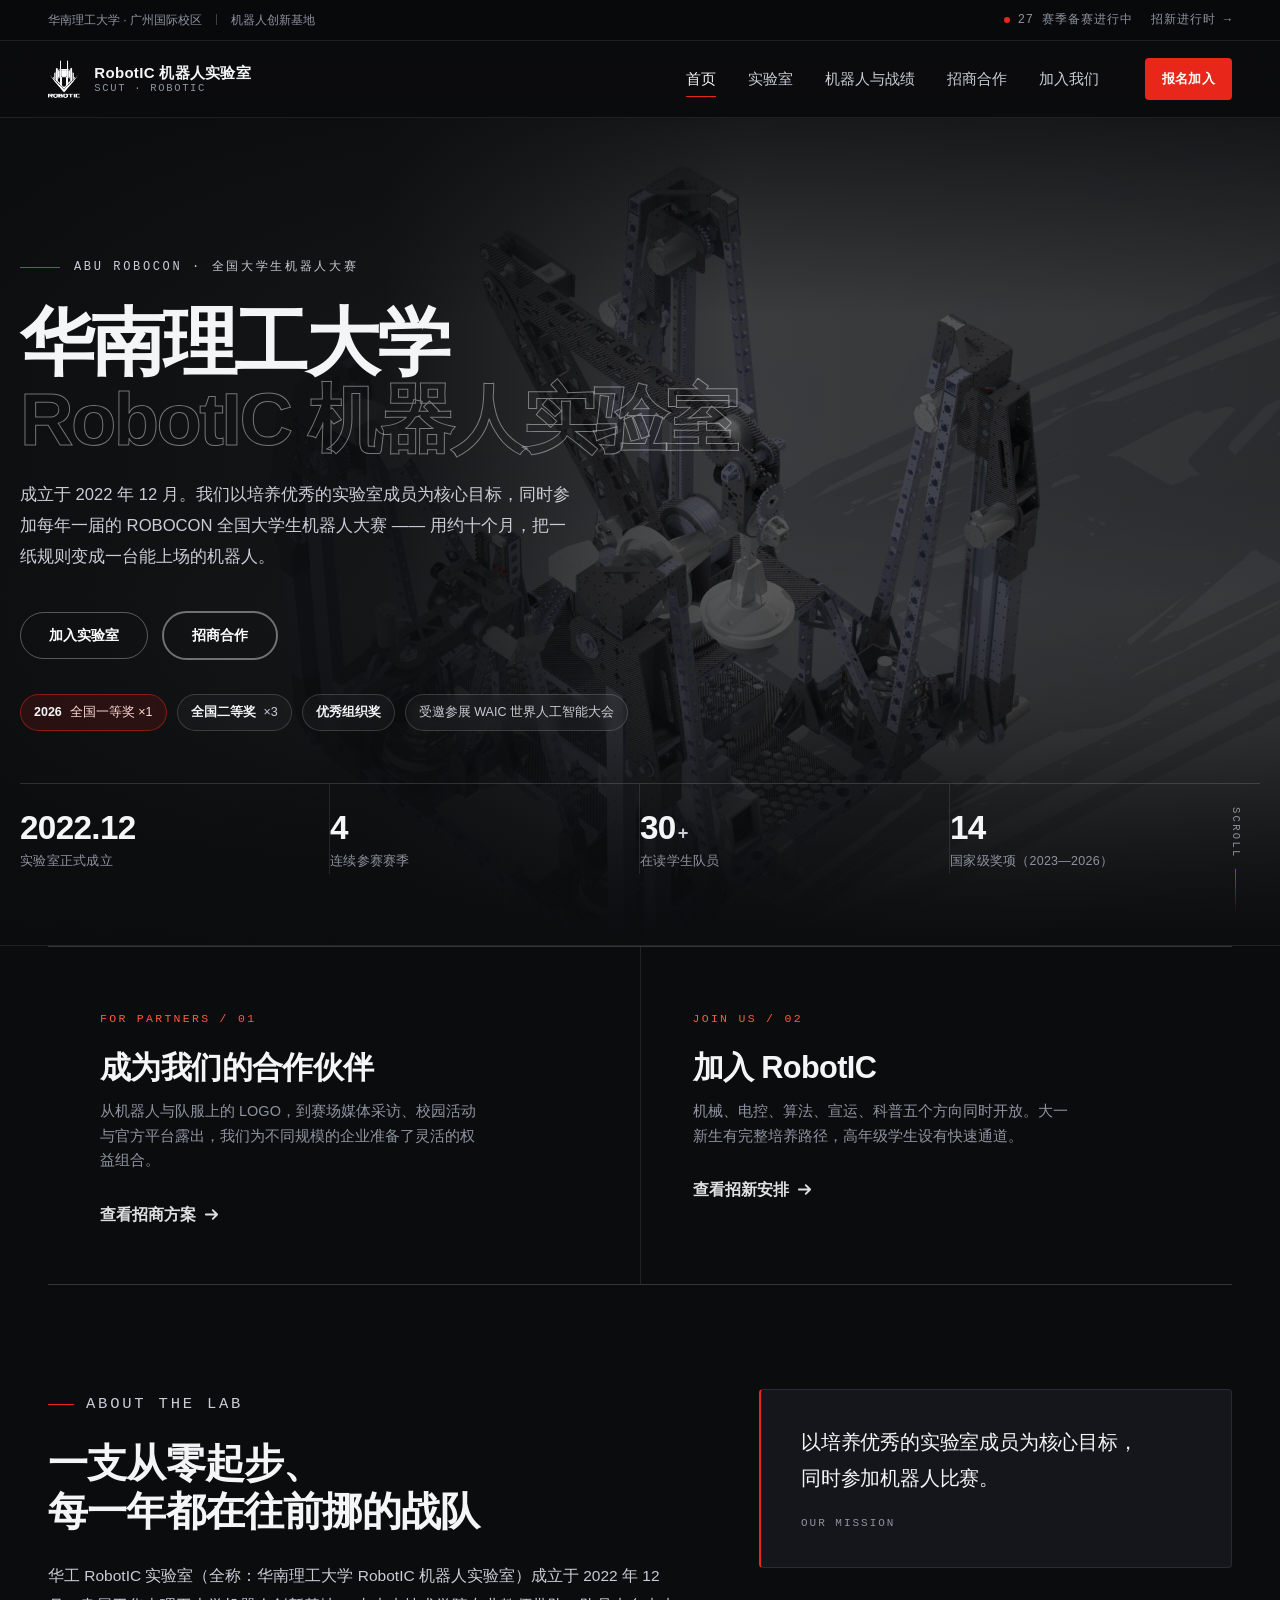
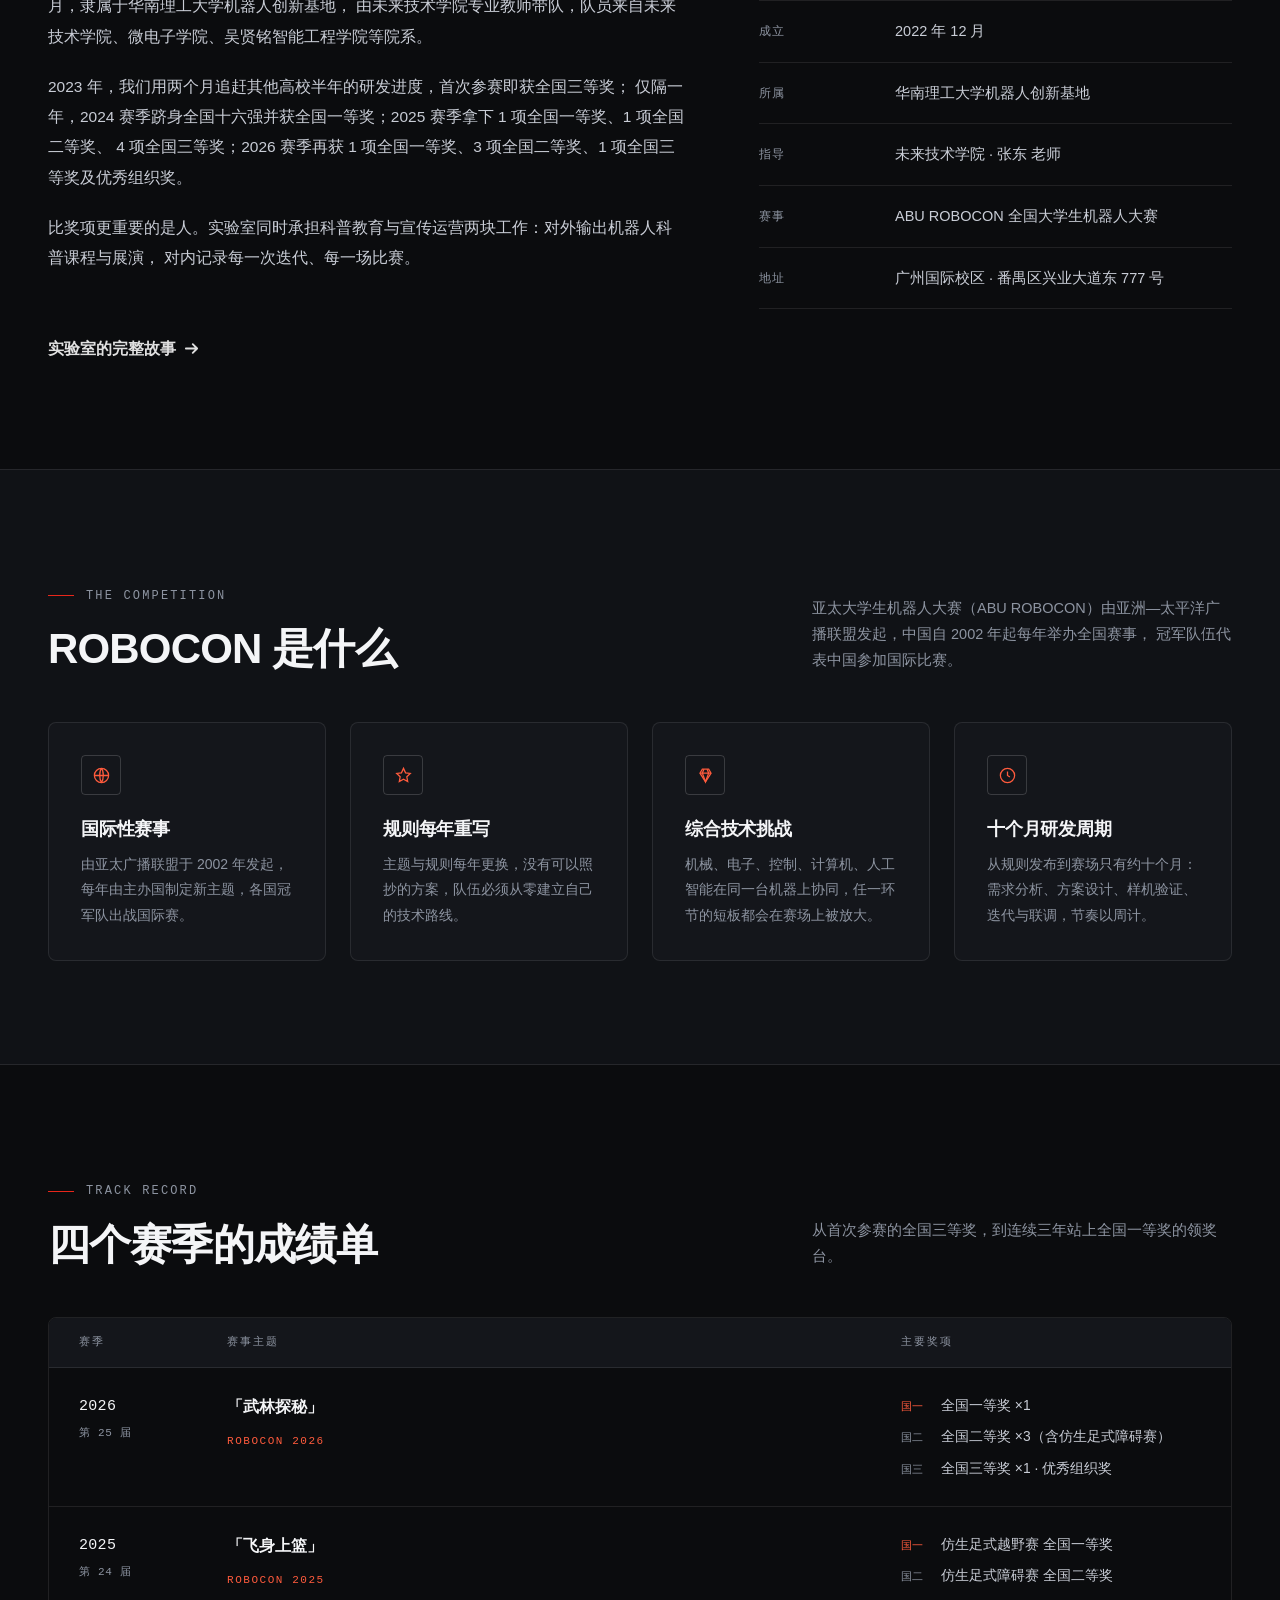
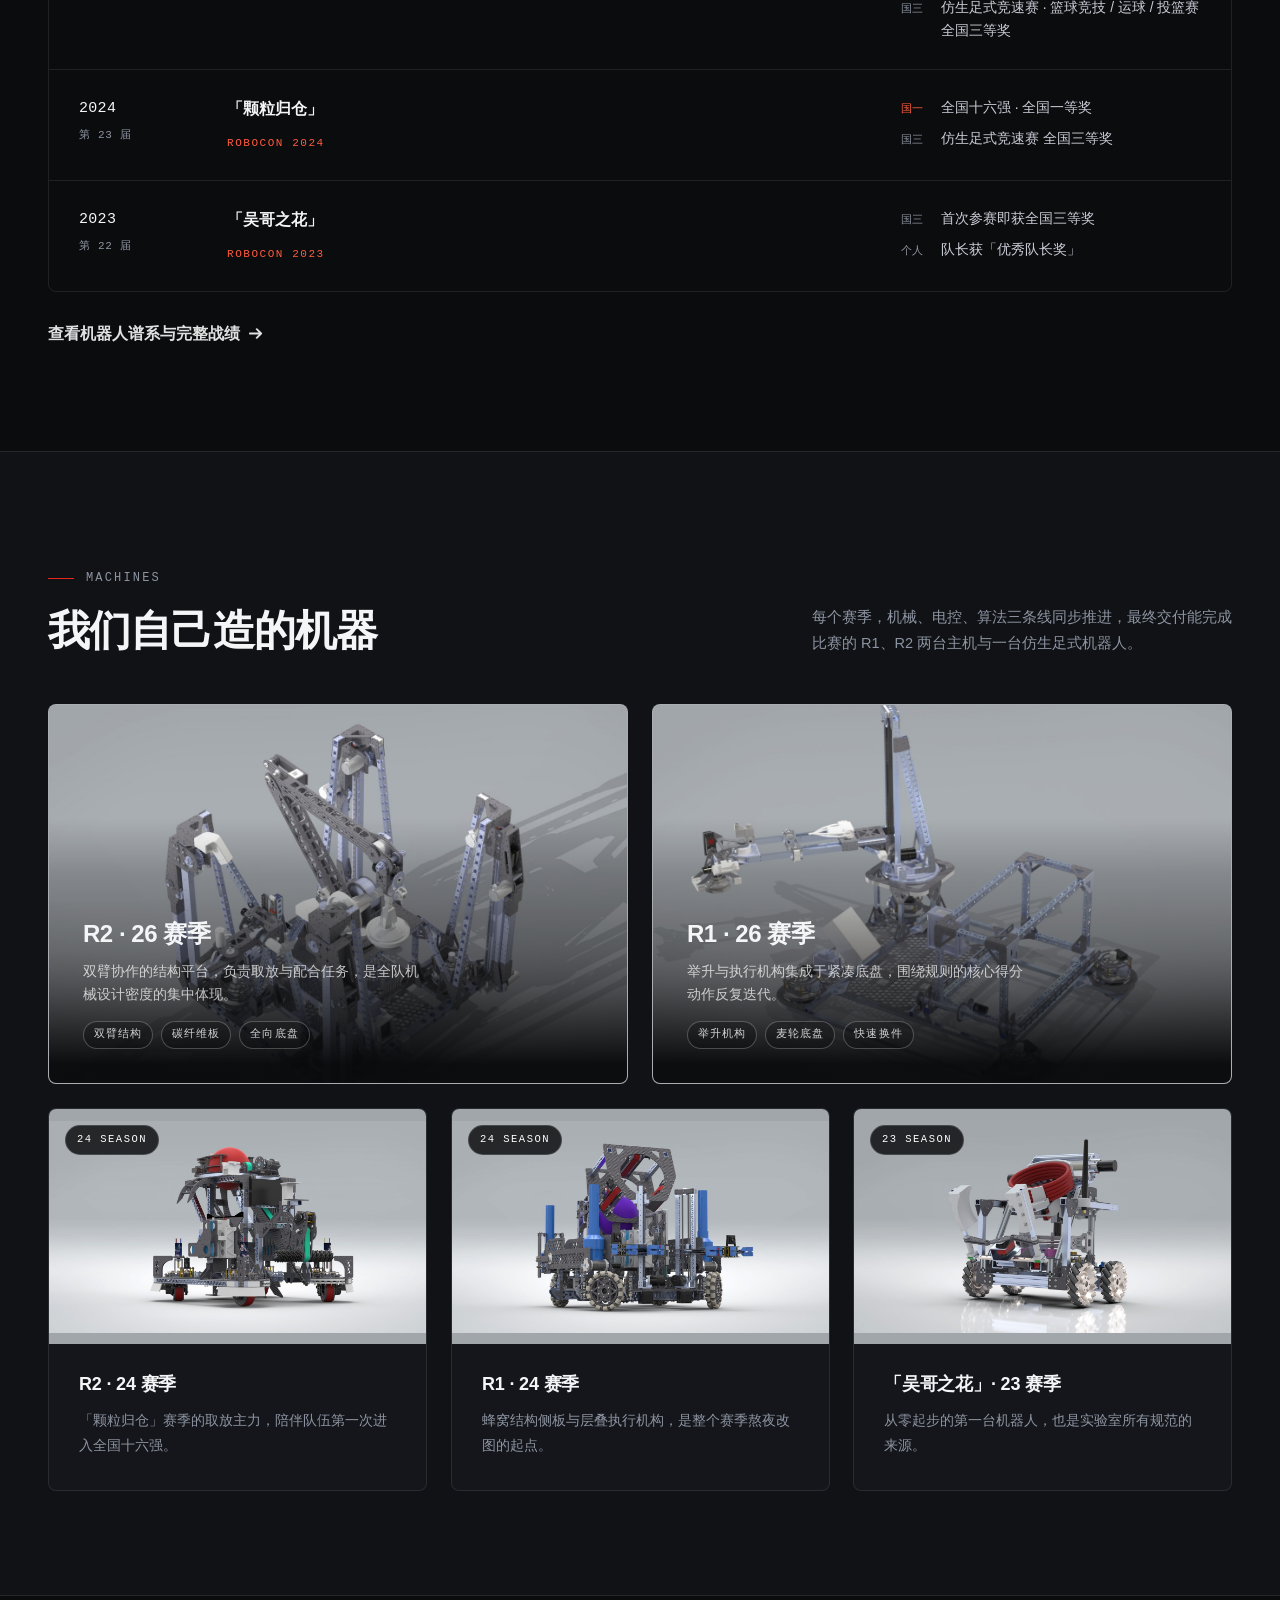
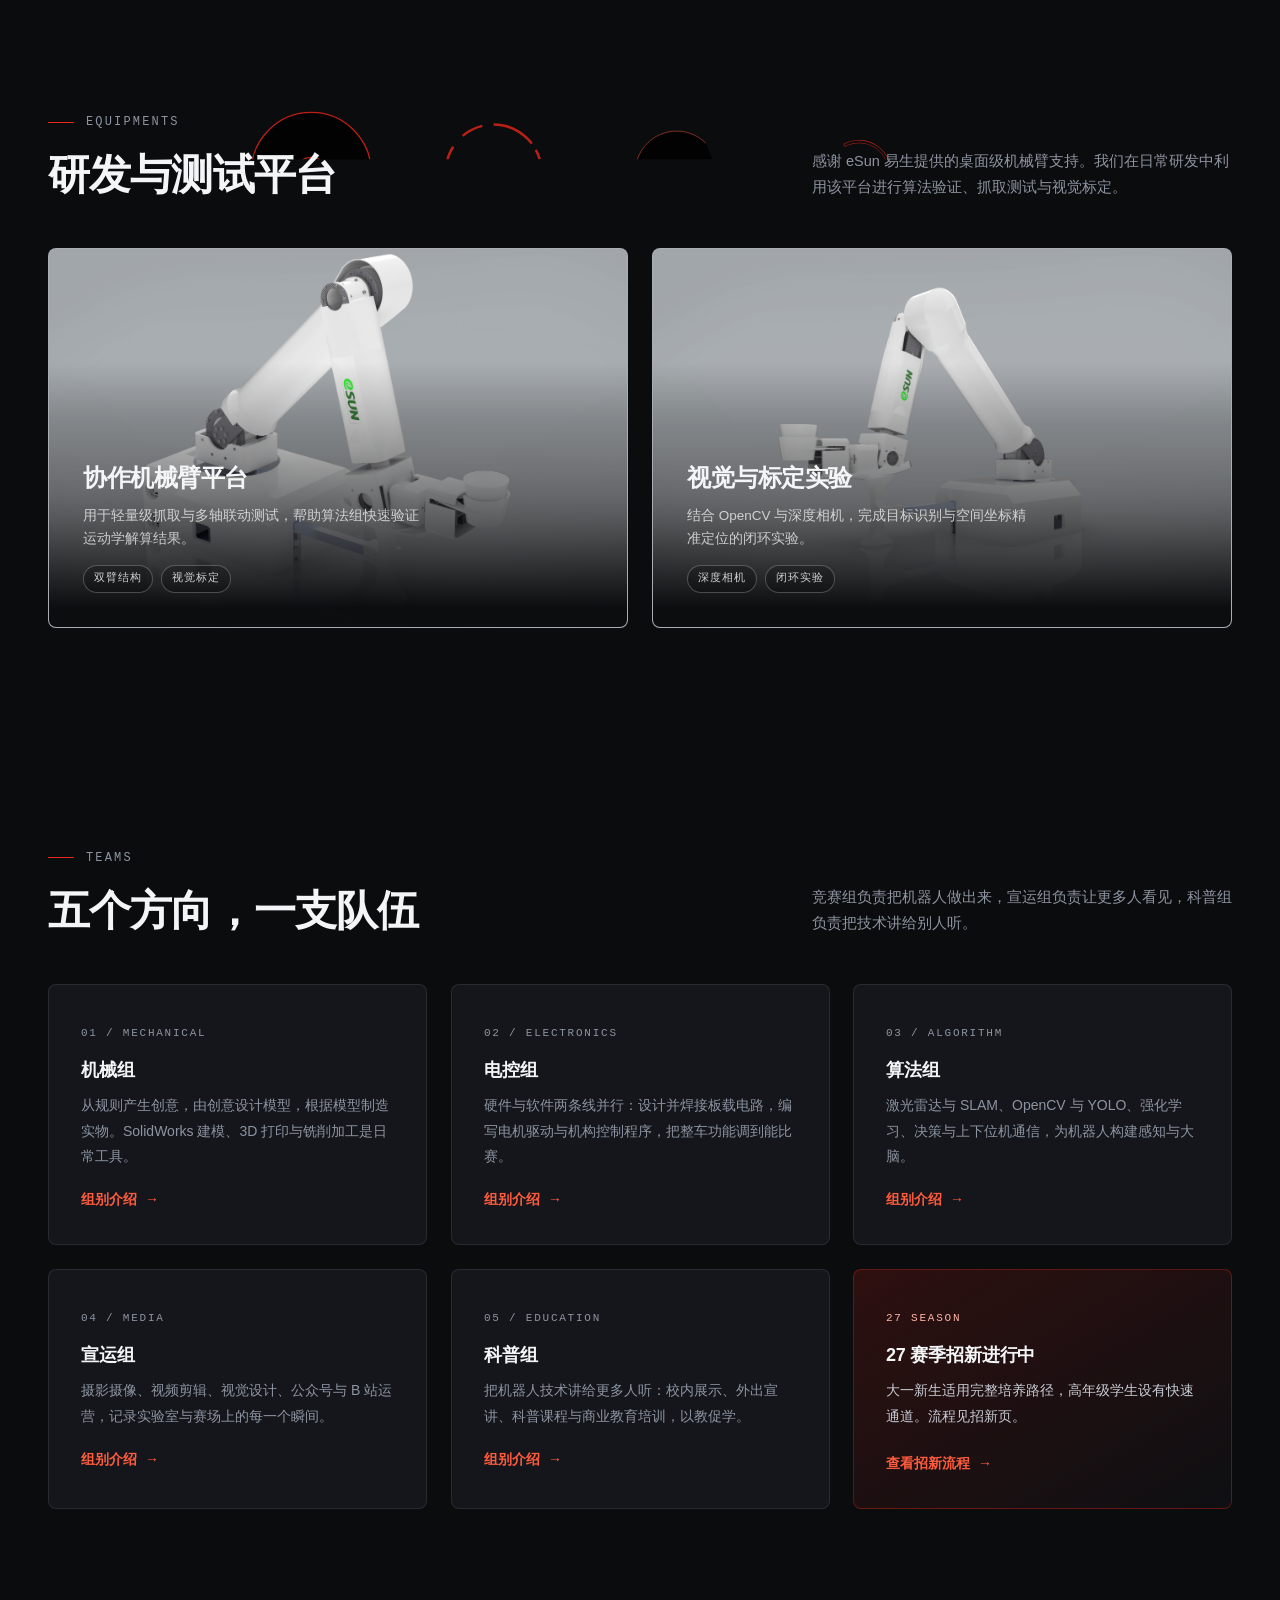
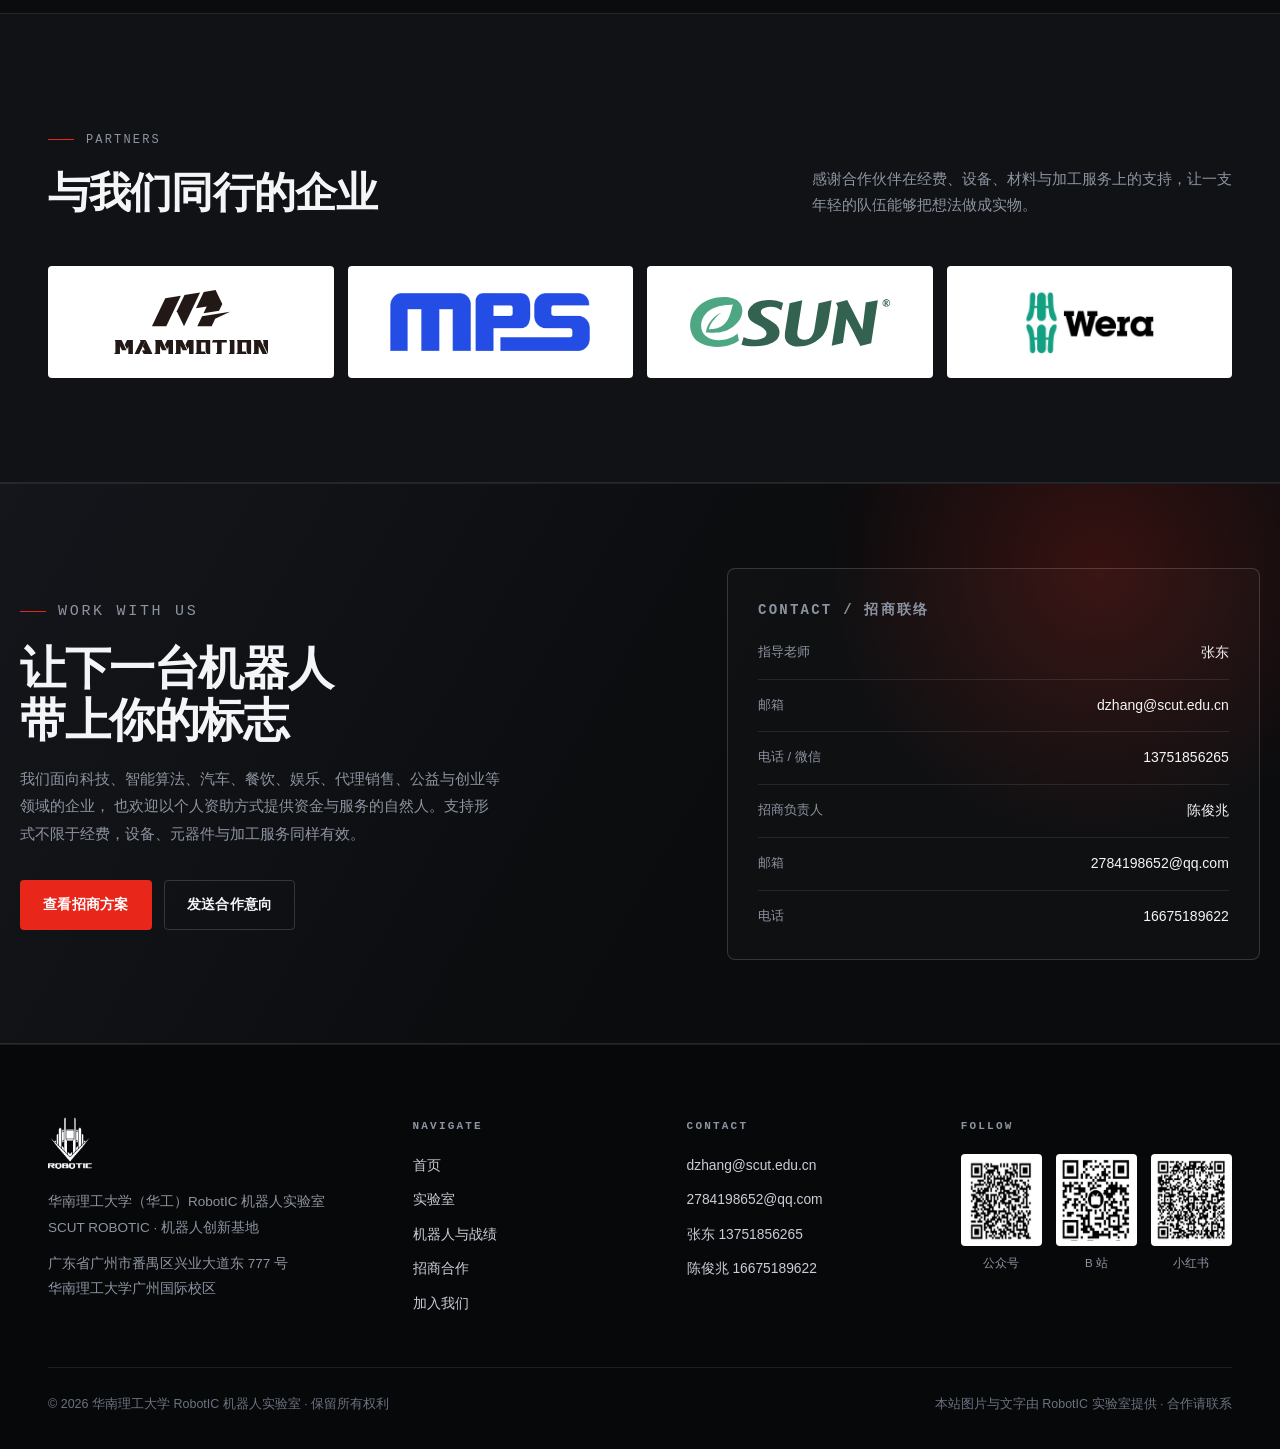
==== commit 20934a3c: "Update index.html" ====
--- a/index.html
+++ b/index.html
@@ -394,44 +394,11 @@
   <!-- 左上角雷达 -->
   <div class="bg-spinner bg-spinner-left">
     <div class="svg-frame">
-      <svg style="--i:0;--j:0;">
-        <g id="out1">
-          <path d="M72 172C72 116.772 116.772 72 172 72C227.228 72 272 116.772 272 172C272 227.228 227.228 272 172 272C116.772 272 72 227.228 72 172ZM197.322 172C197.322 158.015 185.985 146.678 172 146.678C158.015 146.678 146.678 158.015 146.678 172C146.678 185.985 158.015 197.322 172 197.322C185.985 197.322 197.322 185.985 197.322 172Z"></path>
-          <path mask="url(#path-1-inside-1_111_3212)" stroke-miterlimit="16" stroke-width="2" stroke="#00FFFF" d="M72 172C72 116.772 116.772 72 172 72C227.228 72 272 116.772 272 172C272 227.228 227.228 272 172 272C116.772 272 72 227.228 72 172ZM197.322 172C197.322 158.015 185.985 146.678 172 146.678C158.015 146.678 146.678 158.015 146.678 172C146.678 185.985 158.015 197.322 172 197.322C185.985 197.322 197.322 185.985 197.322 172Z"></path>
-        </g>
-      </svg>
-      <svg style="--i:1;--j:1;">
-        <g id="out2">
-          <mask fill="white" id="path-2-inside-2_111_3212">
-            <path d="M102.892 127.966C93.3733 142.905 88.9517 160.527 90.2897 178.19L94.3752 177.88C93.1041 161.1 97.3046 144.36 106.347 130.168L102.892 127.966Z"></path>
-            <path d="M93.3401 194.968C98.3049 211.971 108.646 226.908 122.814 237.541L125.273 234.264C111.814 224.163 101.99 209.973 97.2731 193.819L93.3401 194.968Z"></path>
-            <path d="M152.707 92.3592C140.33 95.3575 128.822 101.199 119.097 109.421L121.742 112.55C130.981 104.739 141.914 99.1897 153.672 96.3413L152.707 92.3592Z"></path>
-            <path d="M253.294 161.699C255.099 175.937 253.132 190.4 247.59 203.639L243.811 202.057C249.075 189.48 250.944 175.74 249.23 162.214L253.294 161.699Z"></path>
-            <path d="M172 90.0557C184.677 90.0557 197.18 92.9967 208.528 98.6474C219.875 104.298 229.757 112.505 237.396 122.621L234.126 125.09C226.869 115.479 217.481 107.683 206.701 102.315C195.921 96.9469 184.043 94.1529 172 94.1529V90.0557Z"></path>
-            <path d="M244.195 133.235C246.991 138.442 249.216 143.937 250.83 149.623L246.888 150.742C245.355 145.34 243.242 140.12 240.586 135.174L244.195 133.235Z"></path>
-            <path d="M234.238 225.304C223.932 237.338 210.358 246.126 195.159 250.604C179.961 255.082 163.79 255.058 148.606 250.534L149.775 246.607C164.201 250.905 179.563 250.928 194.001 246.674C208.44 242.42 221.335 234.071 231.126 222.639L234.238 225.304Z"></path>
-          </mask>
-          <path mask="url(#path-2-inside-2_111_3212)" fill="#00FFFF" d="M102.892 127.966L105.579 123.75L101.362 121.063L98.6752 125.28L102.892 127.966ZM90.2897 178.19L85.304 178.567L85.6817 183.553L90.6674 183.175L90.2897 178.19ZM94.3752 177.88L94.7529 182.866L99.7386 182.488L99.3609 177.503L94.3752 177.88ZM106.347 130.168L110.564 132.855L113.251 128.638L109.034 125.951L106.347 130.168ZM93.3401 194.968L91.9387 190.168L87.1391 191.569L88.5405 196.369L93.3401 194.968ZM122.814 237.541L119.813 241.54L123.812 244.541L126.813 240.542L122.814 237.541ZM125.273 234.264L129.272 237.265L132.273 233.266L128.274 230.265L125.273 234.264ZM97.2731 193.819L102.073 192.418L100.671 187.618L95.8717 189.02L97.2731 193.819ZM152.707 92.3592L157.567 91.182L156.389 86.3226L151.53 87.4998L152.707 92.3592ZM119.097 109.421L115.869 105.603L112.05 108.831L115.278 112.649L119.097 109.421ZM121.742 112.55L117.924 115.778L121.152 119.596L124.97 116.368L121.742 112.55ZM153.672 96.3413L154.849 101.201L159.708 100.023L158.531 95.1641L153.672 96.3413ZM253.294 161.699L258.255 161.07L257.626 156.11L252.666 156.738L253.294 161.699ZM247.59 203.639L245.66 208.251L250.272 210.182L252.203 205.569L247.59 203.639ZM243.811 202.057L239.198 200.126L237.268 204.739L241.88 206.669L243.811 202.057ZM249.23 162.214L248.601 157.253L243.641 157.882L244.269 162.842L249.23 162.214ZM172 90.0557V85.0557H167V90.0557H172ZM208.528 98.6474L206.299 103.123L206.299 103.123L208.528 98.6474ZM237.396 122.621L240.409 126.611L244.399 123.598L241.386 119.608L237.396 122.621ZM234.126 125.09L230.136 128.103L233.149 132.093L237.139 129.08L234.126 125.09ZM206.701 102.315L204.473 106.791L204.473 106.791L206.701 102.315ZM172 94.1529H167V99.1529H172V94.1529ZM244.195 133.235L248.601 130.87L246.235 126.465L241.83 128.83L244.195 133.235ZM250.83 149.623L252.195 154.433L257.005 153.067L255.64 148.257L250.83 149.623ZM246.888 150.742L242.078 152.107L243.444 156.917L248.254 155.552L246.888 150.742ZM240.586 135.174L238.22 130.768L233.815 133.134L236.181 137.539L240.586 135.174ZM234.238 225.304L238.036 228.556L241.288 224.759L237.491 221.506L234.238 225.304ZM195.159 250.604L196.572 255.4L196.572 255.4L195.159 250.604ZM148.606 250.534L143.814 249.107L142.386 253.899L147.178 255.326L148.606 250.534ZM149.775 246.607L151.203 241.816L146.411 240.388L144.983 245.18L149.775 246.607ZM194.001 246.674L195.415 251.47L195.415 251.47L194.001 246.674ZM231.126 222.639L234.379 218.841L230.581 215.589L227.329 219.386L231.126 222.639ZM98.6752 125.28C88.5757 141.13 83.8844 159.826 85.304 178.567L95.2754 177.812C94.0191 161.227 98.1709 144.681 107.109 130.653L98.6752 125.28ZM90.6674 183.175L94.7529 182.866L93.9976 172.895L89.912 173.204L90.6674 183.175ZM99.3609 177.503C98.1715 161.8 102.102 146.135 110.564 132.855L102.131 127.481C92.5071 142.585 88.0368 160.4 89.3895 178.258L99.3609 177.503ZM109.034 125.951L105.579 123.75L100.205 132.183L103.661 134.385L109.034 125.951ZM88.5405 196.369C93.8083 214.41 104.78 230.259 119.813 241.54L125.815 233.542C112.512 223.558 102.802 209.532 98.1397 193.566L88.5405 196.369ZM126.813 240.542L129.272 237.265L121.274 231.263L118.815 234.54L126.813 240.542ZM128.274 230.265C115.679 220.813 106.486 207.534 102.073 192.418L92.4735 195.221C97.493 212.412 107.948 227.513 122.272 238.263L128.274 230.265ZM95.8717 189.02L91.9387 190.168L94.7415 199.767L98.6745 198.619L95.8717 189.02ZM151.53 87.4998C138.398 90.681 126.188 96.8793 115.869 105.603L122.325 113.239C131.457 105.519 142.262 100.034 153.884 97.2187L151.53 87.4998ZM115.278 112.649L117.924 115.778L125.56 109.322L122.915 106.193L115.278 112.649ZM124.97 116.368C133.616 109.059 143.846 103.866 154.849 101.201L152.495 91.4818C139.981 94.5132 128.347 100.419 118.514 108.732L124.97 116.368ZM158.531 95.1641L157.567 91.182L147.848 93.5364L148.812 97.5185L158.531 95.1641ZM248.334 162.327C250.028 175.697 248.181 189.277 242.978 201.708L252.203 205.569C258.082 191.522 260.169 176.177 258.255 161.07L248.334 162.327ZM249.521 199.027L245.741 197.445L241.88 206.669L245.66 208.251L249.521 199.027ZM248.423 203.987C254.025 190.602 256.014 175.98 254.19 161.585L244.269 162.842C245.873 175.5 244.125 188.357 239.198 200.126L248.423 203.987ZM249.858 167.174L253.923 166.659L252.666 156.738L248.601 157.253L249.858 167.174ZM172 95.0557C183.903 95.0557 195.644 97.8172 206.299 103.123L210.757 94.1717C198.717 88.1761 185.45 85.0557 172 85.0557V95.0557ZM206.299 103.123C216.954 108.429 226.233 116.135 233.406 125.634L241.386 119.608C233.281 108.874 222.796 100.167 210.757 94.1717L206.299 103.123ZM234.383 118.631L231.113 121.1L237.139 129.08L240.409 126.611L234.383 118.631ZM238.116 122.077C230.393 111.849 220.403 103.552 208.93 97.8393L204.473 106.791C214.56 111.814 223.345 119.11 230.136 128.103L238.116 122.077ZM208.93 97.8393C197.458 92.1263 184.816 89.1529 172 89.1529V99.1529C183.269 99.1529 194.385 101.767 204.473 106.791L208.93 97.8393ZM177 94.1529V90.0557H167V94.1529H177ZM239.79 135.601C242.416 140.49 244.504 145.649 246.02 150.988L255.64 148.257C253.927 142.225 251.567 136.395 248.601 130.87L239.79 135.601ZM249.464 144.813L245.523 145.932L248.254 155.552L252.195 154.433L249.464 144.813ZM251.698 149.376C250.067 143.628 247.818 138.073 244.991 132.808L236.181 137.539C238.666 142.168 240.644 147.052 242.078 152.107L251.698 149.376ZM242.951 139.579L246.561 137.64L241.83 128.83L238.22 130.768L242.951 139.579ZM230.441 222.051C220.763 233.351 208.017 241.603 193.746 245.808L196.572 255.4C212.698 250.649 227.101 241.325 238.036 228.556L230.441 222.051ZM193.746 245.808C179.475 250.012 164.291 249.99 150.033 245.742L147.178 255.326C163.289 260.125 180.447 260.151 196.572 255.4L193.746 245.808ZM153.397 251.962L154.567 248.035L144.983 245.18L143.814 249.107L153.397 251.962ZM148.348 251.399C163.7 255.973 180.049 255.997 195.415 251.47L192.588 241.877C179.077 245.858 164.702 245.837 151.203 241.816L148.348 251.399ZM195.415 251.47C210.78 246.942 224.504 238.058 234.924 225.891L227.329 219.386C218.167 230.084 206.099 237.897 192.588 241.877L195.415 251.47ZM227.874 226.436L230.986 229.101L237.491 221.506L234.379 218.841L227.874 226.436Z"></path>
-        </g>
-      </svg>
-      <svg style="--i:0;--j:2;">
-        <g id="inner3">
-          <path d="M195.136 135.689C188.115 131.215 179.948 128.873 171.624 128.946C163.299 129.019 155.174 131.503 148.232 136.099L148.42 136.382C155.307 131.823 163.368 129.358 171.627 129.286C179.886 129.213 187.988 131.537 194.954 135.975L195.136 135.689Z"></path>
-          <path d="M195.136 208.311C188.115 212.784 179.948 215.127 171.624 215.054C163.299 214.981 155.174 212.496 148.232 207.901L148.42 207.618C155.307 212.177 163.368 214.642 171.627 214.714C179.886 214.786 187.988 212.463 194.954 208.025L195.136 208.311Z"></path>
-          <path mask="url(#path-5-inside-3_111_3212)" fill="#00FFFF" d="M195.136 135.689L195.474 135.904L195.689 135.566L195.351 135.352L195.136 135.689ZM171.624 128.946L171.627 129.346L171.624 128.946ZM148.232 136.099L148.011 135.765L147.678 135.986L147.899 136.32L148.232 136.099ZM148.42 136.382L148.086 136.603L148.307 136.936L148.641 136.716L148.42 136.382ZM171.627 129.286L171.63 129.686L171.627 129.286ZM194.954 135.975L194.739 136.313L195.076 136.528L195.291 136.19L194.954 135.975ZM195.136 208.311L195.351 208.648L195.689 208.433L195.474 208.096L195.136 208.311ZM171.624 215.054L171.627 214.654L171.624 215.054ZM148.232 207.901L147.899 207.68L147.678 208.014L148.011 208.234L148.232 207.901ZM148.42 207.618L148.641 207.284L148.307 207.063L148.086 207.397L148.42 207.618ZM171.627 214.714L171.63 214.314L171.627 214.714ZM194.954 208.025L195.291 207.81L195.076 207.472L194.739 207.687L194.954 208.025ZM195.351 135.352C188.265 130.836 180.022 128.473 171.62 128.546L171.627 129.346C179.874 129.274 187.966 131.594 194.921 136.026L195.351 135.352ZM171.62 128.546C163.218 128.619 155.018 131.127 148.011 135.765L148.453 136.432C155.33 131.88 163.38 129.418 171.627 129.346L171.62 128.546ZM147.899 136.32L148.086 136.603L148.753 136.161L148.566 135.878L147.899 136.32ZM148.641 136.716C155.463 132.199 163.448 129.757 171.63 129.686L171.623 128.886C163.287 128.958 155.15 131.447 148.199 136.049L148.641 136.716ZM171.63 129.686C179.812 129.614 187.839 131.916 194.739 136.313L195.169 135.638C188.138 131.158 179.959 128.813 171.623 128.886L171.63 129.686ZM195.291 136.19L195.474 135.904L194.799 135.474L194.617 135.76L195.291 136.19ZM194.921 207.974C187.966 212.406 179.874 214.726 171.627 214.654L171.62 215.454C180.022 215.527 188.265 213.163 195.351 208.648L194.921 207.974ZM171.627 214.654C163.38 214.582 155.33 212.12 148.453 207.567L148.011 208.234C155.018 212.873 163.218 215.38 171.62 215.454L171.627 214.654ZM148.566 208.122L148.753 207.838L148.086 207.397L147.899 207.68L148.566 208.122ZM148.199 207.951C155.15 212.553 163.287 215.041 171.623 215.114L171.63 214.314C163.448 214.243 155.463 211.801 148.641 207.284L148.199 207.951ZM171.623 215.114C179.959 215.187 188.138 212.842 195.169 208.362L194.739 207.687C187.839 212.084 179.812 214.386 171.63 214.314L171.623 215.114ZM194.617 208.239L194.799 208.526L195.474 208.096L195.291 207.81L194.617 208.239Z"></path>
-        </g>
-        <path stroke="#00FFFF" d="M240.944 172C240.944 187.951 235.414 203.408 225.295 215.738C215.176 228.068 201.095 236.508 185.45 239.62C169.806 242.732 153.567 240.323 139.5 232.804C125.433 225.285 114.408 213.12 108.304 198.384C102.2 183.648 101.394 167.25 106.024 151.987C110.654 136.723 120.434 123.537 133.696 114.675C146.959 105.813 162.884 101.824 178.758 103.388C194.632 104.951 209.472 111.97 220.751 123.249" id="out3"></path>
-      </svg>
-      <svg style="--i:1;--j:3;">
-        <g id="inner1">
-          <path fill="#00FFFF" d="M145.949 124.51L148.554 129.259C156.575 124.859 165.672 122.804 174.806 123.331C183.94 123.858 192.741 126.944 200.203 132.236C207.665 137.529 213.488 144.815 217.004 153.261C220.521 161.707 221.59 170.972 220.09 179.997L224.108 180.665L224.102 180.699L229.537 181.607C230.521 175.715 230.594 169.708 229.753 163.795L225.628 164.381C224.987 159.867 223.775 155.429 222.005 151.179C218.097 141.795 211.628 133.699 203.337 127.818C195.045 121.937 185.266 118.508 175.118 117.923C165.302 117.357 155.525 119.474 146.83 124.037C146.535 124.192 146.241 124.349 145.949 124.51ZM224.638 164.522C224.009 160.091 222.819 155.735 221.082 151.563C217.246 142.352 210.897 134.406 202.758 128.634C194.62 122.862 185.021 119.496 175.06 118.922C165.432 118.367 155.841 120.441 147.311 124.914L148.954 127.91C156.922 123.745 165.876 121.814 174.864 122.333C184.185 122.87 193.166 126.019 200.782 131.421C208.397 136.822 214.339 144.257 217.928 152.877C221.388 161.188 222.526 170.276 221.23 179.173L224.262 179.677C224.998 174.671 225.35 169.535 224.638 164.522Z" clip-rule="evenodd" fill-rule="evenodd"></path>
-          <path fill="#00FFFF" d="M139.91 220.713C134.922 217.428 130.469 213.395 126.705 208.758L130.983 205.286L130.985 205.288L134.148 202.721C141.342 211.584 151.417 217.642 162.619 219.839C173.821 222.036 185.438 220.232 195.446 214.742L198.051 219.491C197.759 219.651 197.465 219.809 197.17 219.963C186.252 225.693 173.696 227.531 161.577 225.154C154.613 223.789 148.041 221.08 142.202 217.234L139.91 220.713ZM142.752 216.399C148.483 220.174 154.934 222.833 161.769 224.173C173.658 226.504 185.977 224.704 196.689 219.087L195.046 216.09C185.035 221.323 173.531 222.998 162.427 220.82C151.323 218.643 141.303 212.747 134.01 204.122L131.182 206.5C134.451 210.376 138.515 213.607 142.752 216.399Z" clip-rule="evenodd" fill-rule="evenodd"></path>
-        </g>
-      </svg>
-      <svg style="--i:2;--j:4;">
-        <path fill="#00FFFF" d="M180.956 186.056C183.849 184.212 186.103 181.521 187.41 178.349C188.717 175.177 189.013 171.679 188.258 168.332C187.503 164.986 185.734 161.954 183.192 159.65C180.649 157.346 177.458 155.883 174.054 155.46C170.649 155.038 167.197 155.676 164.169 157.288C161.14 158.9 158.683 161.407 157.133 164.468C155.582 167.528 155.014 170.992 155.505 174.388C155.997 177.783 157.524 180.944 159.879 183.439L161.129 182.259C159.018 180.021 157.648 177.186 157.207 174.141C156.766 171.096 157.276 167.989 158.667 165.245C160.057 162.5 162.261 160.252 164.977 158.806C167.693 157.36 170.788 156.788 173.842 157.167C176.895 157.546 179.757 158.858 182.037 160.924C184.317 162.99 185.904 165.709 186.581 168.711C187.258 171.712 186.992 174.849 185.82 177.694C184.648 180.539 182.627 182.952 180.032 184.606L180.956 186.056Z" id="center1"></path>
-        <path fill="#00FFFF" d="M172 166.445C175.068 166.445 177.556 168.932 177.556 172C177.556 175.068 175.068 177.556 172 177.556C168.932 177.556 166.444 175.068 166.444 172C166.444 168.932 168.932 166.445 172 166.445ZM172 177.021C174.773 177.021 177.021 174.773 177.021 172C177.021 169.227 174.773 166.979 172 166.979C169.227 166.979 166.979 169.227 166.979 172C166.979 174.773 169.227 177.021 172 177.021Z" id="center"></path>
-      </svg>
+      <svg style="--i:0;--j:0;"><g id="out1"><path d="M72 172C72 116.772 116.772 72 172 72C227.228 72 272 116.772 272 172C272 227.228 227.228 272 172 272C116.772 272 72 227.228 72 172ZM197.322 172C197.322 158.015 185.985 146.678 172 146.678C158.015 146.678 146.678 158.015 146.678 172C146.678 185.985 158.015 197.322 172 197.322C185.985 197.322 197.322 185.985 197.322 172Z"></path><path mask="url(#path-1-inside-1_111_3212)" stroke-miterlimit="16" stroke-width="2" stroke="#00FFFF" d="M72 172C72 116.772 116.772 72 172 72C227.228 72 272 116.772 272 172C272 227.228 227.228 272 172 272C116.772 272 72 227.228 72 172ZM197.322 172C197.322 158.015 185.985 146.678 172 146.678C158.015 146.678 146.678 158.015 146.678 172C146.678 185.985 158.015 197.322 172 197.322C185.985 197.322 197.322 185.985 197.322 172Z"></path></g></svg>
+      <svg style="--i:1;--j:1;"><g id="out2"><mask fill="white" id="path-2-inside-2_111_3212"><path d="M102.892 127.966C93.3733 142.905 88.9517 160.527 90.2897 178.19L94.3752 177.88C93.1041 161.1 97.3046 144.36 106.347 130.168L102.892 127.966Z"></path><path d="M93.3401 194.968C98.3049 211.971 108.646 226.908 122.814 237.541L125.273 234.264C111.814 224.163 101.99 209.973 97.2731 193.819L93.3401 194.968Z"></path><path d="M152.707 92.3592C140.33 95.3575 128.822 101.199 119.097 109.421L121.742 112.55C130.981 104.739 141.914 99.1897 153.672 96.3413L152.707 92.3592Z"></path><path d="M253.294 161.699C255.099 175.937 253.132 190.4 247.59 203.639L243.811 202.057C249.075 189.48 250.944 175.74 249.23 162.214L253.294 161.699Z"></path><path d="M172 90.0557C184.677 90.0557 197.18 92.9967 208.528 98.6474C219.875 104.298 229.757 112.505 237.396 122.621L234.126 125.09C226.869 115.479 217.481 107.683 206.701 102.315C195.921 96.9469 184.043 94.1529 172 94.1529V90.0557Z"></path><path d="M244.195 133.235C246.991 138.442 249.216 143.937 250.83 149.623L246.888 150.742C245.355 145.34 243.242 140.12 240.586 135.174L244.195 133.235Z"></path><path d="M234.238 225.304C223.932 237.338 210.358 246.126 195.159 250.604C179.961 255.082 163.79 255.058 148.606 250.534L149.775 246.607C164.201 250.905 179.563 250.928 194.001 246.674C208.44 242.42 221.335 234.071 231.126 222.639L234.238 225.304Z"></path></mask><path mask="url(#path-2-inside-2_111_3212)" fill="#00FFFF" d="M102.892 127.966L105.579 123.75L101.362 121.063L98.6752 125.28L102.892 127.966ZM90.2897 178.19L85.304 178.567L85.6817 183.553L90.6674 183.175L90.2897 178.19ZM94.3752 177.88L94.7529 182.866L99.7386 182.488L99.3609 177.503L94.3752 177.88ZM106.347 130.168L110.564 132.855L113.251 128.638L109.034 125.951L106.347 130.168ZM93.3401 194.968L91.9387 190.168L87.1391 191.569L88.5405 196.369L93.3401 194.968ZM122.814 237.541L119.813 241.54L123.812 244.541L126.813 240.542L122.814 237.541ZM125.273 234.264L129.272 237.265L132.273 233.266L128.274 230.265L125.273 234.264ZM97.2731 193.819L102.073 192.418L100.671 187.618L95.8717 189.02L97.2731 193.819ZM152.707 92.3592L157.567 91.182L156.389 86.3226L151.53 87.4998L152.707 92.3592ZM119.097 109.421L115.869 105.603L112.05 108.831L115.278 112.649L119.097 109.421ZM121.742 112.55L117.924 115.778L121.152 119.596L124.97 116.368L121.742 112.55ZM153.672 96.3413L154.849 101.201L159.708 100.023L158.531 95.1641L153.672 96.3413ZM253.294 161.699L258.255 161.07L257.626 156.11L252.666 156.738L253.294 161.699ZM247.59 203.639L245.66 208.251L250.272 210.182L252.203 205.569L247.59 203.639ZM243.811 202.057L239.198 200.126L237.268 204.739L241.88 206.669L243.811 202.057ZM249.23 162.214L248.601 157.253L243.641 157.882L244.269 162.842L249.23 162.214ZM172 90.0557V85.0557H167V90.0557H172ZM208.528 98.6474L206.299 103.123L206.299 103.123L208.528 98.6474ZM237.396 122.621L240.409 126.611L244.399 123.598L241.386 119.608L237.396 122.621ZM234.126 125.09L230.136 128.103L233.149 132.093L237.139 129.08L234.126 125.09ZM206.701 102.315L204.473 106.791L204.473 106.791L206.701 102.315ZM172 94.1529H167V99.1529H172V94.1529ZM244.195 133.235L248.601 130.87L246.235 126.465L241.83 128.83L244.195 133.235ZM250.83 149.623L252.195 154.433L257.005 153.067L255.64 148.257L250.83 149.623ZM246.888 150.742L242.078 152.107L243.444 156.917L248.254 155.552L246.888 150.742ZM240.586 135.174L238.22 130.768L233.815 133.134L236.181 137.539L240.586 135.174ZM234.238 225.304L238.036 228.556L241.288 224.759L237.491 221.506L234.238 225.304ZM195.159 250.604L196.572 255.4L196.572 255.4L195.159 250.604ZM148.606 250.534L143.814 249.107L142.386 253.899L147.178 255.326L148.606 250.534ZM149.775 246.607L151.203 241.816L146.411 240.388L144.983 245.18L149.775 246.607ZM194.001 246.674L195.415 251.47L195.415 251.47L194.001 246.674ZM231.126 222.639L234.379 218.841L230.581 215.589L227.329 219.386L231.126 222.639ZM98.6752 125.28C88.5757 141.13 83.8844 159.826 85.304 178.567L95.2754 177.812C94.0191 161.227 98.1709 144.681 107.109 130.653L98.6752 125.28ZM90.6674 183.175L94.7529 182.866L93.9976 172.895L89.912 173.204L90.6674 183.175ZM99.3609 177.503C98.1715 161.8 102.102 146.135 110.564 132.855L102.131 127.481C92.5071 142.585 88.0368 160.4 89.3895 178.258L99.3609 177.503ZM109.034 125.951L105.579 123.75L100.205 132.183L103.661 134.385L109.034 125.951ZM88.5405 196.369C93.8083 214.41 104.78 230.259 119.813 241.54L125.815 233.542C112.512 223.558 102.802 209.532 98.1397 193.566L88.5405 196.369ZM126.813 240.542L129.272 237.265L121.274 231.263L118.815 234.54L126.813 240.542ZM128.274 230.265C115.679 220.813 106.486 207.534 102.073 192.418L92.4735 195.221C97.493 212.412 107.948 227.513 122.272 238.263L128.274 230.265ZM95.8717 189.02L91.9387 190.168L94.7415 199.767L98.6745 198.619L95.8717 189.02ZM151.53 87.4998C138.398 90.681 126.188 96.8793 115.869 105.603L122.325 113.239C131.457 105.519 142.262 100.034 153.884 97.2187L151.53 87.4998ZM115.278 112.649L117.924 115.778L125.56 109.322L122.915 106.193L115.278 112.649ZM124.97 116.368C133.616 109.059 143.846 103.866 154.849 101.201L152.495 91.4818C139.981 94.5132 128.347 100.419 118.514 108.732L124.97 116.368ZM158.531 95.1641L157.567 91.182L147.848 93.5364L148.812 97.5185L158.531 95.1641ZM248.334 162.327C250.028 175.697 248.181 189.277 242.978 201.708L252.203 205.569C258.082 191.522 260.169 176.177 258.255 161.07L248.334 162.327ZM249.521 199.027L245.741 197.445L241.88 206.669L245.66 208.251L249.521 199.027ZM248.423 203.987C254.025 190.602 256.014 175.98 254.19 161.585L244.269 162.842C245.873 175.5 244.125 188.357 239.198 200.126L248.423 203.987ZM249.858 167.174L253.923 166.659L252.666 156.738L248.601 157.253L249.858 167.174ZM172 95.0557C183.903 95.0557 195.644 97.8172 206.299 103.123L210.757 94.1717C198.717 88.1761 185.45 85.0557 172 85.0557V95.0557ZM206.299 103.123C216.954 108.429 226.233 116.135 233.406 125.634L241.386 119.608C233.281 108.874 222.796 100.167 210.757 94.1717L206.299 103.123ZM234.383 118.631L231.113 121.1L237.139 129.08L240.409 126.611L234.383 118.631ZM238.116 122.077C230.393 111.849 220.403 103.552 208.93 97.8393L204.473 106.791C214.56 111.814 223.345 119.11 230.136 128.103L238.116 122.077ZM208.93 97.8393C197.458 92.1263 184.816 89.1529 172 89.1529V99.1529C183.269 99.1529 194.385 101.767 204.473 106.791L208.93 97.8393ZM177 94.1529V90.0557H167V94.1529H177ZM239.79 135.601C242.416 140.49 244.504 145.649 246.02 150.988L255.64 148.257C253.927 142.225 251.567 136.395 248.601 130.87L239.79 135.601ZM249.464 144.813L245.523 145.932L248.254 155.552L252.195 154.433L249.464 144.813ZM251.698 149.376C250.067 143.628 247.818 138.073 244.991 132.808L236.181 137.539C238.666 142.168 240.644 147.052 242.078 152.107L251.698 149.376ZM242.951 139.579L246.561 137.64L241.83 128.83L238.22 130.768L242.951 139.579ZM230.441 222.051C220.763 233.351 208.017 241.603 193.746 245.808L196.572 255.4C212.698 250.649 227.101 241.325 238.036 228.556L230.441 222.051ZM193.746 245.808C179.475 250.012 164.291 249.99 150.033 245.742L147.178 255.326C163.289 260.125 180.447 260.151 196.572 255.4L193.746 245.808ZM153.397 251.962L154.567 248.035L144.983 245.18L143.814 249.107L153.397 251.962ZM148.348 251.399C163.7 255.973 180.049 255.997 195.415 251.47L192.588 241.877C179.077 245.858 164.702 245.837 151.203 241.816L148.348 251.399ZM195.415 251.47C210.78 246.942 224.504 238.058 234.924 225.891L227.329 219.386C218.167 230.084 206.099 237.897 192.588 241.877L195.415 251.47ZM227.874 226.436L230.986 229.101L237.491 221.506L234.379 218.841L227.874 226.436Z"></path></g></svg>
+      <svg style="--i:0;--j:2;"><g id="inner3"><path d="M195.136 135.689C188.115 131.215 179.948 128.873 171.624 128.946C163.299 129.019 155.174 131.503 148.232 136.099L148.42 136.382C155.307 131.823 163.368 129.358 171.627 129.286C179.886 129.213 187.988 131.537 194.954 135.975L195.136 135.689Z"></path><path d="M195.136 208.311C188.115 212.784 179.948 215.127 171.624 215.054C163.299 214.981 155.174 212.496 148.232 207.901L148.42 207.618C155.307 212.177 163.368 214.642 171.627 214.714C179.886 214.786 187.988 212.463 194.954 208.025L195.136 208.311Z"></path><path mask="url(#path-5-inside-3_111_3212)" fill="#00FFFF" d="M195.136 135.689L195.474 135.904L195.689 135.566L195.351 135.352L195.136 135.689ZM171.624 128.946L171.627 129.346L171.624 128.946ZM148.232 136.099L148.011 135.765L147.678 135.986L147.899 136.32L148.232 136.099ZM148.42 136.382L148.086 136.603L148.307 136.936L148.641 136.716L148.42 136.382ZM171.627 129.286L171.63 129.686L171.627 129.286ZM194.954 135.975L194.739 136.313L195.076 136.528L195.291 136.19L194.954 135.975ZM195.136 208.311L195.351 208.648L195.689 208.433L195.474 208.096L195.136 208.311ZM171.624 215.054L171.627 214.654L171.624 215.054ZM148.232 207.901L147.899 207.68L147.678 208.014L148.011 208.234L148.232 207.901ZM148.42 207.618L148.641 207.284L148.307 207.063L148.086 207.397L148.42 207.618ZM171.627 214.714L171.63 214.314L171.627 214.714ZM194.954 208.025L195.291 207.81L195.076 207.472L194.739 207.687L194.954 208.025ZM195.351 135.352C188.265 130.836 180.022 128.473 171.62 128.546L171.627 129.346C179.874 129.274 187.966 131.594 194.921 136.026L195.351 135.352ZM171.62 128.546C163.218 128.619 155.018 131.127 148.011 135.765L148.453 136.432C155.33 131.88 163.38 129.418 171.627 129.346L171.62 128.546ZM147.899 136.32L148.086 136.603L148.753 136.161L148.566 135.878L147.899 136.32ZM148.641 136.716C155.463 132.199 163.448 129.757 171.63 129.686L171.623 128.886C163.287 128.958 155.15 131.447 148.199 136.049L148.641 136.716ZM171.63 129.686C179.812 129.614 187.839 131.916 194.739 136.313L195.169 135.638C188.138 131.158 179.959 128.813 171.623 128.886L171.63 129.686ZM195.291 136.19L195.474 135.904L194.799 135.474L194.617 135.76L195.291 136.19ZM194.921 207.974C187.966 212.406 179.874 214.726 171.627 214.654L171.62 215.454C180.022 215.527 188.265 213.163 195.351 208.648L194.921 207.974ZM171.627 214.654C163.38 214.582 155.33 212.12 148.453 207.567L148.011 208.234C155.018 212.873 163.218 215.38 171.62 215.454L171.627 214.654ZM148.566 208.122L148.753 207.838L148.086 207.397L147.899 207.68L148.566 208.122ZM148.199 207.951C155.15 212.553 163.287 215.041 171.623 215.114L171.63 214.314C163.448 214.243 155.463 211.801 148.641 207.284L148.199 207.951ZM171.623 215.114C179.959 215.187 188.138 212.842 195.169 208.362L194.739 207.687C187.839 212.084 179.812 214.386 171.63 214.314L171.623 215.114ZM194.617 208.239L194.799 208.526L195.474 208.096L195.291 207.81L194.617 208.239Z"></path></g><path stroke="#00FFFF" d="M240.944 172C240.944 187.951 235.414 203.408 225.295 215.738C215.176 228.068 201.095 236.508 185.45 239.62C169.806 242.732 153.567 240.323 139.5 232.804C125.433 225.285 114.408 213.12 108.304 198.384C102.2 183.648 101.394 167.25 106.024 151.987C110.654 136.723 120.434 123.537 133.696 114.675C146.959 105.813 162.884 101.824 178.758 103.388C194.632 104.951 209.472 111.97 220.751 123.249" id="out3"></path></svg>
+      <svg style="--i:1;--j:3;"><g id="inner1"><path fill="#00FFFF" d="M145.949 124.51L148.554 129.259C156.575 124.859 165.672 122.804 174.806 123.331C183.94 123.858 192.741 126.944 200.203 132.236C207.665 137.529 213.488 144.815 217.004 153.261C220.521 161.707 221.59 170.972 220.09 179.997L224.108 180.665L224.102 180.699L229.537 181.607C230.521 175.715 230.594 169.708 229.753 163.795L225.628 164.381C224.987 159.867 223.775 155.429 222.005 151.179C218.097 141.795 211.628 133.699 203.337 127.818C195.045 121.937 185.266 118.508 175.118 117.923C165.302 117.357 155.525 119.474 146.83 124.037C146.535 124.192 146.241 124.349 145.949 124.51ZM224.638 164.522C224.009 160.091 222.819 155.735 221.082 151.563C217.246 142.352 210.897 134.406 202.758 128.634C194.62 122.862 185.021 119.496 175.06 118.922C165.432 118.367 155.841 120.441 147.311 124.914L148.954 127.91C156.922 123.745 165.876 121.814 174.864 122.333C184.185 122.87 193.166 126.019 200.782 131.421C208.397 136.822 214.339 144.257 217.928 152.877C221.388 161.188 222.526 170.276 221.23 179.173L224.262 179.677C224.998 174.671 225.35 169.535 224.638 164.522Z" clip-rule="evenodd" fill-rule="evenodd"></path><path fill="#00FFFF" d="M139.91 220.713C134.922 217.428 130.469 213.395 126.705 208.758L130.983 205.286L130.985 205.288L134.148 202.721C141.342 211.584 151.417 217.642 162.619 219.839C173.821 222.036 185.438 220.232 195.446 214.742L198.051 219.491C197.759 219.651 197.465 219.809 197.17 219.963C186.252 225.693 173.696 227.531 161.577 225.154C154.613 223.789 148.041 221.08 142.202 217.234L139.91 220.713ZM142.752 216.399C148.483 220.174 154.934 222.833 161.769 224.173C173.658 226.504 185.977 224.704 196.689 219.087L195.046 216.09C185.035 221.323 173.531 222.998 162.427 220.82C151.323 218.643 141.303 212.747 134.01 204.122L131.182 206.5C134.451 210.376 138.515 213.607 142.752 216.399Z" clip-rule="evenodd" fill-rule="evenodd"></path></g></svg>
+      <svg style="--i:2;--j:4;"><path fill="#00FFFF" d="M180.956 186.056C183.849 184.212 186.103 181.521 187.41 178.349C188.717 175.177 189.013 171.679 188.258 168.332C187.503 164.986 185.734 161.954 183.192 159.65C180.649 157.346 177.458 155.883 174.054 155.46C170.649 155.038 167.197 155.676 164.169 157.288C161.14 158.9 158.683 161.407 157.133 164.468C155.582 167.528 155.014 170.992 155.505 174.388C155.997 177.783 157.524 180.944 159.879 183.439L161.129 182.259C159.018 180.021 157.648 177.186 157.207 174.141C156.766 171.096 157.276 167.989 158.667 165.245C160.057 162.5 162.261 160.252 164.977 158.806C167.693 157.36 170.788 156.788 173.842 157.167C176.895 157.546 179.757 158.858 182.037 160.924C184.317 162.99 185.904 165.709 186.581 168.711C187.258 171.712 186.992 174.849 185.82 177.694C184.648 180.539 182.627 182.952 180.032 184.606L180.956 186.056Z" id="center1"></path><path fill="#00FFFF" d="M172 166.445C175.068 166.445 177.556 168.932 177.556 172C177.556 175.068 175.068 177.556 172 177.556C168.932 177.556 166.444 175.068 166.444 172C166.444 168.932 168.932 166.445 172 166.445ZM172 177.021C174.773 177.021 177.021 174.773 177.021 172C177.021 169.227 174.773 166.979 172 166.979C169.227 166.979 166.979 169.227 166.979 172C166.979 174.773 169.227 177.021 172 177.021Z" id="center"></path></svg>
     </div>
   </div>
 
@@ -470,45 +437,11 @@
   <!-- 右下角雷达 -->
   <div class="bg-spinner bg-spinner-right">
     <div class="svg-frame">
-      <!-- 这里就是直接复制了一份上面的 SVG 代码 -->
-      <svg style="--i:0;--j:0;">
-        <g id="out1_right">
-          <path d="M72 172C72 116.772 116.772 72 172 72C227.228 72 272 116.772 272 172C272 227.228 227.228 272 172 272C116.772 272 72 227.228 72 172ZM197.322 172C197.322 158.015 185.985 146.678 172 146.678C158.015 146.678 146.678 158.015 146.678 172C146.678 185.985 158.015 197.322 172 197.322C185.985 197.322 197.322 185.985 197.322 172Z"></path>
-          <path mask="url(#path-1-inside-1_111_3212)" stroke-miterlimit="16" stroke-width="2" stroke="#00FFFF" d="M72 172C72 116.772 116.772 72 172 72C227.228 72 272 116.772 272 172C272 227.228 227.228 272 172 272C116.772 272 72 227.228 72 172ZM197.322 172C197.322 158.015 185.985 146.678 172 146.678C158.015 146.678 146.678 158.015 146.678 172C146.678 185.985 158.015 197.322 172 197.322C185.985 197.322 197.322 185.985 197.322 172Z"></path>
-        </g>
-      </svg>
-      <svg style="--i:1;--j:1;">
-        <g id="out2_right">
-          <mask fill="white" id="path-2-inside-2_111_3212_right">
-            <path d="M102.892 127.966C93.3733 142.905 88.9517 160.527 90.2897 178.19L94.3752 177.88C93.1041 161.1 97.3046 144.36 106.347 130.168L102.892 127.966Z"></path>
-            <path d="M93.3401 194.968C98.3049 211.971 108.646 226.908 122.814 237.541L125.273 234.264C111.814 224.163 101.99 209.973 97.2731 193.819L93.3401 194.968Z"></path>
-            <path d="M152.707 92.3592C140.33 95.3575 128.822 101.199 119.097 109.421L121.742 112.55C130.981 104.739 141.914 99.1897 153.672 96.3413L152.707 92.3592Z"></path>
-            <path d="M253.294 161.699C255.099 175.937 253.132 190.4 247.59 203.639L243.811 202.057C249.075 189.48 250.944 175.74 249.23 162.214L253.294 161.699Z"></path>
-            <path d="M172 90.0557C184.677 90.0557 197.18 92.9967 208.528 98.6474C219.875 104.298 229.757 112.505 237.396 122.621L234.126 125.09C226.869 115.479 217.481 107.683 206.701 102.315C195.921 96.9469 184.043 94.1529 172 94.1529V90.0557Z"></path>
-            <path d="M244.195 133.235C246.991 138.442 249.216 143.937 250.83 149.623L246.888 150.742C245.355 145.34 243.242 140.12 240.586 135.174L244.195 133.235Z"></path>
-            <path d="M234.238 225.304C223.932 237.338 210.358 246.126 195.159 250.604C179.961 255.082 163.79 255.058 148.606 250.534L149.775 246.607C164.201 250.905 179.563 250.928 194.001 246.674C208.44 242.42 221.335 234.071 231.126 222.639L234.238 225.304Z"></path>
-          </mask>
-          <path mask="url(#path-2-inside-2_111_3212_right)" fill="#00FFFF" d="M102.892 127.966L105.579 123.75L101.362 121.063L98.6752 125.28L102.892 127.966ZM90.2897 178.19L85.304 178.567L85.6817 183.553L90.6674 183.175L90.2897 178.19ZM94.3752 177.88L94.7529 182.866L99.7386 182.488L99.3609 177.503L94.3752 177.88ZM106.347 130.168L110.564 132.855L113.251 128.638L109.034 125.951L106.347 130.168ZM93.3401 194.968L91.9387 190.168L87.1391 191.569L88.5405 196.369L93.3401 194.968ZM122.814 237.541L119.813 241.54L123.812 244.541L126.813 240.542L122.814 237.541ZM125.273 234.264L129.272 237.265L132.273 233.266L128.274 230.265L125.273 234.264ZM97.2731 193.819L102.073 192.418L100.671 187.618L95.8717 189.02L97.2731 193.819ZM152.707 92.3592L157.567 91.182L156.389 86.3226L151.53 87.4998L152.707 92.3592ZM119.097 109.421L115.869 105.603L112.05 108.831L115.278 112.649L119.097 109.421ZM121.742 112.55L117.924 115.778L121.152 119.596L124.97 116.368L121.742 112.55ZM153.672 96.3413L154.849 101.201L159.708 100.023L158.531 95.1641L153.672 96.3413ZM253.294 161.699L258.255 161.07L257.626 156.11L252.666 156.738L253.294 161.699ZM247.59 203.639L245.66 208.251L250.272 210.182L252.203 205.569L247.59 203.639ZM243.811 202.057L239.198 200.126L237.268 204.739L241.88 206.669L243.811 202.057ZM249.23 162.214L248.601 157.253L243.641 157.882L244.269 162.842L249.23 162.214ZM172 90.0557V85.0557H167V90.0557H172ZM208.528 98.6474L206.299 103.123L206.299 103.123L208.528 98.6474ZM237.396 122.621L240.409 126.611L244.399 123.598L241.386 119.608L237.396 122.621ZM234.126 125.09L230.136 128.103L233.149 132.093L237.139 129.08L234.126 125.09ZM206.701 102.315L204.473 106.791L204.473 106.791L206.701 102.315ZM172 94.1529H167V99.1529H172V94.1529ZM244.195 133.235L248.601 130.87L246.235 126.465L241.83 128.83L244.195 133.235ZM250.83 149.623L252.195 154.433L257.005 153.067L255.64 148.257L250.83 149.623ZM246.888 150.742L242.078 152.107L243.444 156.917L248.254 155.552L246.888 150.742ZM240.586 135.174L238.22 130.768L233.815 133.134L236.181 137.539L240.586 135.174ZM234.238 225.304L238.036 228.556L241.288 224.759L237.491 221.506L234.238 225.304ZM195.159 250.604L196.572 255.4L196.572 255.4L195.159 250.604ZM148.606 250.534L143.814 249.107L142.386 253.899L147.178 255.326L148.606 250.534ZM149.775 246.607L151.203 241.816L146.411 240.388L144.983 245.18L149.775 246.607ZM194.001 246.674L195.415 251.47L195.415 251.47L194.001 246.674ZM231.126 222.639L234.379 218.841L230.581 215.589L227.329 219.386L231.126 222.639ZM98.6752 125.28C88.5757 141.13 83.8844 159.826 85.304 178.567L95.2754 177.812C94.0191 161.227 98.1709 144.681 107.109 130.653L98.6752 125.28ZM90.6674 183.175L94.7529 182.866L93.9976 172.895L89.912 173.204L90.6674 183.175ZM99.3609 177.503C98.1715 161.8 102.102 146.135 110.564 132.855L102.131 127.481C92.5071 142.585 88.0368 160.4 89.3895 178.258L99.3609 177.503ZM109.034 125.951L105.579 123.75L100.205 132.183L103.661 134.385L109.034 125.951ZM88.5405 196.369C93.8083 214.41 104.78 230.259 119.813 241.54L125.815 233.542C112.512 223.558 102.802 209.532 98.1397 193.566L88.5405 196.369ZM126.813 240.542L129.272 237.265L121.274 231.263L118.815 234.54L126.813 240.542ZM128.274 230.265C115.679 220.813 106.486 207.534 102.073 192.418L92.4735 195.221C97.493 212.412 107.948 227.513 122.272 238.263L128.274 230.265ZM95.8717 189.02L91.9387 190.168L94.7415 199.767L98.6745 198.619L95.8717 189.02ZM151.53 87.4998C138.398 90.681 126.188 96.8793 115.869 105.603L122.325 113.239C131.457 105.519 142.262 100.034 153.884 97.2187L151.53 87.4998ZM115.278 112.649L117.924 115.778L125.56 109.322L122.915 106.193L115.278 112.649ZM124.97 116.368C133.616 109.059 143.846 103.866 154.849 101.201L152.495 91.4818C139.981 94.5132 128.347 100.419 118.514 108.732L124.97 116.368ZM158.531 95.1641L157.567 91.182L147.848 93.5364L148.812 97.5185L158.531 95.1641ZM248.334 162.327C250.028 175.697 248.181 189.277 242.978 201.708L252.203 205.569C258.082 191.522 260.169 176.177 258.255 161.07L248.334 162.327ZM249.521 199.027L245.741 197.445L241.88 206.669L245.66 208.251L249.521 199.027ZM248.423 203.987C254.025 190.602 256.014 175.98 254.19 161.585L244.269 162.842C245.873 175.5 244.125 188.357 239.198 200.126L248.423 203.987ZM249.858 167.174L253.923 166.659L252.666 156.738L248.601 157.253L249.858 167.174ZM172 95.0557C183.903 95.0557 195.644 97.8172 206.299 103.123L210.757 94.1717C198.717 88.1761 185.45 85.0557 172 85.0557V95.0557ZM206.299 103.123C216.954 108.429 226.233 116.135 233.406 125.634L241.386 119.608C233.281 108.874 222.796 100.167 210.757 94.1717L206.299 103.123ZM234.383 118.631L231.113 121.1L237.139 129.08L240.409 126.611L234.383 118.631ZM238.116 122.077C230.393 111.849 220.403 103.552 208.93 97.8393L204.473 106.791C214.56 111.814 223.345 119.11 230.136 128.103L238.116 122.077ZM208.93 97.8393C197.458 92.1263 184.816 89.1529 172 89.1529V99.1529C183.269 99.1529 194.385 101.767 204.473 106.791L208.93 97.8393ZM177 94.1529V90.0557H167V94.1529H177ZM239.79 135.601C242.416 140.49 244.504 145.649 246.02 150.988L255.64 148.257C253.927 142.225 251.567 136.395 248.601 130.87L239.79 135.601ZM249.464 144.813L245.523 145.932L248.254 155.552L252.195 154.433L249.464 144.813ZM251.698 149.376C250.067 143.628 247.818 138.073 244.991 132.808L236.181 137.539C238.666 142.168 240.644 147.052 242.078 152.107L251.698 149.376ZM242.951 139.579L246.561 137.64L241.83 128.83L238.22 130.768L242.951 139.579ZM230.441 222.051C220.763 233.351 208.017 241.603 193.746 245.808L196.572 255.4C212.698 250.649 227.101 241.325 238.036 228.556L230.441 222.051ZM193.746 245.808C179.475 250.012 164.291 249.99 150.033 245.742L147.178 255.326C163.289 260.125 180.447 260.151 196.572 255.4L193.746 245.808ZM153.397 251.962L154.567 248.035L144.983 245.18L143.814 249.107L153.397 251.962ZM148.348 251.399C163.7 255.973 180.049 255.997 195.415 251.47L192.588 241.877C179.077 245.858 164.702 245.837 151.203 241.816L148.348 251.399ZM195.415 251.47C210.78 246.942 224.504 238.058 234.924 225.891L227.329 219.386C218.167 230.084 206.099 237.897 192.588 241.877L195.415 251.47ZM227.874 226.436L230.986 229.101L237.491 221.506L234.379 218.841L227.874 226.436Z"></path>
-        </g>
-      </svg>
-      <svg style="--i:0;--j:2;">
-        <g id="inner3_right">
-          <path d="M195.136 135.689C188.115 131.215 179.948 128.873 171.624 128.946C163.299 129.019 155.174 131.503 148.232 136.099L148.42 136.382C155.307 131.823 163.368 129.358 171.627 129.286C179.886 129.213 187.988 131.537 194.954 135.975L195.136 135.689Z"></path>
-          <path d="M195.136 208.311C188.115 212.784 179.948 215.127 171.624 215.054C163.299 214.981 155.174 212.496 148.232 207.901L148.42 207.618C155.307 212.177 163.368 214.642 171.627 214.714C179.886 214.786 187.988 212.463 194.954 208.025L195.136 208.311Z"></path>
-          <path mask="url(#path-5-inside-3_111_3212_right)" fill="#00FFFF" d="M195.136 135.689L195.474 135.904L195.689 135.566L195.351 135.352L195.136 135.689ZM171.624 128.946L171.627 129.346L171.624 128.946ZM148.232 136.099L148.011 135.765L147.678 135.986L147.899 136.32L148.232 136.099ZM148.42 136.382L148.086 136.603L148.307 136.936L148.641 136.716L148.42 136.382ZM171.627 129.286L171.63 129.686L171.627 129.286ZM194.954 135.975L194.739 136.313L195.076 136.528L195.291 136.19L194.954 135.975ZM195.136 208.311L195.351 208.648L195.689 208.433L195.474 208.096L195.136 208.311ZM171.624 215.054L171.627 214.654L171.624 215.054ZM148.232 207.901L147.899 207.68L147.678 208.014L148.011 208.234L148.232 207.901ZM148.42 207.618L148.641 207.284L148.307 207.063L148.086 207.397L148.42 207.618ZM171.627 214.714L171.63 214.314L171.627 214.714ZM194.954 208.025L195.291 207.81L195.076 207.472L194.739 207.687L194.954 208.025ZM195.351 135.352C188.265 130.836 180.022 128.473 171.62 128.546L171.627 129.346C179.874 129.274 187.966 131.594 194.921 136.026L195.351 135.352ZM171.62 128.546C163.218 128.619 155.018 131.127 148.011 135.765L148.453 136.432C155.33 131.88 163.38 129.418 171.627 129.346L171.62 128.546ZM147.899 136.32L148.086 136.603L148.753 136.161L148.566 135.878L147.899 136.32ZM148.641 136.716C155.463 132.199 163.448 129.757 171.63 129.686L171.623 128.886C163.287 128.958 155.15 131.447 148.199 136.049L148.641 136.716ZM171.63 129.686C179.812 129.614 187.839 131.916 194.739 136.313L195.169 135.638C188.138 131.158 179.959 128.813 171.623 128.886L171.63 129.686ZM195.291 136.19L195.474 135.904L194.799 135.474L194.617 135.76L195.291 136.19ZM194.921 207.974C187.966 212.406 179.874 214.726 171.627 214.654L171.62 215.454C180.022 215.527 188.265 213.163 195.351 208.648L194.921 207.974ZM171.627 214.654C163.38 214.582 155.33 212.12 148.453 207.567L148.011 208.234C155.018 212.873 163.218 215.38 171.62 215.454L171.627 214.654ZM148.566 208.122L148.753 207.838L148.086 207.397L147.899 207.68L148.566 208.122ZM148.199 207.951C155.15 212.553 163.287 215.041 171.623 215.114L171.63 214.314C163.448 214.243 155.463 211.801 148.641 207.284L148.199 207.951ZM171.623 215.114C179.959 215.187 188.138 212.842 195.169 208.362L194.739 207.687C187.839 212.084 179.812 214.386 171.63 214.314L171.623 215.114ZM194.617 208.239L194.799 208.526L195.474 208.096L195.291 207.81L194.617 208.239Z"></path>
-        </g>
-        <path stroke="#00FFFF" d="M240.944 172C240.944 187.951 235.414 203.408 225.295 215.738C215.176 228.068 201.095 236.508 185.45 239.62C169.806 242.732 153.567 240.323 139.5 232.804C125.433 225.285 114.408 213.12 108.304 198.384C102.2 183.648 101.394 167.25 106.024 151.987C110.654 136.723 120.434 123.537 133.696 114.675C146.959 105.813 162.884 101.824 178.758 103.388C194.632 104.951 209.472 111.97 220.751 123.249" id="out3_right"></path>
-      </svg>
-      <svg style="--i:1;--j:3;">
-        <g id="inner1_right">
-          <path fill="#00FFFF" d="M145.949 124.51L148.554 129.259C156.575 124.859 165.672 122.804 174.806 123.331C183.94 123.858 192.741 126.944 200.203 132.236C207.665 137.529 213.488 144.815 217.004 153.261C220.521 161.707 221.59 170.972 220.09 179.997L224.108 180.665L224.102 180.699L229.537 181.607C230.521 175.715 230.594 169.708 229.753 163.795L225.628 164.381C224.987 159.867 223.775 155.429 222.005 151.179C218.097 141.795 211.628 133.699 203.337 127.818C195.045 121.937 185.266 118.508 175.118 117.923C165.302 117.357 155.525 119.474 146.83 124.037C146.535 124.192 146.241 124.349 145.949 124.51ZM224.638 164.522C224.009 160.091 222.819 155.735 221.082 151.563C217.246 142.352 210.897 134.406 202.758 128.634C194.62 122.862 185.021 119.496 175.06 118.922C165.432 118.367 155.841 120.441 147.311 124.914L148.954 127.91C156.922 123.745 165.876 121.814 174.864 122.333C184.185 122.87 193.166 126.019 200.782 131.421C208.397 136.822 214.339 144.257 217.928 152.877C221.388 161.188 222.526 170.276 221.23 179.173L224.262 179.677C224.998 174.671 225.35 169.535 224.638 164.522Z" clip-rule="evenodd" fill-rule="evenodd"></path>
-          <path fill="#00FFFF" d="M139.91 220.713C134.922 217.428 130.469 213.395 126.705 208.758L130.983 205.286L130.985 205.288L134.148 202.721C141.342 211.584 151.417 217.642 162.619 219.839C173.821 222.036 185.438 220.232 195.446 214.742L198.051 219.491C197.759 219.651 197.465 219.809 197.17 219.963C186.252 225.693 173.696 227.531 161.577 225.154C154.613 223.789 148.041 221.08 142.202 217.234L139.91 220.713ZM142.752 216.399C148.483 220.174 154.934 222.833 161.769 224.173C173.658 226.504 185.977 224.704 196.689 219.087L195.046 216.09C185.035 221.323 173.531 222.998 162.427 220.82C151.323 218.643 141.303 212.747 134.01 204.122L131.182 206.5C134.451 210.376 138.515 213.607 142.752 216.399Z" clip-rule="evenodd" fill-rule="evenodd"></path>
-        </g>
-      </svg>
-      <svg style="--i:2;--j:4;">
-        <path fill="#00FFFF" d="M180.956 186.056C183.849 184.212 186.103 181.521 187.41 178.349C188.717 175.177 189.013 171.679 188.258 168.332C187.503 164.986 185.734 161.954 183.192 159.65C180.649 157.346 177.458 155.883 174.054 155.46C170.649 155.038 167.197 155.676 164.169 157.288C161.14 158.9 158.683 161.407 157.133 164.468C155.582 167.528 155.014 170.992 155.505 174.388C155.997 177.783 157.524 180.944 159.879 183.439L161.129 182.259C159.018 180.021 157.648 177.186 157.207 174.141C156.766 171.096 157.276 167.989 158.667 165.245C160.057 162.5 162.261 160.252 164.977 158.806C167.693 157.36 170.788 156.788 173.842 157.167C176.895 157.546 179.757 158.858 182.037 160.924C184.317 162.99 185.904 165.709 186.581 168.711C187.258 171.712 186.992 174.849 185.82 177.694C184.648 180.539 182.627 182.952 180.032 184.606L180.956 186.056Z" id="center1_right"></path>
-        <path fill="#00FFFF" d="M172 166.445C175.068 166.445 177.556 168.932 177.556 172C177.556 175.068 175.068 177.556 172 177.556C168.932 177.556 166.444 175.068 166.444 172C166.444 168.932 168.932 166.445 172 166.445ZM172 177.021C174.773 177.021 177.021 174.773 177.021 172C177.021 169.227 174.773 166.979 172 166.979C169.227 166.979 166.979 169.227 166.979 172C166.979 174.773 169.227 177.021 172 177.021Z" id="center_right"></path>
-      </svg>
+      <svg style="--i:0;--j:0;"><g id="out1_right"><path d="M72 172C72 116.772 116.772 72 172 72C227.228 72 272 116.772 272 172C272 227.228 227.228 272 172 272C116.772 272 72 227.228 72 172ZM197.322 172C197.322 158.015 185.985 146.678 172 146.678C158.015 146.678 146.678 158.015 146.678 172C146.678 185.985 158.015 197.322 172 197.322C185.985 197.322 197.322 185.985 197.322 172Z"></path><path mask="url(#path-1-inside-1_111_3212)" stroke-miterlimit="16" stroke-width="2" stroke="#00FFFF" d="M72 172C72 116.772 116.772 72 172 72C227.228 72 272 116.772 272 172C272 227.228 227.228 272 172 272C116.772 272 72 227.228 72 172ZM197.322 172C197.322 158.015 185.985 146.678 172 146.678C158.015 146.678 146.678 158.015 146.678 172C146.678 185.985 158.015 197.322 172 197.322C185.985 197.322 197.322 185.985 197.322 172Z"></path></g></svg>
+      <svg style="--i:1;--j:1;"><g id="out2_right"><mask fill="white" id="path-2-inside-2_111_3212_right"><path d="M102.892 127.966C93.3733 142.905 88.9517 160.527 90.2897 178.19L94.3752 177.88C93.1041 161.1 97.3046 144.36 106.347 130.168L102.892 127.966Z"></path></mask><path mask="url(#path-2-inside-2_111_3212_right)" fill="#00FFFF" d="M102.892 127.966L105.579 123.75L101.362 121.063L98.6752 125.28L102.892 127.966ZM90.2897 178.19L85.304 178.567L85.6817 183.553L90.6674 183.175L90.2897 178.19Z"></path></g></svg>
+      <svg style="--i:0;--j:2;"><g id="inner3_right"><path d="M195.136 135.689C188.115 131.215 179.948 128.873 171.624 128.946C163.299 129.019 155.174 131.503 148.232 136.099L148.42 136.382C155.307 131.823 163.368 129.358 171.627 129.286C179.886 129.213 187.988 131.537 194.954 135.975L195.136 135.689Z"></path></g><path stroke="#00FFFF" d="M240.944 172C240.944 187.951 235.414 203.408 225.295 215.738C215.176 228.068 201.095 236.508 185.45 239.62C169.806 242.732 153.567 240.323 139.5 232.804C125.433 225.285 114.408 213.12 108.304 198.384C102.2 183.648 101.394 167.25 106.024 151.987C110.654 136.723 120.434 123.537 133.696 114.675C146.959 105.813 162.884 101.824 178.758 103.388C194.632 104.951 209.472 111.97 220.751 123.249" id="out3_right"></path></svg>
+      <svg style="--i:1;--j:3;"><g id="inner1_right"><path fill="#00FFFF" d="M145.949 124.51L148.554 129.259C156.575 124.859 165.672 122.804 174.806 123.331C183.94 123.858 192.741 126.944 200.203 132.236C207.665 137.529 213.488 144.815 217.004 153.261C220.521 161.707 221.59 170.972 220.09 179.997L224.108 180.665L224.102 180.699L229.537 181.607C230.521 175.715 230.594 169.708 229.753 163.795L225.628 164.381C224.987 159.867 223.775 155.429 222.005 151.179C218.097 141.795 211.628 133.699 203.337 127.818C195.045 121.937 185.266 118.508 175.118 117.923C165.302 117.357 155.525 119.474 146.83 124.037C146.535 124.192 146.241 124.349 145.949 124.51ZM224.638 164.522C224.009 160.091 222.819 155.735 221.082 151.563C217.246 142.352 210.897 134.406 202.758 128.634C194.62 122.862 185.021 119.496 175.06 118.922C165.432 118.367 155.841 120.441 147.311 124.914L148.954 127.91C156.922 123.745 165.876 121.814 174.864 122.333C184.185 122.87 193.166 126.019 200.782 131.421C208.397 136.822 214.339 144.257 217.928 152.877C221.388 161.188 222.526 170.276 221.23 179.173L224.262 179.677C224.998 174.671 225.35 169.535 224.638 164.522Z" clip-rule="evenodd" fill-rule="evenodd"></path></g></svg>
+      <svg style="--i:2;--j:4;"><path fill="#00FFFF" d="M180.956 186.056C183.849 184.212 186.103 181.521 187.41 178.349C188.717 175.177 189.013 171.679 188.258 168.332C187.503 164.986 185.734 161.954 183.192 159.65C180.649 157.346 177.458 155.883 174.054 155.46C170.649 155.038 167.197 155.676 164.169 157.288C161.14 158.9 158.683 161.407 157.133 164.468C155.582 167.528 155.014 170.992 155.505 174.388C155.997 177.783 157.524 180.944 159.879 183.439L161.129 182.259C159.018 180.021 157.648 177.186 157.207 174.141C156.766 171.096 157.276 167.989 158.667 165.245C160.057 162.5 162.261 160.252 164.977 158.806C167.693 157.36 170.788 156.788 173.842 157.167C176.895 157.546 179.757 158.858 182.037 160.924C184.317 162.99 185.904 165.709 186.581 168.711C187.258 171.712 186.992 174.849 185.82 177.694C184.648 180.539 182.627 182.952 180.032 184.606L180.956 186.056Z" id="center1_right"></path></svg>
     </div>
   </div>
 </section>
--- a/assets/css/style.css
+++ b/assets/css/style.css
@@ -2714,3 +2714,46 @@
   object-fit: cover;
   object-position: 62% 50%;
 }
+
+/* ============================================
+   研发测试平台 背景雷达动效适配
+   ============================================ */
+/* 强制该区块相对定位，防溢出 */
+.robot-showcase-section {
+  position: relative !important;
+  overflow: hidden !important;
+}
+
+/* 确保内容在动画上层 */
+.robot-showcase-section .container {
+  position: relative !important;
+  z-index: 2 !important;
+}
+
+/* 动画容器通用样式 */
+.bg-spinner {
+  position: absolute !important;
+  pointer-events: none !important; /* 防止遮挡鼠标操作 */
+  z-index: 1 !important;
+  opacity: 0.8;
+}
+
+/* 左上角定位与缩放 */
+.bg-spinner-left {
+  top: 10px;
+  left: -60px;
+  transform: scale(0.6);
+}
+
+/* 右下角定位与缩放 */
+.bg-spinner-right {
+  bottom: 10px;
+  right: -60px;
+  transform: scale(0.7);
+}
+
+/* 颜色融合：把原版的青色、黄色全部替换为网站的红色系 */
+.bg-spinner svg path[stroke="#00FFFF"] { stroke: var(--red) !important; }
+.bg-spinner svg path[fill="#00FFFF"] { fill: var(--red) !important; }
+.bg-spinner #out3 { stroke: var(--red-2) !important; }
+.bg-spinner #center1 { fill: var(--red-2) !important; }
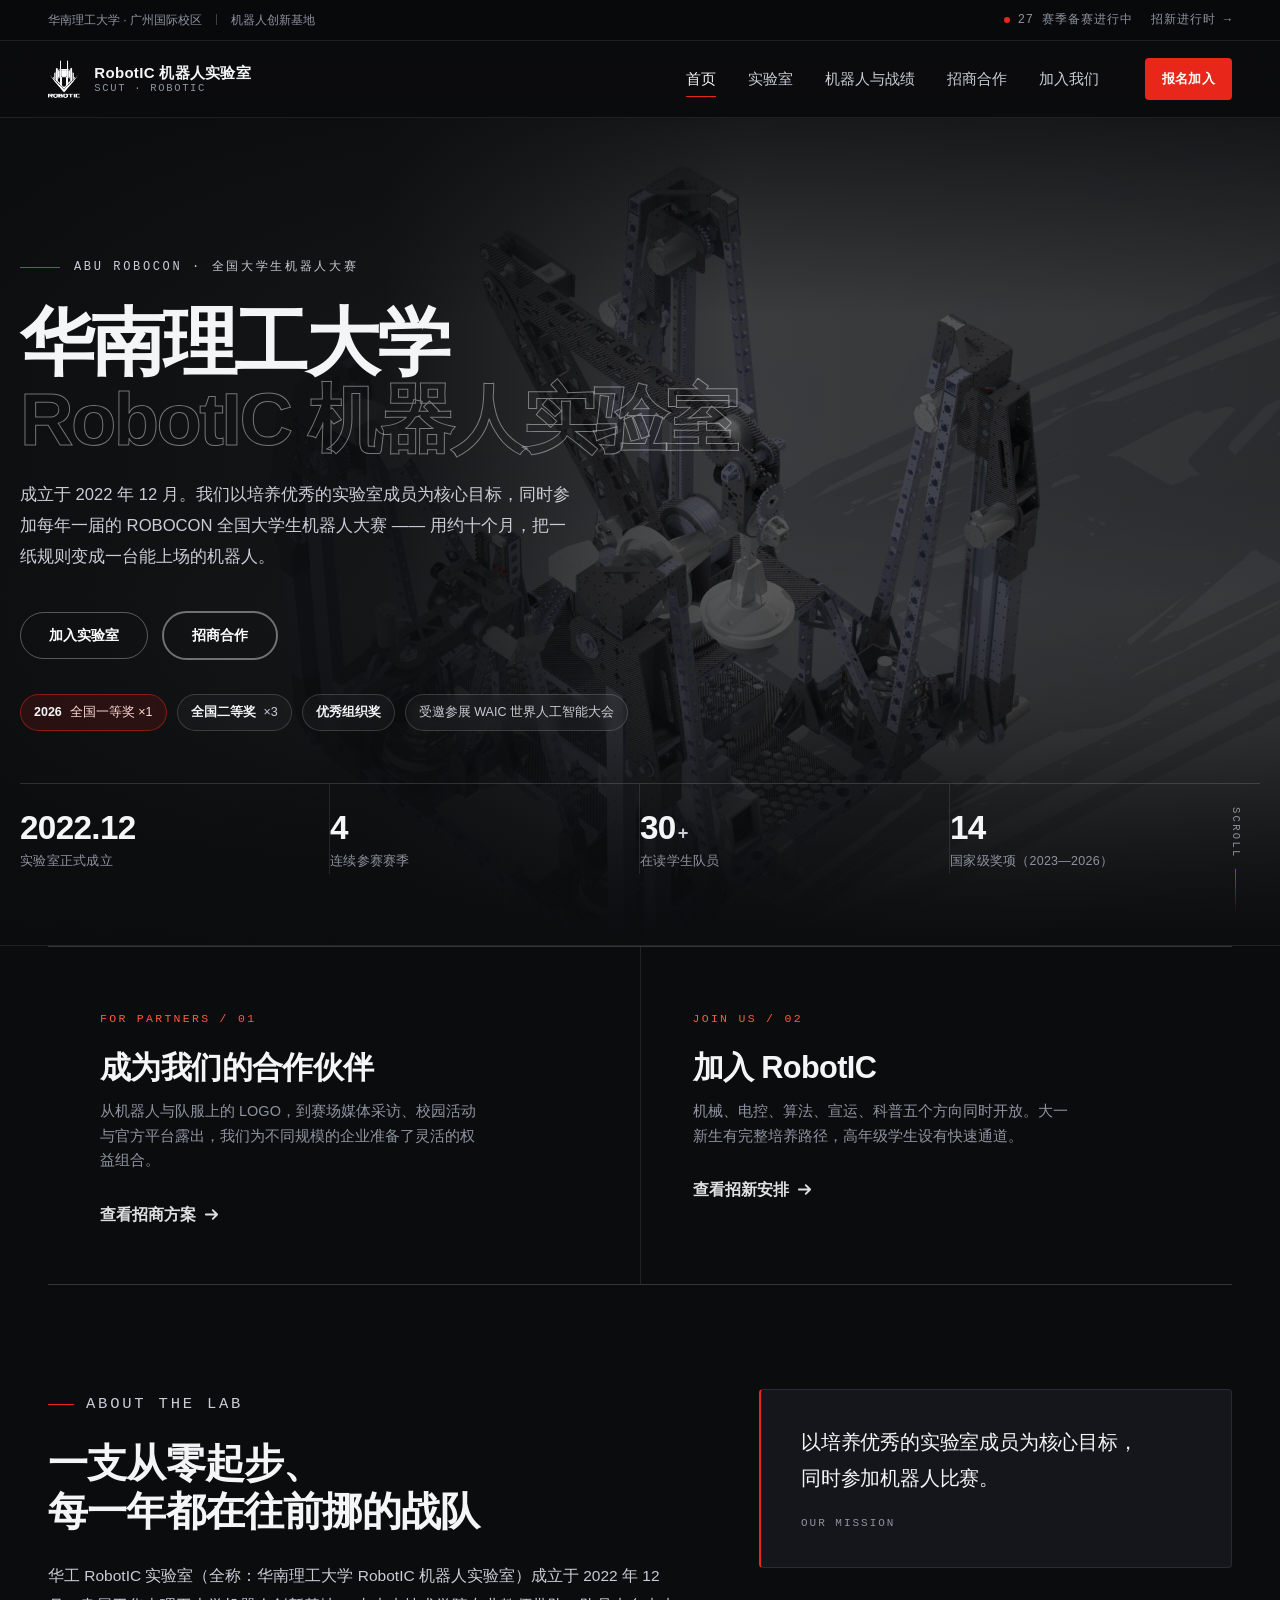
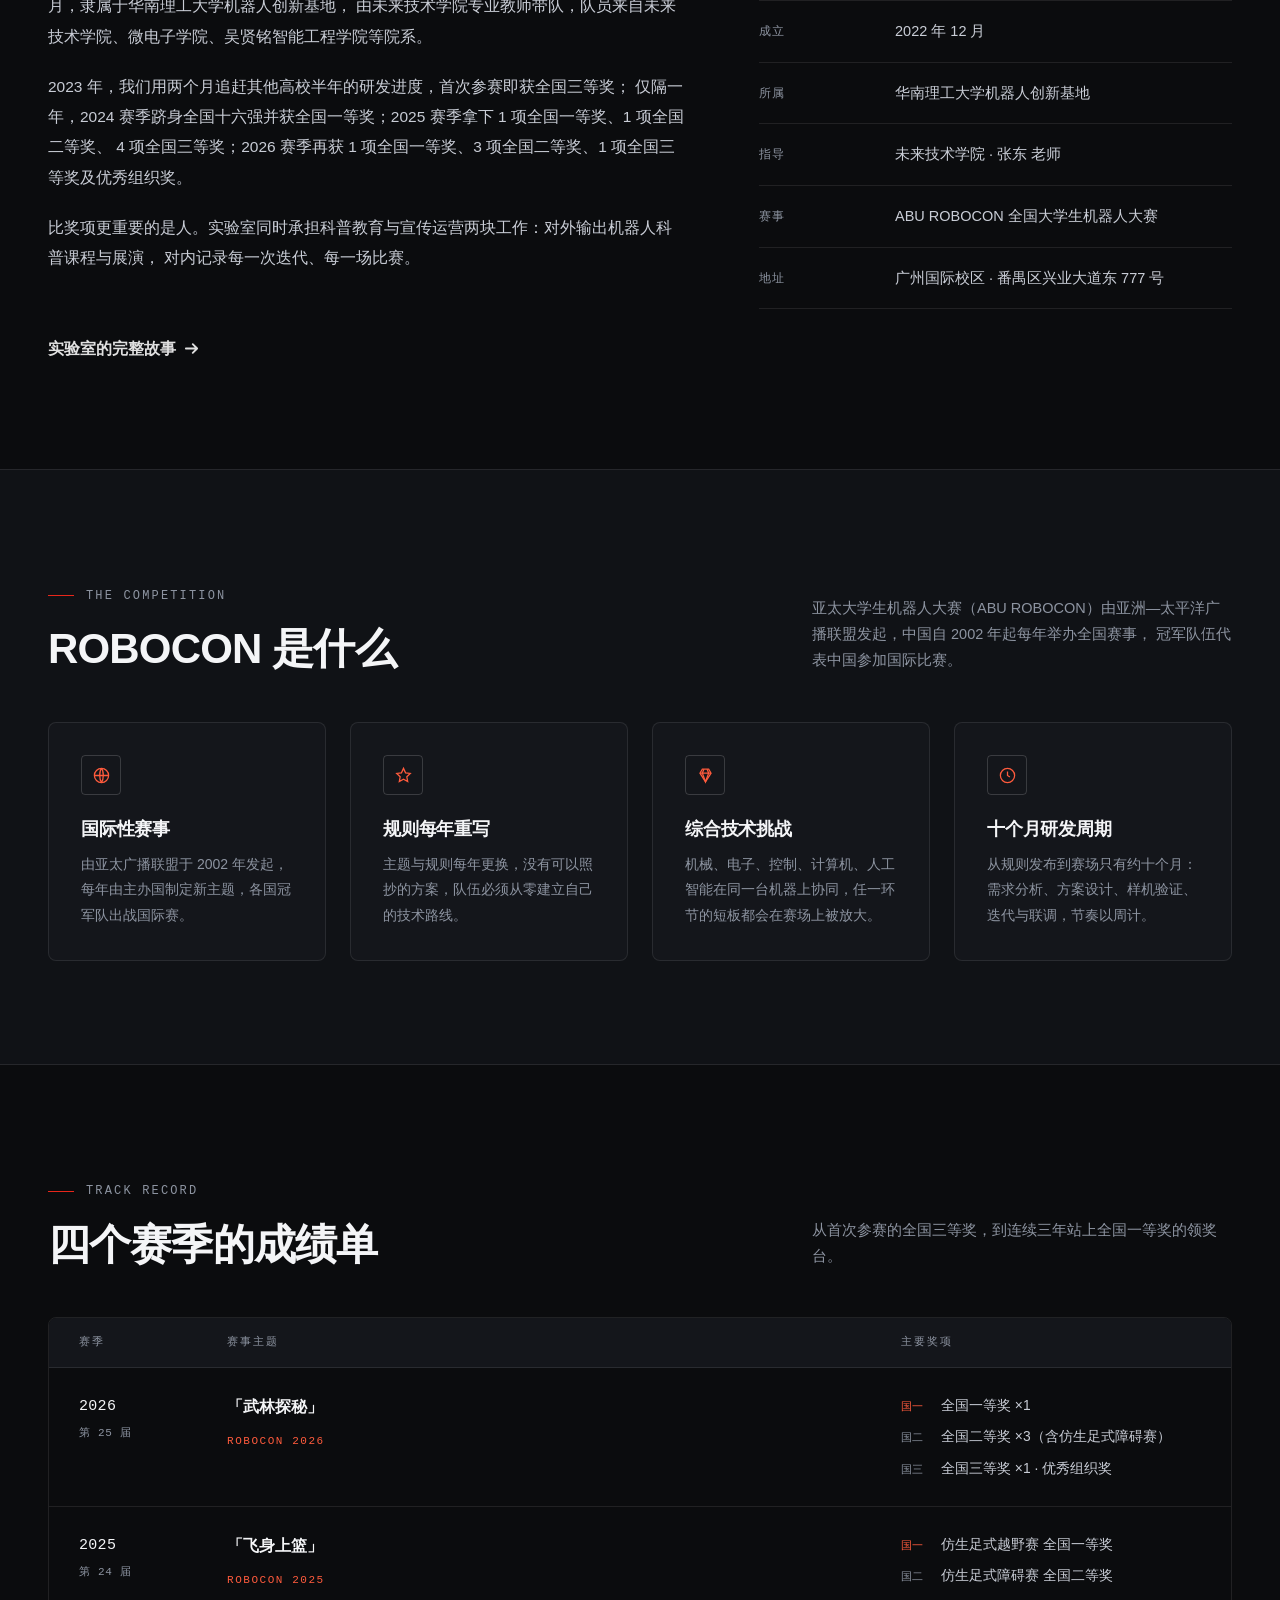
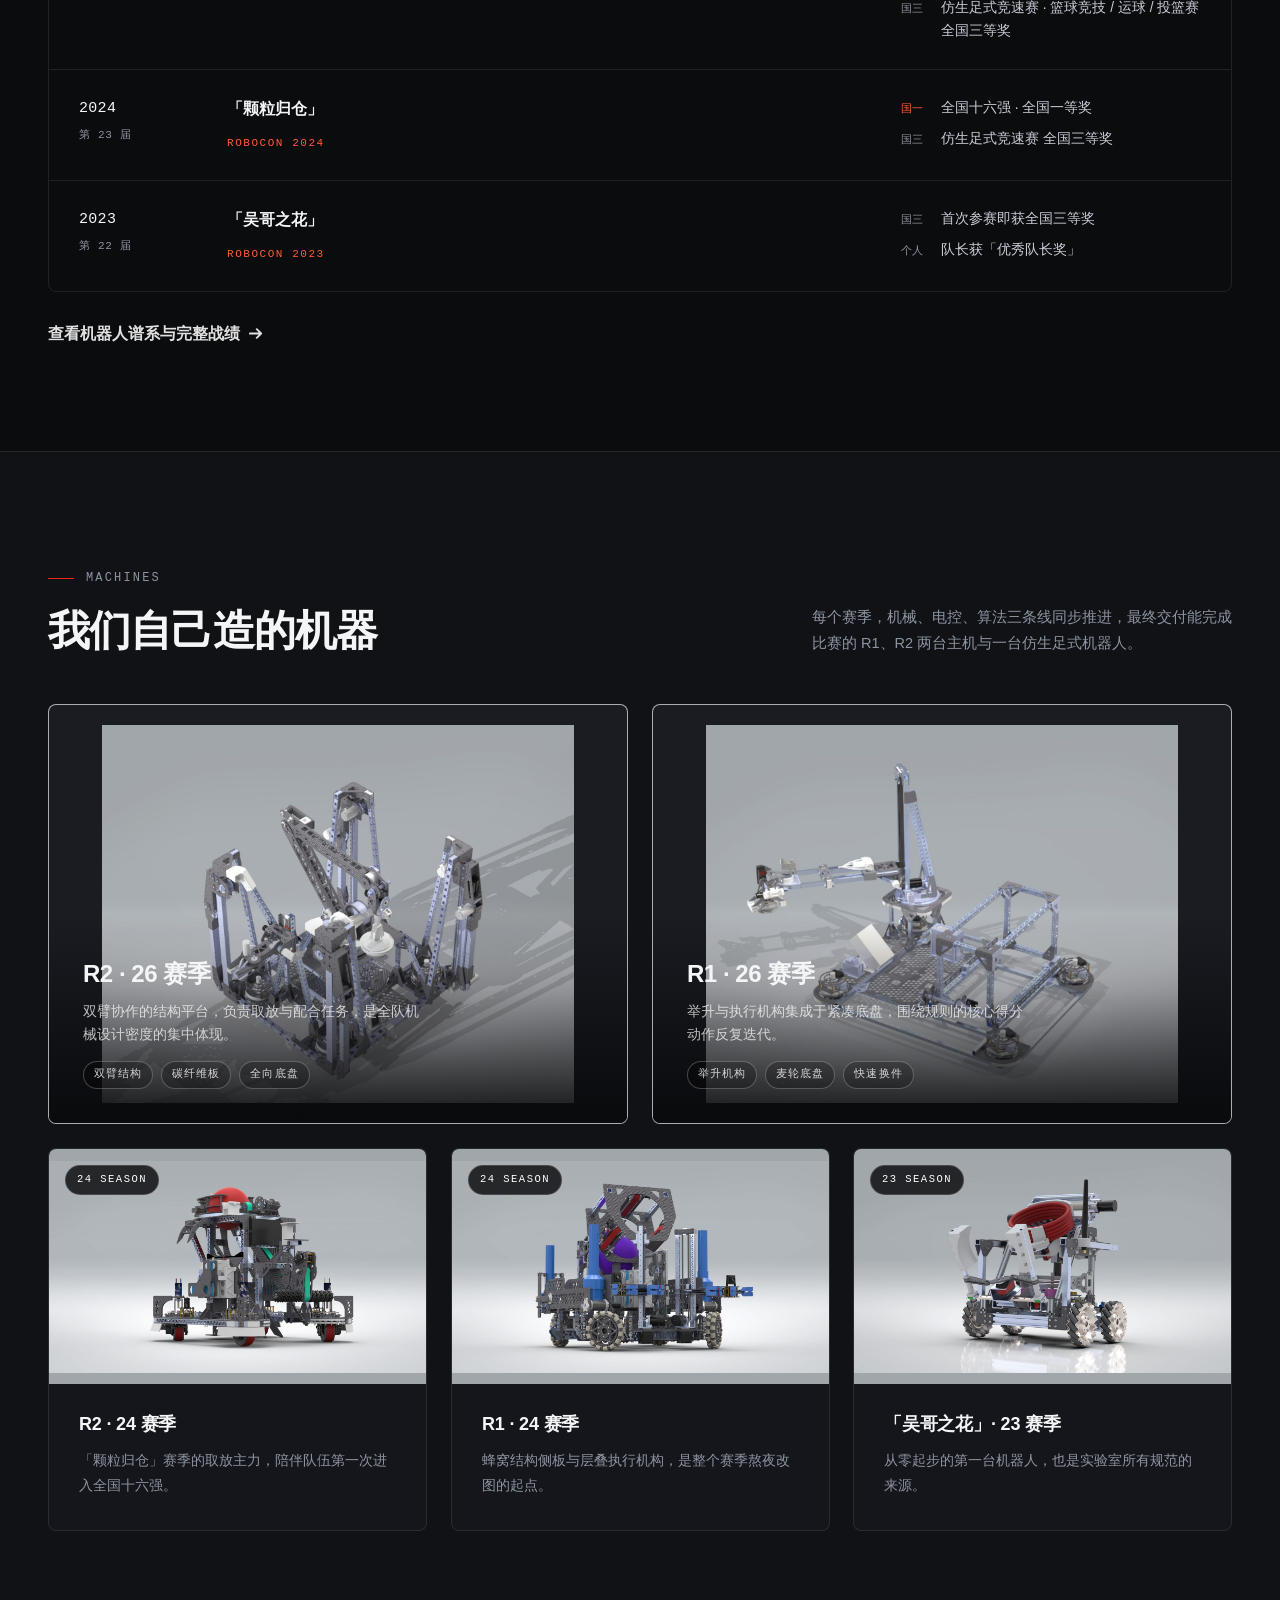
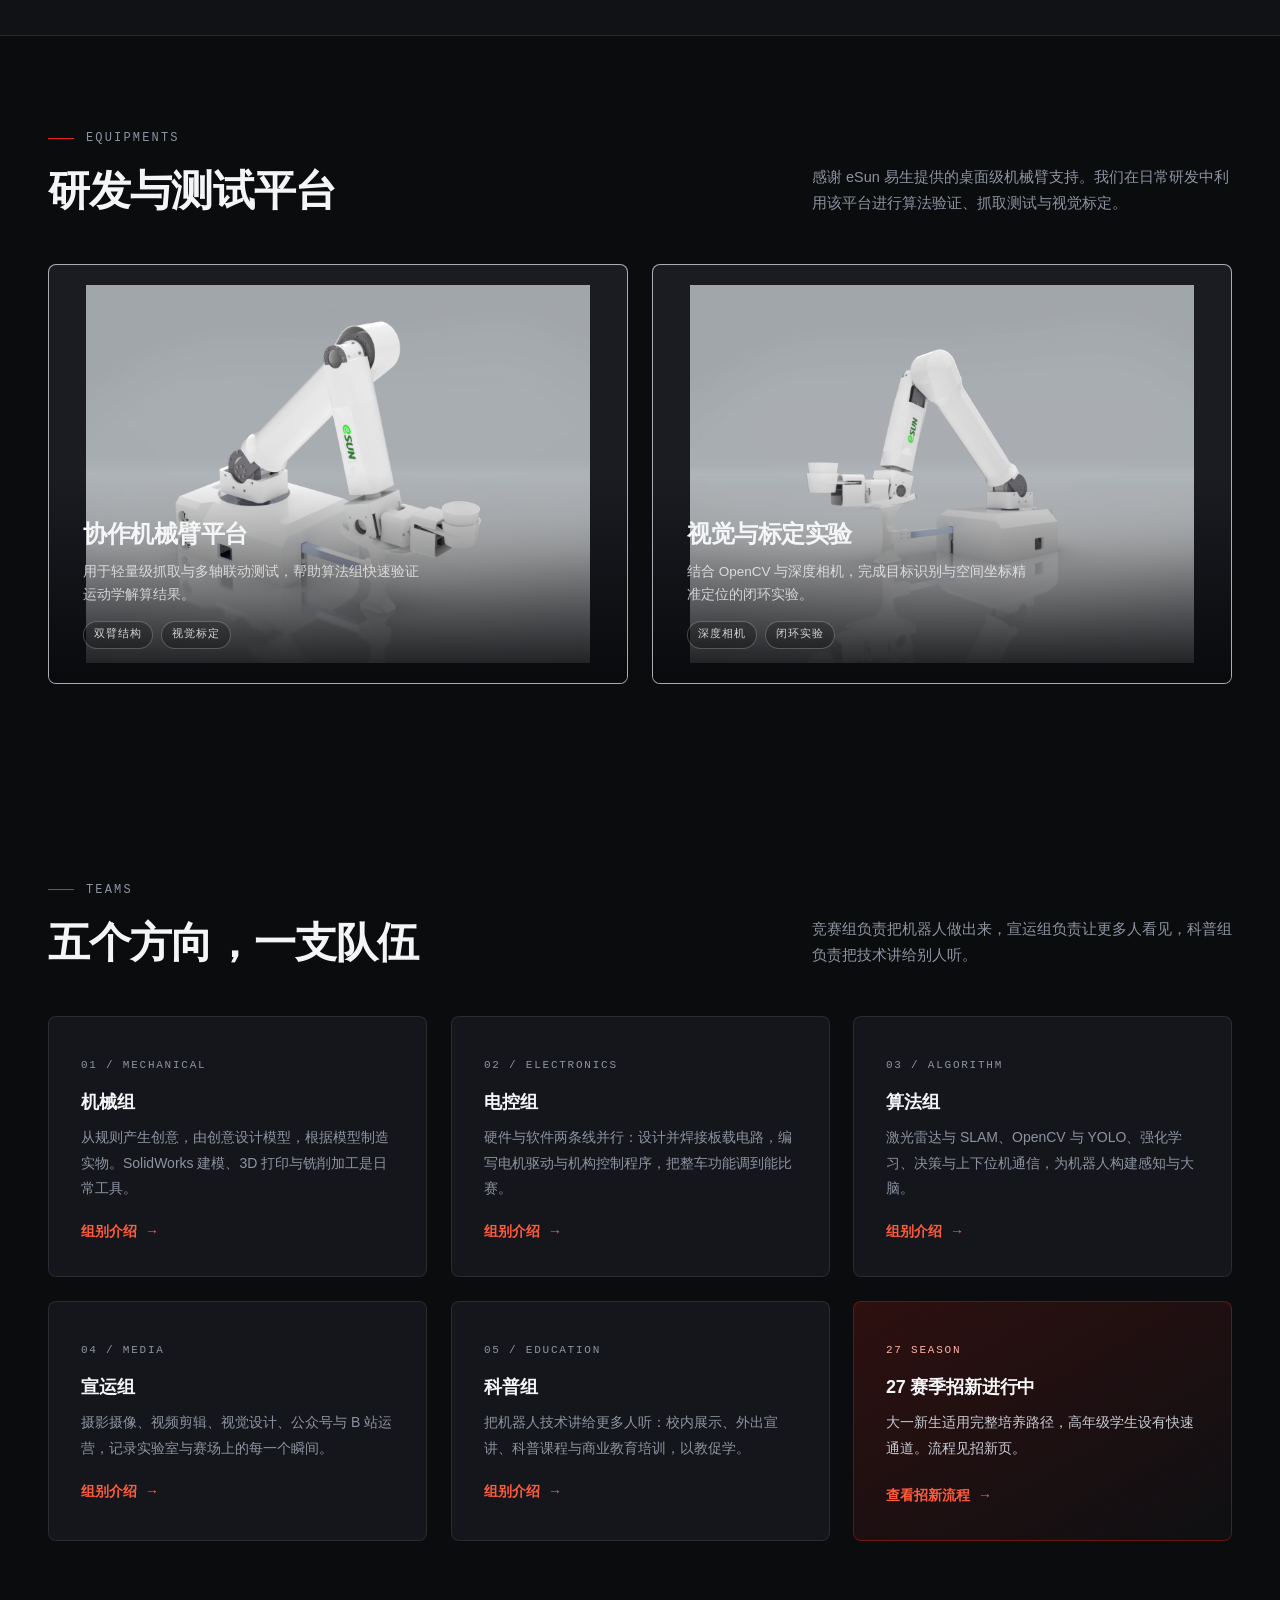
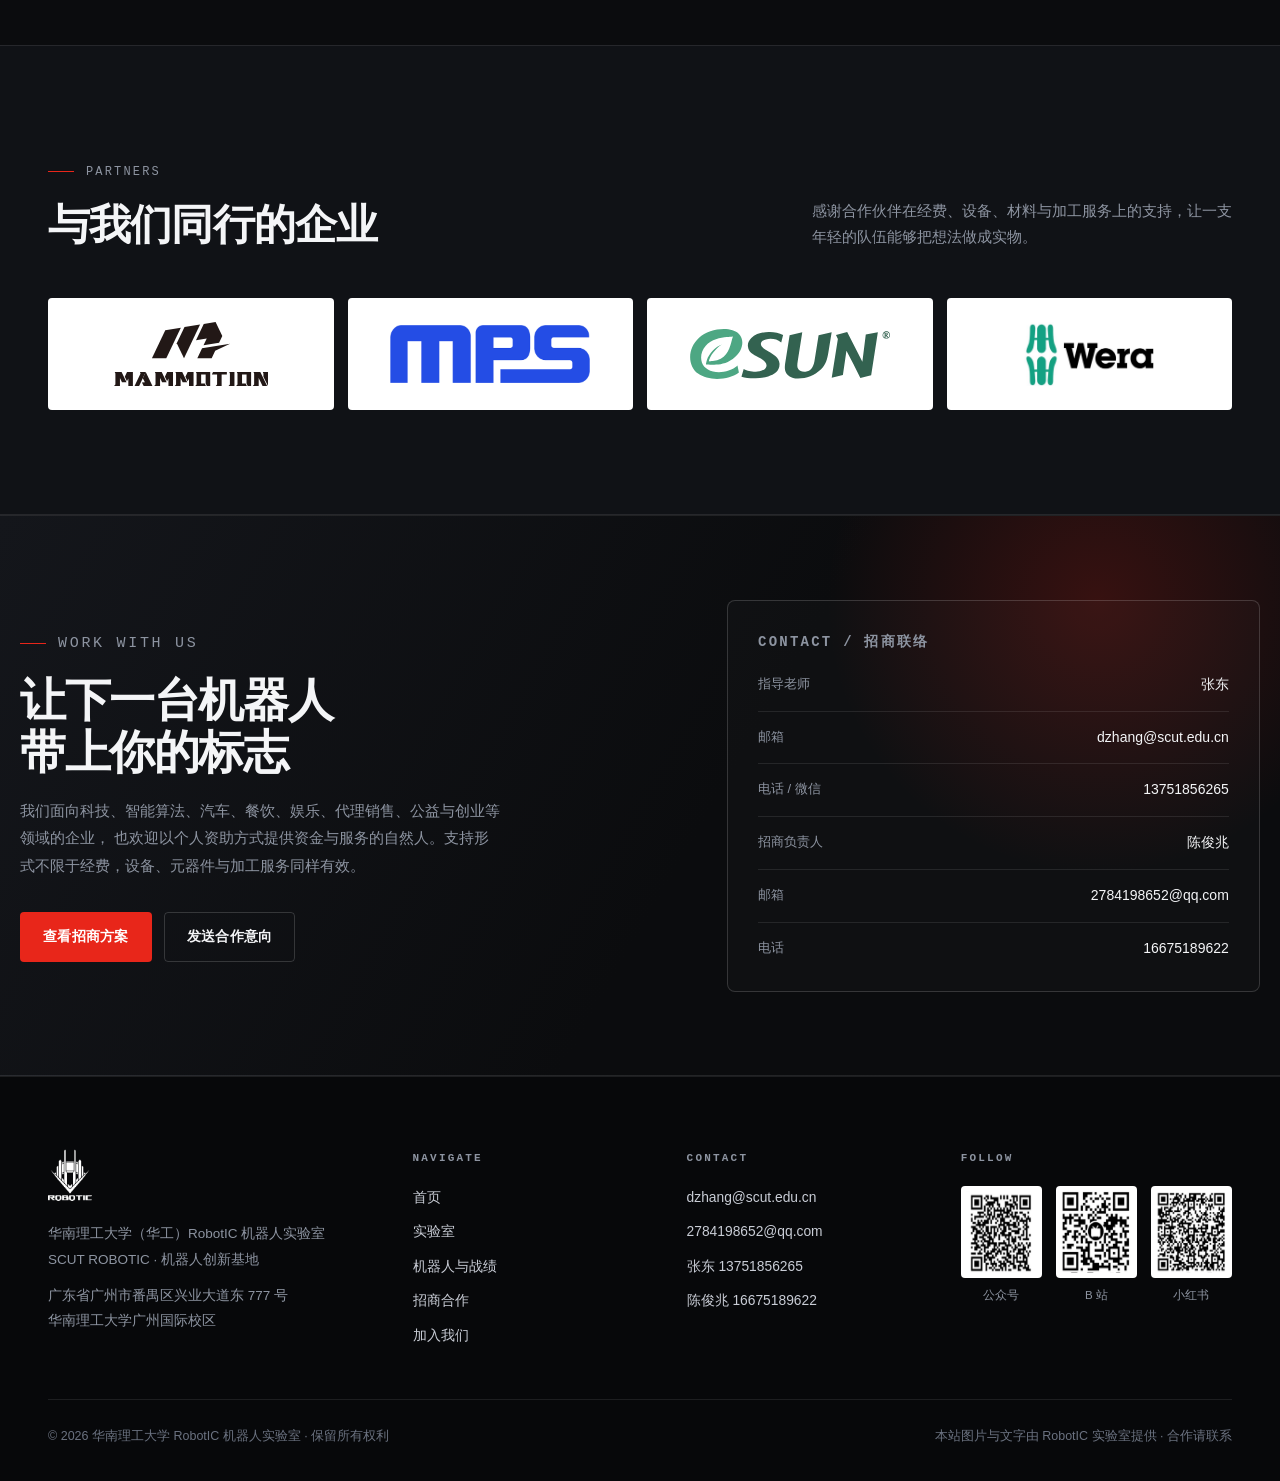
==== commit 07d5c941: "Update index.html" ====
--- a/index.html
+++ b/index.html
@@ -389,19 +389,8 @@
   </div>
 </section>
 
-<!-- ================= 研发与测试平台（带左右雷达背景） ================= -->
+<!-- 研发与测试平台 (纯享版) -->
 <section class="section robot-showcase-section">
-  <!-- 左上角雷达 -->
-  <div class="bg-spinner bg-spinner-left">
-    <div class="svg-frame">
-      <svg style="--i:0;--j:0;"><g id="out1"><path d="M72 172C72 116.772 116.772 72 172 72C227.228 72 272 116.772 272 172C272 227.228 227.228 272 172 272C116.772 272 72 227.228 72 172ZM197.322 172C197.322 158.015 185.985 146.678 172 146.678C158.015 146.678 146.678 158.015 146.678 172C146.678 185.985 158.015 197.322 172 197.322C185.985 197.322 197.322 185.985 197.322 172Z"></path><path mask="url(#path-1-inside-1_111_3212)" stroke-miterlimit="16" stroke-width="2" stroke="#00FFFF" d="M72 172C72 116.772 116.772 72 172 72C227.228 72 272 116.772 272 172C272 227.228 227.228 272 172 272C116.772 272 72 227.228 72 172ZM197.322 172C197.322 158.015 185.985 146.678 172 146.678C158.015 146.678 146.678 158.015 146.678 172C146.678 185.985 158.015 197.322 172 197.322C185.985 197.322 197.322 185.985 197.322 172Z"></path></g></svg>
-      <svg style="--i:1;--j:1;"><g id="out2"><mask fill="white" id="path-2-inside-2_111_3212"><path d="M102.892 127.966C93.3733 142.905 88.9517 160.527 90.2897 178.19L94.3752 177.88C93.1041 161.1 97.3046 144.36 106.347 130.168L102.892 127.966Z"></path><path d="M93.3401 194.968C98.3049 211.971 108.646 226.908 122.814 237.541L125.273 234.264C111.814 224.163 101.99 209.973 97.2731 193.819L93.3401 194.968Z"></path><path d="M152.707 92.3592C140.33 95.3575 128.822 101.199 119.097 109.421L121.742 112.55C130.981 104.739 141.914 99.1897 153.672 96.3413L152.707 92.3592Z"></path><path d="M253.294 161.699C255.099 175.937 253.132 190.4 247.59 203.639L243.811 202.057C249.075 189.48 250.944 175.74 249.23 162.214L253.294 161.699Z"></path><path d="M172 90.0557C184.677 90.0557 197.18 92.9967 208.528 98.6474C219.875 104.298 229.757 112.505 237.396 122.621L234.126 125.09C226.869 115.479 217.481 107.683 206.701 102.315C195.921 96.9469 184.043 94.1529 172 94.1529V90.0557Z"></path><path d="M244.195 133.235C246.991 138.442 249.216 143.937 250.83 149.623L246.888 150.742C245.355 145.34 243.242 140.12 240.586 135.174L244.195 133.235Z"></path><path d="M234.238 225.304C223.932 237.338 210.358 246.126 195.159 250.604C179.961 255.082 163.79 255.058 148.606 250.534L149.775 246.607C164.201 250.905 179.563 250.928 194.001 246.674C208.44 242.42 221.335 234.071 231.126 222.639L234.238 225.304Z"></path></mask><path mask="url(#path-2-inside-2_111_3212)" fill="#00FFFF" d="M102.892 127.966L105.579 123.75L101.362 121.063L98.6752 125.28L102.892 127.966ZM90.2897 178.19L85.304 178.567L85.6817 183.553L90.6674 183.175L90.2897 178.19ZM94.3752 177.88L94.7529 182.866L99.7386 182.488L99.3609 177.503L94.3752 177.88ZM106.347 130.168L110.564 132.855L113.251 128.638L109.034 125.951L106.347 130.168ZM93.3401 194.968L91.9387 190.168L87.1391 191.569L88.5405 196.369L93.3401 194.968ZM122.814 237.541L119.813 241.54L123.812 244.541L126.813 240.542L122.814 237.541ZM125.273 234.264L129.272 237.265L132.273 233.266L128.274 230.265L125.273 234.264ZM97.2731 193.819L102.073 192.418L100.671 187.618L95.8717 189.02L97.2731 193.819ZM152.707 92.3592L157.567 91.182L156.389 86.3226L151.53 87.4998L152.707 92.3592ZM119.097 109.421L115.869 105.603L112.05 108.831L115.278 112.649L119.097 109.421ZM121.742 112.55L117.924 115.778L121.152 119.596L124.97 116.368L121.742 112.55ZM153.672 96.3413L154.849 101.201L159.708 100.023L158.531 95.1641L153.672 96.3413ZM253.294 161.699L258.255 161.07L257.626 156.11L252.666 156.738L253.294 161.699ZM247.59 203.639L245.66 208.251L250.272 210.182L252.203 205.569L247.59 203.639ZM243.811 202.057L239.198 200.126L237.268 204.739L241.88 206.669L243.811 202.057ZM249.23 162.214L248.601 157.253L243.641 157.882L244.269 162.842L249.23 162.214ZM172 90.0557V85.0557H167V90.0557H172ZM208.528 98.6474L206.299 103.123L206.299 103.123L208.528 98.6474ZM237.396 122.621L240.409 126.611L244.399 123.598L241.386 119.608L237.396 122.621ZM234.126 125.09L230.136 128.103L233.149 132.093L237.139 129.08L234.126 125.09ZM206.701 102.315L204.473 106.791L204.473 106.791L206.701 102.315ZM172 94.1529H167V99.1529H172V94.1529ZM244.195 133.235L248.601 130.87L246.235 126.465L241.83 128.83L244.195 133.235ZM250.83 149.623L252.195 154.433L257.005 153.067L255.64 148.257L250.83 149.623ZM246.888 150.742L242.078 152.107L243.444 156.917L248.254 155.552L246.888 150.742ZM240.586 135.174L238.22 130.768L233.815 133.134L236.181 137.539L240.586 135.174ZM234.238 225.304L238.036 228.556L241.288 224.759L237.491 221.506L234.238 225.304ZM195.159 250.604L196.572 255.4L196.572 255.4L195.159 250.604ZM148.606 250.534L143.814 249.107L142.386 253.899L147.178 255.326L148.606 250.534ZM149.775 246.607L151.203 241.816L146.411 240.388L144.983 245.18L149.775 246.607ZM194.001 246.674L195.415 251.47L195.415 251.47L194.001 246.674ZM231.126 222.639L234.379 218.841L230.581 215.589L227.329 219.386L231.126 222.639ZM98.6752 125.28C88.5757 141.13 83.8844 159.826 85.304 178.567L95.2754 177.812C94.0191 161.227 98.1709 144.681 107.109 130.653L98.6752 125.28ZM90.6674 183.175L94.7529 182.866L93.9976 172.895L89.912 173.204L90.6674 183.175ZM99.3609 177.503C98.1715 161.8 102.102 146.135 110.564 132.855L102.131 127.481C92.5071 142.585 88.0368 160.4 89.3895 178.258L99.3609 177.503ZM109.034 125.951L105.579 123.75L100.205 132.183L103.661 134.385L109.034 125.951ZM88.5405 196.369C93.8083 214.41 104.78 230.259 119.813 241.54L125.815 233.542C112.512 223.558 102.802 209.532 98.1397 193.566L88.5405 196.369ZM126.813 240.542L129.272 237.265L121.274 231.263L118.815 234.54L126.813 240.542ZM128.274 230.265C115.679 220.813 106.486 207.534 102.073 192.418L92.4735 195.221C97.493 212.412 107.948 227.513 122.272 238.263L128.274 230.265ZM95.8717 189.02L91.9387 190.168L94.7415 199.767L98.6745 198.619L95.8717 189.02ZM151.53 87.4998C138.398 90.681 126.188 96.8793 115.869 105.603L122.325 113.239C131.457 105.519 142.262 100.034 153.884 97.2187L151.53 87.4998ZM115.278 112.649L117.924 115.778L125.56 109.322L122.915 106.193L115.278 112.649ZM124.97 116.368C133.616 109.059 143.846 103.866 154.849 101.201L152.495 91.4818C139.981 94.5132 128.347 100.419 118.514 108.732L124.97 116.368ZM158.531 95.1641L157.567 91.182L147.848 93.5364L148.812 97.5185L158.531 95.1641ZM248.334 162.327C250.028 175.697 248.181 189.277 242.978 201.708L252.203 205.569C258.082 191.522 260.169 176.177 258.255 161.07L248.334 162.327ZM249.521 199.027L245.741 197.445L241.88 206.669L245.66 208.251L249.521 199.027ZM248.423 203.987C254.025 190.602 256.014 175.98 254.19 161.585L244.269 162.842C245.873 175.5 244.125 188.357 239.198 200.126L248.423 203.987ZM249.858 167.174L253.923 166.659L252.666 156.738L248.601 157.253L249.858 167.174ZM172 95.0557C183.903 95.0557 195.644 97.8172 206.299 103.123L210.757 94.1717C198.717 88.1761 185.45 85.0557 172 85.0557V95.0557ZM206.299 103.123C216.954 108.429 226.233 116.135 233.406 125.634L241.386 119.608C233.281 108.874 222.796 100.167 210.757 94.1717L206.299 103.123ZM234.383 118.631L231.113 121.1L237.139 129.08L240.409 126.611L234.383 118.631ZM238.116 122.077C230.393 111.849 220.403 103.552 208.93 97.8393L204.473 106.791C214.56 111.814 223.345 119.11 230.136 128.103L238.116 122.077ZM208.93 97.8393C197.458 92.1263 184.816 89.1529 172 89.1529V99.1529C183.269 99.1529 194.385 101.767 204.473 106.791L208.93 97.8393ZM177 94.1529V90.0557H167V94.1529H177ZM239.79 135.601C242.416 140.49 244.504 145.649 246.02 150.988L255.64 148.257C253.927 142.225 251.567 136.395 248.601 130.87L239.79 135.601ZM249.464 144.813L245.523 145.932L248.254 155.552L252.195 154.433L249.464 144.813ZM251.698 149.376C250.067 143.628 247.818 138.073 244.991 132.808L236.181 137.539C238.666 142.168 240.644 147.052 242.078 152.107L251.698 149.376ZM242.951 139.579L246.561 137.64L241.83 128.83L238.22 130.768L242.951 139.579ZM230.441 222.051C220.763 233.351 208.017 241.603 193.746 245.808L196.572 255.4C212.698 250.649 227.101 241.325 238.036 228.556L230.441 222.051ZM193.746 245.808C179.475 250.012 164.291 249.99 150.033 245.742L147.178 255.326C163.289 260.125 180.447 260.151 196.572 255.4L193.746 245.808ZM153.397 251.962L154.567 248.035L144.983 245.18L143.814 249.107L153.397 251.962ZM148.348 251.399C163.7 255.973 180.049 255.997 195.415 251.47L192.588 241.877C179.077 245.858 164.702 245.837 151.203 241.816L148.348 251.399ZM195.415 251.47C210.78 246.942 224.504 238.058 234.924 225.891L227.329 219.386C218.167 230.084 206.099 237.897 192.588 241.877L195.415 251.47ZM227.874 226.436L230.986 229.101L237.491 221.506L234.379 218.841L227.874 226.436Z"></path></g></svg>
-      <svg style="--i:0;--j:2;"><g id="inner3"><path d="M195.136 135.689C188.115 131.215 179.948 128.873 171.624 128.946C163.299 129.019 155.174 131.503 148.232 136.099L148.42 136.382C155.307 131.823 163.368 129.358 171.627 129.286C179.886 129.213 187.988 131.537 194.954 135.975L195.136 135.689Z"></path><path d="M195.136 208.311C188.115 212.784 179.948 215.127 171.624 215.054C163.299 214.981 155.174 212.496 148.232 207.901L148.42 207.618C155.307 212.177 163.368 214.642 171.627 214.714C179.886 214.786 187.988 212.463 194.954 208.025L195.136 208.311Z"></path><path mask="url(#path-5-inside-3_111_3212)" fill="#00FFFF" d="M195.136 135.689L195.474 135.904L195.689 135.566L195.351 135.352L195.136 135.689ZM171.624 128.946L171.627 129.346L171.624 128.946ZM148.232 136.099L148.011 135.765L147.678 135.986L147.899 136.32L148.232 136.099ZM148.42 136.382L148.086 136.603L148.307 136.936L148.641 136.716L148.42 136.382ZM171.627 129.286L171.63 129.686L171.627 129.286ZM194.954 135.975L194.739 136.313L195.076 136.528L195.291 136.19L194.954 135.975ZM195.136 208.311L195.351 208.648L195.689 208.433L195.474 208.096L195.136 208.311ZM171.624 215.054L171.627 214.654L171.624 215.054ZM148.232 207.901L147.899 207.68L147.678 208.014L148.011 208.234L148.232 207.901ZM148.42 207.618L148.641 207.284L148.307 207.063L148.086 207.397L148.42 207.618ZM171.627 214.714L171.63 214.314L171.627 214.714ZM194.954 208.025L195.291 207.81L195.076 207.472L194.739 207.687L194.954 208.025ZM195.351 135.352C188.265 130.836 180.022 128.473 171.62 128.546L171.627 129.346C179.874 129.274 187.966 131.594 194.921 136.026L195.351 135.352ZM171.62 128.546C163.218 128.619 155.018 131.127 148.011 135.765L148.453 136.432C155.33 131.88 163.38 129.418 171.627 129.346L171.62 128.546ZM147.899 136.32L148.086 136.603L148.753 136.161L148.566 135.878L147.899 136.32ZM148.641 136.716C155.463 132.199 163.448 129.757 171.63 129.686L171.623 128.886C163.287 128.958 155.15 131.447 148.199 136.049L148.641 136.716ZM171.63 129.686C179.812 129.614 187.839 131.916 194.739 136.313L195.169 135.638C188.138 131.158 179.959 128.813 171.623 128.886L171.63 129.686ZM195.291 136.19L195.474 135.904L194.799 135.474L194.617 135.76L195.291 136.19ZM194.921 207.974C187.966 212.406 179.874 214.726 171.627 214.654L171.62 215.454C180.022 215.527 188.265 213.163 195.351 208.648L194.921 207.974ZM171.627 214.654C163.38 214.582 155.33 212.12 148.453 207.567L148.011 208.234C155.018 212.873 163.218 215.38 171.62 215.454L171.627 214.654ZM148.566 208.122L148.753 207.838L148.086 207.397L147.899 207.68L148.566 208.122ZM148.199 207.951C155.15 212.553 163.287 215.041 171.623 215.114L171.63 214.314C163.448 214.243 155.463 211.801 148.641 207.284L148.199 207.951ZM171.623 215.114C179.959 215.187 188.138 212.842 195.169 208.362L194.739 207.687C187.839 212.084 179.812 214.386 171.63 214.314L171.623 215.114ZM194.617 208.239L194.799 208.526L195.474 208.096L195.291 207.81L194.617 208.239Z"></path></g><path stroke="#00FFFF" d="M240.944 172C240.944 187.951 235.414 203.408 225.295 215.738C215.176 228.068 201.095 236.508 185.45 239.62C169.806 242.732 153.567 240.323 139.5 232.804C125.433 225.285 114.408 213.12 108.304 198.384C102.2 183.648 101.394 167.25 106.024 151.987C110.654 136.723 120.434 123.537 133.696 114.675C146.959 105.813 162.884 101.824 178.758 103.388C194.632 104.951 209.472 111.97 220.751 123.249" id="out3"></path></svg>
-      <svg style="--i:1;--j:3;"><g id="inner1"><path fill="#00FFFF" d="M145.949 124.51L148.554 129.259C156.575 124.859 165.672 122.804 174.806 123.331C183.94 123.858 192.741 126.944 200.203 132.236C207.665 137.529 213.488 144.815 217.004 153.261C220.521 161.707 221.59 170.972 220.09 179.997L224.108 180.665L224.102 180.699L229.537 181.607C230.521 175.715 230.594 169.708 229.753 163.795L225.628 164.381C224.987 159.867 223.775 155.429 222.005 151.179C218.097 141.795 211.628 133.699 203.337 127.818C195.045 121.937 185.266 118.508 175.118 117.923C165.302 117.357 155.525 119.474 146.83 124.037C146.535 124.192 146.241 124.349 145.949 124.51ZM224.638 164.522C224.009 160.091 222.819 155.735 221.082 151.563C217.246 142.352 210.897 134.406 202.758 128.634C194.62 122.862 185.021 119.496 175.06 118.922C165.432 118.367 155.841 120.441 147.311 124.914L148.954 127.91C156.922 123.745 165.876 121.814 174.864 122.333C184.185 122.87 193.166 126.019 200.782 131.421C208.397 136.822 214.339 144.257 217.928 152.877C221.388 161.188 222.526 170.276 221.23 179.173L224.262 179.677C224.998 174.671 225.35 169.535 224.638 164.522Z" clip-rule="evenodd" fill-rule="evenodd"></path><path fill="#00FFFF" d="M139.91 220.713C134.922 217.428 130.469 213.395 126.705 208.758L130.983 205.286L130.985 205.288L134.148 202.721C141.342 211.584 151.417 217.642 162.619 219.839C173.821 222.036 185.438 220.232 195.446 214.742L198.051 219.491C197.759 219.651 197.465 219.809 197.17 219.963C186.252 225.693 173.696 227.531 161.577 225.154C154.613 223.789 148.041 221.08 142.202 217.234L139.91 220.713ZM142.752 216.399C148.483 220.174 154.934 222.833 161.769 224.173C173.658 226.504 185.977 224.704 196.689 219.087L195.046 216.09C185.035 221.323 173.531 222.998 162.427 220.82C151.323 218.643 141.303 212.747 134.01 204.122L131.182 206.5C134.451 210.376 138.515 213.607 142.752 216.399Z" clip-rule="evenodd" fill-rule="evenodd"></path></g></svg>
-      <svg style="--i:2;--j:4;"><path fill="#00FFFF" d="M180.956 186.056C183.849 184.212 186.103 181.521 187.41 178.349C188.717 175.177 189.013 171.679 188.258 168.332C187.503 164.986 185.734 161.954 183.192 159.65C180.649 157.346 177.458 155.883 174.054 155.46C170.649 155.038 167.197 155.676 164.169 157.288C161.14 158.9 158.683 161.407 157.133 164.468C155.582 167.528 155.014 170.992 155.505 174.388C155.997 177.783 157.524 180.944 159.879 183.439L161.129 182.259C159.018 180.021 157.648 177.186 157.207 174.141C156.766 171.096 157.276 167.989 158.667 165.245C160.057 162.5 162.261 160.252 164.977 158.806C167.693 157.36 170.788 156.788 173.842 157.167C176.895 157.546 179.757 158.858 182.037 160.924C184.317 162.99 185.904 165.709 186.581 168.711C187.258 171.712 186.992 174.849 185.82 177.694C184.648 180.539 182.627 182.952 180.032 184.606L180.956 186.056Z" id="center1"></path><path fill="#00FFFF" d="M172 166.445C175.068 166.445 177.556 168.932 177.556 172C177.556 175.068 175.068 177.556 172 177.556C168.932 177.556 166.444 175.068 166.444 172C166.444 168.932 168.932 166.445 172 166.445ZM172 177.021C174.773 177.021 177.021 174.773 177.021 172C177.021 169.227 174.773 166.979 172 166.979C169.227 166.979 166.979 169.227 166.979 172C166.979 174.773 169.227 177.021 172 177.021Z" id="center"></path></svg>
-    </div>
-  </div>
-
   <div class="container">
     <div class="section-head">
       <div>
@@ -433,19 +422,7 @@
       </a>
     </div>
   </div>
-
-  <!-- 右下角雷达 -->
-  <div class="bg-spinner bg-spinner-right">
-    <div class="svg-frame">
-      <svg style="--i:0;--j:0;"><g id="out1_right"><path d="M72 172C72 116.772 116.772 72 172 72C227.228 72 272 116.772 272 172C272 227.228 227.228 272 172 272C116.772 272 72 227.228 72 172ZM197.322 172C197.322 158.015 185.985 146.678 172 146.678C158.015 146.678 146.678 158.015 146.678 172C146.678 185.985 158.015 197.322 172 197.322C185.985 197.322 197.322 185.985 197.322 172Z"></path><path mask="url(#path-1-inside-1_111_3212)" stroke-miterlimit="16" stroke-width="2" stroke="#00FFFF" d="M72 172C72 116.772 116.772 72 172 72C227.228 72 272 116.772 272 172C272 227.228 227.228 272 172 272C116.772 272 72 227.228 72 172ZM197.322 172C197.322 158.015 185.985 146.678 172 146.678C158.015 146.678 146.678 158.015 146.678 172C146.678 185.985 158.015 197.322 172 197.322C185.985 197.322 197.322 185.985 197.322 172Z"></path></g></svg>
-      <svg style="--i:1;--j:1;"><g id="out2_right"><mask fill="white" id="path-2-inside-2_111_3212_right"><path d="M102.892 127.966C93.3733 142.905 88.9517 160.527 90.2897 178.19L94.3752 177.88C93.1041 161.1 97.3046 144.36 106.347 130.168L102.892 127.966Z"></path></mask><path mask="url(#path-2-inside-2_111_3212_right)" fill="#00FFFF" d="M102.892 127.966L105.579 123.75L101.362 121.063L98.6752 125.28L102.892 127.966ZM90.2897 178.19L85.304 178.567L85.6817 183.553L90.6674 183.175L90.2897 178.19Z"></path></g></svg>
-      <svg style="--i:0;--j:2;"><g id="inner3_right"><path d="M195.136 135.689C188.115 131.215 179.948 128.873 171.624 128.946C163.299 129.019 155.174 131.503 148.232 136.099L148.42 136.382C155.307 131.823 163.368 129.358 171.627 129.286C179.886 129.213 187.988 131.537 194.954 135.975L195.136 135.689Z"></path></g><path stroke="#00FFFF" d="M240.944 172C240.944 187.951 235.414 203.408 225.295 215.738C215.176 228.068 201.095 236.508 185.45 239.62C169.806 242.732 153.567 240.323 139.5 232.804C125.433 225.285 114.408 213.12 108.304 198.384C102.2 183.648 101.394 167.25 106.024 151.987C110.654 136.723 120.434 123.537 133.696 114.675C146.959 105.813 162.884 101.824 178.758 103.388C194.632 104.951 209.472 111.97 220.751 123.249" id="out3_right"></path></svg>
-      <svg style="--i:1;--j:3;"><g id="inner1_right"><path fill="#00FFFF" d="M145.949 124.51L148.554 129.259C156.575 124.859 165.672 122.804 174.806 123.331C183.94 123.858 192.741 126.944 200.203 132.236C207.665 137.529 213.488 144.815 217.004 153.261C220.521 161.707 221.59 170.972 220.09 179.997L224.108 180.665L224.102 180.699L229.537 181.607C230.521 175.715 230.594 169.708 229.753 163.795L225.628 164.381C224.987 159.867 223.775 155.429 222.005 151.179C218.097 141.795 211.628 133.699 203.337 127.818C195.045 121.937 185.266 118.508 175.118 117.923C165.302 117.357 155.525 119.474 146.83 124.037C146.535 124.192 146.241 124.349 145.949 124.51ZM224.638 164.522C224.009 160.091 222.819 155.735 221.082 151.563C217.246 142.352 210.897 134.406 202.758 128.634C194.62 122.862 185.021 119.496 175.06 118.922C165.432 118.367 155.841 120.441 147.311 124.914L148.954 127.91C156.922 123.745 165.876 121.814 174.864 122.333C184.185 122.87 193.166 126.019 200.782 131.421C208.397 136.822 214.339 144.257 217.928 152.877C221.388 161.188 222.526 170.276 221.23 179.173L224.262 179.677C224.998 174.671 225.35 169.535 224.638 164.522Z" clip-rule="evenodd" fill-rule="evenodd"></path></g></svg>
-      <svg style="--i:2;--j:4;"><path fill="#00FFFF" d="M180.956 186.056C183.849 184.212 186.103 181.521 187.41 178.349C188.717 175.177 189.013 171.679 188.258 168.332C187.503 164.986 185.734 161.954 183.192 159.65C180.649 157.346 177.458 155.883 174.054 155.46C170.649 155.038 167.197 155.676 164.169 157.288C161.14 158.9 158.683 161.407 157.133 164.468C155.582 167.528 155.014 170.992 155.505 174.388C155.997 177.783 157.524 180.944 159.879 183.439L161.129 182.259C159.018 180.021 157.648 177.186 157.207 174.141C156.766 171.096 157.276 167.989 158.667 165.245C160.057 162.5 162.261 160.252 164.977 158.806C167.693 157.36 170.788 156.788 173.842 157.167C176.895 157.546 179.757 158.858 182.037 160.924C184.317 162.99 185.904 165.709 186.581 168.711C187.258 171.712 186.992 174.849 185.82 177.694C184.648 180.539 182.627 182.952 180.032 184.606L180.956 186.056Z" id="center1_right"></path></svg>
-    </div>
-  </div>
-</section>
-<!-- ================= 研发与测试平台结束 ================= -->
+</section>
 
 <section class="section">
   <div class="container">
--- a/assets/css/style.css
+++ b/assets/css/style.css
@@ -2757,3 +2757,51 @@
 .bg-spinner svg path[fill="#00FFFF"] { fill: var(--red) !important; }
 .bg-spinner #out3 { stroke: var(--red-2) !important; }
 .bg-spinner #center1 { fill: var(--red-2) !important; }
+
+/* ============================================
+   终极修复版：雷达背景完美定位 + 机械臂图片不裁切
+   ============================================ */
+.robot-showcase-section {
+  position: relative !important;
+  overflow: hidden !important;
+  padding-top: 80px !important;
+  padding-bottom: 80px !important;
+}
+.bg-spinner {
+  position: absolute !important;
+  width: 350px !important;
+  height: 350px !important;
+  pointer-events: none !important;
+  z-index: 1 !important;
+  opacity: 0.4;
+}
+.bg-spinner-left { top: -50px; left: -100px; }
+.bg-spinner-right { bottom: -50px; right: -100px; }
+.bg-spinner .svg-frame { width: 100% !important; height: 100% !important; }
+.bg-spinner svg { width: 100% !important; height: 100% !important; }
+.bg-spinner .svg-frame:hover svg { transform: none !important; } /* 禁止乱动 */
+.bg-spinner svg { filter: hue-rotate(160deg) saturate(3); } /* 强制变红 */
+.robot-showcase-section .container {
+  position: relative !important;
+  z-index: 2 !important;
+}
+.showcase__item {
+  min-height: 420px !important;
+  display: flex !important;
+  align-items: flex-end !important;
+}
+.showcase__item img {
+  position: absolute !important;
+  inset: 0 !important;
+  width: 100% !important;
+  height: 100% !important;
+  object-fit: contain !important; 
+  object-position: center bottom !important;
+  background-color: #1a1c22 !important; 
+  transform: none !important; 
+  padding: 20px !important;
+}
+.showcase__item::after {
+  background: linear-gradient(180deg, transparent 50%, rgba(8, 9, 11, 0.95) 100%) !important;
+}
+.showcase__body { position: relative !important; z-index: 2 !important; }
